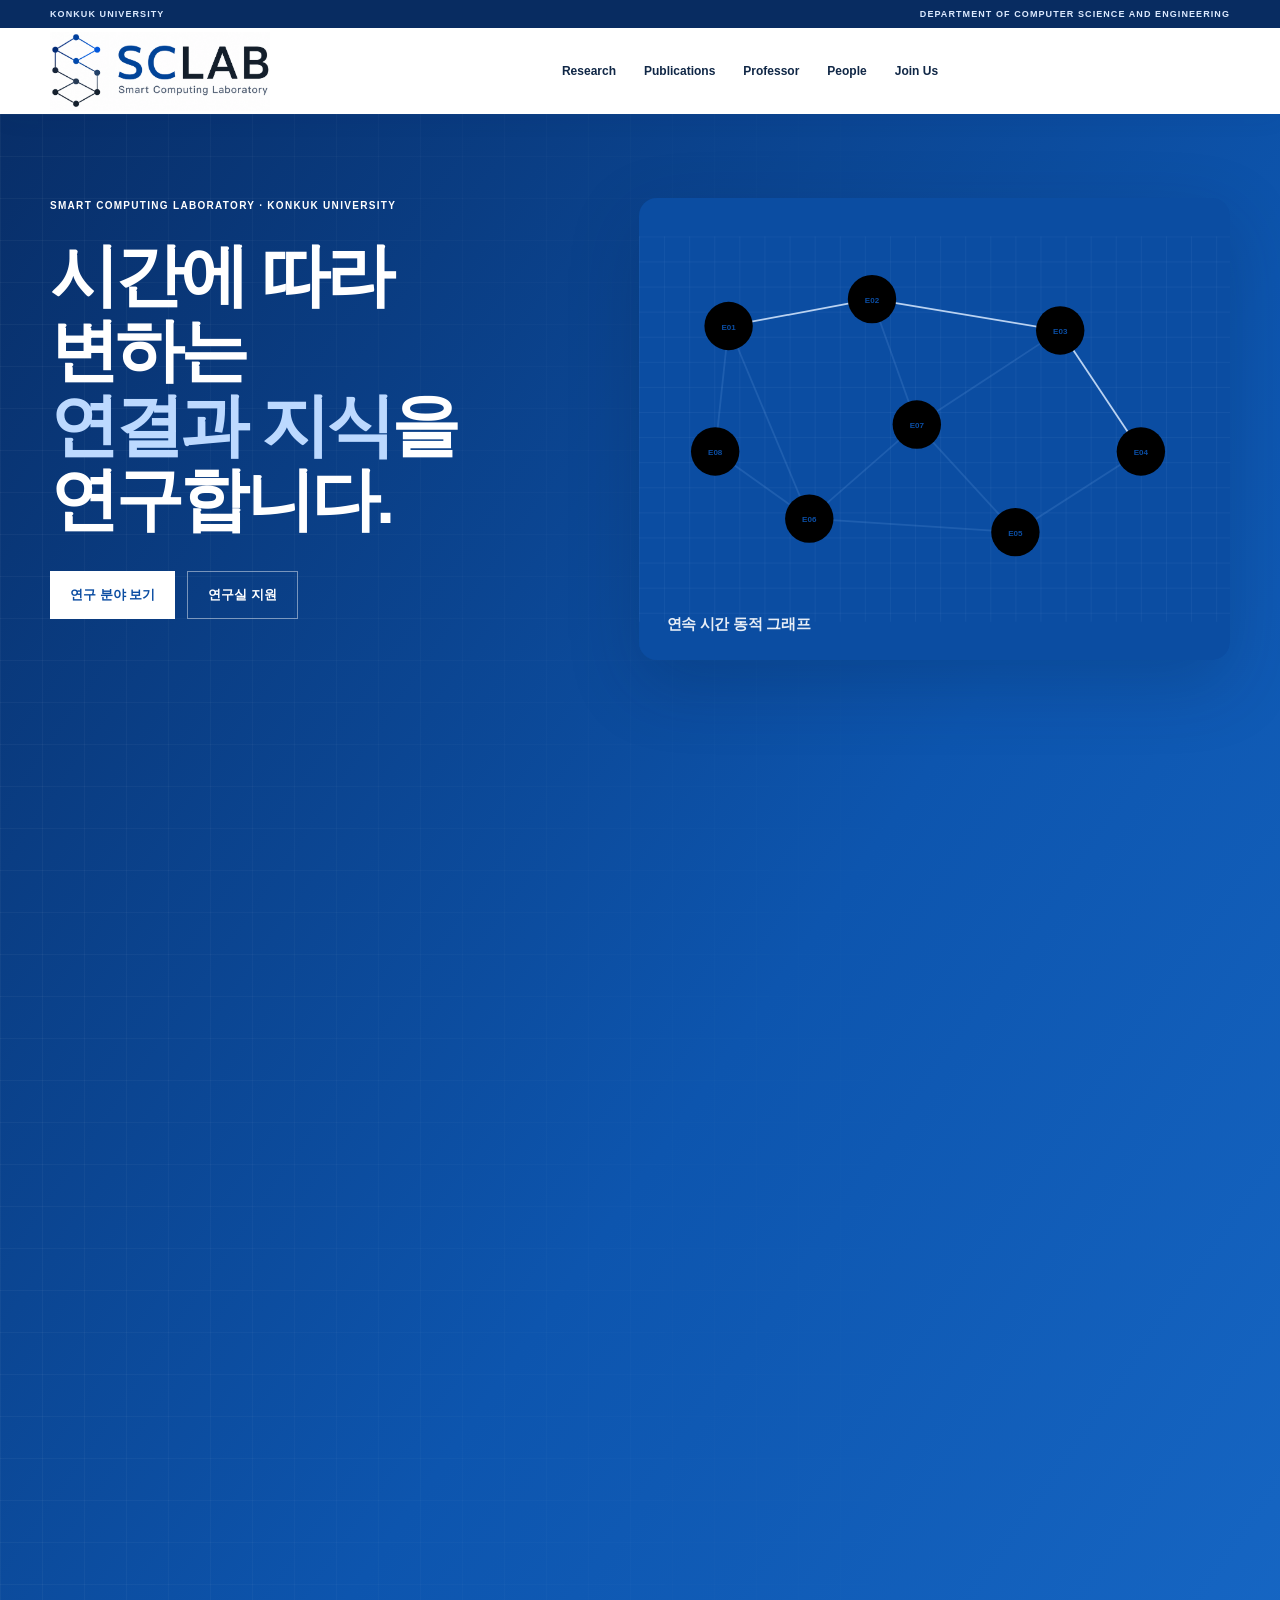
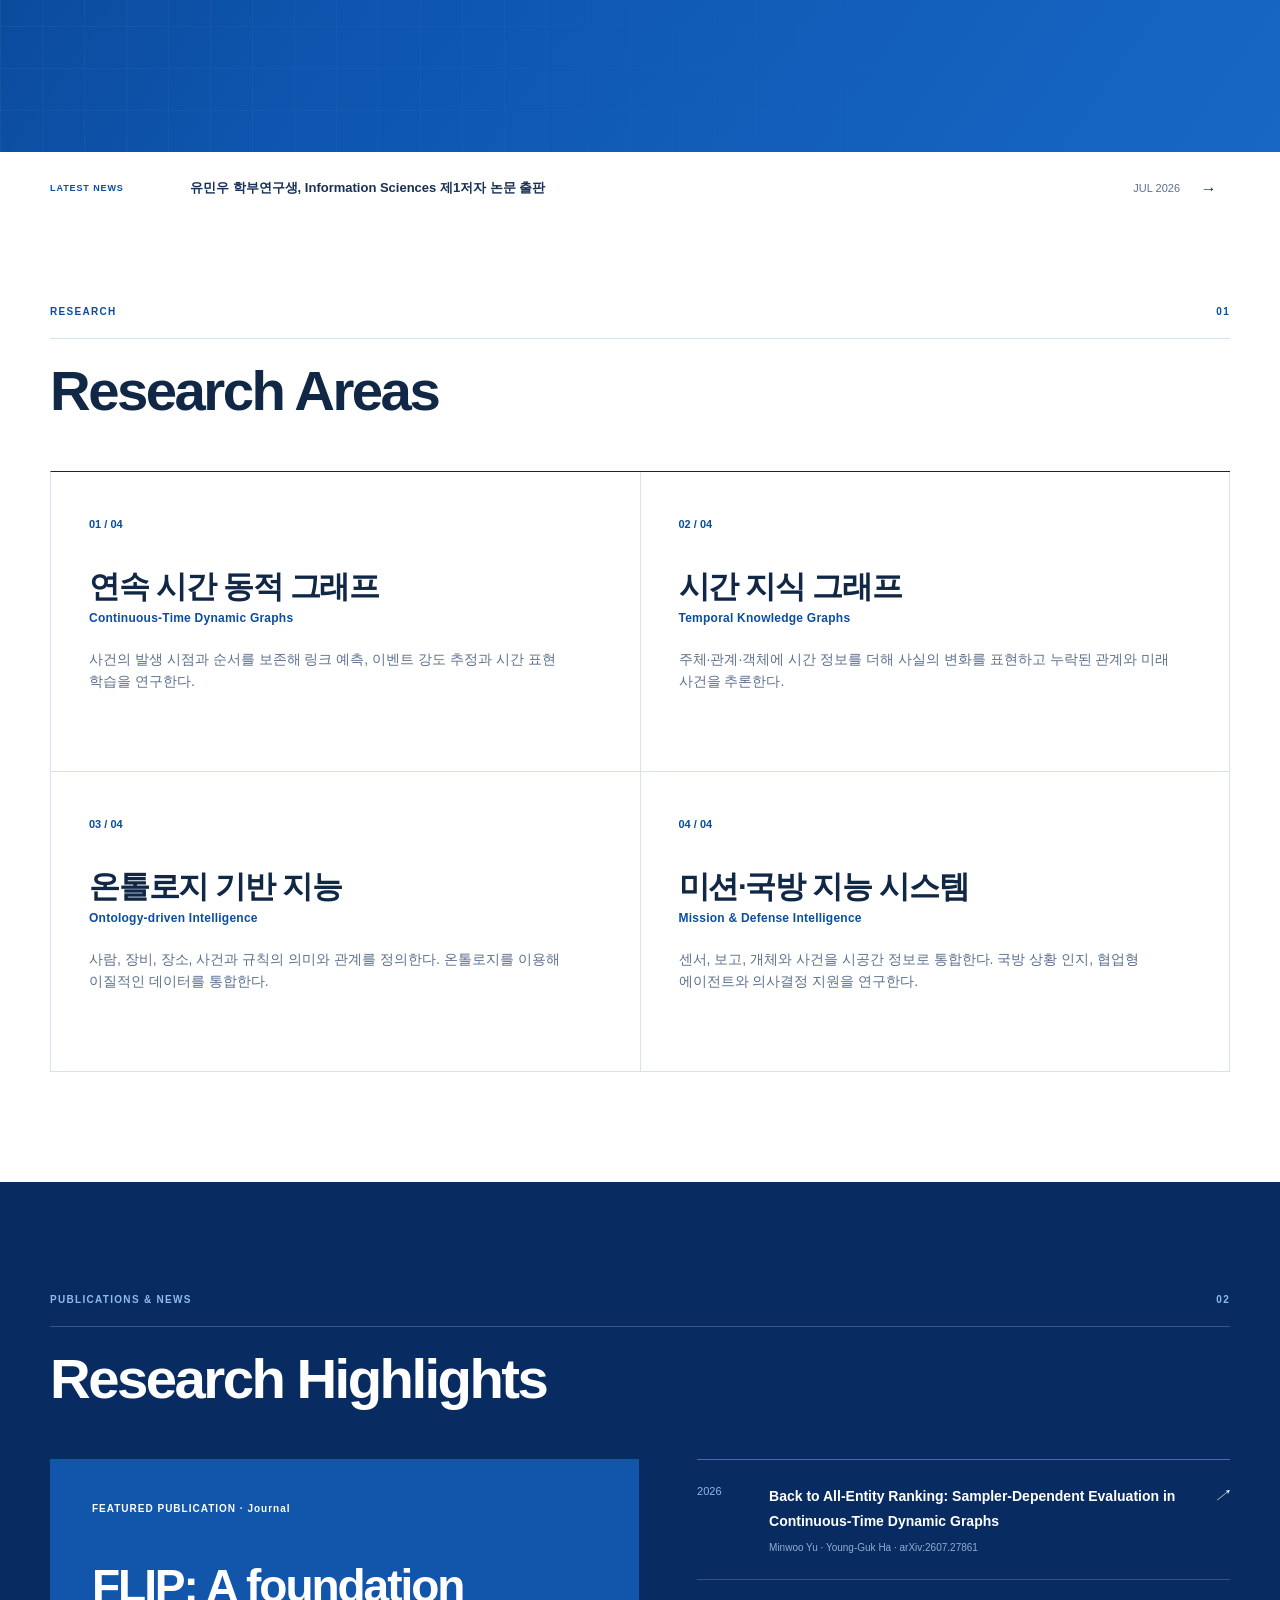
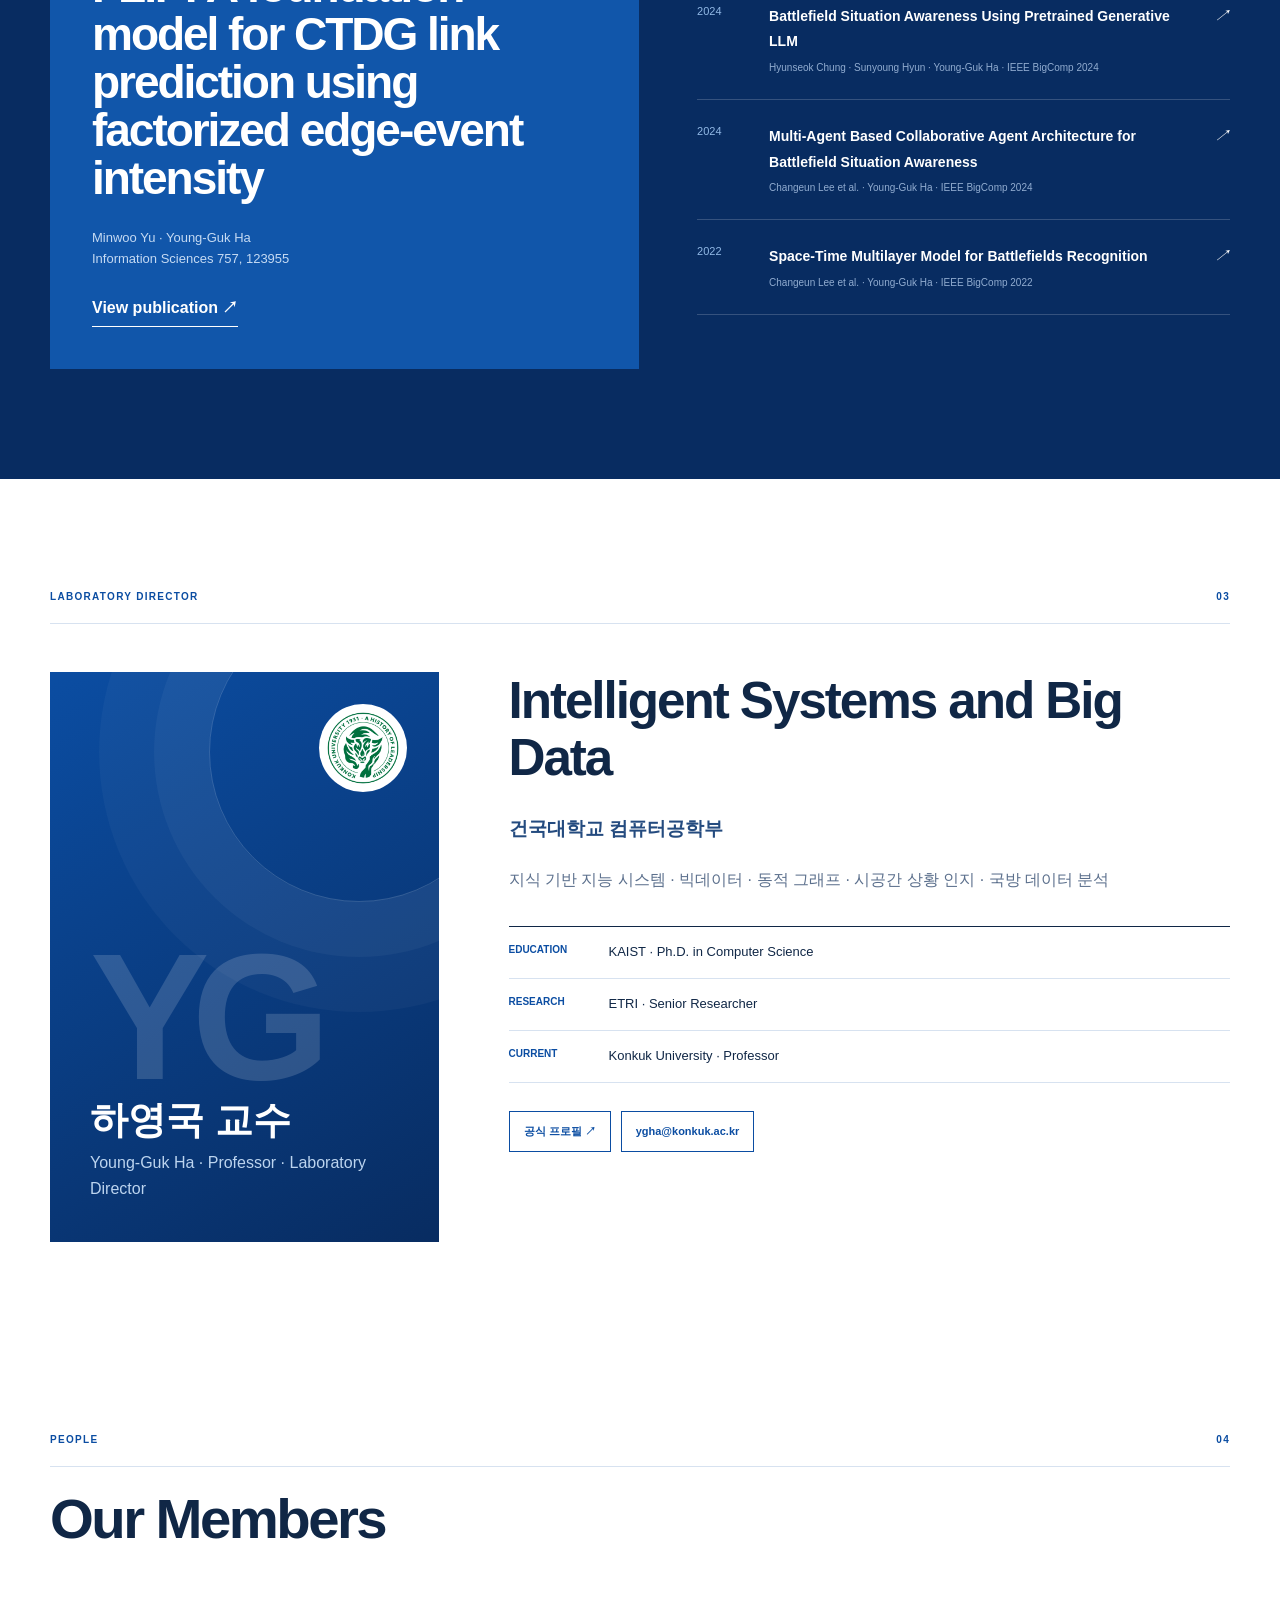
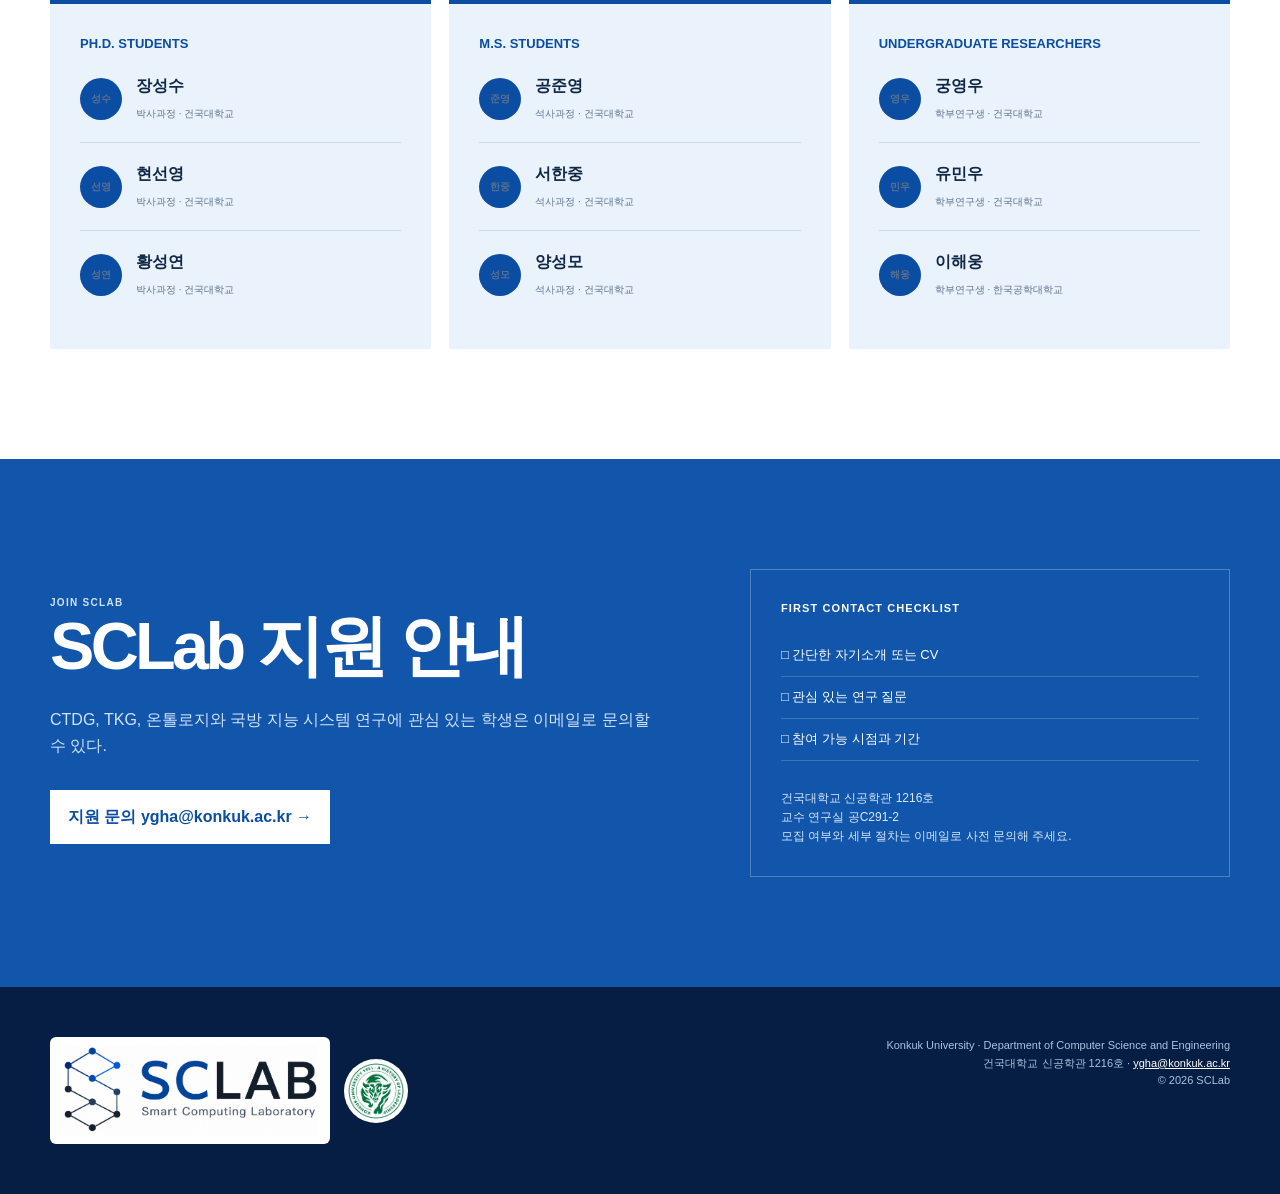
==== index.html @ 7a409949 "D" ====
<!doctype html>
<html lang="ko">
  <head>
    <meta charset="UTF-8" />
    <meta name="viewport" content="width=device-width, initial-scale=1.0" />
    <meta name="theme-color" content="#0b4da2" />
    <meta name="description" content="건국대학교 Smart Computing Laboratory 공식 홈페이지" />
    <title>SCLab | Konkuk University</title>
    <link rel="stylesheet" href="./shared/reset.css" />
    <link rel="stylesheet" href="./style.css" />
    <link rel="stylesheet" href="./compact.css" />
    <link rel="stylesheet" href="./sticky.css" />
  </head>
  <body>
    <a class="skip-link" href="#main">본문으로 이동</a>

    <header class="site-header">
      <div class="university-bar">
        <span>KONKUK UNIVERSITY</span>
        <span>DEPARTMENT OF COMPUTER SCIENCE AND ENGINEERING</span>
      </div>
      <div class="nav-shell">
        <a class="brand" href="#top" aria-label="SCLab 홈">
          <img src="./resource/sclab%20%EB%A1%9C%EA%B3%A0.png" alt="Smart Computing Laboratory" />
        </a>
        <nav class="main-nav" id="main-nav" aria-label="주요 메뉴">
          <a href="#research">Research</a><a href="#publications">Publications</a>
          <a href="#professor">Professor</a><a href="#people">People</a><a href="#join">Join Us</a>
        </nav>
        <div class="nav-actions">
          <button class="menu-button" type="button" aria-expanded="false" aria-controls="main-nav"><span class="sr-only">메뉴 열기</span><i></i><i></i><i></i></button>
        </div>
      </div>
    </header>

    <main id="main">
      <section class="hero" id="top">
        <div class="hero-grid" aria-hidden="true"></div>
        <div class="hero-shell">
          <div class="hero-copy">
            <p class="kicker">SMART COMPUTING LABORATORY · KONKUK UNIVERSITY</p>
            <h1>시간에 따라 변하는<br /><em>연결과 지식</em>을 연구합니다.</h1>
            <div class="hero-actions"><a class="button button-white" href="#research">연구 분야 보기</a><a class="button button-ghost" href="#join">연구실 지원</a></div>
          </div>

          <div class="lab-demo">
            <div class="demo-stage">
              <svg viewBox="0 0 660 430" role="img" aria-label="시간에 따라 관계가 변하는 연구 그래프">
                <defs><pattern id="blueGrid" width="28" height="28" patternUnits="userSpaceOnUse"><path d="M28 0H0V28" fill="none" stroke="#8db5e8" stroke-opacity=".16" /></pattern></defs>
                <rect width="660" height="430" fill="url(#blueGrid)" />
                <g class="demo-edges" data-demo-edges></g><g class="demo-nodes" data-demo-nodes></g>
              </svg>
              <div class="demo-readout" aria-live="polite"><strong data-demo-title>연속 시간 동적 그래프</strong></div>
            </div>
          </div>
        </div>
        <a class="latest-news" data-latest-news href="#publications"><span>LATEST NEWS</span><strong></strong><time></time><i>→</i></a>
      </section>

      <section class="research section-shell" id="research">
        <div class="section-heading"><div class="section-label"><span>RESEARCH</span><span>01</span></div><h2>Research Areas</h2></div>
        <div class="research-grid" data-research-grid></div>
      </section>

      <section class="publication-section" id="publications">
        <div class="section-shell"><div class="section-heading inverse"><div class="section-label"><span>PUBLICATIONS & NEWS</span><span>02</span></div><h2>Research Highlights</h2></div><div class="publication-layout"><div data-featured-paper></div><div class="publication-list" data-publication-list></div></div></div>
      </section>

      <section class="professor section-shell" id="professor">
        <div class="section-label"><span>LABORATORY DIRECTOR</span><span>03</span></div>
        <div class="professor-layout" data-professor></div>
      </section>

      <section class="people section-shell" id="people">
        <div class="section-heading"><div class="section-label"><span>PEOPLE</span><span>04</span></div><h2>Our Members</h2></div>
        <div class="people-groups" data-people></div>
      </section>

      <section class="join" id="join"><div class="section-shell join-layout" data-join></div></section>
    </main>

    <footer class="site-footer" data-footer></footer>
    <script src="./data/content.js"></script><script src="./shared/shared.js"></script><script src="./app.js"></script>
  </body>
</html>
---- style.css ----
:root{--blue:#0b4da2;--blue-dark:#082c61;--blue-light:#eaf2fc;--sky:#66a5ed;--ink:#102746;--muted:#5c708d;--line:#d7e2f0;--white:#fff;--shell:min(1180px,calc(100% - 48px));--sans:Arial,"Noto Sans KR",sans-serif}html{scroll-padding-top:120px}body{color:var(--ink);background:#fff;font-family:var(--sans);line-height:1.6}.site-header{position:sticky;z-index:100;top:0;background:rgba(255,255,255,.96);box-shadow:0 4px 24px rgba(8,44,97,.06);backdrop-filter:blur(16px)}.university-bar{display:flex;justify-content:space-between;padding:7px max(24px,calc((100% - 1180px)/2));color:#dceaff;background:var(--blue-dark);font-size:9px;font-weight:700;letter-spacing:.12em}.nav-shell{display:flex;width:var(--shell);height:86px;margin:auto;align-items:center;justify-content:space-between;gap:30px}.brand img{width:220px;mix-blend-mode:multiply}.main-nav{display:flex;align-items:center;gap:28px}.main-nav a{position:relative;font-size:12px;font-weight:700;text-decoration:none}.main-nav a:after{position:absolute;right:0;bottom:-9px;left:0;height:2px;background:var(--blue);content:"";transform:scaleX(0);transition:.2s}.main-nav a:hover:after,.main-nav a:focus-visible:after{transform:scaleX(1)}.nav-actions{display:flex;align-items:center;gap:12px}.all-designs{padding:9px 12px;border:1px solid var(--line);color:var(--blue);font-size:11px;font-weight:700;text-decoration:none}.menu-button{display:none;width:42px;height:42px;padding:10px;background:transparent;border:1px solid var(--line)}.menu-button i{display:block;height:2px;margin:4px 0;background:var(--blue)}.hero{position:relative;overflow:hidden;color:#fff;background:linear-gradient(125deg,#082e68 0%,#0d55ae 56%,#1768c6 100%)}.hero-grid{position:absolute;inset:0;background-image:linear-gradient(rgba(255,255,255,.04) 1px,transparent 1px),linear-gradient(90deg,rgba(255,255,255,.04) 1px,transparent 1px);background-size:42px 42px;mask-image:linear-gradient(to right,#000,transparent 80%)}.hero-shell{position:relative;display:grid;width:var(--shell);min-height:720px;margin:auto;padding:84px 0 118px;grid-template-columns:.94fr 1.06fr;align-items:center;gap:64px}.kicker,.section-label,.demo-head span,.demo-controls span{font-size:10px;font-weight:800;letter-spacing:.13em}.hero h1{margin-top:24px;font-size:clamp(48px,5.4vw,78px);font-weight:750;line-height:1.08;letter-spacing:-.055em;word-break:keep-all}.hero h1 em{color:#bcd9ff;font-style:normal}.hero-description{max-width:610px;margin-top:28px;color:#d6e7fb;font-size:16px;word-break:keep-all}.hero-actions{display:flex;margin-top:34px;gap:12px}.button{display:inline-flex;min-height:48px;padding:0 20px;align-items:center;justify-content:center;font-size:13px;font-weight:750;text-decoration:none}.button-white{color:var(--blue);background:#fff}.button-ghost{border:1px solid rgba(255,255,255,.45);color:#fff}.hero-facts{display:flex;margin-top:52px;gap:30px}.hero-facts div{padding-right:30px;border-right:1px solid rgba(255,255,255,.22)}.hero-facts div:last-child{border:0}.hero-facts dt{color:#acc9eb;font-size:9px;font-weight:700;letter-spacing:.1em;text-transform:uppercase}.hero-facts dd{margin-top:3px;font-size:25px;font-weight:700}.lab-demo{overflow:hidden;border:1px solid rgba(255,255,255,.22);background:rgba(5,31,70,.53);box-shadow:0 30px 90px rgba(0,18,48,.25)}.demo-head{display:flex;min-height:68px;padding:0 20px;align-items:center;justify-content:space-between;border-bottom:1px solid rgba(255,255,255,.16)}.demo-head div{display:grid}.demo-head strong{font-size:16px}.demo-head span{color:#9dc2ef}.live-dot:before{display:inline-block;width:6px;height:6px;margin-right:7px;border-radius:50%;background:#9cc8ff;box-shadow:0 0 12px #9cc8ff;content:""}.demo-stage{position:relative;aspect-ratio:1.5}.demo-stage svg{width:100%;height:100%}.demo-edge{stroke:#83b6f3;stroke-width:2;opacity:.16;transition:.35s}.demo-edge.active{opacity:.85;stroke:#d9eaff}.demo-node circle:first-child{fill:#0b4da2;stroke:#aad0ff;stroke-width:2}.demo-node circle:last-child{fill:none;stroke:#79aeea;opacity:.3}.demo-node text{fill:#fff;font-size:10px;font-weight:700;text-anchor:middle}.demo-readout{position:absolute;right:14px;bottom:14px;left:14px;padding:16px 18px;background:rgba(5,29,67,.88);border-left:3px solid #83b9ff}.demo-readout span{color:#8ebbf0;font:700 9px/1 monospace}.demo-readout strong{display:block;margin-top:7px;font-size:18px}.demo-readout p{margin-top:5px;color:#c9dcf4;font-size:11px}.demo-controls{display:grid;padding:16px 18px;grid-template-columns:1fr 150px;gap:18px;border-top:1px solid rgba(255,255,255,.16)}.demo-tabs{display:flex;gap:7px}.demo-tabs button{width:34px;height:30px;color:#aec9e8;background:transparent;border:1px solid rgba(255,255,255,.25);font-size:10px;font-weight:700}.demo-tabs button[aria-pressed=true]{color:var(--blue);background:#fff}.demo-controls label{display:grid;grid-template-columns:auto 1fr;align-items:center;gap:10px}.demo-controls input{width:100%;accent-color:#fff}.latest-news{position:absolute;right:0;bottom:0;left:0;display:grid;min-height:72px;padding:0 max(24px,calc((100% - 1180px)/2));grid-template-columns:120px 1fr auto 30px;align-items:center;gap:20px;color:#173055;background:#fff;text-decoration:none}.latest-news span{color:var(--blue);font-size:9px;font-weight:800;letter-spacing:.1em}.latest-news strong{overflow:hidden;font-size:13px;text-overflow:ellipsis;white-space:nowrap}.latest-news time{color:var(--muted);font-size:11px}.section-shell{width:var(--shell);margin:auto;padding:110px 0}.section-label{display:flex;justify-content:space-between;padding-bottom:18px;border-bottom:1px solid var(--line);color:var(--blue)}.about-layout{display:grid;margin-top:55px;grid-template-columns:1.05fr .95fr;gap:100px}.about-layout h2,.section-heading h2{font-size:clamp(40px,4.4vw,64px);line-height:1.13;letter-spacing:-.045em;word-break:keep-all}.about-layout h2 em{color:var(--blue);font-style:normal}.about-layout>div>p{color:var(--muted);font-size:17px;word-break:keep-all}.process{margin-top:38px;border-top:1px solid var(--ink)}.process li{display:grid;padding:18px 0;grid-template-columns:100px 1fr;border-bottom:1px solid var(--line)}.process b{color:var(--blue)}.section-heading{display:grid;grid-template-columns:1fr auto;align-items:end;gap:20px}.section-heading .section-label{grid-column:1/-1}.section-heading>p{max-width:430px;color:var(--muted);font-size:14px;word-break:keep-all}.research{padding-top:80px}.research-grid{display:grid;margin-top:48px;grid-template-columns:repeat(2,1fr);border-top:1px solid var(--ink);border-left:1px solid var(--line)}.research-card{position:relative;min-height:380px;padding:38px;border-right:1px solid var(--line);border-bottom:1px solid var(--line);background:#fff;transition:.25s}.research-card:hover{z-index:2;background:var(--blue-light);box-shadow:0 20px 60px rgba(10,59,124,.1);transform:translateY(-4px)}.research-card .number{color:var(--blue);font-size:11px;font-weight:800}.research-card h3{margin-top:52px;font-size:31px;line-height:1.12;letter-spacing:-.04em}.research-card h3 span{display:block;margin-top:8px;color:var(--blue);font-size:12px;letter-spacing:.02em}.research-card>p{margin-top:22px;color:var(--muted);font-size:14px;word-break:keep-all}.tag-list{display:flex;margin-top:30px;flex-wrap:wrap;gap:7px}.tag-list li{padding:5px 9px;border:1px solid #bfd1e7;color:#47617f;font-size:9px;font-weight:700}.publication-section{color:#fff;background:var(--blue-dark)}.section-heading.inverse .section-label{color:#8fbaed;border-color:rgba(255,255,255,.2)}.publication-layout{display:grid;margin-top:48px;grid-template-columns:1.05fr .95fr;gap:58px}.featured-paper{display:flex;min-height:510px;padding:42px;flex-direction:column;background:#1156aa}.featured-paper .paper-type{font-size:10px;font-weight:700;letter-spacing:.1em}.featured-paper h3{margin:auto 0 26px;font-size:clamp(35px,3.6vw,54px);line-height:1.04;letter-spacing:-.045em}.featured-paper p{color:#c5daf3;font-size:13px}.featured-paper a{display:inline-flex;width:fit-content;margin-top:25px;padding-bottom:5px;border-bottom:1px solid #fff;font-weight:700;text-decoration:none}.publication-list{border-top:1px solid rgba(255,255,255,.3)}.pub-row{display:grid;padding:23px 0;grid-template-columns:54px 1fr auto;gap:18px;border-bottom:1px solid rgba(255,255,255,.18);text-decoration:none}.pub-row time{color:#91b8e5;font-size:11px}.pub-row strong{font-size:14px;line-height:1.35}.pub-row p{margin-top:6px;color:#91acd0;font-size:10px}.professor-layout{display:grid;margin-top:48px;grid-template-columns:.7fr 1.3fr;gap:70px}.professor-visual{position:relative;display:flex;min-height:570px;padding:40px;flex-direction:column;justify-content:flex-end;color:#fff;background:linear-gradient(150deg,#0b4da2,#082c61);overflow:hidden}.professor-visual:before{position:absolute;top:-70px;right:-70px;width:300px;height:300px;border:1px solid rgba(255,255,255,.17);border-radius:50%;box-shadow:0 0 0 55px rgba(255,255,255,.04),0 0 0 110px rgba(255,255,255,.03);content:""}.professor-visual img{position:absolute;top:32px;right:32px;width:88px;height:88px;padding:8px;border-radius:50%;background:#fff;object-fit:contain}.professor-visual .initial{font-size:clamp(100px,14vw,185px);font-weight:800;line-height:.8;letter-spacing:-.1em;opacity:.15}.professor-visual h3{position:relative;font-size:38px}.professor-visual p{position:relative;color:#bcd4ef}.professor-copy h2{font-size:clamp(37px,4vw,58px);line-height:1.12;letter-spacing:-.04em}.professor-copy .lead{margin-top:28px;color:#244b7f;font-size:19px;font-weight:650;word-break:keep-all}.professor-copy .body{margin-top:22px;color:var(--muted);word-break:keep-all}.career{margin-top:34px;border-top:1px solid var(--ink)}.career div{display:grid;padding:15px 0;grid-template-columns:100px 1fr;border-bottom:1px solid var(--line)}.career dt{color:var(--blue);font-size:10px;font-weight:800;text-transform:uppercase}.career dd{font-size:13px}.professor-links{display:flex;margin-top:28px;gap:10px}.professor-links a{padding:11px 14px;border:1px solid var(--blue);color:var(--blue);font-size:11px;font-weight:700;text-decoration:none}.people{padding-top:80px}.people-groups{display:grid;margin-top:50px;grid-template-columns:repeat(3,1fr);gap:18px}.people-group{padding:30px;border-top:4px solid var(--blue);background:var(--blue-light)}.people-group h3{color:var(--blue);font-size:13px;text-transform:uppercase}.person{display:flex;padding:18px 0;align-items:center;gap:14px;border-bottom:1px solid #cedced}.person:last-child{border:0}.person-mark{display:grid;width:42px;height:42px;place-items:center;border-radius:50%;color:#fff;background:var(--blue);font-size:11px;font-weight:800}.person strong{display:block;font-size:16px}.person span{color:var(--muted);font-size:10px}.join{color:#fff;background:#1156aa}.join-layout{display:grid;grid-template-columns:1fr .8fr;gap:100px}.join h2{font-size:clamp(42px,5.2vw,75px);line-height:1.06;letter-spacing:-.055em;word-break:keep-all}.join-copy>p{max-width:650px;margin-top:26px;color:#d1e3f8;word-break:keep-all}.join-email{display:inline-flex;margin-top:32px;padding:14px 18px;color:var(--blue);background:#fff;font-weight:800;text-decoration:none}.join-detail{padding:30px;border:1px solid rgba(255,255,255,.25)}.join-detail h3{font-size:11px;letter-spacing:.1em}.join-detail ul{margin-top:18px}.join-detail li{padding:10px 0;border-bottom:1px solid rgba(255,255,255,.18);font-size:13px}.join-detail address{margin-top:28px;color:#d7e7fa;font-size:12px;font-style:normal}.site-footer{padding:50px 0;color:#fff;background:#061e43}.footer-shell{display:grid;width:var(--shell);margin:auto;grid-template-columns:1fr auto;gap:40px}.footer-logos{display:flex;align-items:center;gap:14px}.footer-logos img:first-child{width:280px;padding:8px 12px;border-radius:6px;background:#fff}.footer-logos img:nth-child(2){width:64px;height:64px;padding:4px;border-radius:50%;background:#fff;object-fit:contain}.footer-info{text-align:right;color:#abc4e2;font-size:11px}.footer-info a{color:#fff}@media(max-width:980px){.main-nav{position:fixed;top:117px;right:0;left:0;display:none;padding:28px;flex-direction:column;background:#fff;border-bottom:1px solid var(--line)}.main-nav.is-open{display:flex}.menu-button{display:block}.all-designs{display:none}.hero-shell{grid-template-columns:1fr;padding-top:65px}.lab-demo{max-width:720px}.about-layout,.publication-layout,.professor-layout,.join-layout{grid-template-columns:1fr;gap:45px}.people-groups{grid-template-columns:1fr}.footer-shell{grid-template-columns:1fr}.footer-info{text-align:left}}@media(max-width:620px){:root{--shell:calc(100% - 32px)}.university-bar span:last-child{display:none}.nav-shell{height:74px}.brand img{width:170px}.main-nav{top:105px}.hero-shell{min-height:auto;padding:55px 0 120px}.hero h1{font-size:45px}.hero-facts{gap:14px}.hero-facts div{padding-right:14px}.hero-facts dd{font-size:19px}.demo-controls{grid-template-columns:1fr}.latest-news{grid-template-columns:80px 1fr 20px}.latest-news time{display:none}.section-shell{padding:75px 0}.about-layout{gap:36px}.research-grid{grid-template-columns:1fr}.research-card{min-height:330px;padding:28px}.publication-layout{gap:28px}.featured-paper{min-height:440px;padding:28px}.people-groups{gap:12px}.footer-logos img:first-child{width:210px}.footer-logos img:nth-child(2){width:52px;height:52px}}
---- compact.css ----
.research-card {
  min-height: 300px;
}

.research-card h3 {
  margin-top: 34px;
}

.lab-demo {
  overflow: hidden;
  border: 0;
  border-radius: 18px;
  background: transparent;
  box-shadow: 0 24px 70px rgba(5, 30, 69, 0.22);
}

.demo-stage {
  aspect-ratio: 1.28;
  background: #0b4da2;
}

.demo-readout {
  right: auto;
  bottom: 24px;
  left: 28px;
  padding: 0;
  border: 0;
  background: transparent;
}

.demo-readout strong {
  margin: 0;
  color: rgba(255, 255, 255, 0.9);
  font-size: 15px;
  font-weight: 650;
  letter-spacing: -0.02em;
}

.demo-node circle:first-child {
  fill: #f7fbff;
  stroke: rgba(255, 255, 255, 0.72);
}

.demo-node circle:last-child {
  stroke: rgba(187, 216, 251, 0.46);
}

.demo-node text {
  fill: #0b4da2;
  font-size: 9px;
}

@media (max-width: 620px) {
  .research-card {
    min-height: 270px;
  }
}
---- sticky.css ----
/* The hero becomes a pinned research story instead of scrolling out of view. */
.hero {
  overflow: visible;
}

.hero-shell {
  min-height: 190svh;
  align-items: start;
}

.hero-copy,
.lab-demo {
  position: sticky;
  top: 145px;
  align-self: start;
}

.latest-news {
  position: absolute;
}

@media (max-width: 980px) {
  .hero-shell {
    min-height: 220svh;
  }

  .hero-copy {
    position: relative;
    top: auto;
  }

  .lab-demo {
    top: 128px;
  }
}

@media (max-width: 620px) {
  .hero-shell {
    min-height: 235svh;
  }

  .lab-demo {
    top: 112px;
  }
}
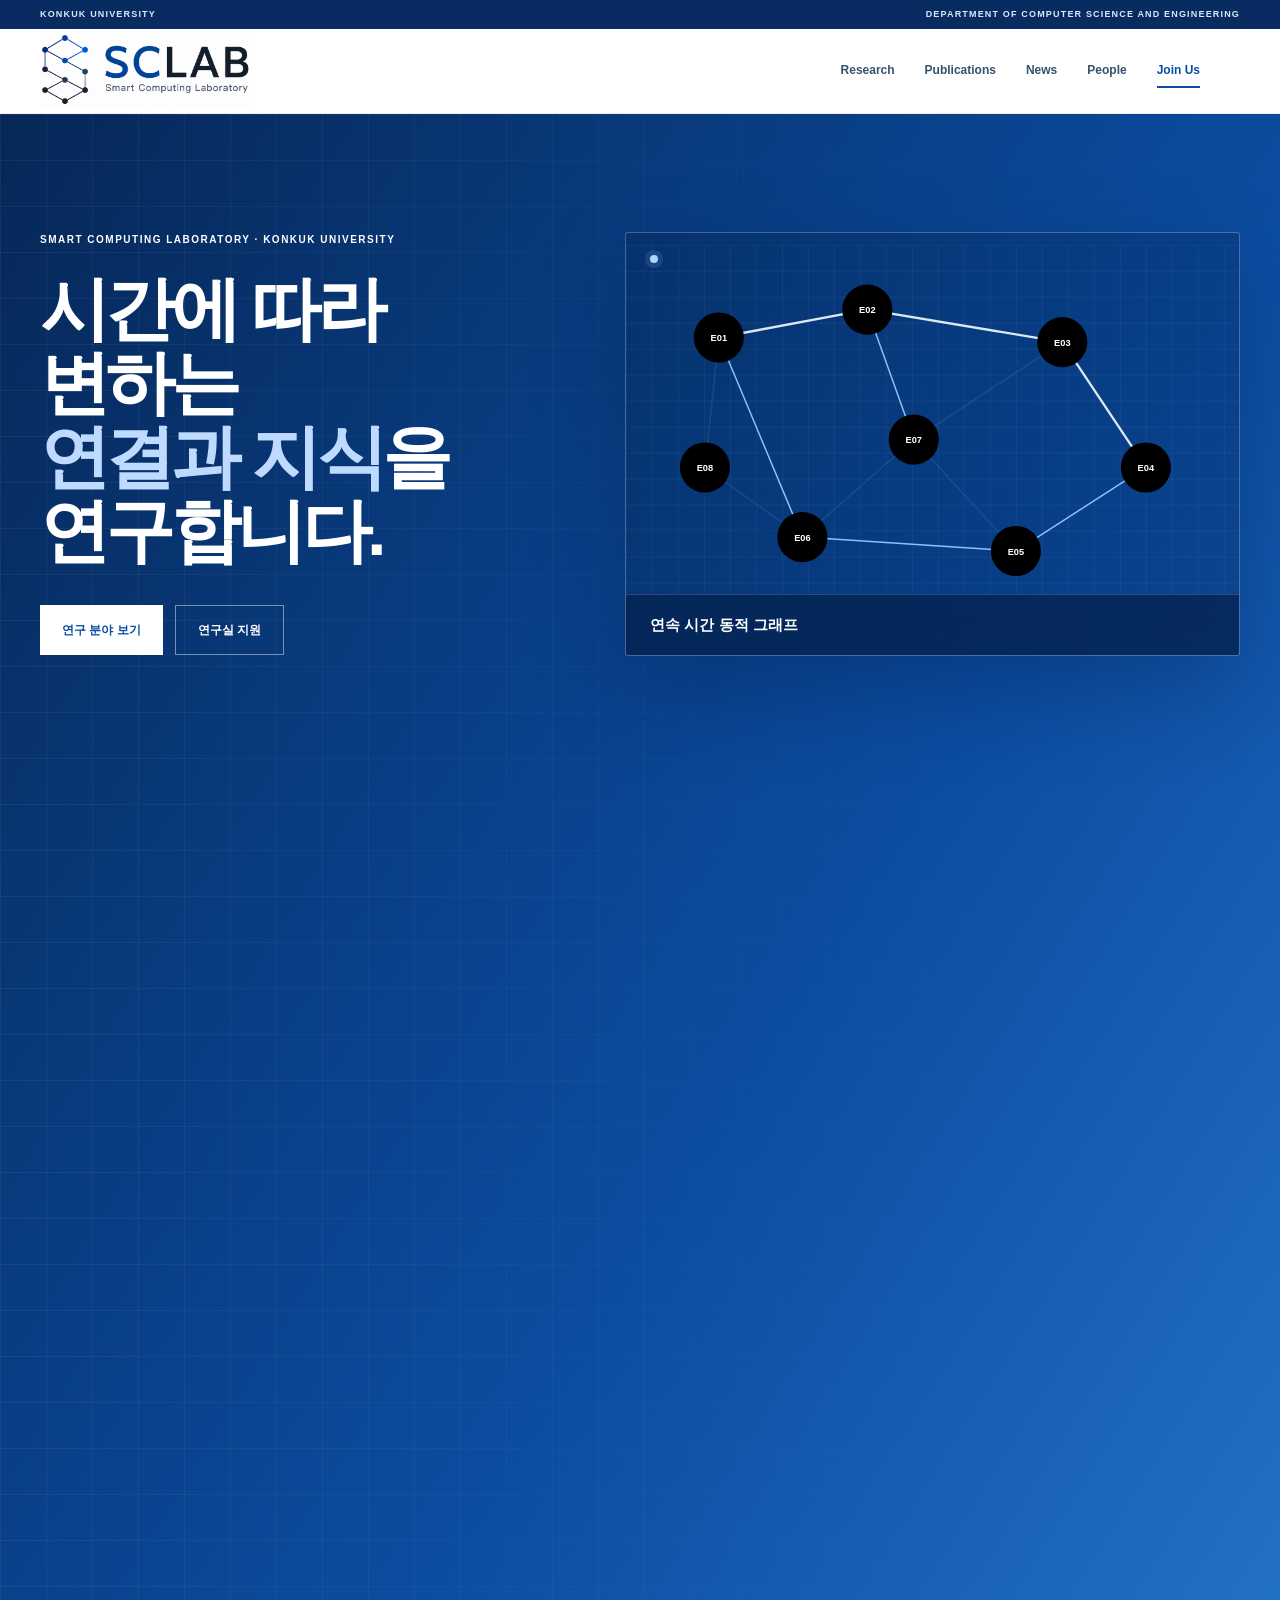
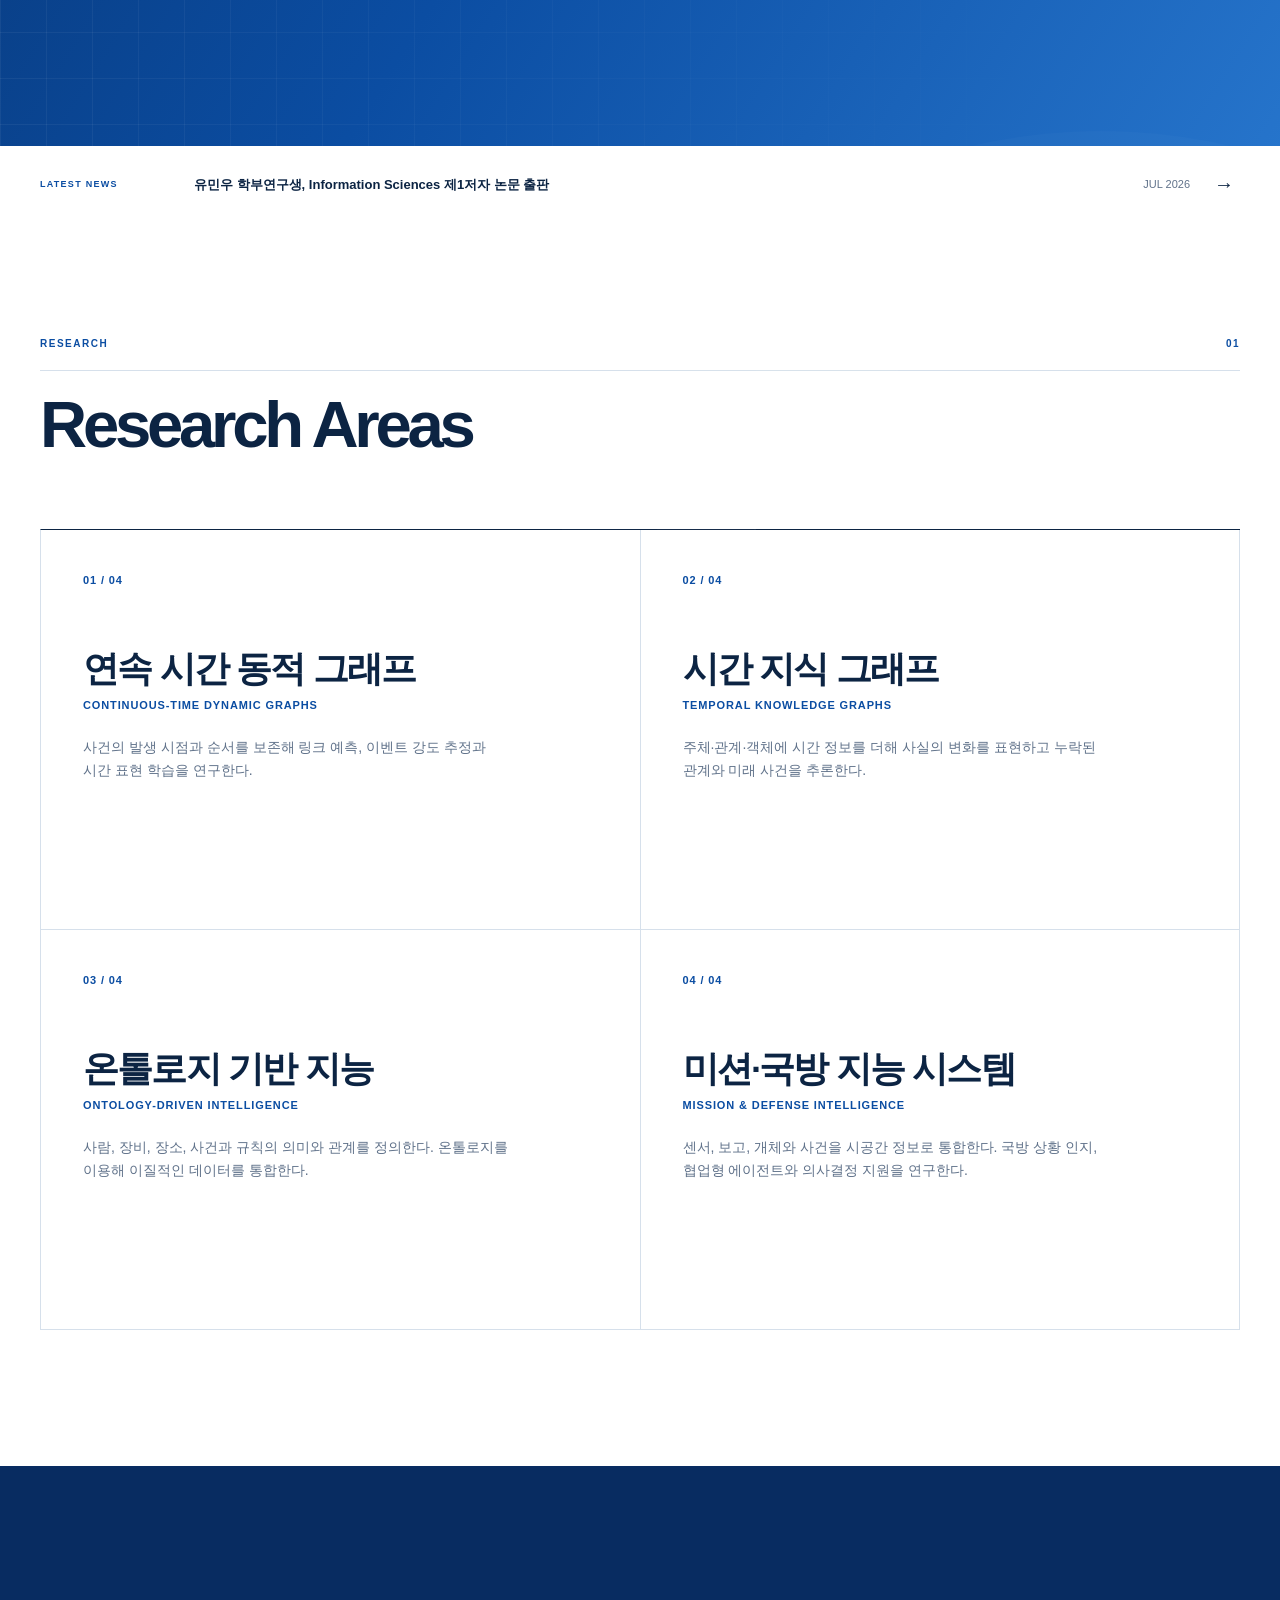
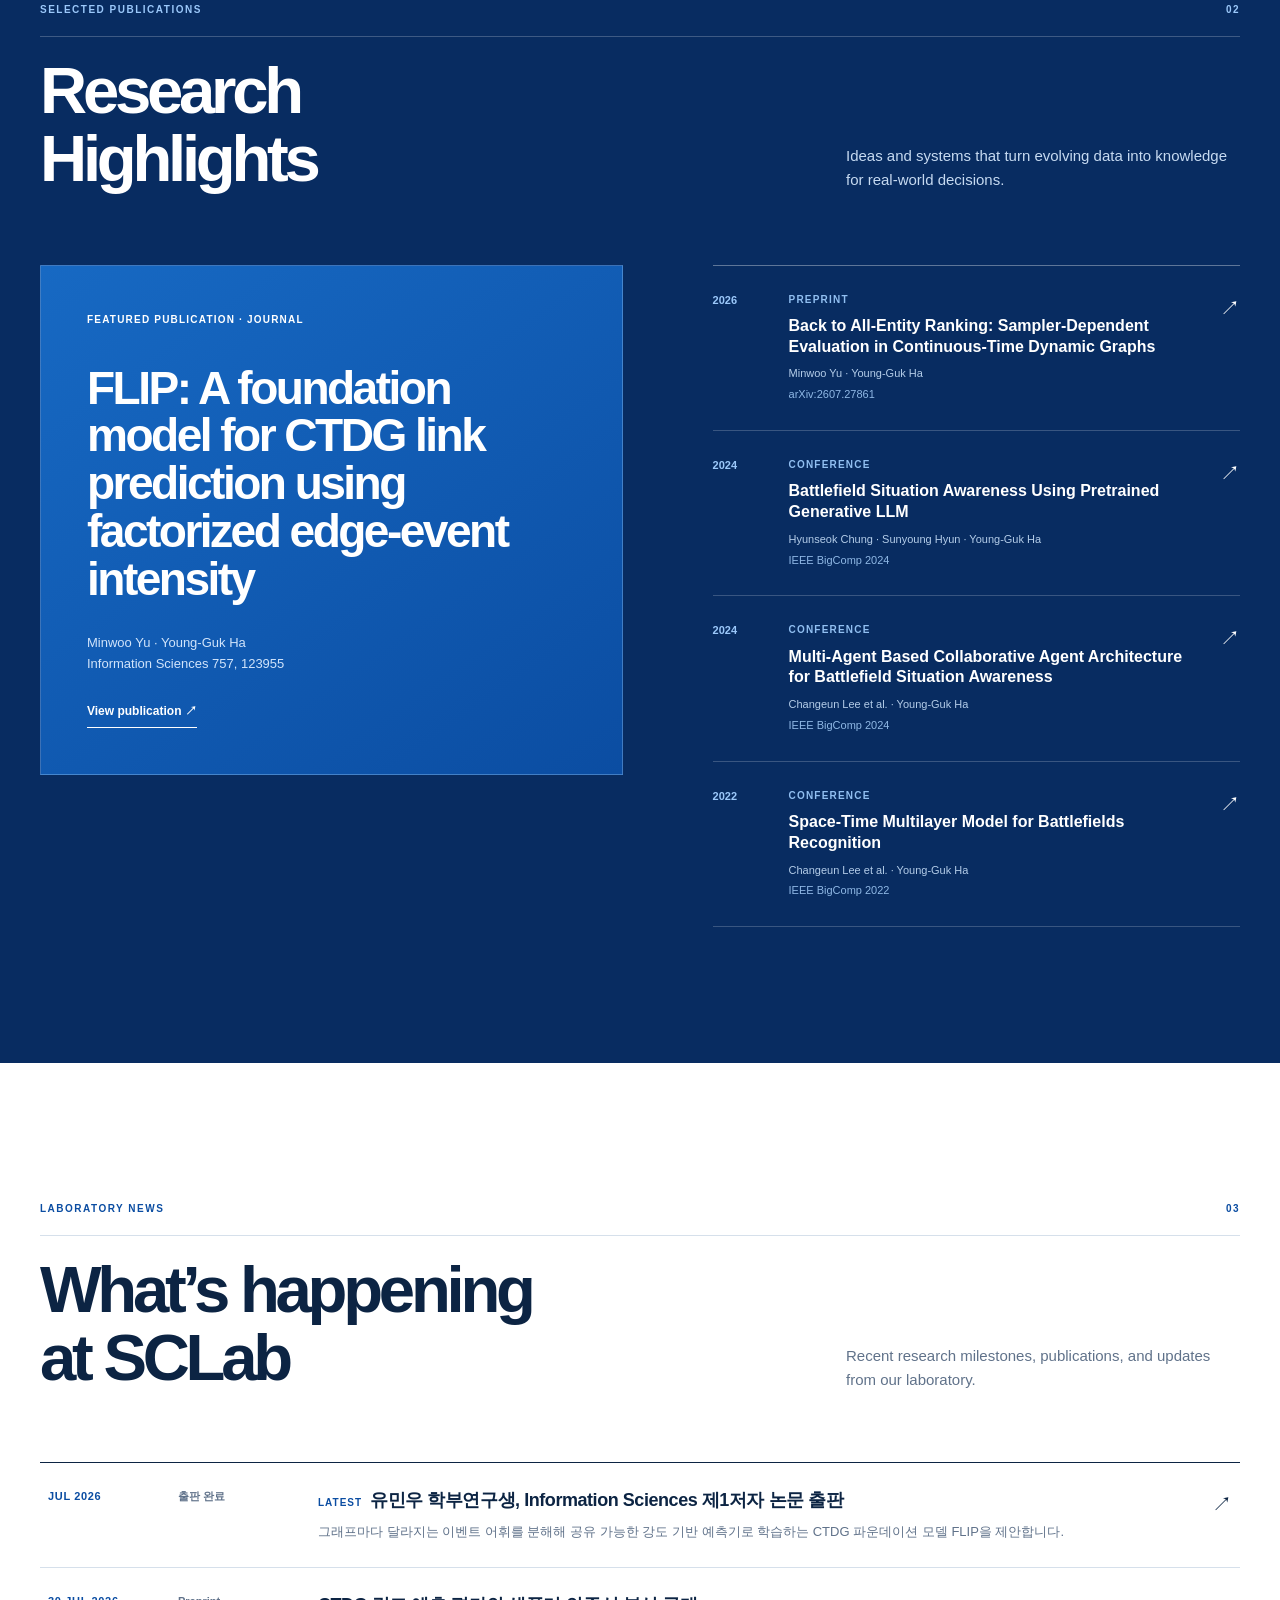
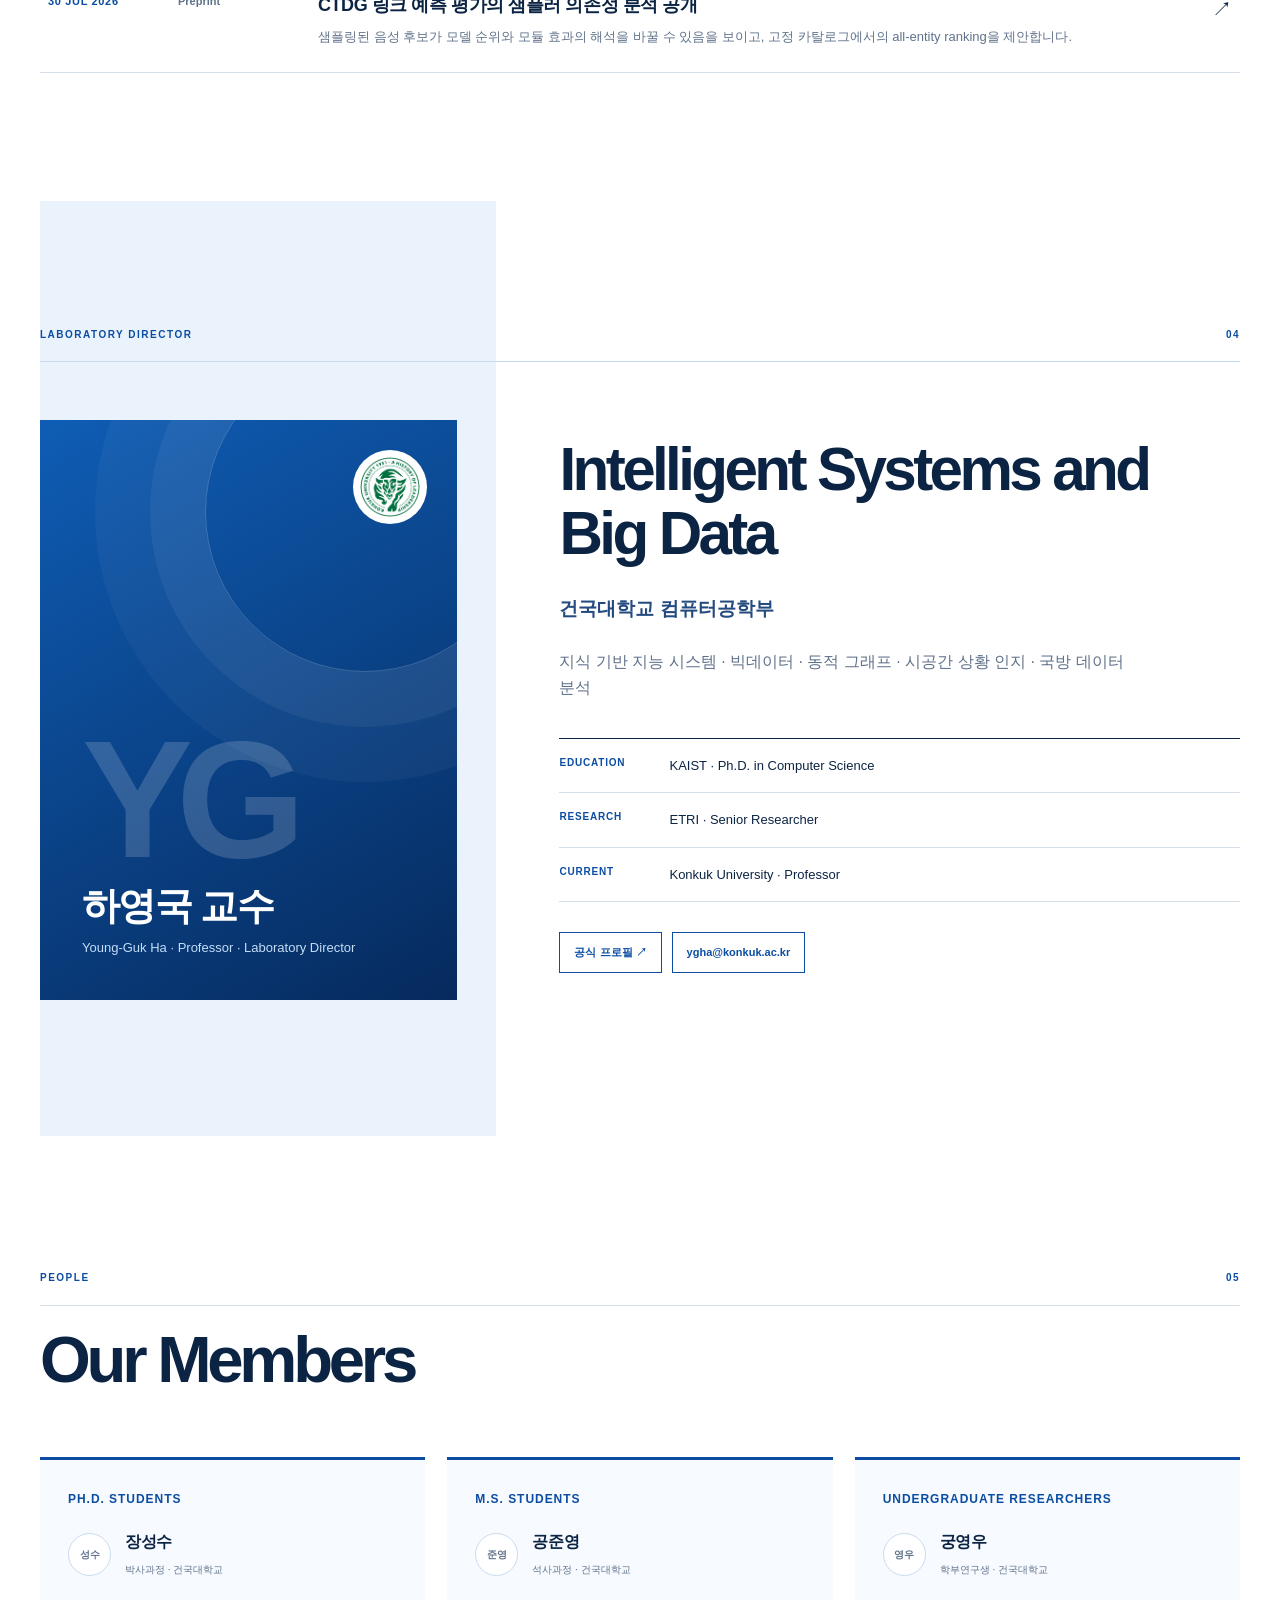
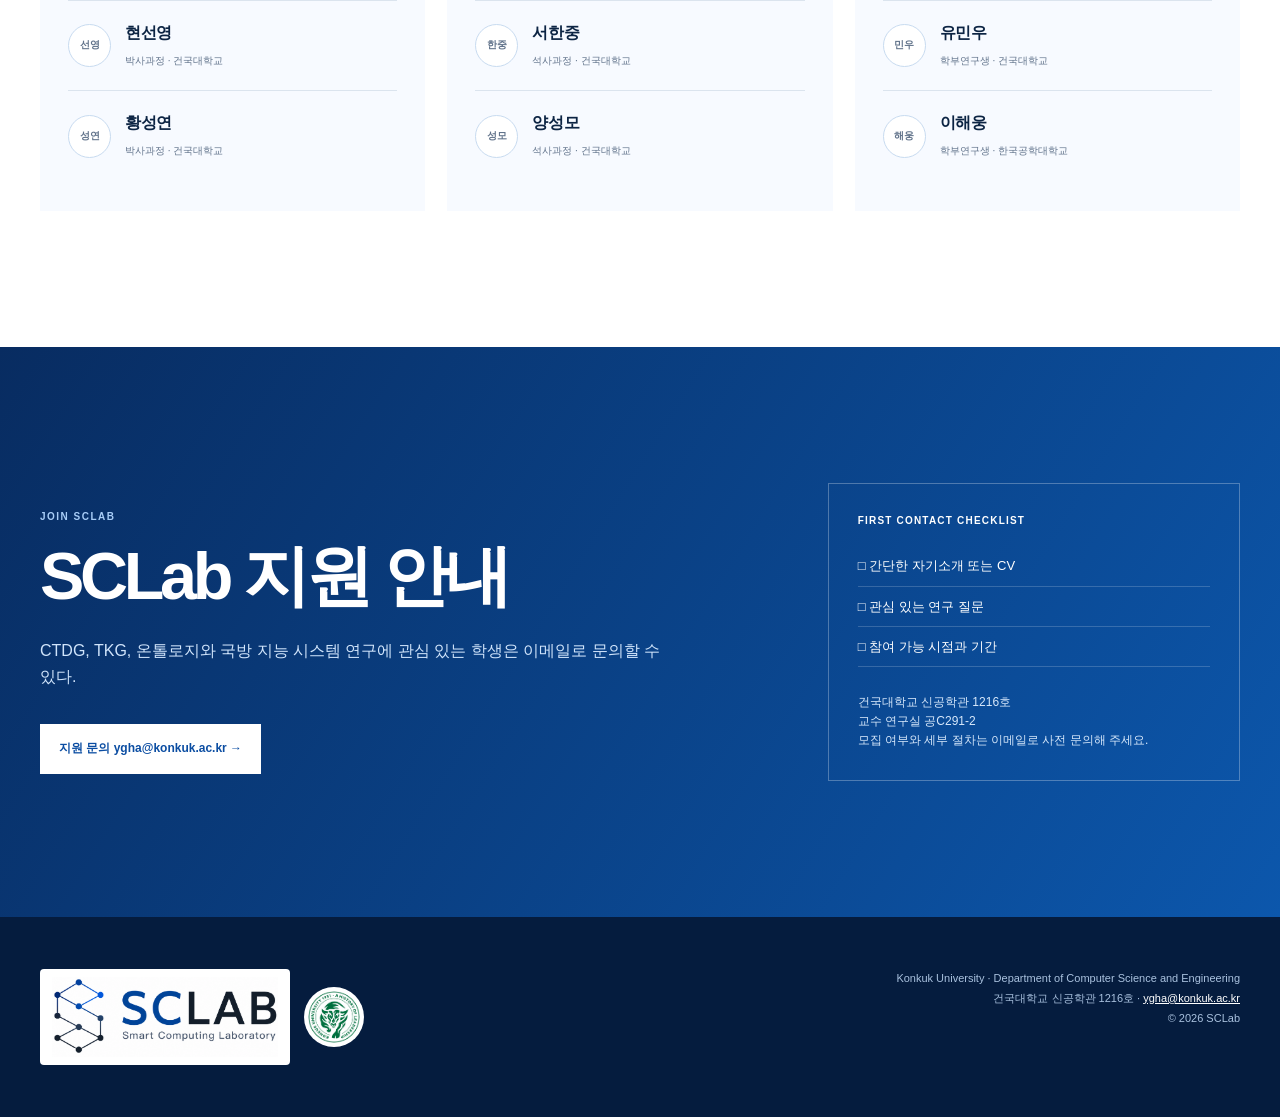
==== commit 0812ed9c: "U" ====
--- a/index.html
+++ b/index.html
@@ -25,7 +25,7 @@
         </a>
         <nav class="main-nav" id="main-nav" aria-label="주요 메뉴">
           <a href="#research">Research</a><a href="#publications">Publications</a>
-          <a href="#professor">Professor</a><a href="#people">People</a><a href="#join">Join Us</a>
+          <a href="#news">News</a><a href="#people">People</a><a href="#join">Join Us</a>
         </nav>
         <div class="nav-actions">
           <button class="menu-button" type="button" aria-expanded="false" aria-controls="main-nav"><span class="sr-only">메뉴 열기</span><i></i><i></i><i></i></button>
@@ -63,16 +63,21 @@
       </section>
 
       <section class="publication-section" id="publications">
-        <div class="section-shell"><div class="section-heading inverse"><div class="section-label"><span>PUBLICATIONS & NEWS</span><span>02</span></div><h2>Research Highlights</h2></div><div class="publication-layout"><div data-featured-paper></div><div class="publication-list" data-publication-list></div></div></div>
+        <div class="section-shell"><div class="section-heading inverse"><div class="section-label"><span>SELECTED PUBLICATIONS</span><span>02</span></div><h2>Research<br />Highlights</h2><p>Ideas and systems that turn evolving data into knowledge for real-world decisions.</p></div><div class="publication-layout"><div data-featured-paper></div><div class="publication-list" data-publication-list></div></div></div>
+      </section>
+
+      <section class="news section-shell" id="news">
+        <div class="section-heading"><div class="section-label"><span>LABORATORY NEWS</span><span>03</span></div><h2>What’s happening<br />at SCLab</h2><p>Recent research milestones, publications, and updates from our laboratory.</p></div>
+        <div class="news-list" data-news-list></div>
       </section>
 
       <section class="professor section-shell" id="professor">
-        <div class="section-label"><span>LABORATORY DIRECTOR</span><span>03</span></div>
+        <div class="section-label"><span>LABORATORY DIRECTOR</span><span>04</span></div>
         <div class="professor-layout" data-professor></div>
       </section>
 
       <section class="people section-shell" id="people">
-        <div class="section-heading"><div class="section-label"><span>PEOPLE</span><span>04</span></div><h2>Our Members</h2></div>
+        <div class="section-heading"><div class="section-label"><span>PEOPLE</span><span>05</span></div><h2>Our Members</h2></div>
         <div class="people-groups" data-people></div>
       </section>
 
--- a/style.css
+++ b/style.css
@@ -1 +1 @@
-:root{--blue:#0b4da2;--blue-dark:#082c61;--blue-light:#eaf2fc;--sky:#66a5ed;--ink:#102746;--muted:#5c708d;--line:#d7e2f0;--white:#fff;--shell:min(1180px,calc(100% - 48px));--sans:Arial,"Noto Sans KR",sans-serif}html{scroll-padding-top:120px}body{color:var(--ink);background:#fff;font-family:var(--sans);line-height:1.6}.site-header{position:sticky;z-index:100;top:0;background:rgba(255,255,255,.96);box-shadow:0 4px 24px rgba(8,44,97,.06);backdrop-filter:blur(16px)}.university-bar{display:flex;justify-content:space-between;padding:7px max(24px,calc((100% - 1180px)/2));color:#dceaff;background:var(--blue-dark);font-size:9px;font-weight:700;letter-spacing:.12em}.nav-shell{display:flex;width:var(--shell);height:86px;margin:auto;align-items:center;justify-content:space-between;gap:30px}.brand img{width:220px;mix-blend-mode:multiply}.main-nav{display:flex;align-items:center;gap:28px}.main-nav a{position:relative;font-size:12px;font-weight:700;text-decoration:none}.main-nav a:after{position:absolute;right:0;bottom:-9px;left:0;height:2px;background:var(--blue);content:"";transform:scaleX(0);transition:.2s}.main-nav a:hover:after,.main-nav a:focus-visible:after{transform:scaleX(1)}.nav-actions{display:flex;align-items:center;gap:12px}.all-designs{padding:9px 12px;border:1px solid var(--line);color:var(--blue);font-size:11px;font-weight:700;text-decoration:none}.menu-button{display:none;width:42px;height:42px;padding:10px;background:transparent;border:1px solid var(--line)}.menu-button i{display:block;height:2px;margin:4px 0;background:var(--blue)}.hero{position:relative;overflow:hidden;color:#fff;background:linear-gradient(125deg,#082e68 0%,#0d55ae 56%,#1768c6 100%)}.hero-grid{position:absolute;inset:0;background-image:linear-gradient(rgba(255,255,255,.04) 1px,transparent 1px),linear-gradient(90deg,rgba(255,255,255,.04) 1px,transparent 1px);background-size:42px 42px;mask-image:linear-gradient(to right,#000,transparent 80%)}.hero-shell{position:relative;display:grid;width:var(--shell);min-height:720px;margin:auto;padding:84px 0 118px;grid-template-columns:.94fr 1.06fr;align-items:center;gap:64px}.kicker,.section-label,.demo-head span,.demo-controls span{font-size:10px;font-weight:800;letter-spacing:.13em}.hero h1{margin-top:24px;font-size:clamp(48px,5.4vw,78px);font-weight:750;line-height:1.08;letter-spacing:-.055em;word-break:keep-all}.hero h1 em{color:#bcd9ff;font-style:normal}.hero-description{max-width:610px;margin-top:28px;color:#d6e7fb;font-size:16px;word-break:keep-all}.hero-actions{display:flex;margin-top:34px;gap:12px}.button{display:inline-flex;min-height:48px;padding:0 20px;align-items:center;justify-content:center;font-size:13px;font-weight:750;text-decoration:none}.button-white{color:var(--blue);background:#fff}.button-ghost{border:1px solid rgba(255,255,255,.45);color:#fff}.hero-facts{display:flex;margin-top:52px;gap:30px}.hero-facts div{padding-right:30px;border-right:1px solid rgba(255,255,255,.22)}.hero-facts div:last-child{border:0}.hero-facts dt{color:#acc9eb;font-size:9px;font-weight:700;letter-spacing:.1em;text-transform:uppercase}.hero-facts dd{margin-top:3px;font-size:25px;font-weight:700}.lab-demo{overflow:hidden;border:1px solid rgba(255,255,255,.22);background:rgba(5,31,70,.53);box-shadow:0 30px 90px rgba(0,18,48,.25)}.demo-head{display:flex;min-height:68px;padding:0 20px;align-items:center;justify-content:space-between;border-bottom:1px solid rgba(255,255,255,.16)}.demo-head div{display:grid}.demo-head strong{font-size:16px}.demo-head span{color:#9dc2ef}.live-dot:before{display:inline-block;width:6px;height:6px;margin-right:7px;border-radius:50%;background:#9cc8ff;box-shadow:0 0 12px #9cc8ff;content:""}.demo-stage{position:relative;aspect-ratio:1.5}.demo-stage svg{width:100%;height:100%}.demo-edge{stroke:#83b6f3;stroke-width:2;opacity:.16;transition:.35s}.demo-edge.active{opacity:.85;stroke:#d9eaff}.demo-node circle:first-child{fill:#0b4da2;stroke:#aad0ff;stroke-width:2}.demo-node circle:last-child{fill:none;stroke:#79aeea;opacity:.3}.demo-node text{fill:#fff;font-size:10px;font-weight:700;text-anchor:middle}.demo-readout{position:absolute;right:14px;bottom:14px;left:14px;padding:16px 18px;background:rgba(5,29,67,.88);border-left:3px solid #83b9ff}.demo-readout span{color:#8ebbf0;font:700 9px/1 monospace}.demo-readout strong{display:block;margin-top:7px;font-size:18px}.demo-readout p{margin-top:5px;color:#c9dcf4;font-size:11px}.demo-controls{display:grid;padding:16px 18px;grid-template-columns:1fr 150px;gap:18px;border-top:1px solid rgba(255,255,255,.16)}.demo-tabs{display:flex;gap:7px}.demo-tabs button{width:34px;height:30px;color:#aec9e8;background:transparent;border:1px solid rgba(255,255,255,.25);font-size:10px;font-weight:700}.demo-tabs button[aria-pressed=true]{color:var(--blue);background:#fff}.demo-controls label{display:grid;grid-template-columns:auto 1fr;align-items:center;gap:10px}.demo-controls input{width:100%;accent-color:#fff}.latest-news{position:absolute;right:0;bottom:0;left:0;display:grid;min-height:72px;padding:0 max(24px,calc((100% - 1180px)/2));grid-template-columns:120px 1fr auto 30px;align-items:center;gap:20px;color:#173055;background:#fff;text-decoration:none}.latest-news span{color:var(--blue);font-size:9px;font-weight:800;letter-spacing:.1em}.latest-news strong{overflow:hidden;font-size:13px;text-overflow:ellipsis;white-space:nowrap}.latest-news time{color:var(--muted);font-size:11px}.section-shell{width:var(--shell);margin:auto;padding:110px 0}.section-label{display:flex;justify-content:space-between;padding-bottom:18px;border-bottom:1px solid var(--line);color:var(--blue)}.about-layout{display:grid;margin-top:55px;grid-template-columns:1.05fr .95fr;gap:100px}.about-layout h2,.section-heading h2{font-size:clamp(40px,4.4vw,64px);line-height:1.13;letter-spacing:-.045em;word-break:keep-all}.about-layout h2 em{color:var(--blue);font-style:normal}.about-layout>div>p{color:var(--muted);font-size:17px;word-break:keep-all}.process{margin-top:38px;border-top:1px solid var(--ink)}.process li{display:grid;padding:18px 0;grid-template-columns:100px 1fr;border-bottom:1px solid var(--line)}.process b{color:var(--blue)}.section-heading{display:grid;grid-template-columns:1fr auto;align-items:end;gap:20px}.section-heading .section-label{grid-column:1/-1}.section-heading>p{max-width:430px;color:var(--muted);font-size:14px;word-break:keep-all}.research{padding-top:80px}.research-grid{display:grid;margin-top:48px;grid-template-columns:repeat(2,1fr);border-top:1px solid var(--ink);border-left:1px solid var(--line)}.research-card{position:relative;min-height:380px;padding:38px;border-right:1px solid var(--line);border-bottom:1px solid var(--line);background:#fff;transition:.25s}.research-card:hover{z-index:2;background:var(--blue-light);box-shadow:0 20px 60px rgba(10,59,124,.1);transform:translateY(-4px)}.research-card .number{color:var(--blue);font-size:11px;font-weight:800}.research-card h3{margin-top:52px;font-size:31px;line-height:1.12;letter-spacing:-.04em}.research-card h3 span{display:block;margin-top:8px;color:var(--blue);font-size:12px;letter-spacing:.02em}.research-card>p{margin-top:22px;color:var(--muted);font-size:14px;word-break:keep-all}.tag-list{display:flex;margin-top:30px;flex-wrap:wrap;gap:7px}.tag-list li{padding:5px 9px;border:1px solid #bfd1e7;color:#47617f;font-size:9px;font-weight:700}.publication-section{color:#fff;background:var(--blue-dark)}.section-heading.inverse .section-label{color:#8fbaed;border-color:rgba(255,255,255,.2)}.publication-layout{display:grid;margin-top:48px;grid-template-columns:1.05fr .95fr;gap:58px}.featured-paper{display:flex;min-height:510px;padding:42px;flex-direction:column;background:#1156aa}.featured-paper .paper-type{font-size:10px;font-weight:700;letter-spacing:.1em}.featured-paper h3{margin:auto 0 26px;font-size:clamp(35px,3.6vw,54px);line-height:1.04;letter-spacing:-.045em}.featured-paper p{color:#c5daf3;font-size:13px}.featured-paper a{display:inline-flex;width:fit-content;margin-top:25px;padding-bottom:5px;border-bottom:1px solid #fff;font-weight:700;text-decoration:none}.publication-list{border-top:1px solid rgba(255,255,255,.3)}.pub-row{display:grid;padding:23px 0;grid-template-columns:54px 1fr auto;gap:18px;border-bottom:1px solid rgba(255,255,255,.18);text-decoration:none}.pub-row time{color:#91b8e5;font-size:11px}.pub-row strong{font-size:14px;line-height:1.35}.pub-row p{margin-top:6px;color:#91acd0;font-size:10px}.professor-layout{display:grid;margin-top:48px;grid-template-columns:.7fr 1.3fr;gap:70px}.professor-visual{position:relative;display:flex;min-height:570px;padding:40px;flex-direction:column;justify-content:flex-end;color:#fff;background:linear-gradient(150deg,#0b4da2,#082c61);overflow:hidden}.professor-visual:before{position:absolute;top:-70px;right:-70px;width:300px;height:300px;border:1px solid rgba(255,255,255,.17);border-radius:50%;box-shadow:0 0 0 55px rgba(255,255,255,.04),0 0 0 110px rgba(255,255,255,.03);content:""}.professor-visual img{position:absolute;top:32px;right:32px;width:88px;height:88px;padding:8px;border-radius:50%;background:#fff;object-fit:contain}.professor-visual .initial{font-size:clamp(100px,14vw,185px);font-weight:800;line-height:.8;letter-spacing:-.1em;opacity:.15}.professor-visual h3{position:relative;font-size:38px}.professor-visual p{position:relative;color:#bcd4ef}.professor-copy h2{font-size:clamp(37px,4vw,58px);line-height:1.12;letter-spacing:-.04em}.professor-copy .lead{margin-top:28px;color:#244b7f;font-size:19px;font-weight:650;word-break:keep-all}.professor-copy .body{margin-top:22px;color:var(--muted);word-break:keep-all}.career{margin-top:34px;border-top:1px solid var(--ink)}.career div{display:grid;padding:15px 0;grid-template-columns:100px 1fr;border-bottom:1px solid var(--line)}.career dt{color:var(--blue);font-size:10px;font-weight:800;text-transform:uppercase}.career dd{font-size:13px}.professor-links{display:flex;margin-top:28px;gap:10px}.professor-links a{padding:11px 14px;border:1px solid var(--blue);color:var(--blue);font-size:11px;font-weight:700;text-decoration:none}.people{padding-top:80px}.people-groups{display:grid;margin-top:50px;grid-template-columns:repeat(3,1fr);gap:18px}.people-group{padding:30px;border-top:4px solid var(--blue);background:var(--blue-light)}.people-group h3{color:var(--blue);font-size:13px;text-transform:uppercase}.person{display:flex;padding:18px 0;align-items:center;gap:14px;border-bottom:1px solid #cedced}.person:last-child{border:0}.person-mark{display:grid;width:42px;height:42px;place-items:center;border-radius:50%;color:#fff;background:var(--blue);font-size:11px;font-weight:800}.person strong{display:block;font-size:16px}.person span{color:var(--muted);font-size:10px}.join{color:#fff;background:#1156aa}.join-layout{display:grid;grid-template-columns:1fr .8fr;gap:100px}.join h2{font-size:clamp(42px,5.2vw,75px);line-height:1.06;letter-spacing:-.055em;word-break:keep-all}.join-copy>p{max-width:650px;margin-top:26px;color:#d1e3f8;word-break:keep-all}.join-email{display:inline-flex;margin-top:32px;padding:14px 18px;color:var(--blue);background:#fff;font-weight:800;text-decoration:none}.join-detail{padding:30px;border:1px solid rgba(255,255,255,.25)}.join-detail h3{font-size:11px;letter-spacing:.1em}.join-detail ul{margin-top:18px}.join-detail li{padding:10px 0;border-bottom:1px solid rgba(255,255,255,.18);font-size:13px}.join-detail address{margin-top:28px;color:#d7e7fa;font-size:12px;font-style:normal}.site-footer{padding:50px 0;color:#fff;background:#061e43}.footer-shell{display:grid;width:var(--shell);margin:auto;grid-template-columns:1fr auto;gap:40px}.footer-logos{display:flex;align-items:center;gap:14px}.footer-logos img:first-child{width:280px;padding:8px 12px;border-radius:6px;background:#fff}.footer-logos img:nth-child(2){width:64px;height:64px;padding:4px;border-radius:50%;background:#fff;object-fit:contain}.footer-info{text-align:right;color:#abc4e2;font-size:11px}.footer-info a{color:#fff}@media(max-width:980px){.main-nav{position:fixed;top:117px;right:0;left:0;display:none;padding:28px;flex-direction:column;background:#fff;border-bottom:1px solid var(--line)}.main-nav.is-open{display:flex}.menu-button{display:block}.all-designs{display:none}.hero-shell{grid-template-columns:1fr;padding-top:65px}.lab-demo{max-width:720px}.about-layout,.publication-layout,.professor-layout,.join-layout{grid-template-columns:1fr;gap:45px}.people-groups{grid-template-columns:1fr}.footer-shell{grid-template-columns:1fr}.footer-info{text-align:left}}@media(max-width:620px){:root{--shell:calc(100% - 32px)}.university-bar span:last-child{display:none}.nav-shell{height:74px}.brand img{width:170px}.main-nav{top:105px}.hero-shell{min-height:auto;padding:55px 0 120px}.hero h1{font-size:45px}.hero-facts{gap:14px}.hero-facts div{padding-right:14px}.hero-facts dd{font-size:19px}.demo-controls{grid-template-columns:1fr}.latest-news{grid-template-columns:80px 1fr 20px}.latest-news time{display:none}.section-shell{padding:75px 0}.about-layout{gap:36px}.research-grid{grid-template-columns:1fr}.research-card{min-height:330px;padding:28px}.publication-layout{gap:28px}.featured-paper{min-height:440px;padding:28px}.people-groups{gap:12px}.footer-logos img:first-child{width:210px}.footer-logos img:nth-child(2){width:52px;height:52px}}
+:root{--blue:#0b4da2;--blue-deep:#082c61;--blue-pale:#eaf2fc;--ink:#0c2443;--muted:#60728a;--line:#d6e0eb;--white:#fff;--shell:min(1320px,calc(100% - 80px));--sans:Inter,"Noto Sans KR","Apple SD Gothic Neo",Arial,sans-serif}html{scroll-padding-top:104px}body{color:var(--ink);background:#fff;font-family:var(--sans);line-height:1.62}.site-header{position:sticky;z-index:100;top:0;border-bottom:1px solid rgba(12,36,67,.08);background:rgba(255,255,255,.94);backdrop-filter:blur(16px)}.university-bar{display:flex;justify-content:space-between;padding:7px max(40px,calc((100% - 1320px)/2));color:#dbe9f9;background:var(--blue-deep);font-size:9px;font-weight:750;letter-spacing:.13em}.nav-shell{display:flex;width:var(--shell);height:84px;margin:auto;align-items:center;justify-content:space-between;gap:40px}.brand{display:flex;align-items:center}.brand img{width:210px;mix-blend-mode:multiply}.main-nav{display:flex;margin-left:auto;align-items:center;gap:30px}.main-nav a{position:relative;padding:8px 0;color:#38516d;font-size:12px;font-weight:750;text-decoration:none}.main-nav a:after{position:absolute;right:0;bottom:0;left:0;height:2px;background:var(--blue);content:"";transform:scaleX(0);transform-origin:left;transition:transform .25s}.main-nav a:hover,.main-nav a:focus-visible{color:var(--blue)}.main-nav a:hover:after,.main-nav a:focus-visible:after{transform:scaleX(1)}.nav-actions{display:flex}.menu-button{display:none;width:42px;height:42px;padding:10px;background:#fff;border:1px solid var(--line)}.menu-button i{display:block;height:2px;margin:4px 0;background:var(--blue)}.hero{position:relative;overflow:hidden;color:#fff;background:linear-gradient(122deg,#062757 0%,#0b4da2 58%,#2776cd 100%)}.hero:after{position:absolute;right:-16%;bottom:-50%;width:60vw;height:60vw;border:1px solid rgba(255,255,255,.1);border-radius:50%;box-shadow:0 0 0 90px rgba(255,255,255,.025),0 0 0 180px rgba(255,255,255,.02);content:""}.hero-grid{position:absolute;inset:0;background-image:linear-gradient(rgba(255,255,255,.055) 1px,transparent 1px),linear-gradient(90deg,rgba(255,255,255,.055) 1px,transparent 1px);background-size:46px 46px;mask-image:linear-gradient(90deg,#000,transparent 88%)}.hero-shell{position:relative;z-index:1;display:grid;width:var(--shell);min-height:740px;margin:auto;padding:118px 0 140px;grid-template-columns:minmax(0,.88fr) minmax(480px,1.12fr);align-items:center;gap:8vw}.kicker,.section-label{font-size:10px;font-weight:800;letter-spacing:.15em}.hero h1{max-width:660px;margin-top:24px;font-size:clamp(50px,5.5vw,86px);font-weight:750;line-height:1.05;letter-spacing:-.065em;word-break:keep-all}.hero h1 em{color:#bedbff;font-style:normal}.hero-actions{display:flex;margin-top:38px;gap:12px}.button{display:inline-flex;min-height:50px;padding:0 22px;align-items:center;justify-content:center;font-size:12px;font-weight:800;text-decoration:none;transition:.2s}.button-white{color:var(--blue);background:#fff}.button-white:hover{background:#dcecff;transform:translateY(-2px)}.button-ghost{border:1px solid rgba(255,255,255,.45);color:#fff}.button-ghost:hover{border-color:#fff;background:rgba(255,255,255,.12)}.lab-demo{position:relative;overflow:hidden;border:1px solid rgba(255,255,255,.25);border-radius:2px;background:rgba(3,27,65,.26);box-shadow:0 36px 90px rgba(0,19,53,.26)}.demo-stage{position:relative;aspect-ratio:1.45}.demo-stage:after{position:absolute;top:22px;left:24px;width:8px;height:8px;border-radius:50%;background:#aed3ff;box-shadow:0 0 0 5px rgba(174,211,255,.12);content:""}.demo-stage svg{width:100%;height:100%}.demo-edge{stroke:#8fc0f8;stroke-width:1.6;opacity:.12;transition:opacity .6s,stroke .6s,stroke-width .6s}.demo-edge.active{stroke:#eef7ff;stroke-width:2.5;opacity:.92}.demo-node circle:first-child{fill:#0b4da2;stroke:#d2e8ff;stroke-width:1.5}.demo-node circle:last-child{fill:none;stroke:#a6d0fb;opacity:.24}.demo-node text{fill:#fff;font-size:10px;font-weight:800;text-anchor:middle}.demo-readout{position:absolute;right:0;bottom:0;left:0;padding:18px 24px;border-top:1px solid rgba(255,255,255,.16);background:rgba(5,34,77,.73);backdrop-filter:blur(8px)}.demo-readout strong{display:block;font-size:15px;font-weight:700}.latest-news{position:absolute;z-index:2;right:0;bottom:0;left:0;display:grid;min-height:78px;padding:0 max(40px,calc((100% - 1320px)/2));grid-template-columns:130px minmax(0,1fr) auto 26px;align-items:center;gap:24px;color:var(--ink);background:#fff;text-decoration:none}.latest-news span{color:var(--blue);font-size:9px;font-weight:850;letter-spacing:.14em}.latest-news strong{overflow:hidden;font-size:13px;text-overflow:ellipsis;white-space:nowrap}.latest-news time{color:var(--muted);font-size:11px}.latest-news i,.pub-row i,.news-row i{font-size:20px;font-style:normal}.section-shell{width:var(--shell);margin:auto;padding:136px 0}.section-label{display:flex;justify-content:space-between;padding-bottom:18px;border-bottom:1px solid var(--line);color:var(--blue)}.section-heading{display:grid;grid-template-columns:1fr minmax(260px,.55fr);align-items:end;gap:20px 7vw}.section-heading .section-label{grid-column:1/-1}.section-heading h2{font-size:clamp(46px,5.1vw,76px);font-weight:720;line-height:1.04;letter-spacing:-.065em;word-break:keep-all}.section-heading>p{max-width:400px;color:var(--muted);font-size:15px;word-break:keep-all}.research{padding-top:112px}.research-grid{display:grid;margin-top:70px;grid-template-columns:repeat(2,1fr);border-top:1px solid var(--ink);border-left:1px solid var(--line)}.research-card{position:relative;min-height:400px;padding:36px 42px 42px;border-right:1px solid var(--line);border-bottom:1px solid var(--line);background:#fff;transition:background .3s,transform .3s}.research-card:before{position:absolute;top:0;left:0;width:0;height:4px;background:var(--blue);content:"";transition:width .35s}.research-card:hover{z-index:1;background:#f7fbff;transform:translateY(-5px)}.research-card:hover:before{width:100%}.research-card .number{color:var(--blue);font-size:11px;font-weight:850;letter-spacing:.08em}.research-card h3{max-width:470px;margin-top:58px;font-size:clamp(28px,2.8vw,42px);font-weight:720;line-height:1.08;letter-spacing:-.05em;word-break:keep-all}.research-card h3 span{display:block;margin-top:12px;color:var(--blue);font-size:11px;font-weight:800;letter-spacing:.08em;text-transform:uppercase}.research-card>p{max-width:430px;margin-top:24px;color:var(--muted);font-size:14px;word-break:keep-all}.publication-section{color:#fff;background:var(--blue-deep)}.section-heading.inverse .section-label{color:#9bc8fa;border-color:rgba(255,255,255,.22)}.section-heading.inverse>p{color:#c6daf1}.publication-layout{display:grid;margin-top:72px;grid-template-columns:1.05fr .95fr;gap:7vw}.featured-paper{display:flex;min-height:510px;padding:46px;flex-direction:column;border:1px solid rgba(255,255,255,.2);background:linear-gradient(145deg,#1769c3,#0b4da2)}.paper-type,.pub-row small{font-size:10px;font-weight:800;letter-spacing:.12em;text-transform:uppercase}.featured-paper h3{max-width:720px;margin:auto 0 28px;font-size:clamp(34px,3.6vw,56px);font-weight:710;line-height:1.04;letter-spacing:-.055em}.featured-paper p{color:#d1e4fb;font-size:13px}.featured-paper a{display:inline-flex;width:fit-content;margin-top:28px;padding-bottom:5px;border-bottom:1px solid #fff;color:#fff;font-size:12px;font-weight:800;text-decoration:none}.publication-list{border-top:1px solid rgba(255,255,255,.35)}.pub-row{display:grid;padding:26px 0;grid-template-columns:56px 1fr auto;gap:20px;border-bottom:1px solid rgba(255,255,255,.2);color:#fff;text-decoration:none;transition:padding .2s}.pub-row:hover{padding-right:8px;padding-left:8px;background:rgba(255,255,255,.06)}.pub-row time{color:#9bc8fa;font-size:11px;font-weight:800}.pub-row small{display:block;color:#91bff1}.pub-row strong{display:block;margin-top:8px;font-size:16px;line-height:1.3}.pub-row p,.pub-row em{display:block;margin-top:8px;color:#b4cde9;font-size:11px;font-style:normal}.pub-row em{margin-top:3px;color:#8fb8e5}.news{padding-top:138px;padding-bottom:128px}.news-list{margin-top:70px;border-top:1px solid var(--ink)}.news-row{display:grid;padding:25px 8px;grid-template-columns:110px 120px 1fr auto;align-items:start;gap:20px;border-bottom:1px solid var(--line);color:var(--ink);text-decoration:none;transition:background .25s,padding .25s}.news-row:hover{padding-right:18px;padding-left:18px;background:var(--blue-pale)}.news-row time{color:var(--blue);font-size:11px;font-weight:850;letter-spacing:.06em}.news-status{font-size:11px;font-weight:700;color:var(--muted)}.news-copy strong{font-size:18px;line-height:1.35;letter-spacing:-.025em}.news-copy p{margin-top:7px;color:var(--muted);font-size:13px;word-break:keep-all}.news-row.is-latest .news-copy strong:before{margin-right:8px;color:var(--blue);font-size:10px;font-weight:850;letter-spacing:.1em;content:"LATEST"}.professor{padding-top:126px;background:linear-gradient(to right,var(--blue-pale) 0%,var(--blue-pale) 38%,#fff 38%)}.professor>.section-label{border-color:#c4d8ef}.professor-layout{display:grid;margin-top:58px;grid-template-columns:.76fr 1.24fr;gap:8vw}.professor-visual{position:relative;display:flex;min-height:580px;padding:42px;flex-direction:column;justify-content:flex-end;overflow:hidden;color:#fff;background:linear-gradient(150deg,#0f5db5,#062a5d)}.professor-visual:before{position:absolute;top:-68px;right:-68px;width:320px;height:320px;border:1px solid rgba(255,255,255,.2);border-radius:50%;box-shadow:0 0 0 55px rgba(255,255,255,.05),0 0 0 110px rgba(255,255,255,.035);content:""}.professor-visual img{position:absolute;top:30px;right:30px;width:74px;height:74px;padding:7px;border-radius:50%;background:#fff;object-fit:contain}.professor-visual .initial{margin-bottom:16px;font-size:clamp(110px,13vw,180px);font-weight:800;line-height:.72;letter-spacing:-.1em;opacity:.16}.professor-visual h3{position:relative;font-size:38px;letter-spacing:-.04em}.professor-visual p{position:relative;color:#c4ddf8;font-size:13px}.professor-copy{padding-top:18px}.professor-copy h2{font-size:clamp(40px,4.7vw,66px);line-height:1.06;letter-spacing:-.06em}.professor-copy .lead{margin-top:28px;color:#244b7f;font-size:19px;font-weight:700;word-break:keep-all}.professor-copy .body{max-width:600px;margin-top:24px;color:var(--muted);word-break:keep-all}.career{margin-top:38px;border-top:1px solid var(--ink)}.career div{display:grid;padding:16px 0;grid-template-columns:110px 1fr;border-bottom:1px solid var(--line)}.career dt{color:var(--blue);font-size:10px;font-weight:850;letter-spacing:.08em;text-transform:uppercase}.career dd{font-size:13px}.professor-links{display:flex;margin-top:30px;gap:10px;flex-wrap:wrap}.professor-links a{padding:11px 14px;border:1px solid var(--blue);color:var(--blue);font-size:11px;font-weight:800;text-decoration:none;transition:.2s}.professor-links a:hover{color:#fff;background:var(--blue)}.people{padding-top:134px}.people-groups{display:grid;margin-top:64px;grid-template-columns:repeat(3,1fr);gap:22px}.people-group{padding:30px 28px;border-top:3px solid var(--blue);background:#f7faff}.people-group h3{color:var(--blue);font-size:12px;font-weight:850;letter-spacing:.08em;text-transform:uppercase}.person{display:flex;padding:19px 0;align-items:center;gap:14px;border-bottom:1px solid #dbe4ee;transition:padding .2s}.person:last-child{border:0}.person:hover{padding-left:5px}.person-mark{display:grid;width:43px;height:43px;flex:0 0 auto;place-items:center;border:1px solid #c8dbf0;border-radius:50%;color:var(--blue);background:#fff;font-size:11px;font-weight:850}.person strong{display:block;font-size:16px;letter-spacing:-.025em}.person span{color:var(--muted);font-size:10px}.join{color:#fff;background:linear-gradient(122deg,#082c61,#0c57ac)}.join-layout{display:grid;grid-template-columns:1.12fr .7fr;gap:10vw}.join .kicker{color:#a8cdf7}.join h2{max-width:720px;margin-top:17px;font-size:clamp(45px,5.2vw,76px);line-height:1.05;letter-spacing:-.065em;word-break:keep-all}.join-copy>p{max-width:630px;margin-top:26px;color:#d0e4fb;word-break:keep-all}.join-email{display:inline-flex;margin-top:34px;padding:15px 19px;color:var(--blue);background:#fff;font-size:12px;font-weight:850;text-decoration:none;transition:.2s}.join-email:hover{background:#dcecff;transform:translateY(-2px)}.join-detail{align-self:end;padding:29px;border:1px solid rgba(255,255,255,.28)}.join-detail h3{font-size:10px;letter-spacing:.12em}.join-detail ul{margin-top:17px}.join-detail li{padding:9px 0;border-bottom:1px solid rgba(255,255,255,.18);font-size:13px}.join-detail address{margin-top:26px;color:#d7e8fb;font-size:12px;font-style:normal}.site-footer{padding:52px 0;color:#fff;background:#051c3e}.footer-shell{display:grid;width:var(--shell);margin:auto;grid-template-columns:1fr auto;gap:42px}.footer-logos{display:flex;align-items:center;gap:14px}.footer-logos img:first-child{width:250px;padding:8px 12px;border-radius:4px;background:#fff}.footer-logos img:nth-child(2){width:60px;height:60px;padding:4px;border-radius:50%;background:#fff;object-fit:contain}.footer-info{color:#aac2df;font-size:11px;line-height:1.8;text-align:right}.footer-info a{color:#fff}@media(max-width:980px){:root{--shell:calc(100% - 56px)}.main-nav{position:fixed;top:108px;right:0;left:0;display:none;margin:0;padding:22px 28px;flex-direction:column;align-items:flex-start;gap:8px;background:#fff;border-bottom:1px solid var(--line);box-shadow:0 12px 24px rgba(8,44,97,.08)}.main-nav.is-open{display:flex}.main-nav a{width:100%;padding:11px 0}.menu-button{display:block}.hero-shell{min-height:680px;padding-top:90px;grid-template-columns:1fr;gap:52px}.lab-demo{max-width:760px}.section-shell{padding:100px 0}.publication-layout,.professor-layout,.join-layout{grid-template-columns:1fr;gap:45px}.professor{background:var(--blue-pale)}.people-groups{grid-template-columns:1fr}.footer-shell{grid-template-columns:1fr}.footer-info{text-align:left}.join-detail{max-width:520px}.news-row{grid-template-columns:100px 100px 1fr auto}}@media(max-width:620px){:root{--shell:calc(100% - 32px)}html{scroll-padding-top:90px}.university-bar span:last-child{display:none}.university-bar{padding:7px 16px}.nav-shell{height:70px}.brand img{width:174px}.main-nav{top:94px}.hero-shell{min-height:auto;padding:62px 0 130px;gap:42px}.hero h1{font-size:45px}.hero-actions{margin-top:30px}.button{min-height:47px;padding:0 16px;font-size:11px}.demo-stage{aspect-ratio:1.18}.latest-news{min-height:67px;padding:0 16px;grid-template-columns:74px minmax(0,1fr) 20px;gap:10px}.latest-news time{display:none}.latest-news span{font-size:8px}.latest-news strong{font-size:11px}.section-shell{padding:78px 0}.section-heading{grid-template-columns:1fr;gap:17px}.section-heading h2{font-size:43px}.section-heading>p{font-size:14px}.research{padding-top:72px}.research-grid{margin-top:46px;grid-template-columns:1fr}.research-card{min-height:290px;padding:28px}.research-card h3{margin-top:42px;font-size:31px}.publication-layout{margin-top:46px;gap:25px}.featured-paper{min-height:410px;padding:29px}.featured-paper h3{font-size:34px}.pub-row{padding:22px 0;grid-template-columns:44px 1fr auto;gap:12px}.pub-row strong{font-size:14px}.news{padding-top:78px;padding-bottom:68px}.news-list{margin-top:42px}.news-row{padding:22px 0;grid-template-columns:1fr auto;gap:8px 14px}.news-row time,.news-status{font-size:10px}.news-status{justify-self:end}.news-copy{grid-column:1/-1}.news-copy strong{font-size:16px}.news-copy p{font-size:12px}.news-row i{display:none}.professor{padding-top:75px}.professor-layout{margin-top:38px;gap:34px}.professor-visual{min-height:410px;padding:28px}.professor-copy{padding-top:0}.professor-copy h2{font-size:42px}.career div{grid-template-columns:85px 1fr}.people{padding-top:76px}.people-groups{margin-top:42px;gap:13px}.people-group{padding:25px}.join h2{font-size:44px}.footer-logos img:first-child{width:205px}.footer-logos img:nth-child(2){width:50px;height:50px}}
--- a/compact.css
+++ b/compact.css
@@ -1,57 +1,7 @@
-.research-card {
-  min-height: 300px;
+/* Intentional final refinements. Core visual rules live in style.css. */
+.main-nav a.is-active { color: var(--blue); }
+.main-nav a.is-active:after { transform: scaleX(1); }
+
+@media (min-width: 981px) {
+  .lab-demo { border-radius: 3px; }
 }
-
-.research-card h3 {
-  margin-top: 34px;
-}
-
-.lab-demo {
-  overflow: hidden;
-  border: 0;
-  border-radius: 18px;
-  background: transparent;
-  box-shadow: 0 24px 70px rgba(5, 30, 69, 0.22);
-}
-
-.demo-stage {
-  aspect-ratio: 1.28;
-  background: #0b4da2;
-}
-
-.demo-readout {
-  right: auto;
-  bottom: 24px;
-  left: 28px;
-  padding: 0;
-  border: 0;
-  background: transparent;
-}
-
-.demo-readout strong {
-  margin: 0;
-  color: rgba(255, 255, 255, 0.9);
-  font-size: 15px;
-  font-weight: 650;
-  letter-spacing: -0.02em;
-}
-
-.demo-node circle:first-child {
-  fill: #f7fbff;
-  stroke: rgba(255, 255, 255, 0.72);
-}
-
-.demo-node circle:last-child {
-  stroke: rgba(187, 216, 251, 0.46);
-}
-
-.demo-node text {
-  fill: #0b4da2;
-  font-size: 9px;
-}
-
-@media (max-width: 620px) {
-  .research-card {
-    min-height: 270px;
-  }
-}
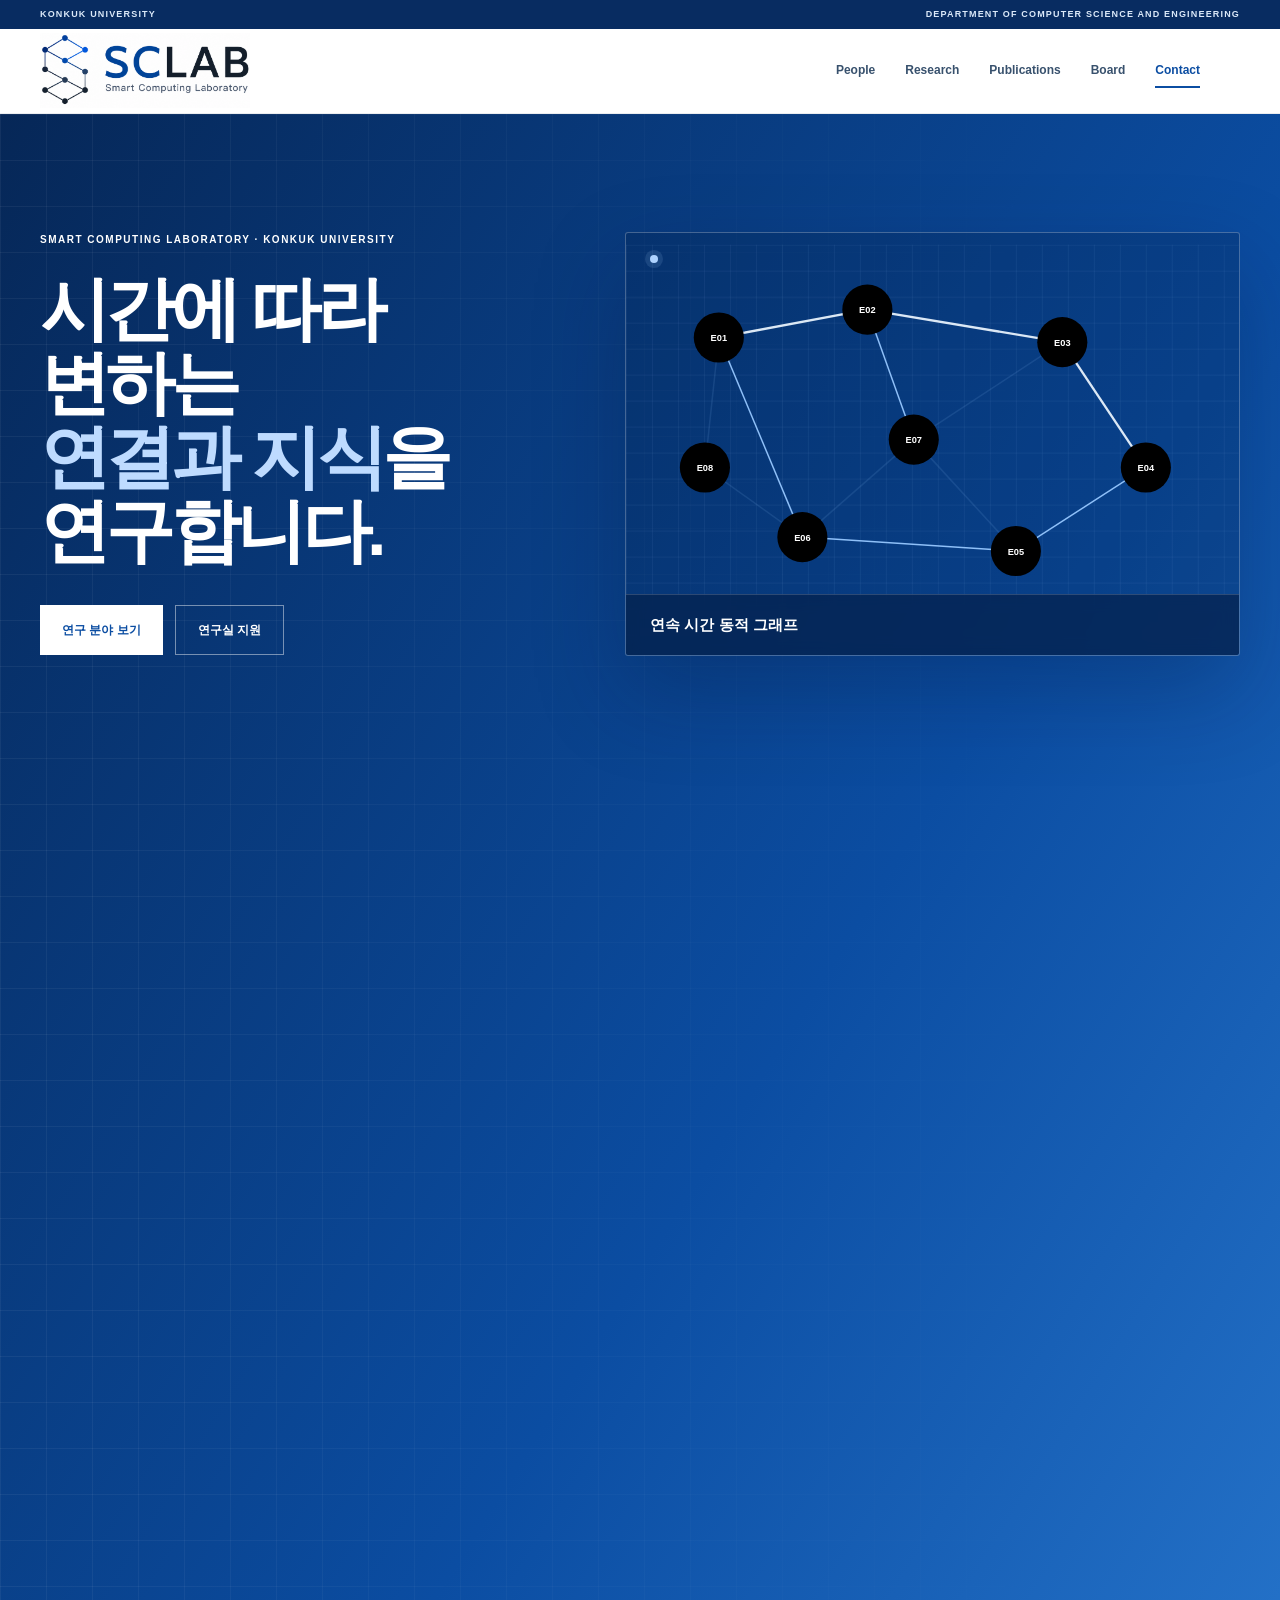
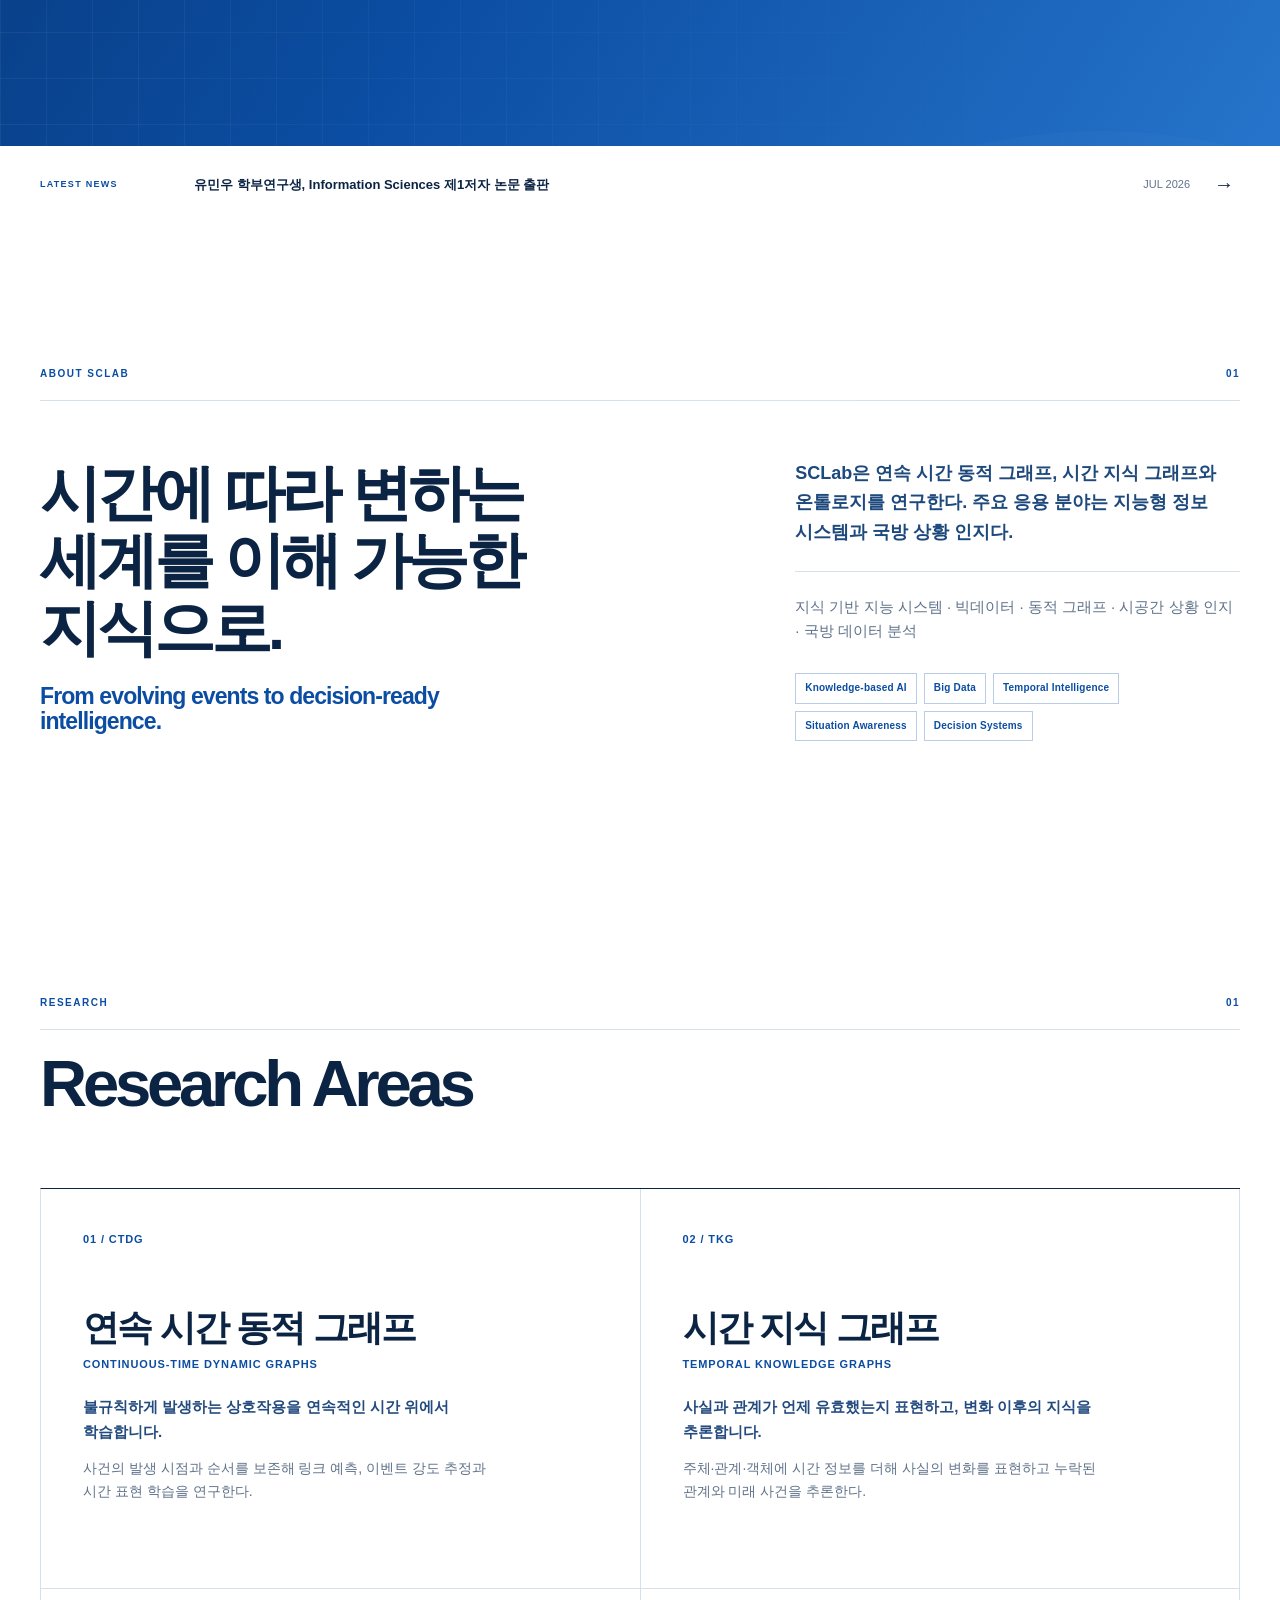
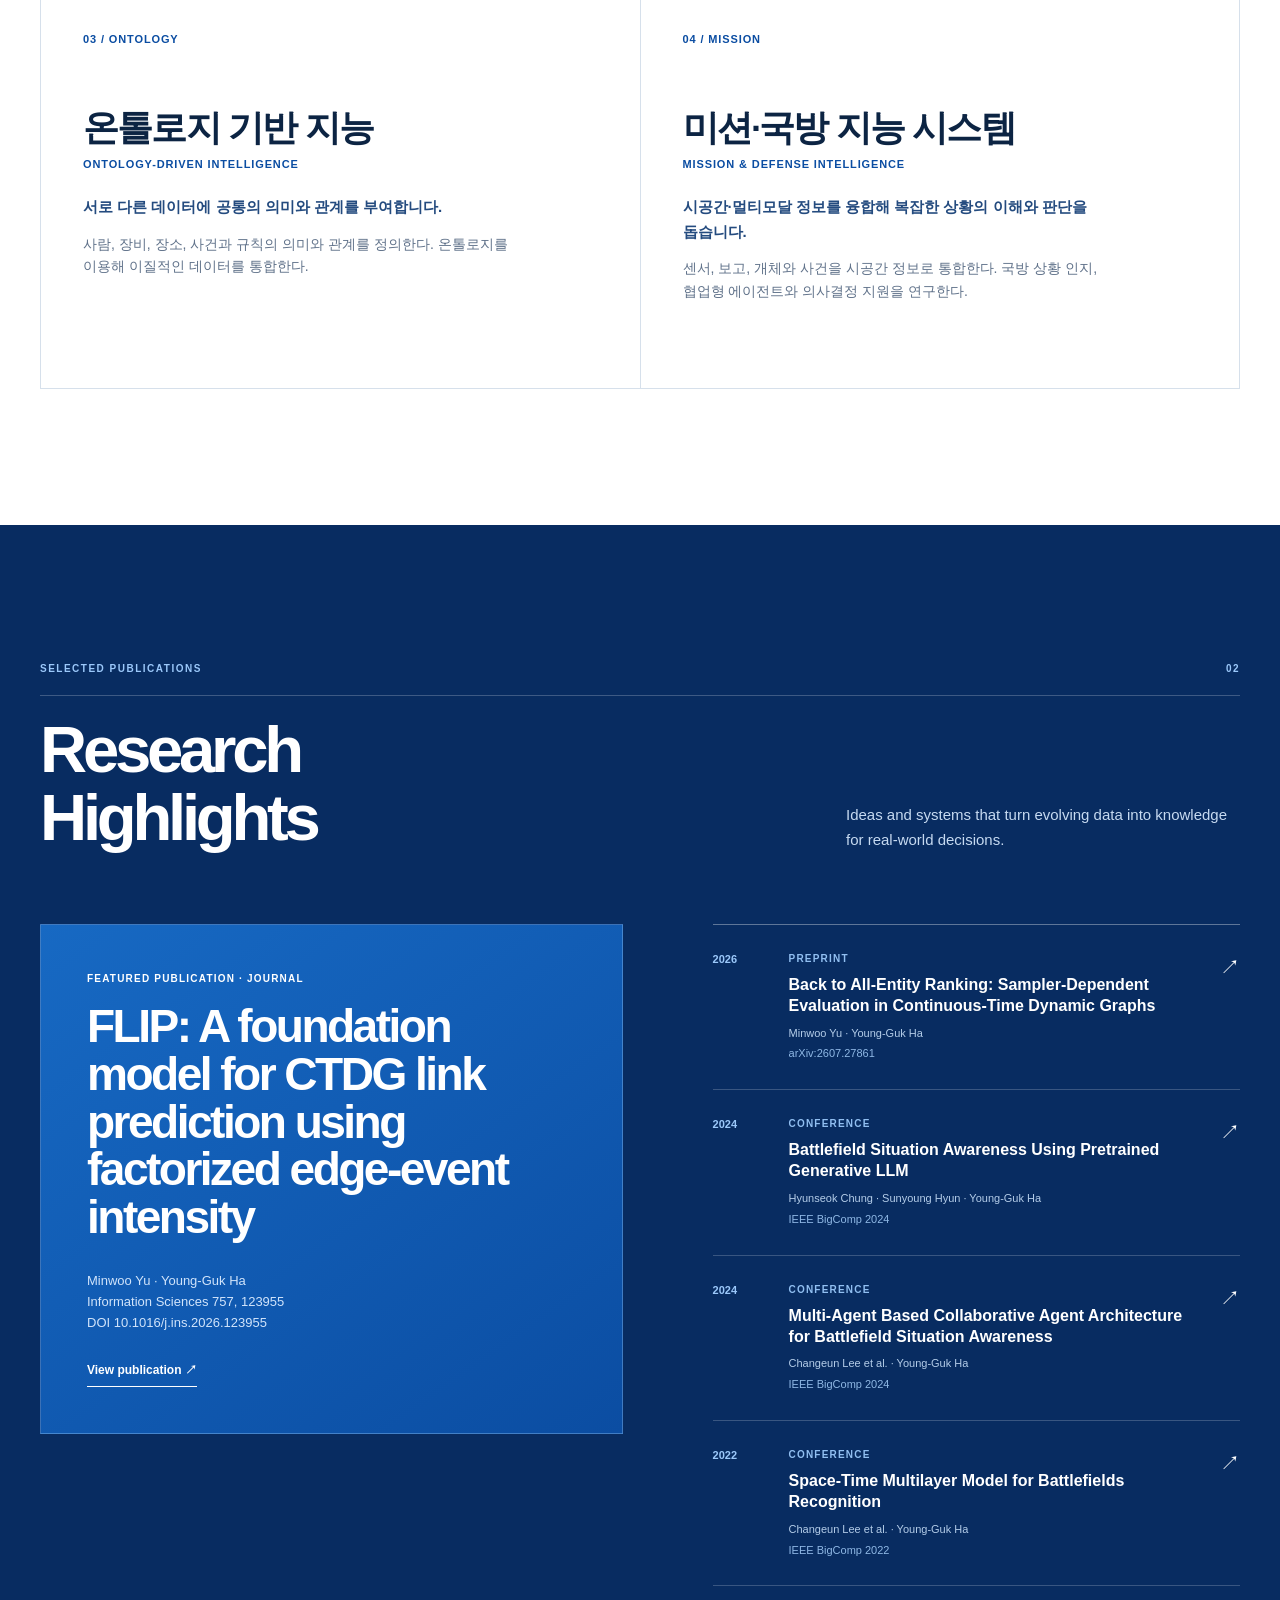
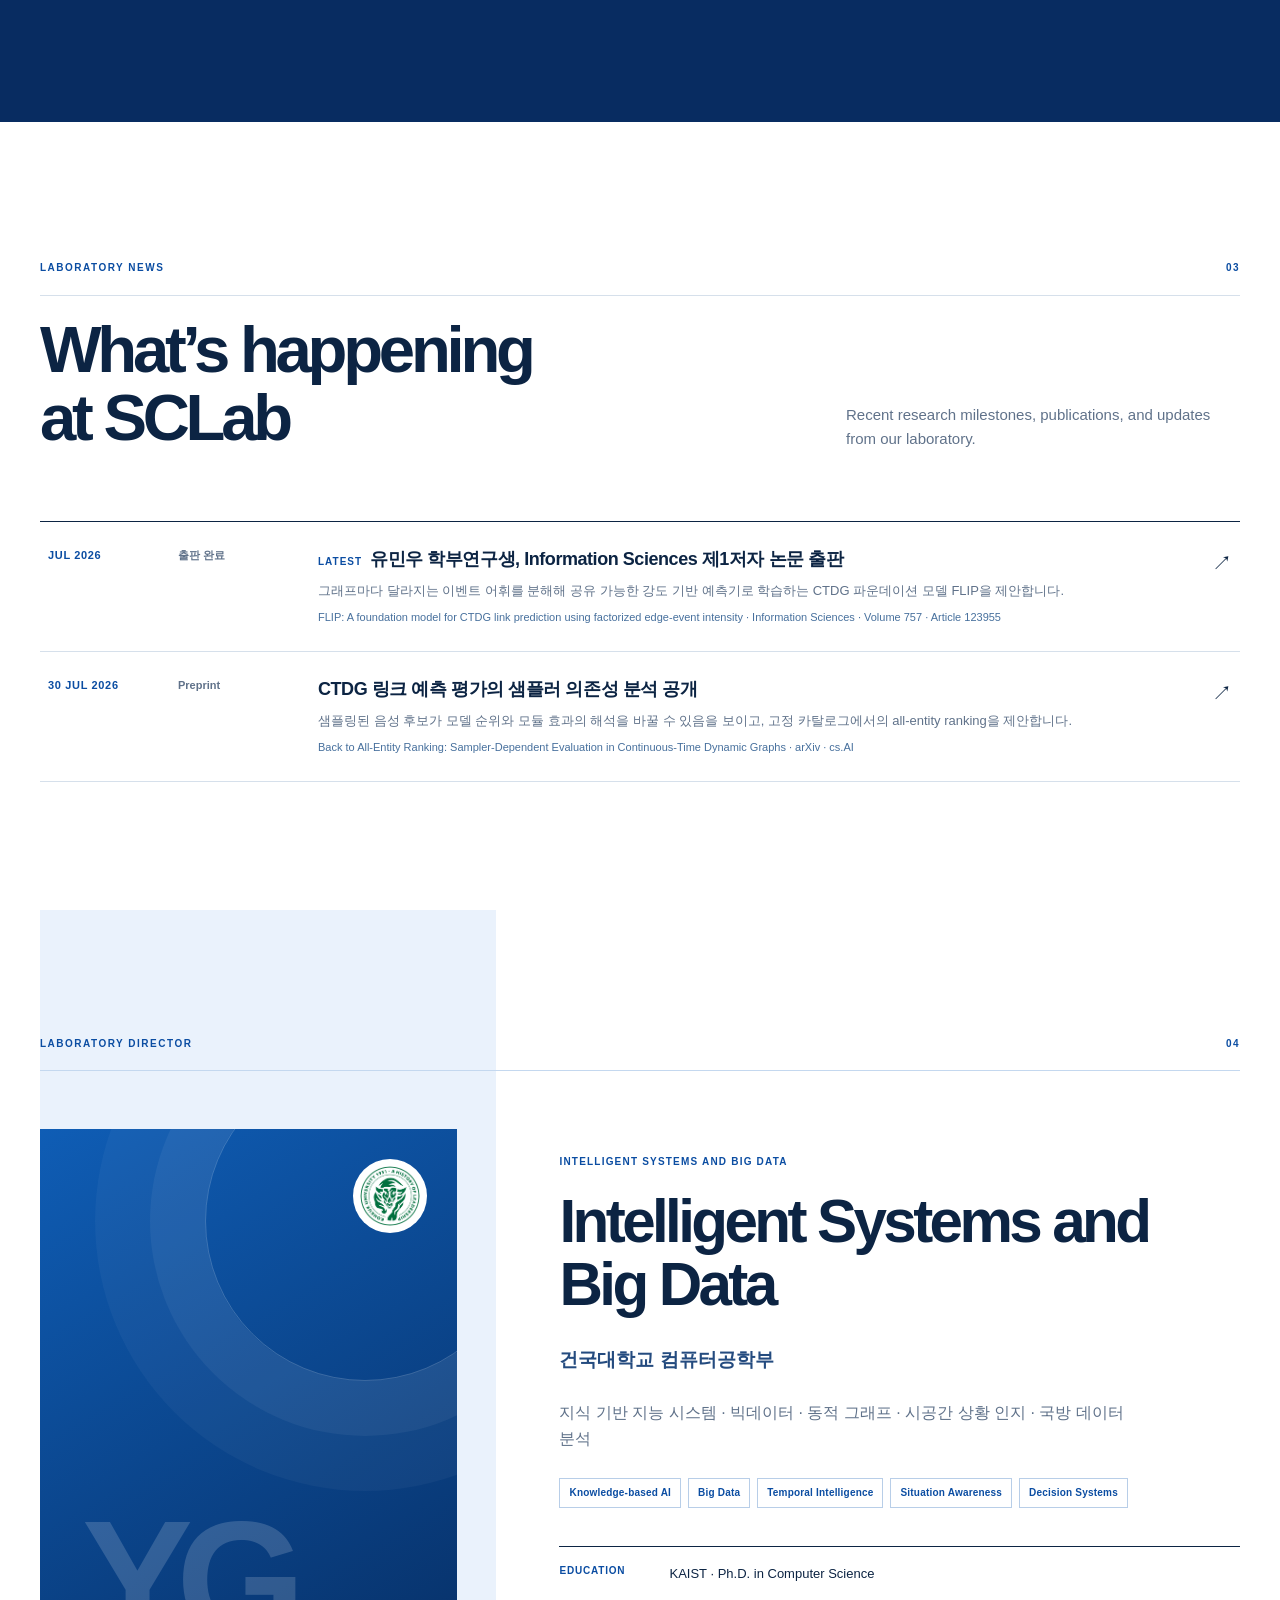
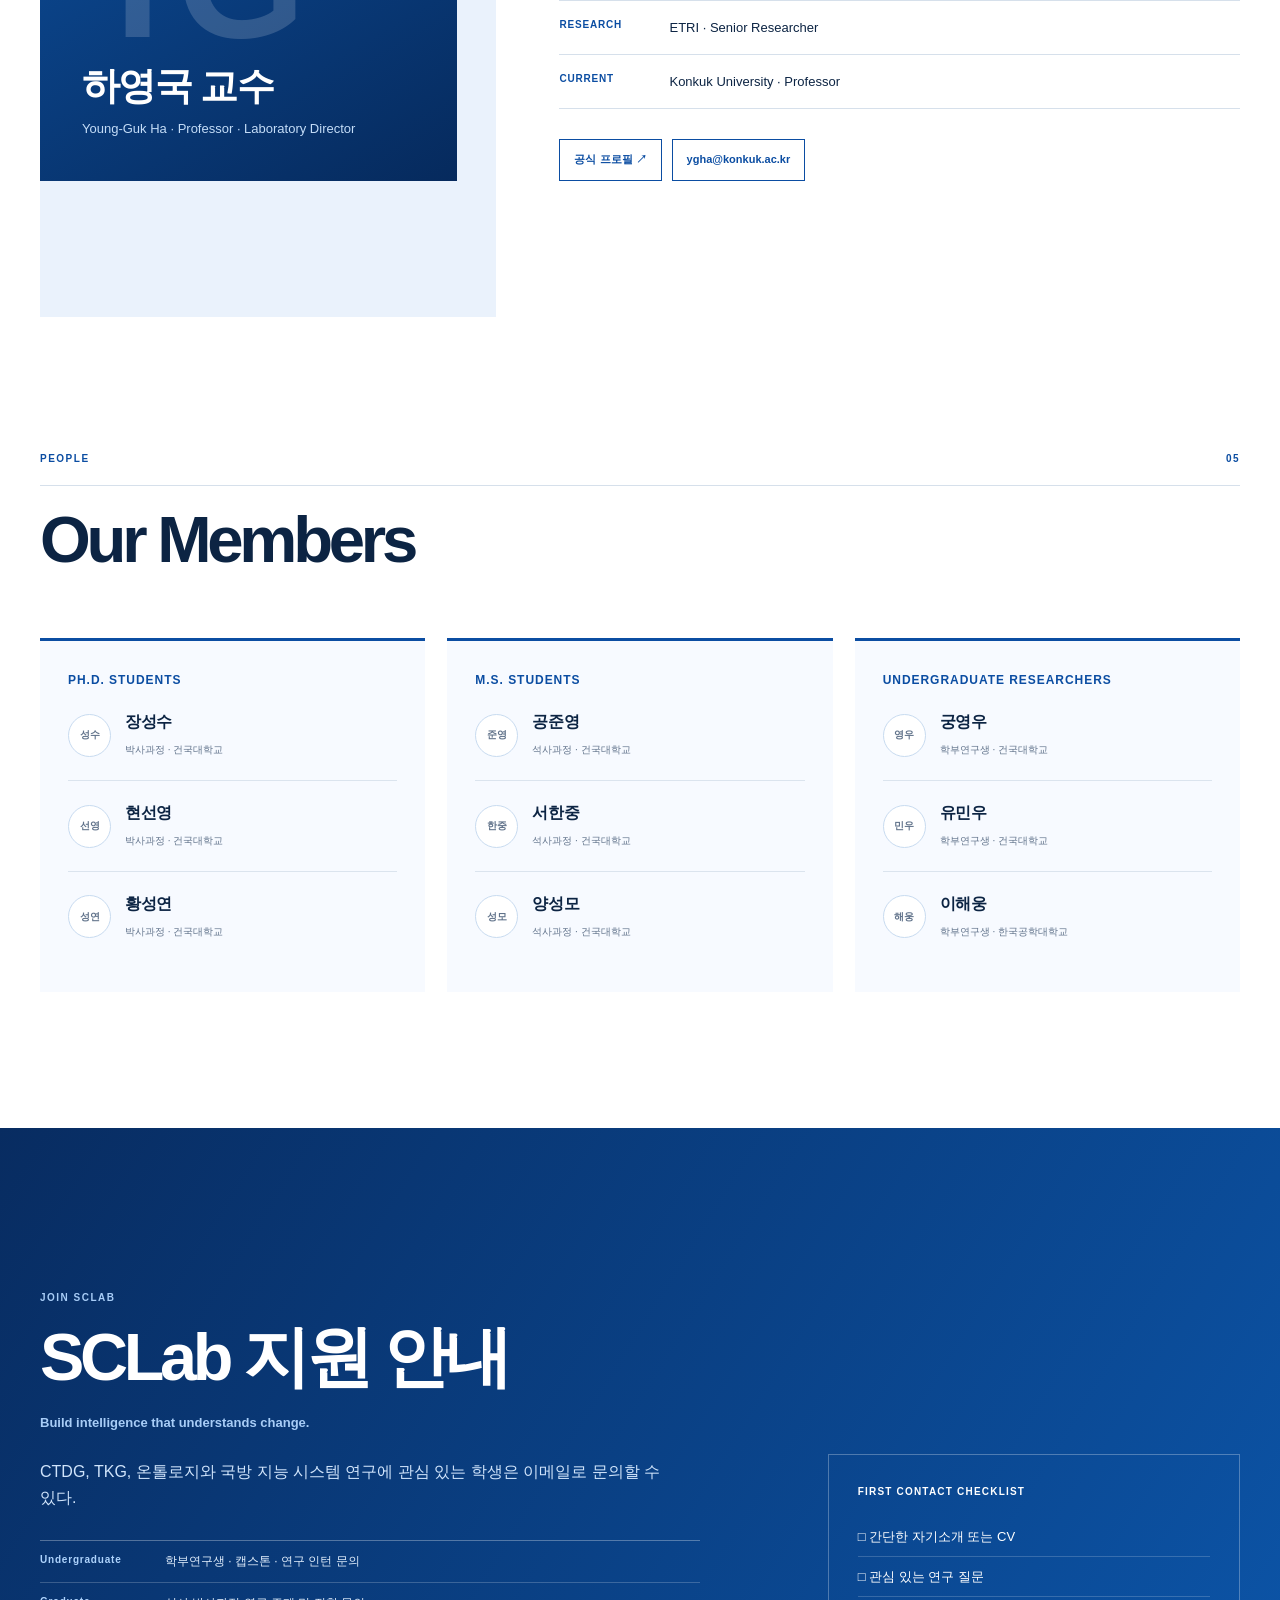
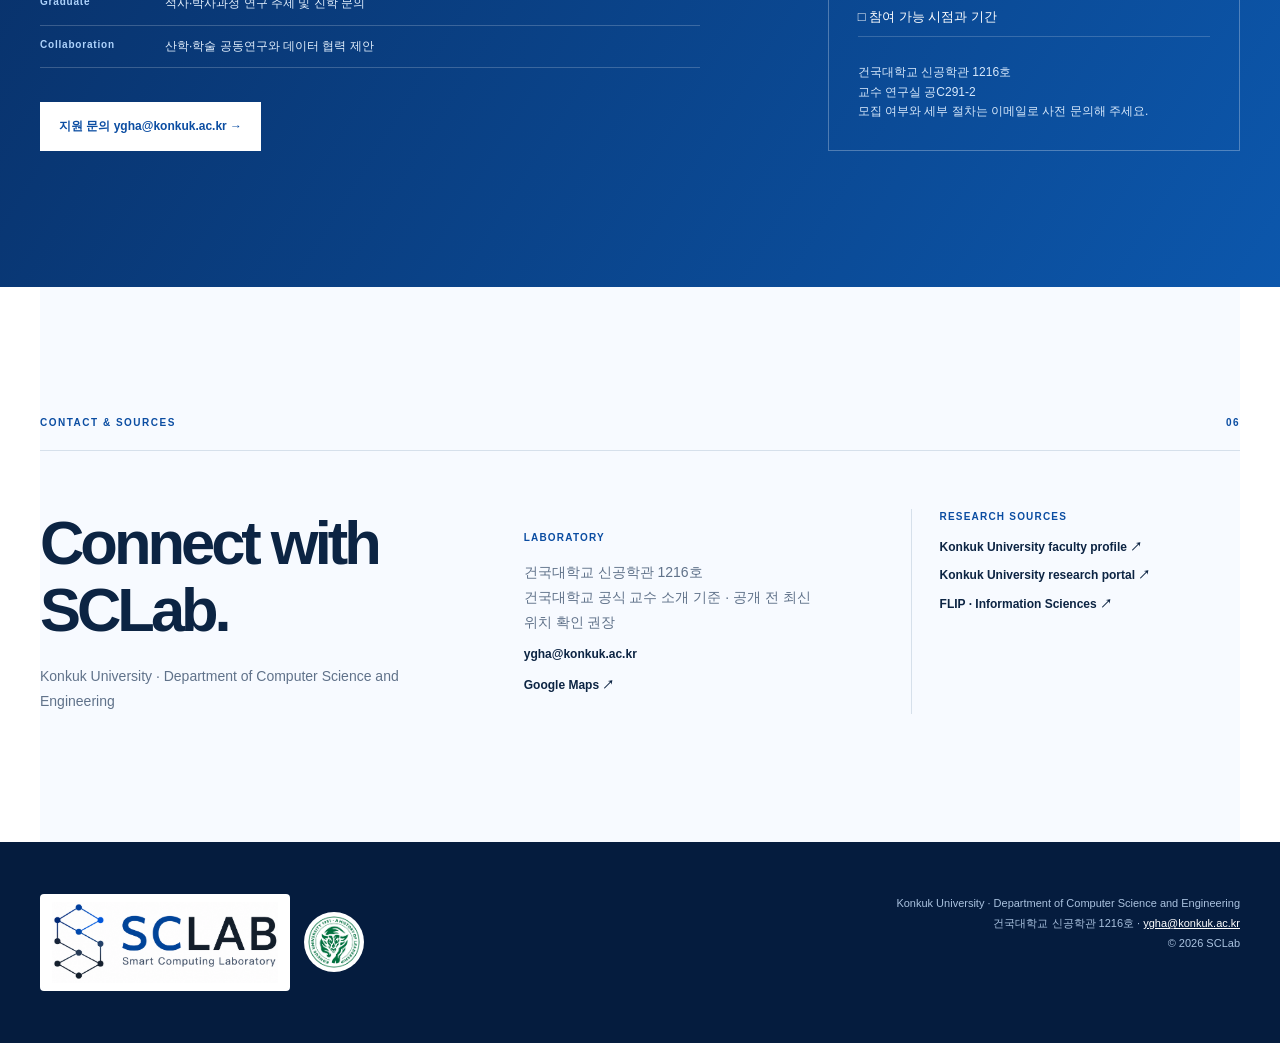
==== commit 4c93db16: "U" ====
--- a/index.html
+++ b/index.html
@@ -24,8 +24,8 @@
           <img src="./resource/sclab%20%EB%A1%9C%EA%B3%A0.png" alt="Smart Computing Laboratory" />
         </a>
         <nav class="main-nav" id="main-nav" aria-label="주요 메뉴">
-          <a href="#research">Research</a><a href="#publications">Publications</a>
-          <a href="#news">News</a><a href="#people">People</a><a href="#join">Join Us</a>
+          <a href="#people">People</a><a href="#research">Research</a>
+          <a href="#publications">Publications</a><a href="#news">Board</a><a href="#contact">Contact</a>
         </nav>
         <div class="nav-actions">
           <button class="menu-button" type="button" aria-expanded="false" aria-controls="main-nav"><span class="sr-only">메뉴 열기</span><i></i><i></i><i></i></button>
@@ -57,6 +57,8 @@
         <a class="latest-news" data-latest-news href="#publications"><span>LATEST NEWS</span><strong></strong><time></time><i>→</i></a>
       </section>
 
+      <section class="about section-shell" id="about" data-about></section>
+
       <section class="research section-shell" id="research">
         <div class="section-heading"><div class="section-label"><span>RESEARCH</span><span>01</span></div><h2>Research Areas</h2></div>
         <div class="research-grid" data-research-grid></div>
@@ -82,6 +84,7 @@
       </section>
 
       <section class="join" id="join"><div class="section-shell join-layout" data-join></div></section>
+      <section class="contact section-shell" id="contact" data-contact></section>
     </main>
 
     <footer class="site-footer" data-footer></footer>
--- a/compact.css
+++ b/compact.css
@@ -2,6 +2,48 @@
 .main-nav a.is-active { color: var(--blue); }
 .main-nav a.is-active:after { transform: scaleX(1); }
 
+.about { padding-top: 142px; padding-bottom: 142px; }
+.about-layout { display: grid; grid-template-columns: minmax(0, 1.1fr) minmax(320px, .78fr); gap: 10vw; margin-top: 58px; align-items: start; }
+.about-layout h2, .contact h2 { font-size: clamp(42px, 4.8vw, 72px); font-weight: 720; line-height: 1.1; letter-spacing: -.065em; word-break: keep-all; }
+.about-layout h2 em { display: block; max-width: 520px; margin-top: 22px; color: var(--blue); font-size: clamp(19px, 1.8vw, 28px); font-style: normal; font-weight: 650; letter-spacing: -.04em; }
+.about-layout p { color: var(--muted); font-size: 15px; word-break: keep-all; }
+.about-layout .about-lead { margin-bottom: 23px; padding-bottom: 23px; border-bottom: 1px solid var(--line); color: #1e497c; font-size: 18px; font-weight: 650; line-height: 1.65; }
+.keyword-list { display: flex; margin-top: 30px; flex-wrap: wrap; gap: 7px; }
+.keyword-list li { padding: 6px 9px; border: 1px solid #b8cee8; color: var(--blue); font-size: 10px; font-weight: 750; letter-spacing: .02em; }
+.research-short { color: #244b7f !important; font-size: 15px !important; font-weight: 680; }
+.research-short + p { margin-top: 13px !important; }
+.news-copy small { display: block; margin-top: 9px; color: #47709d; font-size: 11px; line-height: 1.45; }
+.profile-area { display: inline-block; margin-bottom: 19px; color: var(--blue); font-size: 10px; font-weight: 850; letter-spacing: .12em; text-transform: uppercase; }
+.professor-keywords { margin-top: 26px; }
+.join-tracks { display: grid; margin-top: 29px; border-top: 1px solid rgba(255,255,255,.3); }
+.join-tracks div { display: grid; padding: 11px 0; grid-template-columns: 110px 1fr; gap: 15px; border-bottom: 1px solid rgba(255,255,255,.2); font-size: 12px; }
+.join-tracks strong { color: #aed3fc; font-size: 10px; letter-spacing: .08em; }
+.join-tracks span { color: #e2effd; }
+.join-copy .join-eyebrow { margin-top: 19px; color: #a8cdf7; font-size: 13px; font-weight: 700; }
+.contact { padding-top: 128px; padding-bottom: 128px; background: #f7faff; }
+.contact-layout { display: grid; margin-top: 58px; grid-template-columns: 1.05fr .8fr .85fr; gap: 6vw; }
+.contact-layout > * { min-width: 0; }
+.contact-layout > div > p, .contact address { margin-top: 20px; color: var(--muted); font-size: 14px; font-style: normal; line-height: 1.8; word-break: keep-all; }
+.contact address strong, .source-links > strong { display: block; margin-bottom: 13px; color: var(--blue); font-size: 10px; font-style: normal; font-weight: 850; letter-spacing: .12em; }
+.contact address a, .source-links a { display: block; width: fit-content; margin-top: 9px; color: var(--ink); font-size: 12px; font-weight: 750; text-decoration: none; }
+.contact address a:hover, .source-links a:hover { color: var(--blue); text-decoration: underline; text-underline-offset: 4px; }
+.source-links { padding-left: 28px; border-left: 1px solid var(--line); }
+
 @media (min-width: 981px) {
   .lab-demo { border-radius: 3px; }
 }
+
+@media (max-width: 980px) {
+  .about-layout, .contact-layout { grid-template-columns: 1fr; gap: 38px; }
+  .source-links { padding-top: 28px; padding-left: 0; border-top: 1px solid var(--line); border-left: 0; }
+}
+
+@media (max-width: 620px) {
+  .about { padding-top: 78px; padding-bottom: 78px; }
+  .about-layout { margin-top: 39px; gap: 29px; }
+  .about-layout h2, .contact h2 { font-size: 42px; }
+  .about-layout .about-lead { font-size: 16px; }
+  .join-tracks div { grid-template-columns: 1fr; gap: 3px; }
+  .contact { padding-top: 75px; padding-bottom: 75px; }
+  .contact-layout { margin-top: 40px; gap: 30px; }
+}
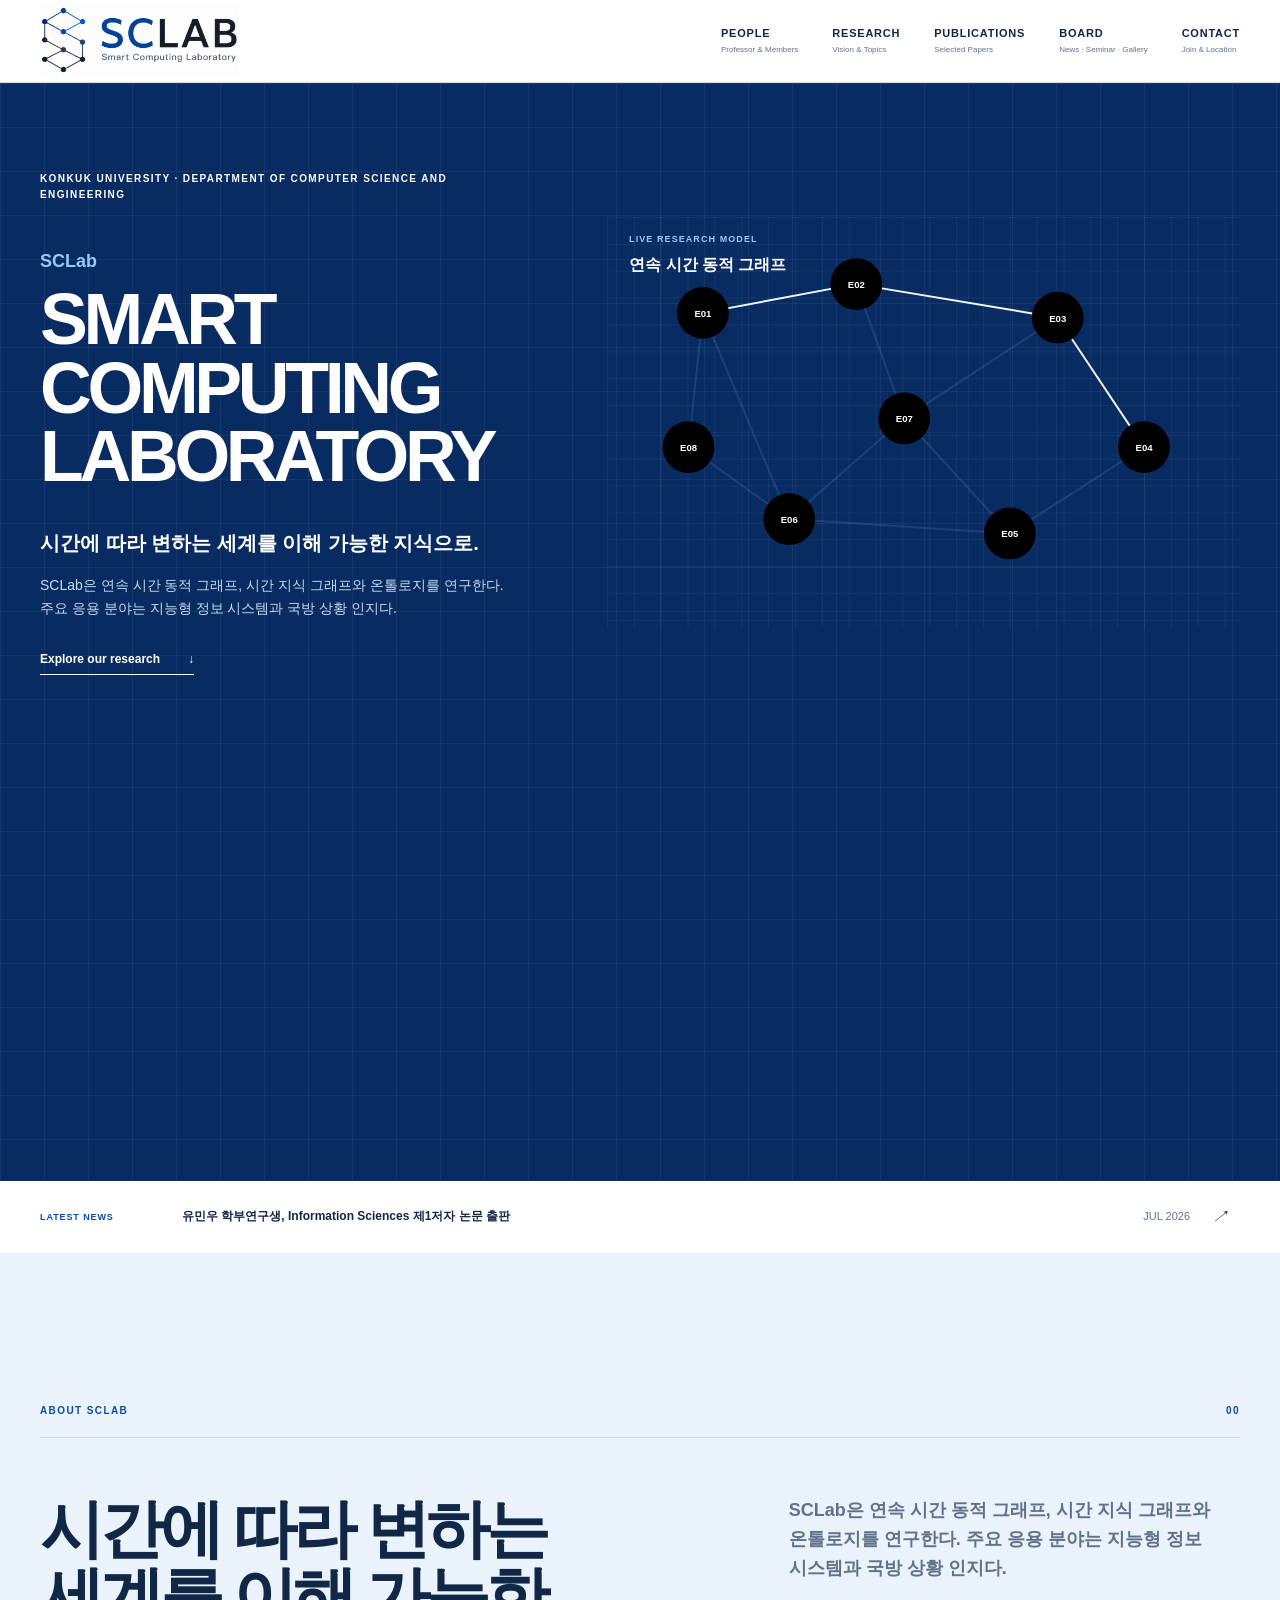
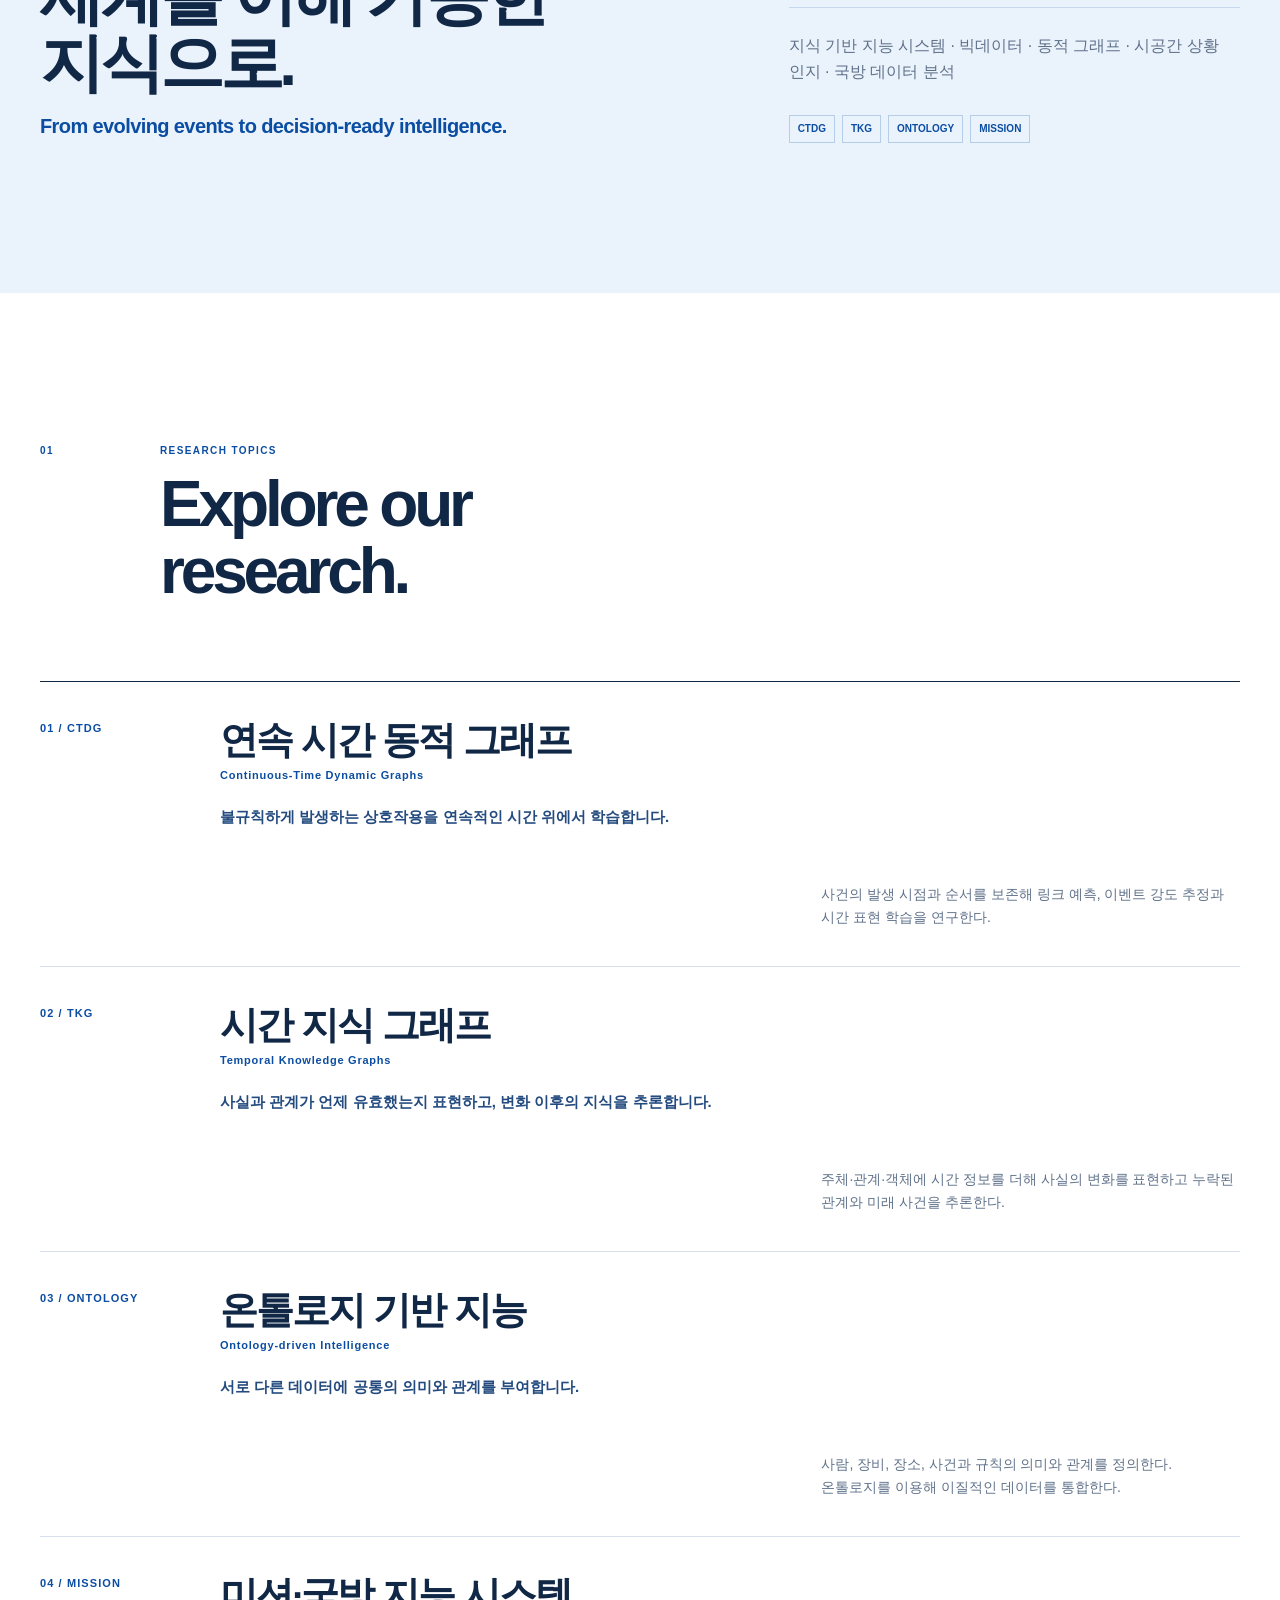
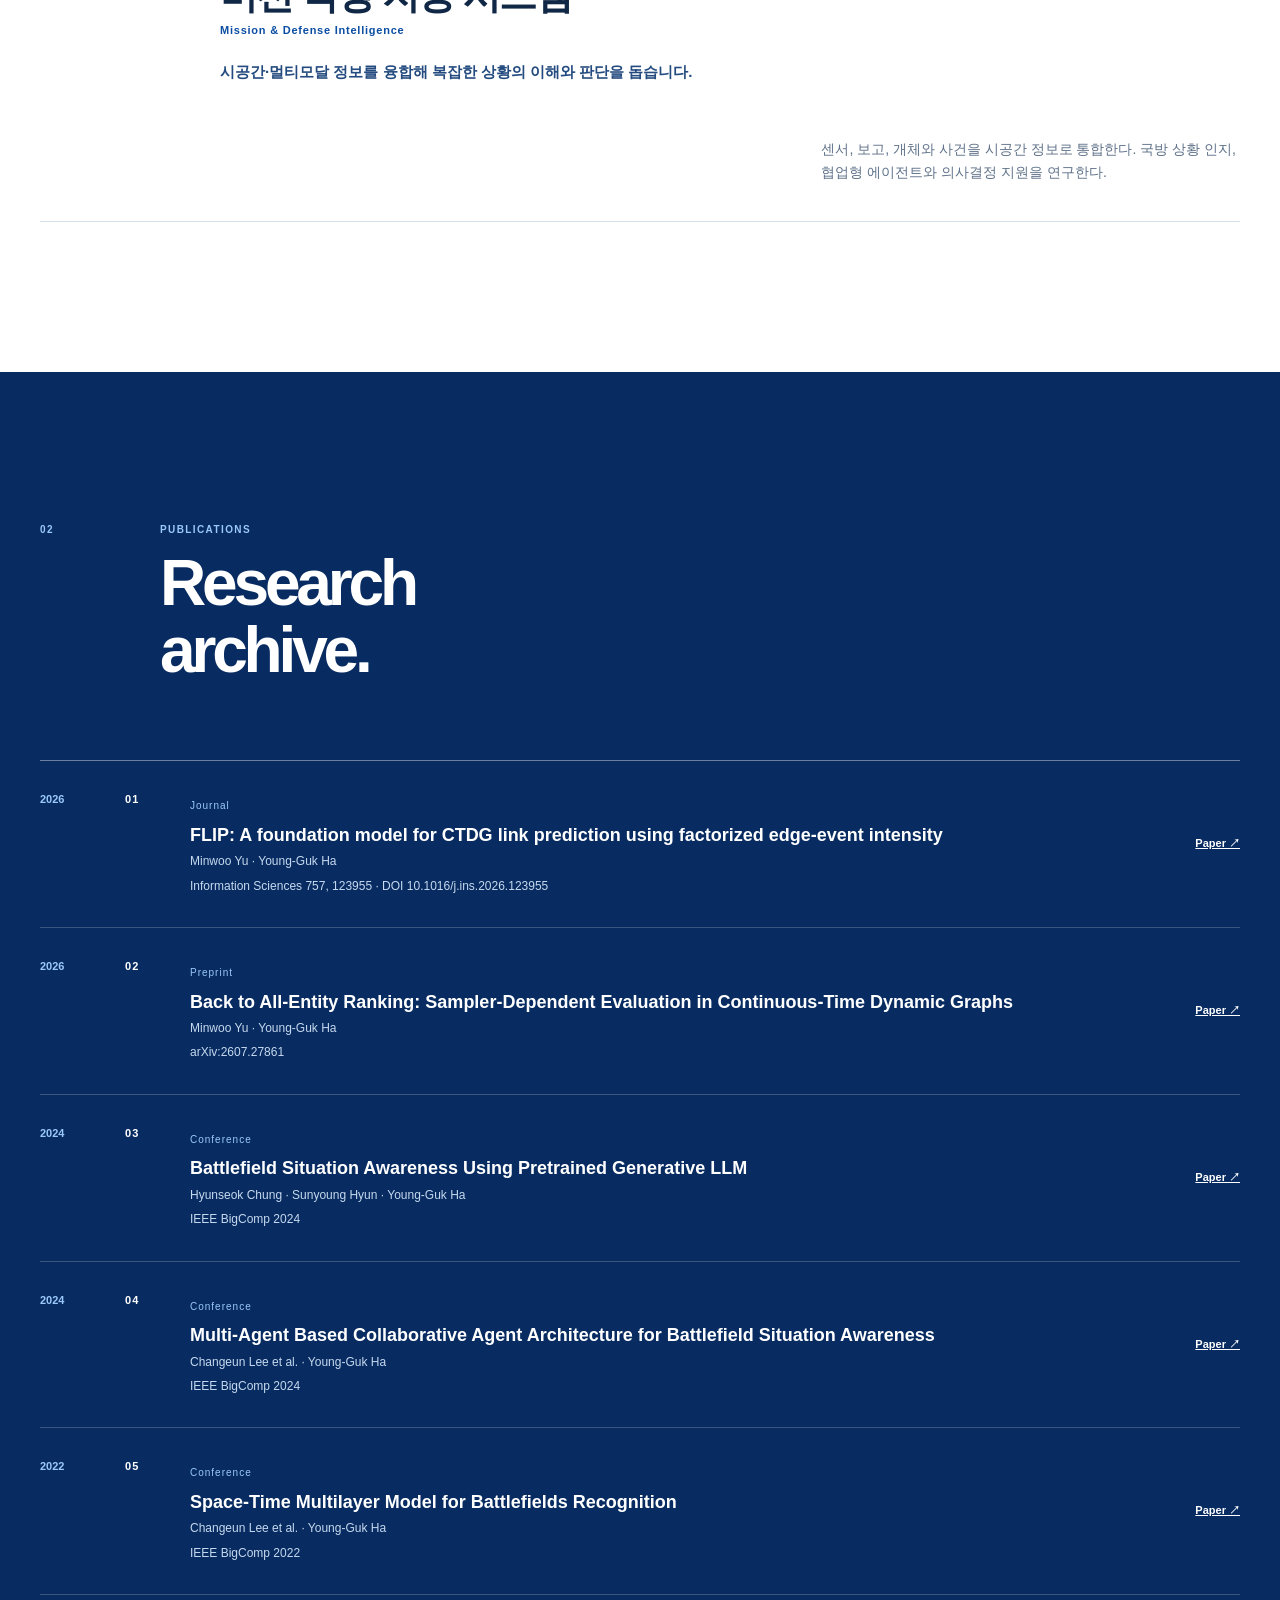
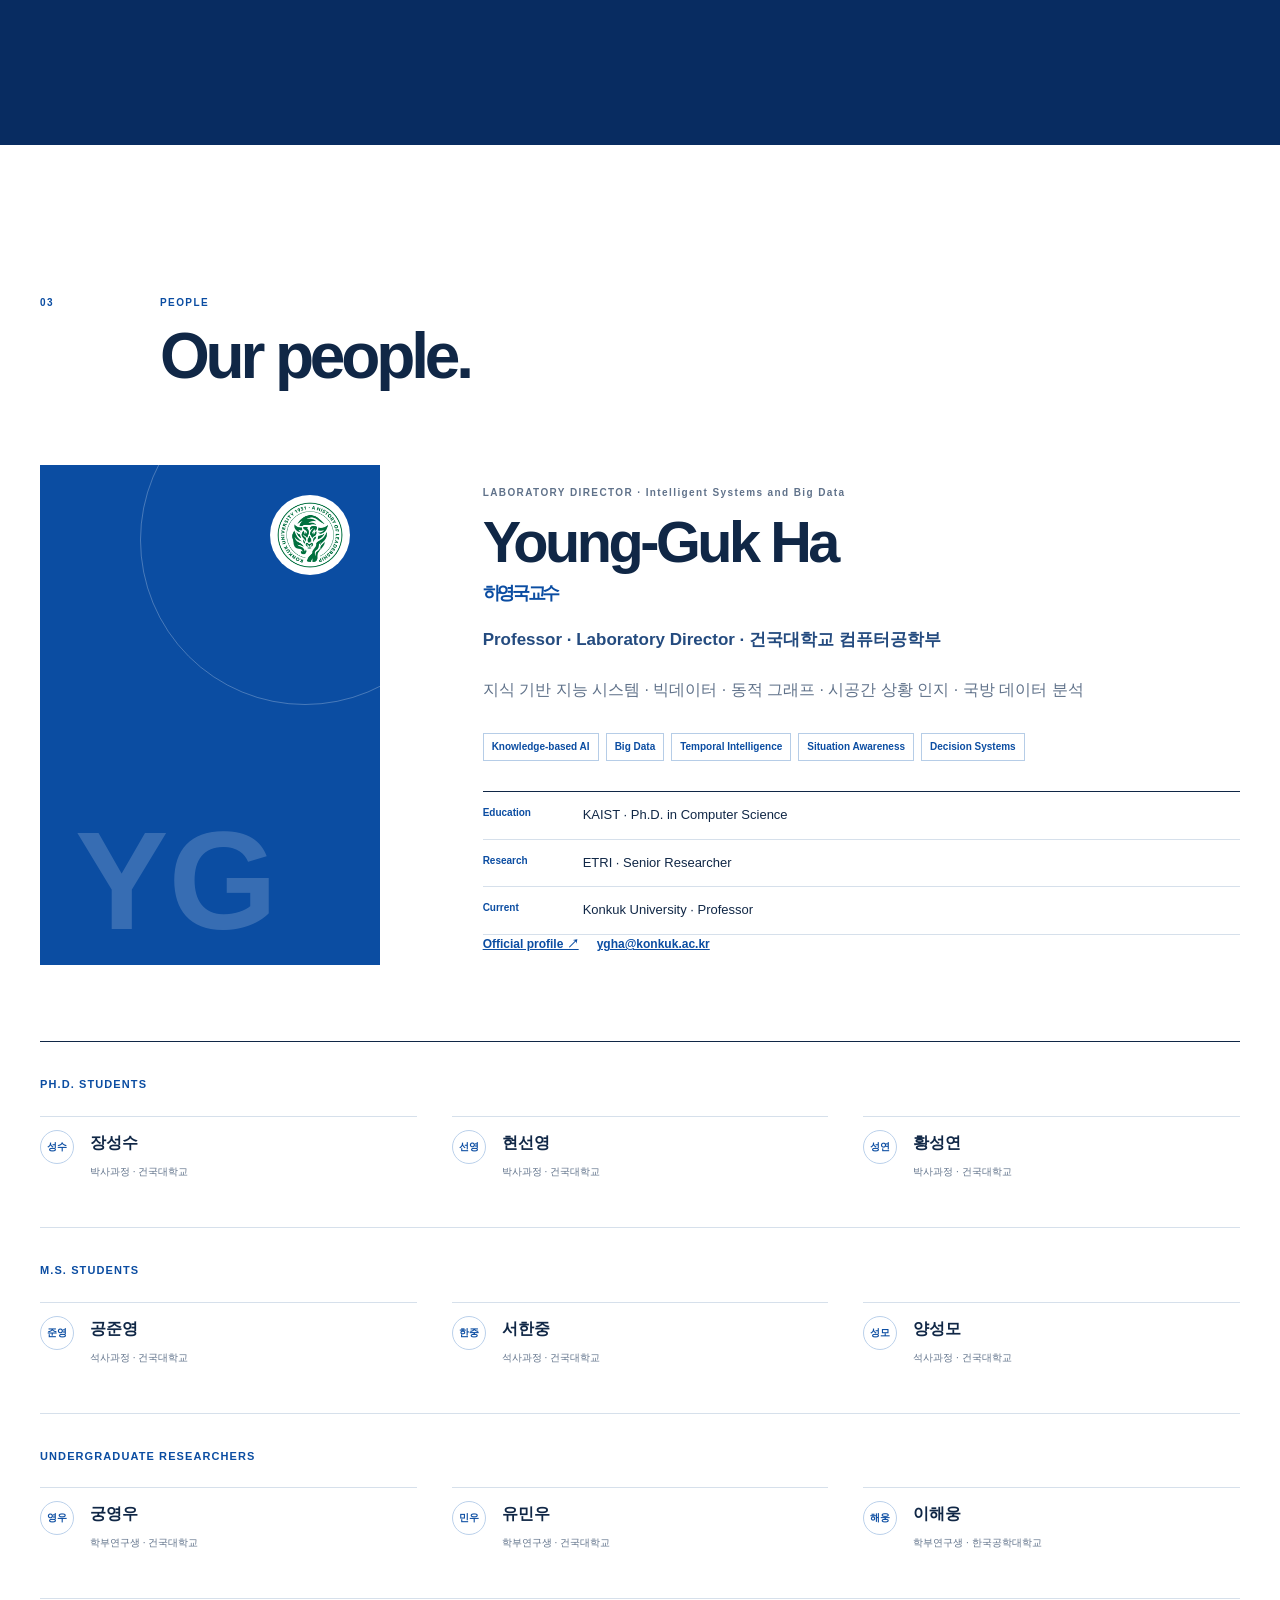
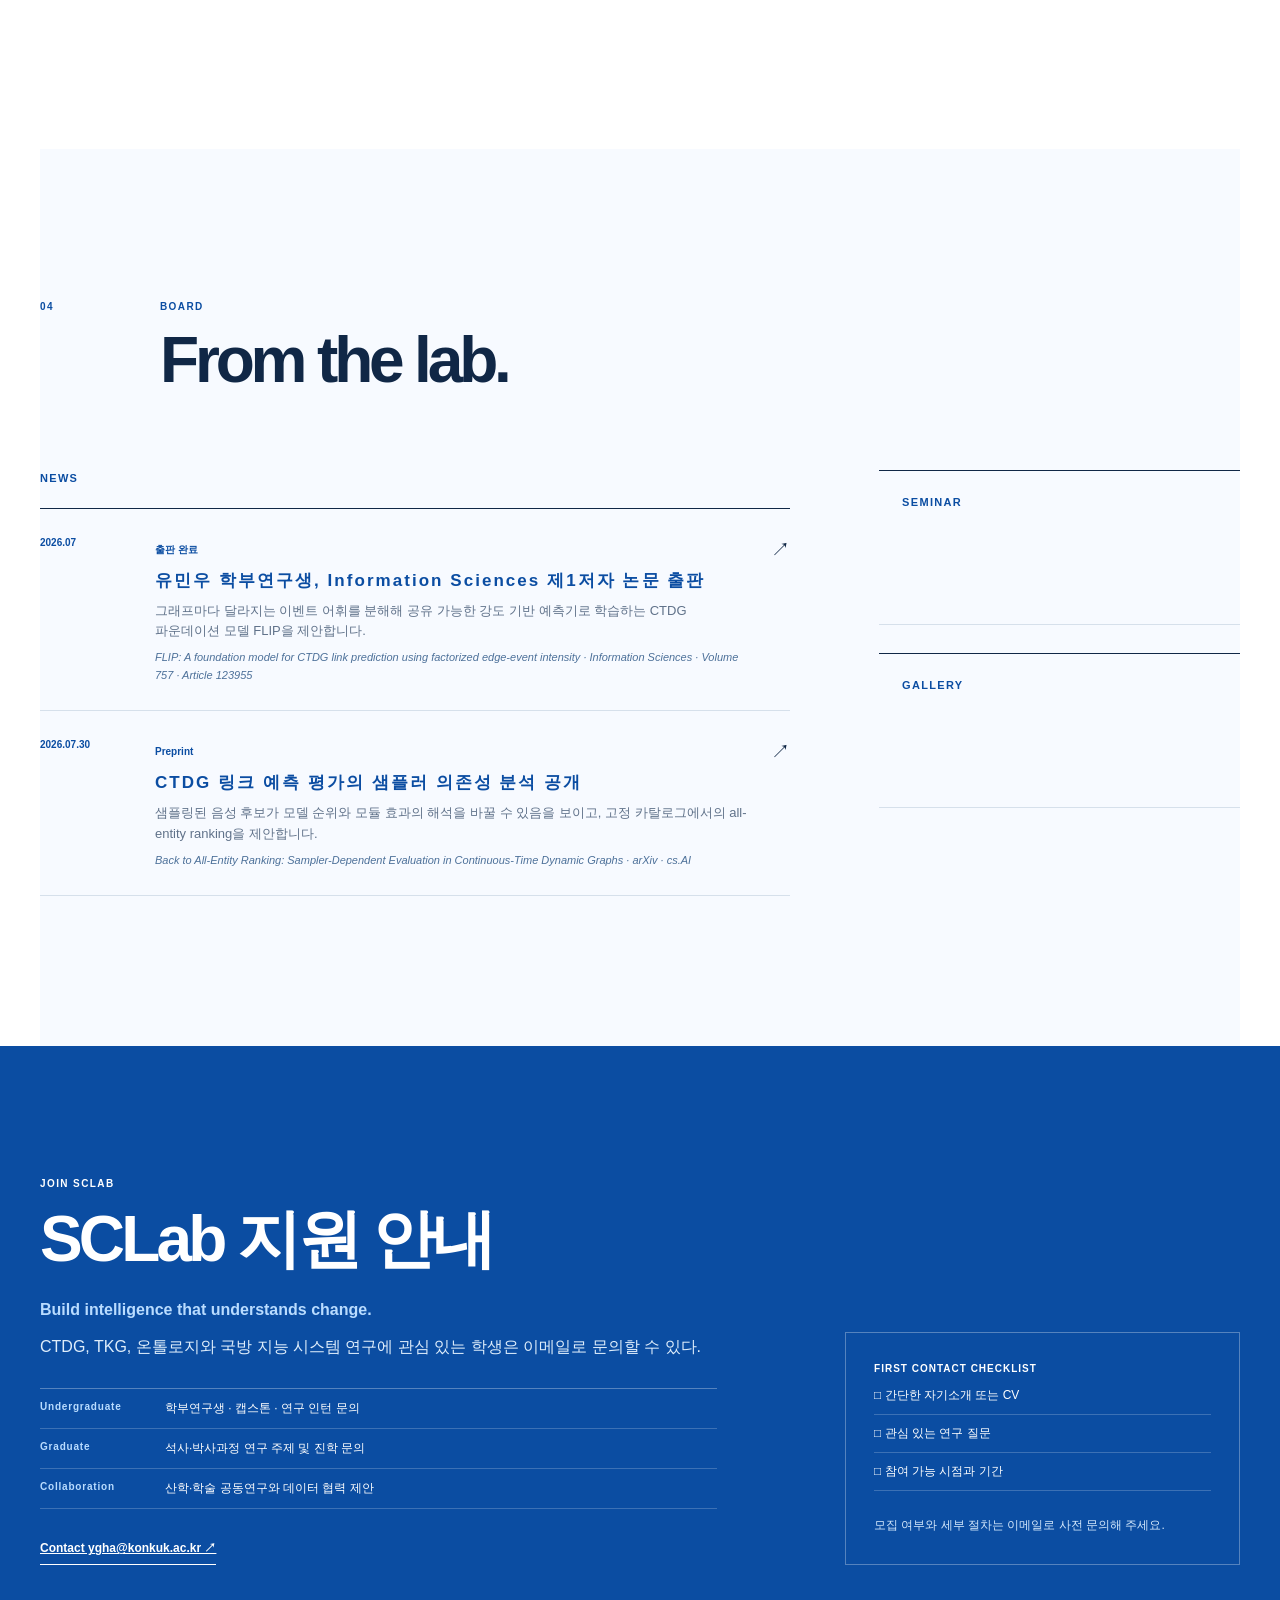
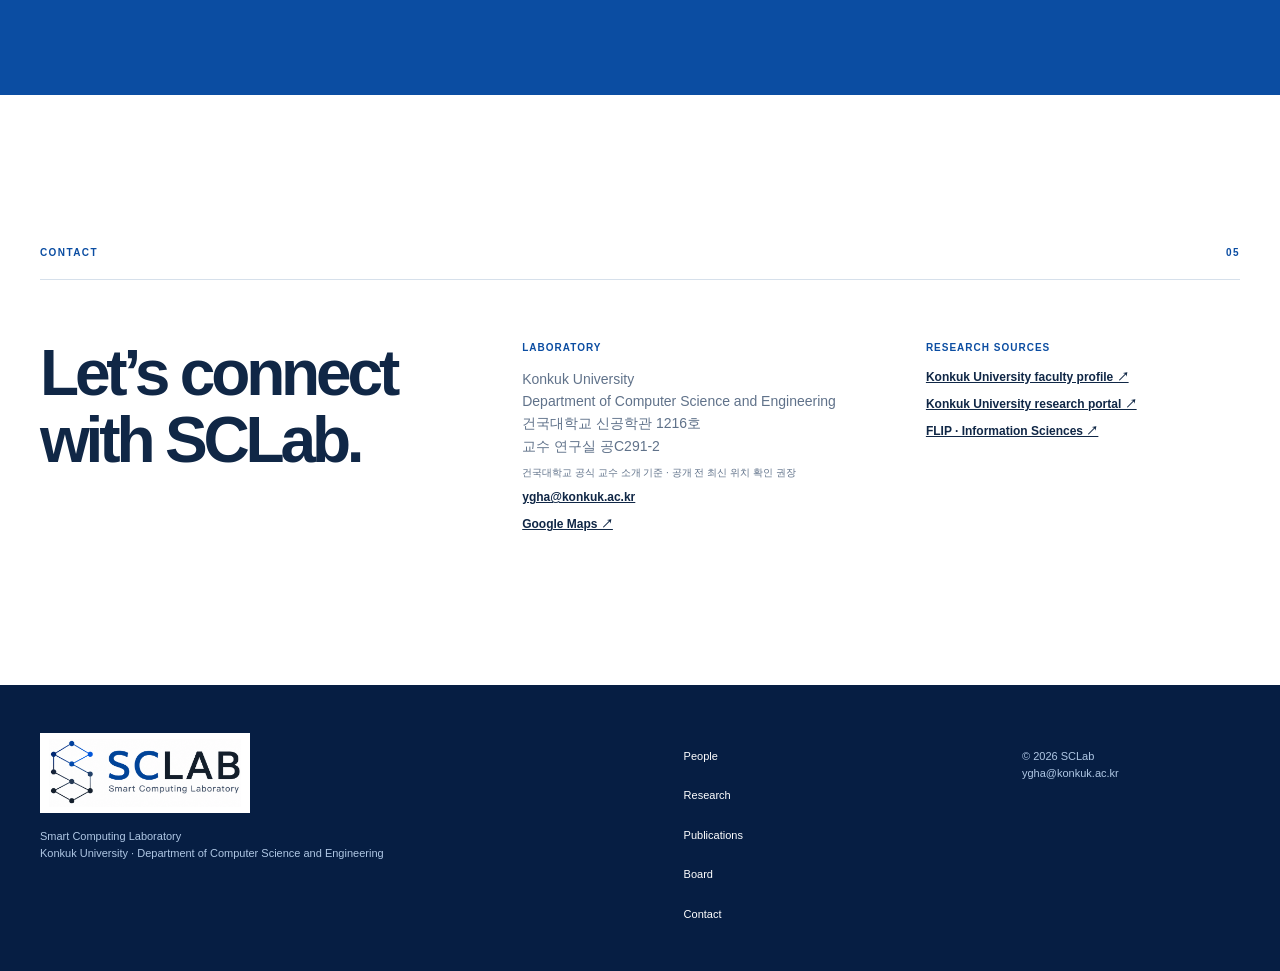
==== commit 95854cd6: "U" ====
--- a/index.html
+++ b/index.html
@@ -13,80 +13,48 @@
   </head>
   <body>
     <a class="skip-link" href="#main">본문으로 이동</a>
-
     <header class="site-header">
-      <div class="university-bar">
-        <span>KONKUK UNIVERSITY</span>
-        <span>DEPARTMENT OF COMPUTER SCIENCE AND ENGINEERING</span>
-      </div>
-      <div class="nav-shell">
-        <a class="brand" href="#top" aria-label="SCLab 홈">
-          <img src="./resource/sclab%20%EB%A1%9C%EA%B3%A0.png" alt="Smart Computing Laboratory" />
-        </a>
+      <div class="header-inner">
+        <a class="brand" href="#top" aria-label="SCLab 홈"><img src="./resource/sclab%20%EB%A1%9C%EA%B3%A0.png" alt="Smart Computing Laboratory" /></a>
+        <button class="menu-button" type="button" aria-expanded="false" aria-controls="main-nav"><span class="sr-only">메뉴 열기</span><i></i><i></i><i></i></button>
         <nav class="main-nav" id="main-nav" aria-label="주요 메뉴">
-          <a href="#people">People</a><a href="#research">Research</a>
-          <a href="#publications">Publications</a><a href="#news">Board</a><a href="#contact">Contact</a>
+          <a href="#people"><span>PEOPLE</span><small>Professor & Members</small></a>
+          <a href="#research"><span>RESEARCH</span><small>Vision & Topics</small></a>
+          <a href="#publications"><span>PUBLICATIONS</span><small>Selected Papers</small></a>
+          <a href="#board"><span>BOARD</span><small>News · Seminar · Gallery</small></a>
+          <a href="#contact"><span>CONTACT</span><small>Join & Location</small></a>
         </nav>
-        <div class="nav-actions">
-          <button class="menu-button" type="button" aria-expanded="false" aria-controls="main-nav"><span class="sr-only">메뉴 열기</span><i></i><i></i><i></i></button>
-        </div>
       </div>
     </header>
 
     <main id="main">
       <section class="hero" id="top">
         <div class="hero-grid" aria-hidden="true"></div>
-        <div class="hero-shell">
+        <div class="hero-layout">
           <div class="hero-copy">
-            <p class="kicker">SMART COMPUTING LABORATORY · KONKUK UNIVERSITY</p>
-            <h1>시간에 따라 변하는<br /><em>연결과 지식</em>을 연구합니다.</h1>
-            <div class="hero-actions"><a class="button button-white" href="#research">연구 분야 보기</a><a class="button button-ghost" href="#join">연구실 지원</a></div>
+            <p class="eyebrow">KONKUK UNIVERSITY · DEPARTMENT OF COMPUTER SCIENCE AND ENGINEERING</p>
+            <p class="hero-lab-name">SCLab</p>
+            <h1>SMART COMPUTING<br />LABORATORY</h1>
+            <p class="hero-tagline" data-hero-tagline></p>
+            <p class="hero-description" data-hero-description></p>
+            <a class="hero-link" href="#research">Explore our research <span>↓</span></a>
           </div>
-
-          <div class="lab-demo">
-            <div class="demo-stage">
-              <svg viewBox="0 0 660 430" role="img" aria-label="시간에 따라 관계가 변하는 연구 그래프">
-                <defs><pattern id="blueGrid" width="28" height="28" patternUnits="userSpaceOnUse"><path d="M28 0H0V28" fill="none" stroke="#8db5e8" stroke-opacity=".16" /></pattern></defs>
-                <rect width="660" height="430" fill="url(#blueGrid)" />
-                <g class="demo-edges" data-demo-edges></g><g class="demo-nodes" data-demo-nodes></g>
-              </svg>
-              <div class="demo-readout" aria-live="polite"><strong data-demo-title>연속 시간 동적 그래프</strong></div>
-            </div>
+          <div class="hero-graph" aria-label="Continuous-Time Dynamic Graph visualization">
+            <div class="graph-caption"><span>LIVE RESEARCH MODEL</span><strong data-demo-title>연속 시간 동적 그래프</strong></div>
+            <svg viewBox="0 0 660 430" role="img" aria-label="시간에 따라 관계가 변하는 연구 그래프"><defs><pattern id="blueGrid" width="28" height="28" patternUnits="userSpaceOnUse"><path d="M28 0H0V28" fill="none" stroke="#8db5e8" stroke-opacity=".16" /></pattern></defs><rect width="660" height="430" fill="url(#blueGrid)" /><g class="demo-edges" data-demo-edges></g><g class="demo-nodes" data-demo-nodes></g></svg>
           </div>
         </div>
-        <a class="latest-news" data-latest-news href="#publications"><span>LATEST NEWS</span><strong></strong><time></time><i>→</i></a>
+        <a class="latest-news" data-latest-news href="#board"><span>LATEST NEWS</span><strong></strong><time></time><i>↗</i></a>
       </section>
 
-      <section class="about section-shell" id="about" data-about></section>
-
-      <section class="research section-shell" id="research">
-        <div class="section-heading"><div class="section-label"><span>RESEARCH</span><span>01</span></div><h2>Research Areas</h2></div>
-        <div class="research-grid" data-research-grid></div>
-      </section>
-
-      <section class="publication-section" id="publications">
-        <div class="section-shell"><div class="section-heading inverse"><div class="section-label"><span>SELECTED PUBLICATIONS</span><span>02</span></div><h2>Research<br />Highlights</h2><p>Ideas and systems that turn evolving data into knowledge for real-world decisions.</p></div><div class="publication-layout"><div data-featured-paper></div><div class="publication-list" data-publication-list></div></div></div>
-      </section>
-
-      <section class="news section-shell" id="news">
-        <div class="section-heading"><div class="section-label"><span>LABORATORY NEWS</span><span>03</span></div><h2>What’s happening<br />at SCLab</h2><p>Recent research milestones, publications, and updates from our laboratory.</p></div>
-        <div class="news-list" data-news-list></div>
-      </section>
-
-      <section class="professor section-shell" id="professor">
-        <div class="section-label"><span>LABORATORY DIRECTOR</span><span>04</span></div>
-        <div class="professor-layout" data-professor></div>
-      </section>
-
-      <section class="people section-shell" id="people">
-        <div class="section-heading"><div class="section-label"><span>PEOPLE</span><span>05</span></div><h2>Our Members</h2></div>
-        <div class="people-groups" data-people></div>
-      </section>
-
-      <section class="join" id="join"><div class="section-shell join-layout" data-join></div></section>
-      <section class="contact section-shell" id="contact" data-contact></section>
+      <section class="about page-section" id="about" data-about></section>
+      <section class="research page-section" id="research"><div class="section-intro"><p class="section-index">01</p><div><p class="eyebrow">RESEARCH TOPICS</p><h2>Explore our<br />research.</h2></div></div><div class="research-list" data-research-grid></div></section>
+      <section class="publications page-section" id="publications"><div class="section-intro"><p class="section-index">02</p><div><p class="eyebrow">PUBLICATIONS</p><h2>Research<br />archive.</h2></div></div><div class="publication-archive" data-publication-list></div></section>
+      <section class="people page-section" id="people"><div class="section-intro"><p class="section-index">03</p><div><p class="eyebrow">PEOPLE</p><h2>Our people.</h2></div></div><div class="professor-profile" data-professor></div><div class="member-directory" data-people></div></section>
+      <section class="board page-section" id="board"><div class="section-intro"><p class="section-index">04</p><div><p class="eyebrow">BOARD</p><h2>From the lab.</h2></div></div><div class="board-layout"><div><h3>NEWS</h3><div class="news-feed" data-news-list></div></div><aside class="board-empty"><section><h3>SEMINAR</h3></section><section><h3>GALLERY</h3></section></aside></div></section>
+      <section class="join" id="join"><div class="join-layout" data-join></div></section>
+      <section class="contact page-section" id="contact" data-contact></section>
     </main>
-
     <footer class="site-footer" data-footer></footer>
     <script src="./data/content.js"></script><script src="./shared/shared.js"></script><script src="./app.js"></script>
   </body>
--- a/style.css
+++ b/style.css
@@ -1 +1,2 @@
-:root{--blue:#0b4da2;--blue-deep:#082c61;--blue-pale:#eaf2fc;--ink:#0c2443;--muted:#60728a;--line:#d6e0eb;--white:#fff;--shell:min(1320px,calc(100% - 80px));--sans:Inter,"Noto Sans KR","Apple SD Gothic Neo",Arial,sans-serif}html{scroll-padding-top:104px}body{color:var(--ink);background:#fff;font-family:var(--sans);line-height:1.62}.site-header{position:sticky;z-index:100;top:0;border-bottom:1px solid rgba(12,36,67,.08);background:rgba(255,255,255,.94);backdrop-filter:blur(16px)}.university-bar{display:flex;justify-content:space-between;padding:7px max(40px,calc((100% - 1320px)/2));color:#dbe9f9;background:var(--blue-deep);font-size:9px;font-weight:750;letter-spacing:.13em}.nav-shell{display:flex;width:var(--shell);height:84px;margin:auto;align-items:center;justify-content:space-between;gap:40px}.brand{display:flex;align-items:center}.brand img{width:210px;mix-blend-mode:multiply}.main-nav{display:flex;margin-left:auto;align-items:center;gap:30px}.main-nav a{position:relative;padding:8px 0;color:#38516d;font-size:12px;font-weight:750;text-decoration:none}.main-nav a:after{position:absolute;right:0;bottom:0;left:0;height:2px;background:var(--blue);content:"";transform:scaleX(0);transform-origin:left;transition:transform .25s}.main-nav a:hover,.main-nav a:focus-visible{color:var(--blue)}.main-nav a:hover:after,.main-nav a:focus-visible:after{transform:scaleX(1)}.nav-actions{display:flex}.menu-button{display:none;width:42px;height:42px;padding:10px;background:#fff;border:1px solid var(--line)}.menu-button i{display:block;height:2px;margin:4px 0;background:var(--blue)}.hero{position:relative;overflow:hidden;color:#fff;background:linear-gradient(122deg,#062757 0%,#0b4da2 58%,#2776cd 100%)}.hero:after{position:absolute;right:-16%;bottom:-50%;width:60vw;height:60vw;border:1px solid rgba(255,255,255,.1);border-radius:50%;box-shadow:0 0 0 90px rgba(255,255,255,.025),0 0 0 180px rgba(255,255,255,.02);content:""}.hero-grid{position:absolute;inset:0;background-image:linear-gradient(rgba(255,255,255,.055) 1px,transparent 1px),linear-gradient(90deg,rgba(255,255,255,.055) 1px,transparent 1px);background-size:46px 46px;mask-image:linear-gradient(90deg,#000,transparent 88%)}.hero-shell{position:relative;z-index:1;display:grid;width:var(--shell);min-height:740px;margin:auto;padding:118px 0 140px;grid-template-columns:minmax(0,.88fr) minmax(480px,1.12fr);align-items:center;gap:8vw}.kicker,.section-label{font-size:10px;font-weight:800;letter-spacing:.15em}.hero h1{max-width:660px;margin-top:24px;font-size:clamp(50px,5.5vw,86px);font-weight:750;line-height:1.05;letter-spacing:-.065em;word-break:keep-all}.hero h1 em{color:#bedbff;font-style:normal}.hero-actions{display:flex;margin-top:38px;gap:12px}.button{display:inline-flex;min-height:50px;padding:0 22px;align-items:center;justify-content:center;font-size:12px;font-weight:800;text-decoration:none;transition:.2s}.button-white{color:var(--blue);background:#fff}.button-white:hover{background:#dcecff;transform:translateY(-2px)}.button-ghost{border:1px solid rgba(255,255,255,.45);color:#fff}.button-ghost:hover{border-color:#fff;background:rgba(255,255,255,.12)}.lab-demo{position:relative;overflow:hidden;border:1px solid rgba(255,255,255,.25);border-radius:2px;background:rgba(3,27,65,.26);box-shadow:0 36px 90px rgba(0,19,53,.26)}.demo-stage{position:relative;aspect-ratio:1.45}.demo-stage:after{position:absolute;top:22px;left:24px;width:8px;height:8px;border-radius:50%;background:#aed3ff;box-shadow:0 0 0 5px rgba(174,211,255,.12);content:""}.demo-stage svg{width:100%;height:100%}.demo-edge{stroke:#8fc0f8;stroke-width:1.6;opacity:.12;transition:opacity .6s,stroke .6s,stroke-width .6s}.demo-edge.active{stroke:#eef7ff;stroke-width:2.5;opacity:.92}.demo-node circle:first-child{fill:#0b4da2;stroke:#d2e8ff;stroke-width:1.5}.demo-node circle:last-child{fill:none;stroke:#a6d0fb;opacity:.24}.demo-node text{fill:#fff;font-size:10px;font-weight:800;text-anchor:middle}.demo-readout{position:absolute;right:0;bottom:0;left:0;padding:18px 24px;border-top:1px solid rgba(255,255,255,.16);background:rgba(5,34,77,.73);backdrop-filter:blur(8px)}.demo-readout strong{display:block;font-size:15px;font-weight:700}.latest-news{position:absolute;z-index:2;right:0;bottom:0;left:0;display:grid;min-height:78px;padding:0 max(40px,calc((100% - 1320px)/2));grid-template-columns:130px minmax(0,1fr) auto 26px;align-items:center;gap:24px;color:var(--ink);background:#fff;text-decoration:none}.latest-news span{color:var(--blue);font-size:9px;font-weight:850;letter-spacing:.14em}.latest-news strong{overflow:hidden;font-size:13px;text-overflow:ellipsis;white-space:nowrap}.latest-news time{color:var(--muted);font-size:11px}.latest-news i,.pub-row i,.news-row i{font-size:20px;font-style:normal}.section-shell{width:var(--shell);margin:auto;padding:136px 0}.section-label{display:flex;justify-content:space-between;padding-bottom:18px;border-bottom:1px solid var(--line);color:var(--blue)}.section-heading{display:grid;grid-template-columns:1fr minmax(260px,.55fr);align-items:end;gap:20px 7vw}.section-heading .section-label{grid-column:1/-1}.section-heading h2{font-size:clamp(46px,5.1vw,76px);font-weight:720;line-height:1.04;letter-spacing:-.065em;word-break:keep-all}.section-heading>p{max-width:400px;color:var(--muted);font-size:15px;word-break:keep-all}.research{padding-top:112px}.research-grid{display:grid;margin-top:70px;grid-template-columns:repeat(2,1fr);border-top:1px solid var(--ink);border-left:1px solid var(--line)}.research-card{position:relative;min-height:400px;padding:36px 42px 42px;border-right:1px solid var(--line);border-bottom:1px solid var(--line);background:#fff;transition:background .3s,transform .3s}.research-card:before{position:absolute;top:0;left:0;width:0;height:4px;background:var(--blue);content:"";transition:width .35s}.research-card:hover{z-index:1;background:#f7fbff;transform:translateY(-5px)}.research-card:hover:before{width:100%}.research-card .number{color:var(--blue);font-size:11px;font-weight:850;letter-spacing:.08em}.research-card h3{max-width:470px;margin-top:58px;font-size:clamp(28px,2.8vw,42px);font-weight:720;line-height:1.08;letter-spacing:-.05em;word-break:keep-all}.research-card h3 span{display:block;margin-top:12px;color:var(--blue);font-size:11px;font-weight:800;letter-spacing:.08em;text-transform:uppercase}.research-card>p{max-width:430px;margin-top:24px;color:var(--muted);font-size:14px;word-break:keep-all}.publication-section{color:#fff;background:var(--blue-deep)}.section-heading.inverse .section-label{color:#9bc8fa;border-color:rgba(255,255,255,.22)}.section-heading.inverse>p{color:#c6daf1}.publication-layout{display:grid;margin-top:72px;grid-template-columns:1.05fr .95fr;gap:7vw}.featured-paper{display:flex;min-height:510px;padding:46px;flex-direction:column;border:1px solid rgba(255,255,255,.2);background:linear-gradient(145deg,#1769c3,#0b4da2)}.paper-type,.pub-row small{font-size:10px;font-weight:800;letter-spacing:.12em;text-transform:uppercase}.featured-paper h3{max-width:720px;margin:auto 0 28px;font-size:clamp(34px,3.6vw,56px);font-weight:710;line-height:1.04;letter-spacing:-.055em}.featured-paper p{color:#d1e4fb;font-size:13px}.featured-paper a{display:inline-flex;width:fit-content;margin-top:28px;padding-bottom:5px;border-bottom:1px solid #fff;color:#fff;font-size:12px;font-weight:800;text-decoration:none}.publication-list{border-top:1px solid rgba(255,255,255,.35)}.pub-row{display:grid;padding:26px 0;grid-template-columns:56px 1fr auto;gap:20px;border-bottom:1px solid rgba(255,255,255,.2);color:#fff;text-decoration:none;transition:padding .2s}.pub-row:hover{padding-right:8px;padding-left:8px;background:rgba(255,255,255,.06)}.pub-row time{color:#9bc8fa;font-size:11px;font-weight:800}.pub-row small{display:block;color:#91bff1}.pub-row strong{display:block;margin-top:8px;font-size:16px;line-height:1.3}.pub-row p,.pub-row em{display:block;margin-top:8px;color:#b4cde9;font-size:11px;font-style:normal}.pub-row em{margin-top:3px;color:#8fb8e5}.news{padding-top:138px;padding-bottom:128px}.news-list{margin-top:70px;border-top:1px solid var(--ink)}.news-row{display:grid;padding:25px 8px;grid-template-columns:110px 120px 1fr auto;align-items:start;gap:20px;border-bottom:1px solid var(--line);color:var(--ink);text-decoration:none;transition:background .25s,padding .25s}.news-row:hover{padding-right:18px;padding-left:18px;background:var(--blue-pale)}.news-row time{color:var(--blue);font-size:11px;font-weight:850;letter-spacing:.06em}.news-status{font-size:11px;font-weight:700;color:var(--muted)}.news-copy strong{font-size:18px;line-height:1.35;letter-spacing:-.025em}.news-copy p{margin-top:7px;color:var(--muted);font-size:13px;word-break:keep-all}.news-row.is-latest .news-copy strong:before{margin-right:8px;color:var(--blue);font-size:10px;font-weight:850;letter-spacing:.1em;content:"LATEST"}.professor{padding-top:126px;background:linear-gradient(to right,var(--blue-pale) 0%,var(--blue-pale) 38%,#fff 38%)}.professor>.section-label{border-color:#c4d8ef}.professor-layout{display:grid;margin-top:58px;grid-template-columns:.76fr 1.24fr;gap:8vw}.professor-visual{position:relative;display:flex;min-height:580px;padding:42px;flex-direction:column;justify-content:flex-end;overflow:hidden;color:#fff;background:linear-gradient(150deg,#0f5db5,#062a5d)}.professor-visual:before{position:absolute;top:-68px;right:-68px;width:320px;height:320px;border:1px solid rgba(255,255,255,.2);border-radius:50%;box-shadow:0 0 0 55px rgba(255,255,255,.05),0 0 0 110px rgba(255,255,255,.035);content:""}.professor-visual img{position:absolute;top:30px;right:30px;width:74px;height:74px;padding:7px;border-radius:50%;background:#fff;object-fit:contain}.professor-visual .initial{margin-bottom:16px;font-size:clamp(110px,13vw,180px);font-weight:800;line-height:.72;letter-spacing:-.1em;opacity:.16}.professor-visual h3{position:relative;font-size:38px;letter-spacing:-.04em}.professor-visual p{position:relative;color:#c4ddf8;font-size:13px}.professor-copy{padding-top:18px}.professor-copy h2{font-size:clamp(40px,4.7vw,66px);line-height:1.06;letter-spacing:-.06em}.professor-copy .lead{margin-top:28px;color:#244b7f;font-size:19px;font-weight:700;word-break:keep-all}.professor-copy .body{max-width:600px;margin-top:24px;color:var(--muted);word-break:keep-all}.career{margin-top:38px;border-top:1px solid var(--ink)}.career div{display:grid;padding:16px 0;grid-template-columns:110px 1fr;border-bottom:1px solid var(--line)}.career dt{color:var(--blue);font-size:10px;font-weight:850;letter-spacing:.08em;text-transform:uppercase}.career dd{font-size:13px}.professor-links{display:flex;margin-top:30px;gap:10px;flex-wrap:wrap}.professor-links a{padding:11px 14px;border:1px solid var(--blue);color:var(--blue);font-size:11px;font-weight:800;text-decoration:none;transition:.2s}.professor-links a:hover{color:#fff;background:var(--blue)}.people{padding-top:134px}.people-groups{display:grid;margin-top:64px;grid-template-columns:repeat(3,1fr);gap:22px}.people-group{padding:30px 28px;border-top:3px solid var(--blue);background:#f7faff}.people-group h3{color:var(--blue);font-size:12px;font-weight:850;letter-spacing:.08em;text-transform:uppercase}.person{display:flex;padding:19px 0;align-items:center;gap:14px;border-bottom:1px solid #dbe4ee;transition:padding .2s}.person:last-child{border:0}.person:hover{padding-left:5px}.person-mark{display:grid;width:43px;height:43px;flex:0 0 auto;place-items:center;border:1px solid #c8dbf0;border-radius:50%;color:var(--blue);background:#fff;font-size:11px;font-weight:850}.person strong{display:block;font-size:16px;letter-spacing:-.025em}.person span{color:var(--muted);font-size:10px}.join{color:#fff;background:linear-gradient(122deg,#082c61,#0c57ac)}.join-layout{display:grid;grid-template-columns:1.12fr .7fr;gap:10vw}.join .kicker{color:#a8cdf7}.join h2{max-width:720px;margin-top:17px;font-size:clamp(45px,5.2vw,76px);line-height:1.05;letter-spacing:-.065em;word-break:keep-all}.join-copy>p{max-width:630px;margin-top:26px;color:#d0e4fb;word-break:keep-all}.join-email{display:inline-flex;margin-top:34px;padding:15px 19px;color:var(--blue);background:#fff;font-size:12px;font-weight:850;text-decoration:none;transition:.2s}.join-email:hover{background:#dcecff;transform:translateY(-2px)}.join-detail{align-self:end;padding:29px;border:1px solid rgba(255,255,255,.28)}.join-detail h3{font-size:10px;letter-spacing:.12em}.join-detail ul{margin-top:17px}.join-detail li{padding:9px 0;border-bottom:1px solid rgba(255,255,255,.18);font-size:13px}.join-detail address{margin-top:26px;color:#d7e8fb;font-size:12px;font-style:normal}.site-footer{padding:52px 0;color:#fff;background:#051c3e}.footer-shell{display:grid;width:var(--shell);margin:auto;grid-template-columns:1fr auto;gap:42px}.footer-logos{display:flex;align-items:center;gap:14px}.footer-logos img:first-child{width:250px;padding:8px 12px;border-radius:4px;background:#fff}.footer-logos img:nth-child(2){width:60px;height:60px;padding:4px;border-radius:50%;background:#fff;object-fit:contain}.footer-info{color:#aac2df;font-size:11px;line-height:1.8;text-align:right}.footer-info a{color:#fff}@media(max-width:980px){:root{--shell:calc(100% - 56px)}.main-nav{position:fixed;top:108px;right:0;left:0;display:none;margin:0;padding:22px 28px;flex-direction:column;align-items:flex-start;gap:8px;background:#fff;border-bottom:1px solid var(--line);box-shadow:0 12px 24px rgba(8,44,97,.08)}.main-nav.is-open{display:flex}.main-nav a{width:100%;padding:11px 0}.menu-button{display:block}.hero-shell{min-height:680px;padding-top:90px;grid-template-columns:1fr;gap:52px}.lab-demo{max-width:760px}.section-shell{padding:100px 0}.publication-layout,.professor-layout,.join-layout{grid-template-columns:1fr;gap:45px}.professor{background:var(--blue-pale)}.people-groups{grid-template-columns:1fr}.footer-shell{grid-template-columns:1fr}.footer-info{text-align:left}.join-detail{max-width:520px}.news-row{grid-template-columns:100px 100px 1fr auto}}@media(max-width:620px){:root{--shell:calc(100% - 32px)}html{scroll-padding-top:90px}.university-bar span:last-child{display:none}.university-bar{padding:7px 16px}.nav-shell{height:70px}.brand img{width:174px}.main-nav{top:94px}.hero-shell{min-height:auto;padding:62px 0 130px;gap:42px}.hero h1{font-size:45px}.hero-actions{margin-top:30px}.button{min-height:47px;padding:0 16px;font-size:11px}.demo-stage{aspect-ratio:1.18}.latest-news{min-height:67px;padding:0 16px;grid-template-columns:74px minmax(0,1fr) 20px;gap:10px}.latest-news time{display:none}.latest-news span{font-size:8px}.latest-news strong{font-size:11px}.section-shell{padding:78px 0}.section-heading{grid-template-columns:1fr;gap:17px}.section-heading h2{font-size:43px}.section-heading>p{font-size:14px}.research{padding-top:72px}.research-grid{margin-top:46px;grid-template-columns:1fr}.research-card{min-height:290px;padding:28px}.research-card h3{margin-top:42px;font-size:31px}.publication-layout{margin-top:46px;gap:25px}.featured-paper{min-height:410px;padding:29px}.featured-paper h3{font-size:34px}.pub-row{padding:22px 0;grid-template-columns:44px 1fr auto;gap:12px}.pub-row strong{font-size:14px}.news{padding-top:78px;padding-bottom:68px}.news-list{margin-top:42px}.news-row{padding:22px 0;grid-template-columns:1fr auto;gap:8px 14px}.news-row time,.news-status{font-size:10px}.news-status{justify-self:end}.news-copy{grid-column:1/-1}.news-copy strong{font-size:16px}.news-copy p{font-size:12px}.news-row i{display:none}.professor{padding-top:75px}.professor-layout{margin-top:38px;gap:34px}.professor-visual{min-height:410px;padding:28px}.professor-copy{padding-top:0}.professor-copy h2{font-size:42px}.career div{grid-template-columns:85px 1fr}.people{padding-top:76px}.people-groups{margin-top:42px;gap:13px}.people-group{padding:25px}.join h2{font-size:44px}.footer-logos img:first-child{width:205px}.footer-logos img:nth-child(2){width:50px;height:50px}}
+:root{--blue:#0b4da2;--dark:#082c61;--pale:#eaf2fc;--ink:#102746;--muted:#60728a;--line:#d6e0eb;--shell:min(1280px,calc(100% - 80px));--sans:Arial,"Noto Sans KR",sans-serif}html{scroll-padding-top:88px}body{color:var(--ink);font-family:var(--sans);line-height:1.6}.site-header{position:sticky;z-index:20;top:0;background:rgba(255,255,255,.96);border-bottom:1px solid var(--line);backdrop-filter:blur(12px)}.header-inner{display:flex;width:var(--shell);height:82px;margin:auto;align-items:center}.brand img{width:198px;mix-blend-mode:multiply}.main-nav{display:flex;margin-left:auto;gap:34px}.main-nav a{color:var(--ink);font-size:11px;font-weight:800;letter-spacing:.07em;text-decoration:none}.main-nav small{display:block;margin-top:2px;color:var(--muted);font-size:8px;font-weight:400;letter-spacing:0}.menu-button{display:none}.hero{position:relative;overflow:hidden;min-height:760px;color:#fff;background:var(--dark)}.hero-grid{position:absolute;inset:0;background-image:linear-gradient(rgba(255,255,255,.05) 1px,transparent 1px),linear-gradient(90deg,rgba(255,255,255,.05) 1px,transparent 1px);background-size:44px 44px}.hero-layout{position:relative;display:grid;width:var(--shell);min-height:680px;margin:auto;grid-template-columns:.86fr 1.14fr;align-items:center;gap:7vw}.eyebrow,.section-index,.about-label,.contact-label{font-size:10px;font-weight:800;letter-spacing:.14em}.hero-lab-name{margin-top:44px;color:#9ac8f9;font-size:18px;font-weight:800}.hero h1{margin-top:9px;font-size:clamp(48px,5.6vw,82px);line-height:.96;letter-spacing:-.06em}.hero-tagline{margin-top:36px;font-size:20px;font-weight:700;word-break:keep-all}.hero-description{max-width:500px;margin-top:15px;color:#c4dcef;font-size:14px;word-break:keep-all}.hero-link{display:inline-flex;margin-top:31px;padding-bottom:5px;border-bottom:1px solid #fff;color:#fff;font-size:12px;font-weight:700;text-decoration:none}.hero-link span{margin-left:28px}.hero-graph{position:relative;min-width:0}.hero-graph svg{width:100%;height:auto}.graph-caption{position:absolute;z-index:2;top:15px;left:22px}.graph-caption span{display:block;color:#9ac8f9;font-size:9px;font-weight:800;letter-spacing:.12em}.graph-caption strong{display:block;margin-top:6px;font-size:16px}.demo-edge{stroke:#8fc0f8;stroke-width:2;opacity:.14;transition:.5s}.demo-edge.active{stroke:#f0f7ff;opacity:1}.demo-node circle:first-child{fill:#0b4da2;stroke:#d7ebff;stroke-width:2}.demo-node circle:last-child{fill:none;stroke:#9dccfa;opacity:.35}.demo-node text{fill:#fff;font-size:10px;font-weight:800;text-anchor:middle}.latest-news{position:absolute;right:0;bottom:0;left:0;display:grid;min-height:72px;padding:0 max(40px,calc((100% - 1280px)/2));grid-template-columns:120px 1fr auto 28px;align-items:center;gap:22px;color:var(--ink);background:#fff;text-decoration:none}.latest-news span{color:var(--blue);font-size:9px;font-weight:800;letter-spacing:.1em}.latest-news strong{overflow:hidden;font-size:12px;text-overflow:ellipsis;white-space:nowrap}.latest-news time{color:var(--muted);font-size:11px}.page-section{width:var(--shell);margin:auto;padding:150px 0}.about{width:auto;padding-right:max(40px,calc((100% - 1280px)/2));padding-left:max(40px,calc((100% - 1280px)/2));background:var(--pale)}.about-label,.contact-label{display:flex;justify-content:space-between;padding-bottom:18px;border-bottom:1px solid #c6d9ee;color:var(--blue)}.about-layout{display:grid;margin-top:58px;grid-template-columns:1.1fr .8fr;gap:10vw}.about h2,.section-intro h2,.contact h2{font-size:clamp(44px,5vw,76px);line-height:1.05;letter-spacing:-.065em;word-break:keep-all}.about-description{margin-bottom:25px;padding-bottom:25px;border-bottom:1px solid #c6d9ee;color:#254d80;font-size:18px;font-weight:700;word-break:keep-all}.about-layout>div>p{color:var(--muted);word-break:keep-all}.about ul,.professor-copy ul{display:flex;margin-top:30px;flex-wrap:wrap;gap:7px}.about li,.professor-copy li{padding:5px 8px;border:1px solid #b6cde7;color:var(--blue);font-size:10px;font-weight:700}.section-intro{display:grid;grid-template-columns:100px 1fr;gap:20px}.section-index{color:var(--blue)}.section-intro .eyebrow{color:var(--blue)}.section-intro h2{margin-top:12px}.research-list,.publication-archive,.member-directory,.news-feed{margin-top:76px;border-top:1px solid var(--ink)}.research-entry{display:grid;min-height:285px;padding:38px 0;grid-template-columns:145px 1.15fr .85fr;gap:35px;border-bottom:1px solid var(--line)}.research-entry>span,.publication-entry>span{color:var(--blue);font-size:11px;font-weight:800;letter-spacing:.1em}.research-entry h3{font-size:clamp(29px,3vw,45px);line-height:1.04;letter-spacing:-.05em}.research-entry h3 small{display:block;margin-top:10px;color:var(--blue);font-size:11px;letter-spacing:.07em}.research-short{margin-top:24px;color:#244b7f;font-size:15px;font-weight:700;word-break:keep-all}.research-description{align-self:end;color:var(--muted);font-size:14px;word-break:keep-all}.publications{width:auto;padding-right:max(40px,calc((100% - 1280px)/2));padding-left:max(40px,calc((100% - 1280px)/2));background:var(--dark);color:#fff}.publications .eyebrow,.publications .section-index{color:#9ac8f9}.publication-archive{border-color:rgba(255,255,255,.4)}.publication-entry{display:grid;padding:30px 0;grid-template-columns:70px 50px 1fr auto;gap:15px;border-bottom:1px solid rgba(255,255,255,.2)}.publication-entry time{color:#9ac8f9;font-size:11px;font-weight:800}.publication-entry>span{color:#fff}.publication-entry small{color:#9ac8f9;font-size:10px;letter-spacing:.1em}.publication-entry h3{margin-top:7px;font-size:18px;line-height:1.3}.publication-entry p,.publication-entry em{margin-top:5px;color:#c6d9ef;font-size:12px;font-style:normal}.publication-entry a{align-self:center;color:#fff;font-size:11px;font-weight:700}.professor-profile{display:grid;margin-top:75px;grid-template-columns:.62fr 1.38fr;gap:8vw}.professor-visual{position:relative;display:flex;min-height:500px;padding:35px;align-items:end;overflow:hidden;color:#fff;background:var(--blue)}.professor-visual:after{position:absolute;top:-90px;right:-90px;width:330px;height:330px;border:1px solid rgba(255,255,255,.25);border-radius:50%;content:""}.professor-visual img{position:absolute;top:30px;right:30px;width:80px;height:80px;padding:7px;border-radius:50%;background:#fff;object-fit:contain}.professor-visual span{font-size:140px;font-weight:800;line-height:.7;opacity:.18}.professor-copy{padding-top:20px}.professor-copy h3{margin-top:13px;font-size:clamp(38px,4.5vw,64px);line-height:1;letter-spacing:-.06em}.professor-copy h3 small{display:block;margin-top:12px;color:var(--blue);font-size:18px}.professor-copy .role{margin:24px 0;color:#244b7f;font-size:17px;font-weight:700}.professor-copy>p{max-width:650px;color:var(--muted);word-break:keep-all}.professor-copy dl{margin-top:30px;border-top:1px solid var(--ink)}.professor-copy dl div{display:grid;padding:13px 0;grid-template-columns:100px 1fr;border-bottom:1px solid var(--line)}.professor-copy dt{color:var(--blue);font-size:10px;font-weight:800}.professor-copy dd{font-size:13px}.profile-links{display:flex;gap:18px}.profile-links a{color:var(--blue);font-size:12px;font-weight:800}.member-group{padding:34px 0;border-bottom:1px solid var(--line)}.member-group h3{color:var(--blue);font-size:11px;letter-spacing:.1em;text-transform:uppercase}.member-group>div{display:grid;margin-top:22px;grid-template-columns:repeat(3,1fr);gap:10px 35px}.member-group article{display:grid;padding:13px 0;grid-template-columns:38px 1fr;column-gap:12px;border-top:1px solid var(--line)}.member-group article span{display:grid;width:34px;height:34px;place-items:center;border:1px solid #bbd1eb;border-radius:50%;color:var(--blue);font-size:10px;font-weight:800}.member-group article strong{font-size:16px}.member-group article p{grid-column:2;color:var(--muted);font-size:10px}.board{background:#f7faff}.board-layout{display:grid;margin-top:76px;grid-template-columns:1.35fr .65fr;gap:7vw}.board h3{color:var(--blue);font-size:11px;letter-spacing:.12em}.news-feed{margin-top:20px}.news-entry{display:grid;padding:26px 0;grid-template-columns:95px 1fr auto;gap:20px;border-bottom:1px solid var(--line);color:var(--ink);text-decoration:none}.news-entry time,.news-entry small{color:var(--blue);font-size:10px;font-weight:800}.news-entry h3{margin-top:6px;font-size:17px}.news-entry p{margin-top:7px;color:var(--muted);font-size:13px;word-break:keep-all}.news-entry em{display:block;margin-top:7px;color:#4c7099;font-size:11px}.news-entry i{font-size:19px;font-style:normal}.board-empty{display:grid;align-content:start;gap:28px}.board-empty section{min-height:155px;padding:23px;border-top:1px solid var(--ink);border-bottom:1px solid var(--line)}.join{padding:130px max(40px,calc((100% - 1280px)/2));color:#fff;background:var(--blue)}.join-layout{display:grid;grid-template-columns:1.2fr .7fr;gap:10vw}.join h2{margin-top:14px;font-size:clamp(45px,5vw,72px);line-height:1.05;letter-spacing:-.06em}.join-eyebrow{margin-top:23px;color:#b9dcff;font-weight:700}.join-layout>div>p:not(.eyebrow):not(.join-eyebrow){margin-top:12px;color:#deedfb;word-break:keep-all}.join-tracks{margin-top:28px;border-top:1px solid rgba(255,255,255,.3)}.join-tracks p{display:grid;padding:10px 0;grid-template-columns:110px 1fr;gap:15px;border-bottom:1px solid rgba(255,255,255,.2);font-size:12px}.join-tracks strong{color:#b9dcff;font-size:10px;letter-spacing:.08em}.join-layout a{display:inline-block;margin-top:30px;padding-bottom:5px;border-bottom:1px solid #fff;color:#fff;font-size:12px;font-weight:800}.join aside{align-self:end;padding:28px;border:1px solid rgba(255,255,255,.3)}.join aside h3{font-size:10px;letter-spacing:.1em}.join aside li{padding:9px 0;border-bottom:1px solid rgba(255,255,255,.2);font-size:12px}.join aside p{margin-top:25px;color:#d4e8fc;font-size:12px}.contact-label{border-color:var(--line)}.contact-layout{display:grid;margin-top:60px;grid-template-columns:1fr .8fr .8fr;gap:7vw}.contact address,.contact-layout>div{color:var(--muted);font-size:14px;font-style:normal}.contact address strong,.contact-layout>div strong{display:block;margin-bottom:12px;color:var(--blue);font-size:10px;letter-spacing:.1em}.contact a{display:block;width:fit-content;margin-top:8px;color:var(--ink);font-size:12px;font-weight:700}.site-footer{display:grid;padding:48px max(40px,calc((100% - 1280px)/2));grid-template-columns:1.3fr .6fr .5fr;gap:6vw;color:#afc7e4;background:#061e43}.site-footer img{width:210px;padding:6px 9px;background:#fff}.site-footer p,.site-footer a{margin-top:15px;color:#afc7e4;font-size:11px;text-decoration:none}.site-footer nav{display:grid;align-content:start;gap:7px}.site-footer nav a{color:#fff}
+@media(max-width:900px){:root{--shell:calc(100% - 48px)}.main-nav{position:fixed;top:82px;right:0;left:0;display:none;padding:22px 24px;flex-direction:column;gap:15px;background:#fff;border-bottom:1px solid var(--line)}.main-nav.is-open{display:flex}.menu-button{display:block;margin-left:auto;width:40px;height:40px;background:#fff;border:1px solid var(--line)}.menu-button i{display:block;height:2px;margin:4px;background:var(--blue)}.hero-layout,.about-layout,.professor-profile,.board-layout,.join-layout,.contact-layout{grid-template-columns:1fr;gap:40px}.hero-layout{padding:100px 0 125px}.hero-graph{max-width:760px}.member-group>div{grid-template-columns:repeat(2,1fr)}.site-footer{grid-template-columns:1fr 1fr}.site-footer>p{grid-column:1/-1}.board-empty{grid-template-columns:1fr 1fr}.page-section{padding:105px 0}}@media(max-width:600px){:root{--shell:calc(100% - 32px)}.header-inner{height:70px}.brand img{width:168px}.main-nav{top:70px}.hero{min-height:0}.hero-layout{padding:74px 0 120px}.hero h1{font-size:45px}.hero-tagline{font-size:17px}.hero-description{font-size:13px}.latest-news{padding:0 16px;grid-template-columns:75px 1fr 20px;gap:10px}.latest-news time{display:none}.section-intro{grid-template-columns:1fr;gap:8px}.page-section{padding:78px 0}.about,.publications{padding-right:16px;padding-left:16px}.about-layout{margin-top:38px}.research-list,.publication-archive,.member-directory,.news-feed{margin-top:45px}.research-entry{min-height:0;padding:30px 0;grid-template-columns:1fr;gap:16px}.research-entry h3{font-size:31px}.research-description{align-self:auto}.publication-entry{grid-template-columns:44px 28px 1fr;gap:10px}.publication-entry a{grid-column:3;justify-self:start}.publication-entry h3{font-size:15px}.professor-visual{min-height:360px}.member-group>div{grid-template-columns:1fr}.board-empty{grid-template-columns:1fr}.news-entry{grid-template-columns:1fr auto;gap:7px}.news-entry div{grid-column:1/-1}.join{padding:78px 16px}.join-tracks p{grid-template-columns:1fr;gap:3px}.contact-layout{margin-top:38px}.site-footer{padding:38px 16px;grid-template-columns:1fr;gap:28px}.site-footer>p{grid-column:auto}}
--- a/compact.css
+++ b/compact.css
@@ -1,49 +1,3 @@
-/* Intentional final refinements. Core visual rules live in style.css. */
-.main-nav a.is-active { color: var(--blue); }
-.main-nav a.is-active:after { transform: scaleX(1); }
-
-.about { padding-top: 142px; padding-bottom: 142px; }
-.about-layout { display: grid; grid-template-columns: minmax(0, 1.1fr) minmax(320px, .78fr); gap: 10vw; margin-top: 58px; align-items: start; }
-.about-layout h2, .contact h2 { font-size: clamp(42px, 4.8vw, 72px); font-weight: 720; line-height: 1.1; letter-spacing: -.065em; word-break: keep-all; }
-.about-layout h2 em { display: block; max-width: 520px; margin-top: 22px; color: var(--blue); font-size: clamp(19px, 1.8vw, 28px); font-style: normal; font-weight: 650; letter-spacing: -.04em; }
-.about-layout p { color: var(--muted); font-size: 15px; word-break: keep-all; }
-.about-layout .about-lead { margin-bottom: 23px; padding-bottom: 23px; border-bottom: 1px solid var(--line); color: #1e497c; font-size: 18px; font-weight: 650; line-height: 1.65; }
-.keyword-list { display: flex; margin-top: 30px; flex-wrap: wrap; gap: 7px; }
-.keyword-list li { padding: 6px 9px; border: 1px solid #b8cee8; color: var(--blue); font-size: 10px; font-weight: 750; letter-spacing: .02em; }
-.research-short { color: #244b7f !important; font-size: 15px !important; font-weight: 680; }
-.research-short + p { margin-top: 13px !important; }
-.news-copy small { display: block; margin-top: 9px; color: #47709d; font-size: 11px; line-height: 1.45; }
-.profile-area { display: inline-block; margin-bottom: 19px; color: var(--blue); font-size: 10px; font-weight: 850; letter-spacing: .12em; text-transform: uppercase; }
-.professor-keywords { margin-top: 26px; }
-.join-tracks { display: grid; margin-top: 29px; border-top: 1px solid rgba(255,255,255,.3); }
-.join-tracks div { display: grid; padding: 11px 0; grid-template-columns: 110px 1fr; gap: 15px; border-bottom: 1px solid rgba(255,255,255,.2); font-size: 12px; }
-.join-tracks strong { color: #aed3fc; font-size: 10px; letter-spacing: .08em; }
-.join-tracks span { color: #e2effd; }
-.join-copy .join-eyebrow { margin-top: 19px; color: #a8cdf7; font-size: 13px; font-weight: 700; }
-.contact { padding-top: 128px; padding-bottom: 128px; background: #f7faff; }
-.contact-layout { display: grid; margin-top: 58px; grid-template-columns: 1.05fr .8fr .85fr; gap: 6vw; }
-.contact-layout > * { min-width: 0; }
-.contact-layout > div > p, .contact address { margin-top: 20px; color: var(--muted); font-size: 14px; font-style: normal; line-height: 1.8; word-break: keep-all; }
-.contact address strong, .source-links > strong { display: block; margin-bottom: 13px; color: var(--blue); font-size: 10px; font-style: normal; font-weight: 850; letter-spacing: .12em; }
-.contact address a, .source-links a { display: block; width: fit-content; margin-top: 9px; color: var(--ink); font-size: 12px; font-weight: 750; text-decoration: none; }
-.contact address a:hover, .source-links a:hover { color: var(--blue); text-decoration: underline; text-underline-offset: 4px; }
-.source-links { padding-left: 28px; border-left: 1px solid var(--line); }
-
-@media (min-width: 981px) {
-  .lab-demo { border-radius: 3px; }
-}
-
-@media (max-width: 980px) {
-  .about-layout, .contact-layout { grid-template-columns: 1fr; gap: 38px; }
-  .source-links { padding-top: 28px; padding-left: 0; border-top: 1px solid var(--line); border-left: 0; }
-}
-
-@media (max-width: 620px) {
-  .about { padding-top: 78px; padding-bottom: 78px; }
-  .about-layout { margin-top: 39px; gap: 29px; }
-  .about-layout h2, .contact h2 { font-size: 42px; }
-  .about-layout .about-lead { font-size: 16px; }
-  .join-tracks div { grid-template-columns: 1fr; gap: 3px; }
-  .contact { padding-top: 75px; padding-bottom: 75px; }
-  .contact-layout { margin-top: 40px; gap: 30px; }
-}
+/* Layout-specific refinements are contained in style.css. */
+.about h2 em { display: block; margin-top: 18px; color: var(--blue); font-size: 20px; font-style: normal; font-weight: 650; letter-spacing: -.03em; }
+.contact address small { display: block; margin-top: 8px; color: var(--muted); font-size: 10px; line-height: 1.5; }
--- a/sticky.css
+++ b/sticky.css
@@ -1,45 +1,4 @@
-/* The hero becomes a pinned research story instead of scrolling out of view. */
-.hero {
-  overflow: visible;
+@media (min-width: 901px) {
+  .hero { min-height: 130svh; }
+  .hero-graph { position: sticky; top: 118px; }
 }
-
-.hero-shell {
-  min-height: 190svh;
-  align-items: start;
-}
-
-.hero-copy,
-.lab-demo {
-  position: sticky;
-  top: 145px;
-  align-self: start;
-}
-
-.latest-news {
-  position: absolute;
-}
-
-@media (max-width: 980px) {
-  .hero-shell {
-    min-height: 220svh;
-  }
-
-  .hero-copy {
-    position: relative;
-    top: auto;
-  }
-
-  .lab-demo {
-    top: 128px;
-  }
-}
-
-@media (max-width: 620px) {
-  .hero-shell {
-    min-height: 235svh;
-  }
-
-  .lab-demo {
-    top: 112px;
-  }
-}
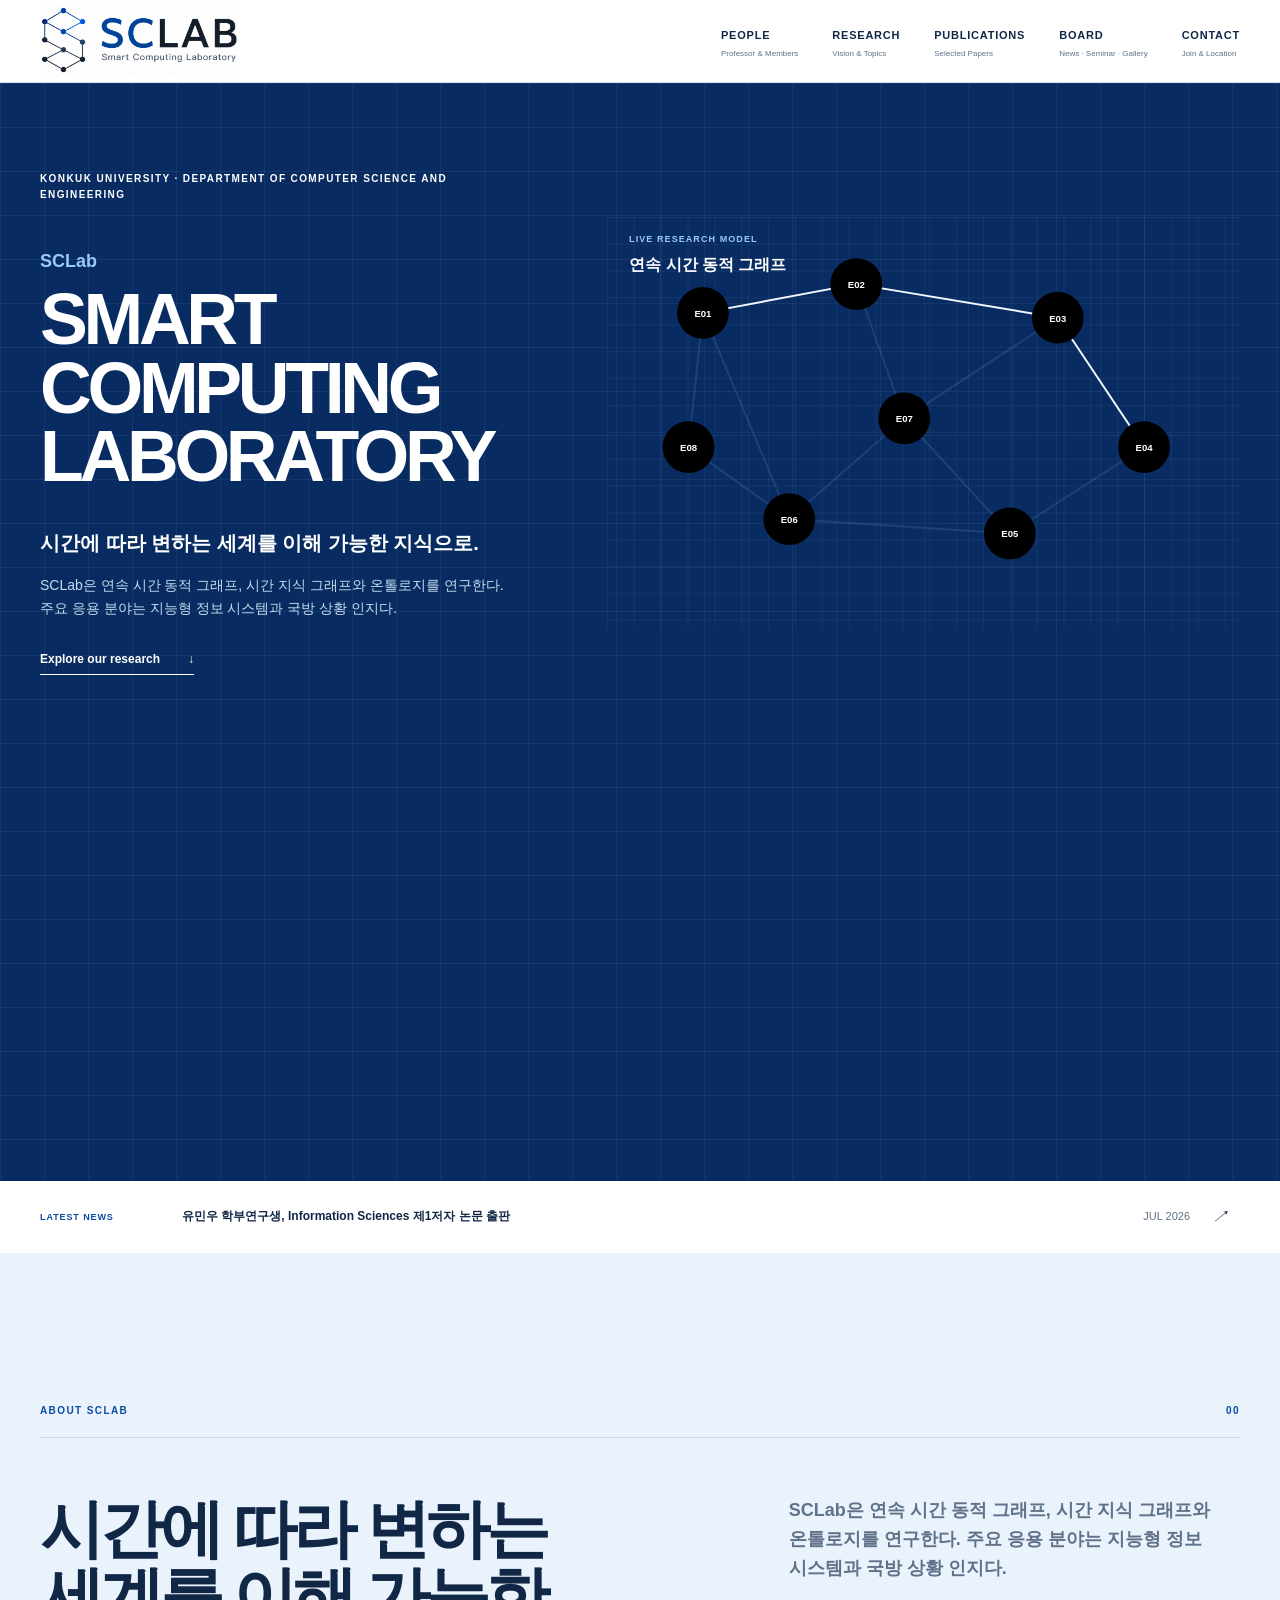
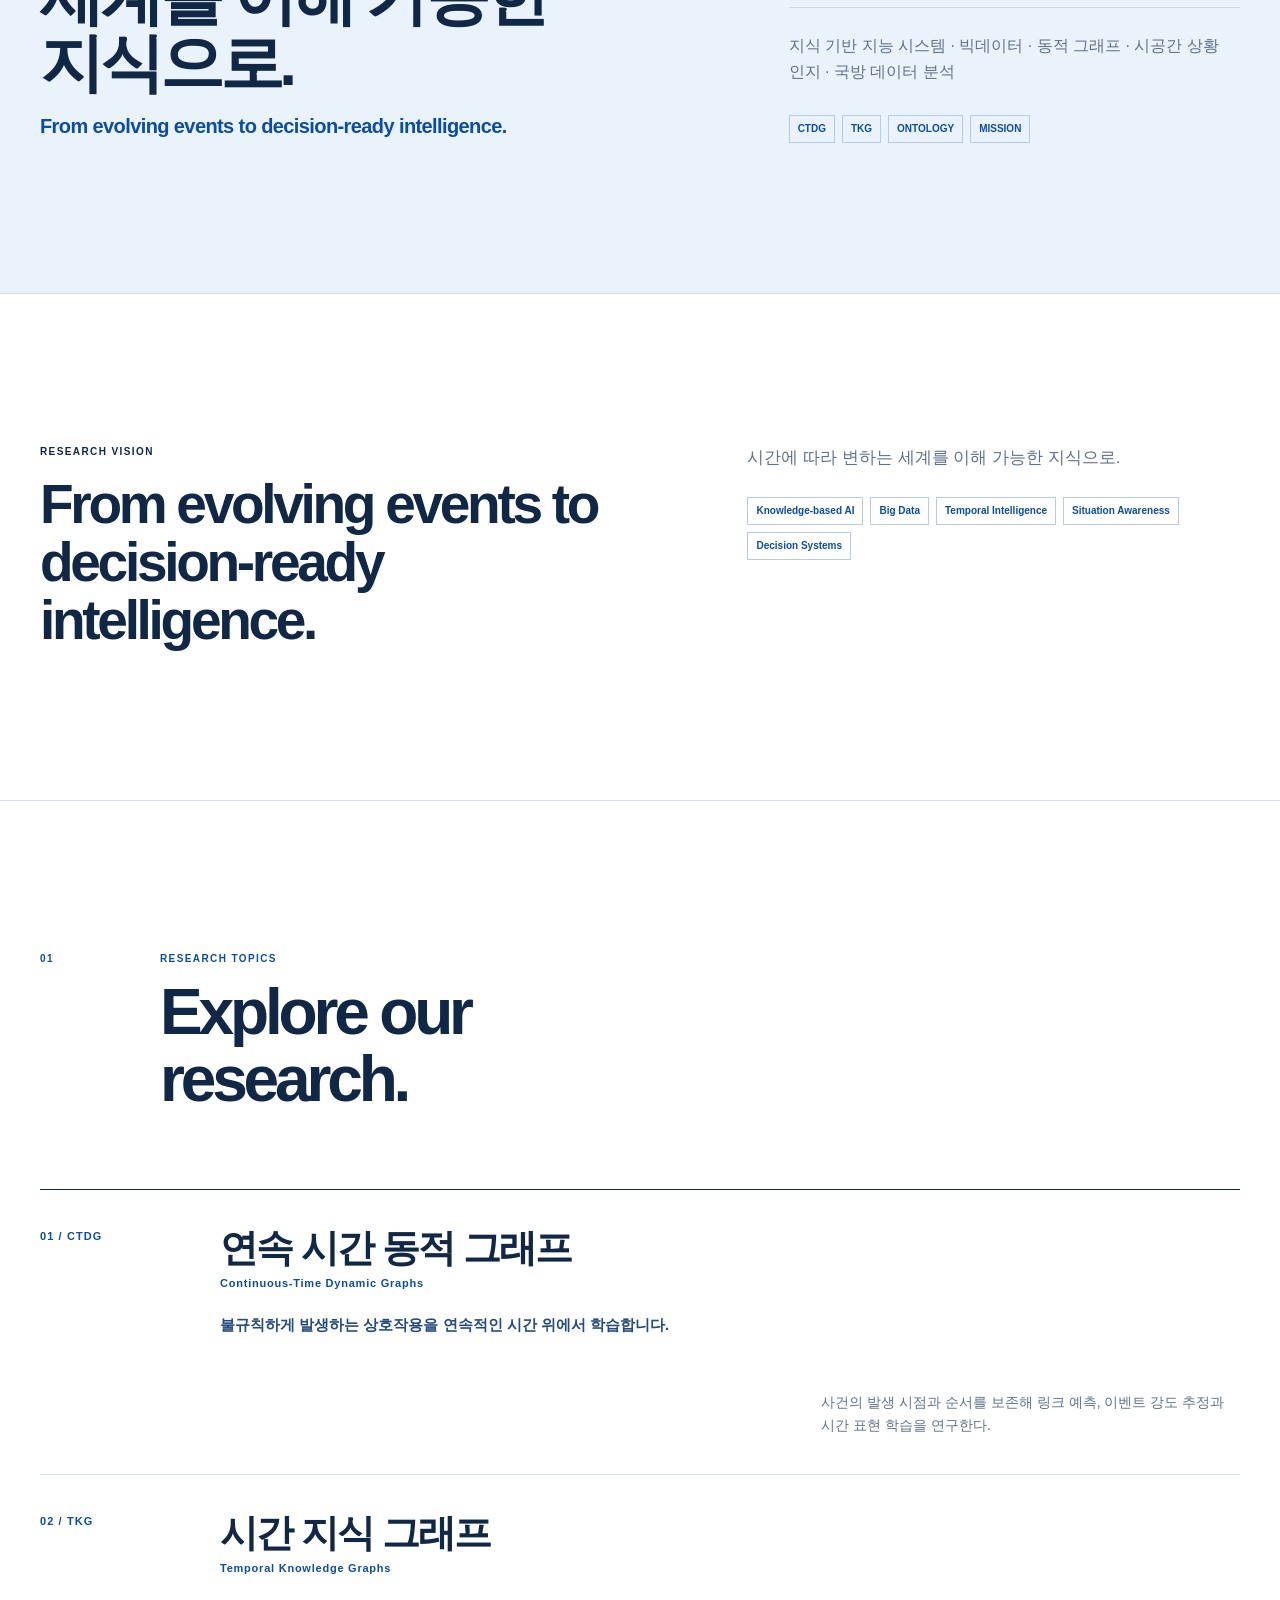
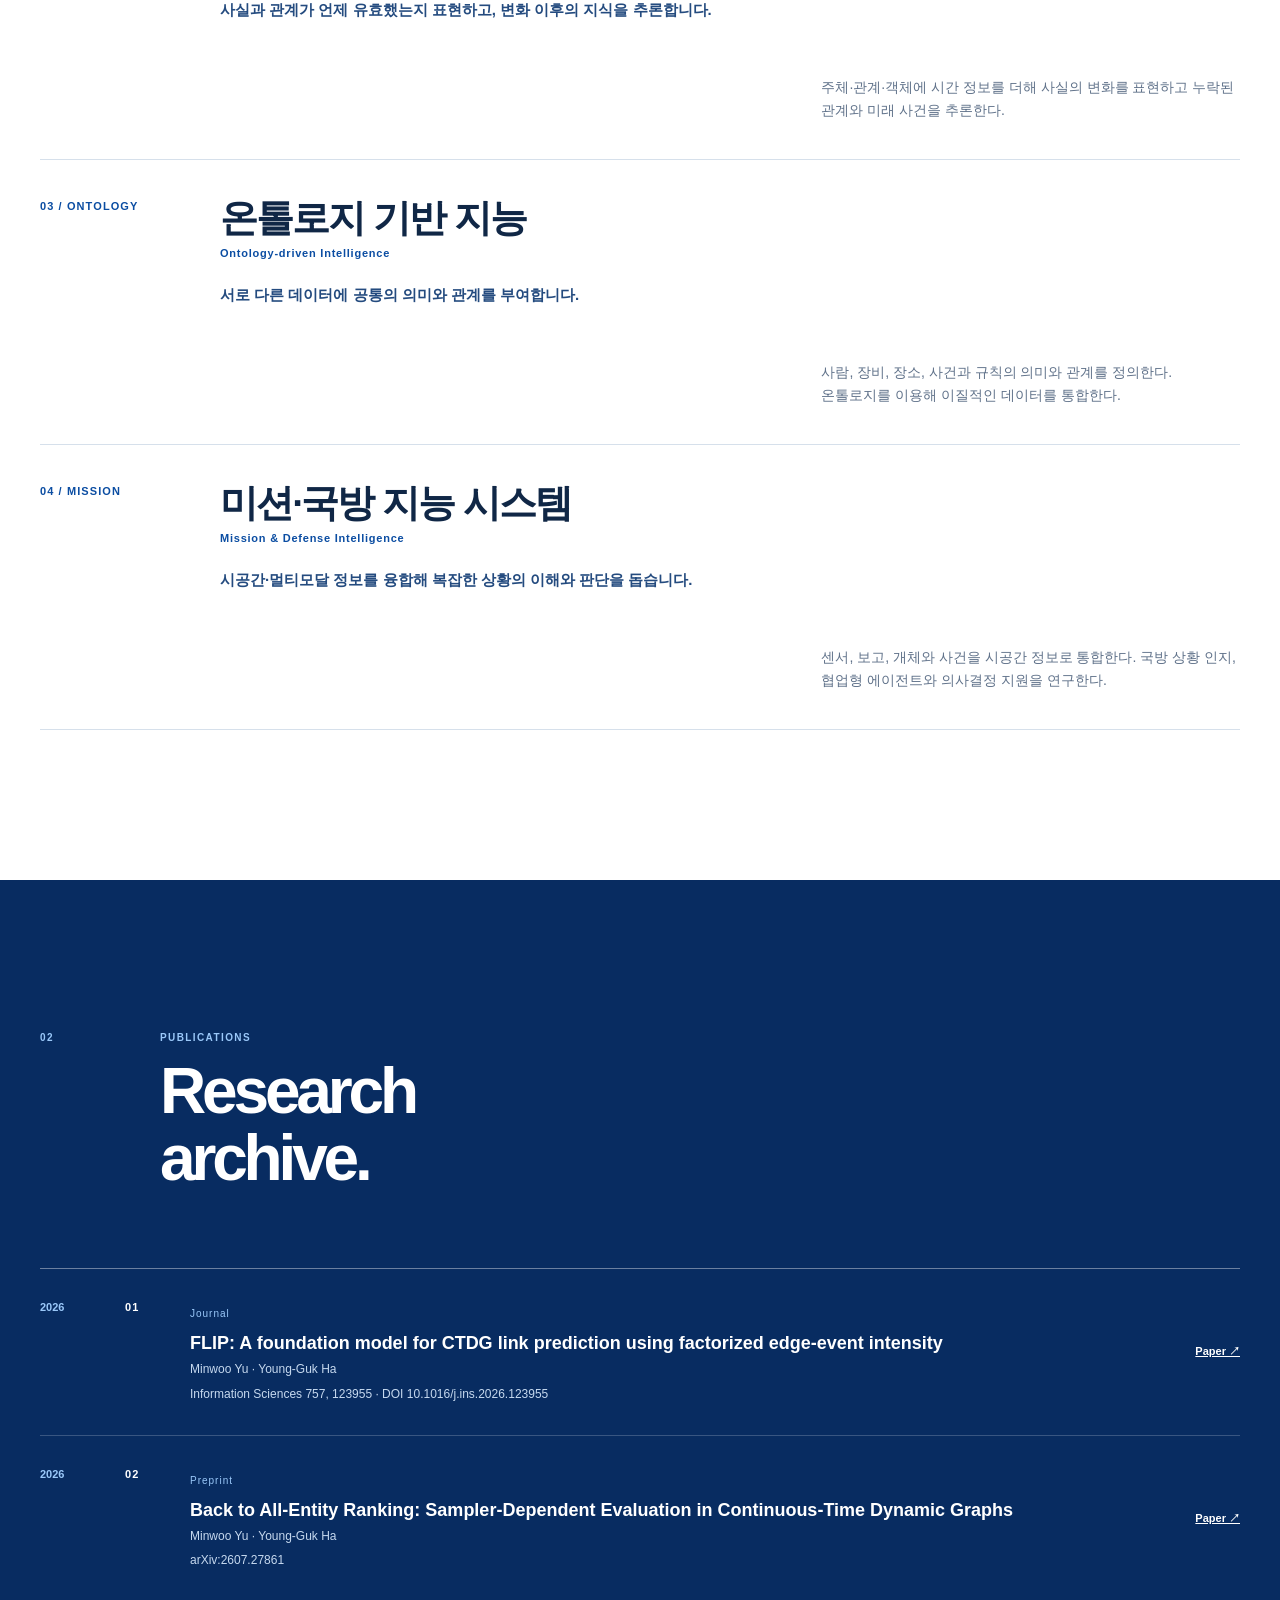
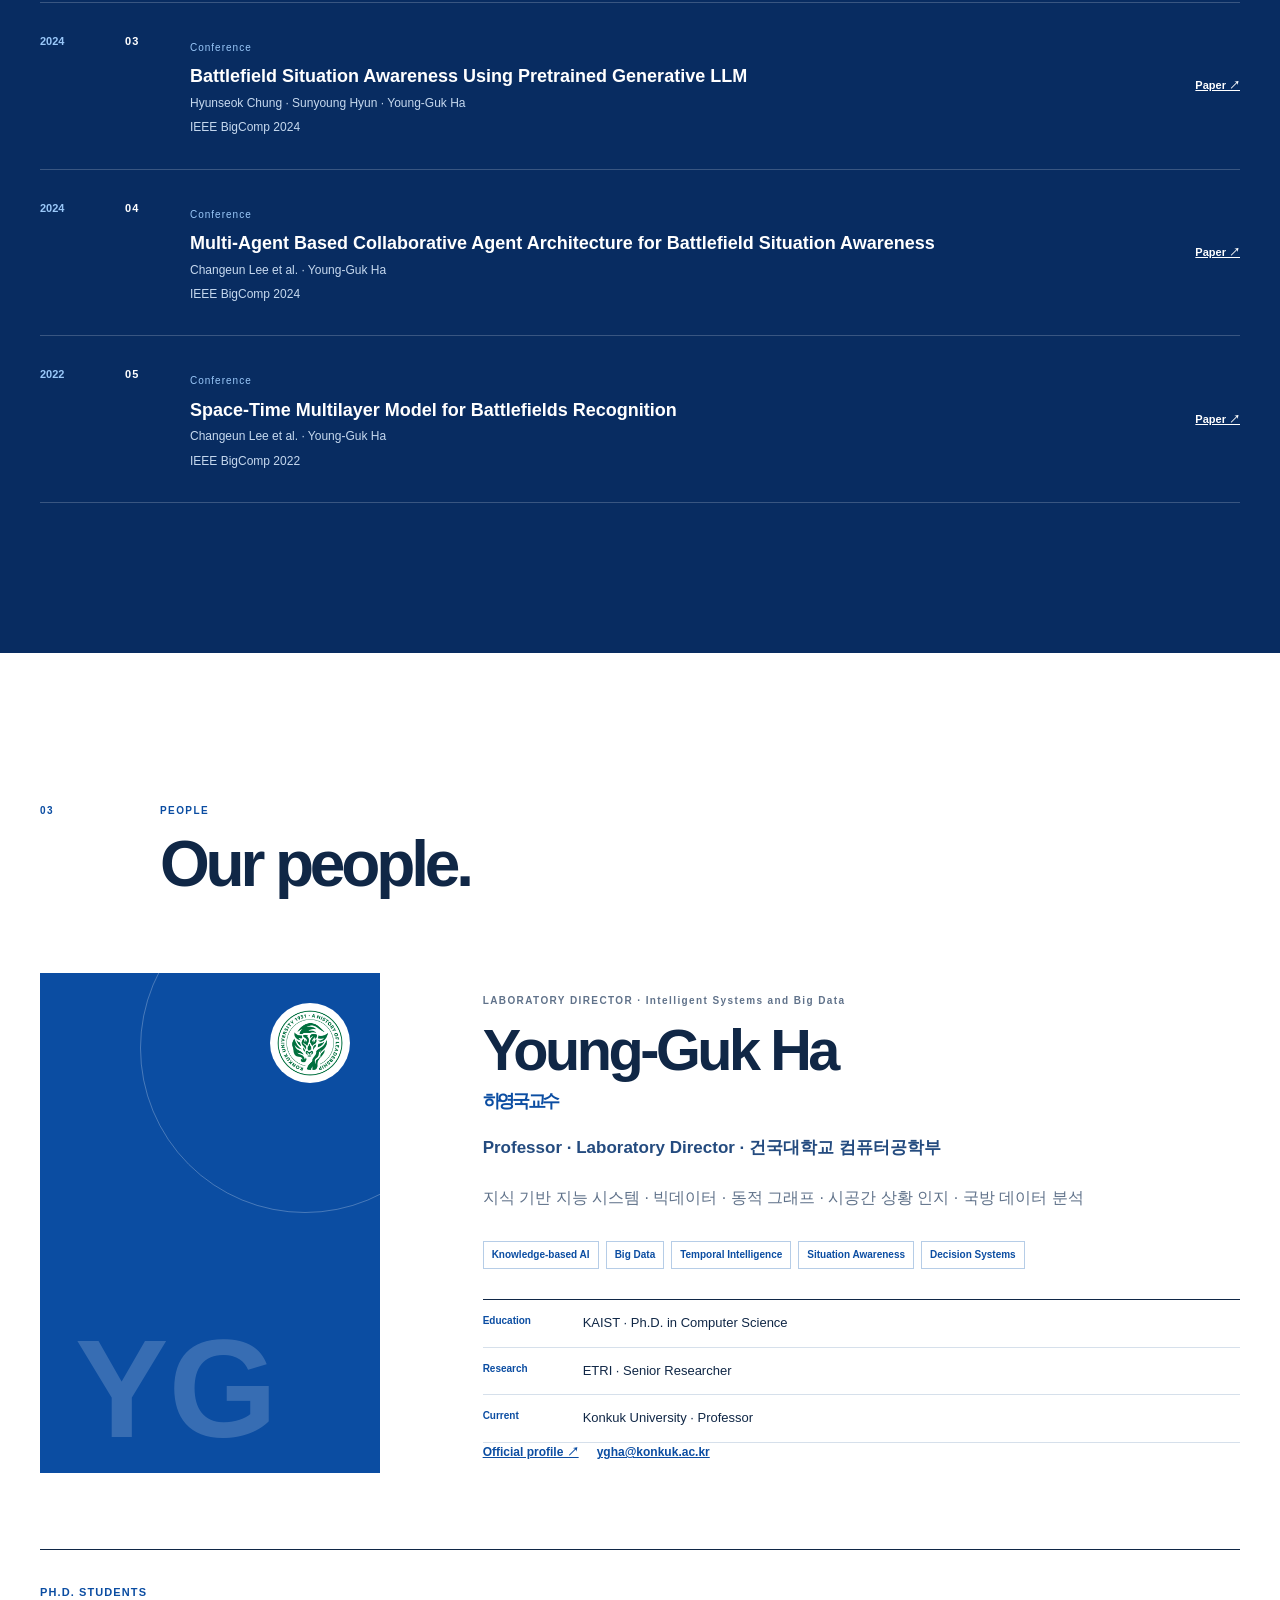
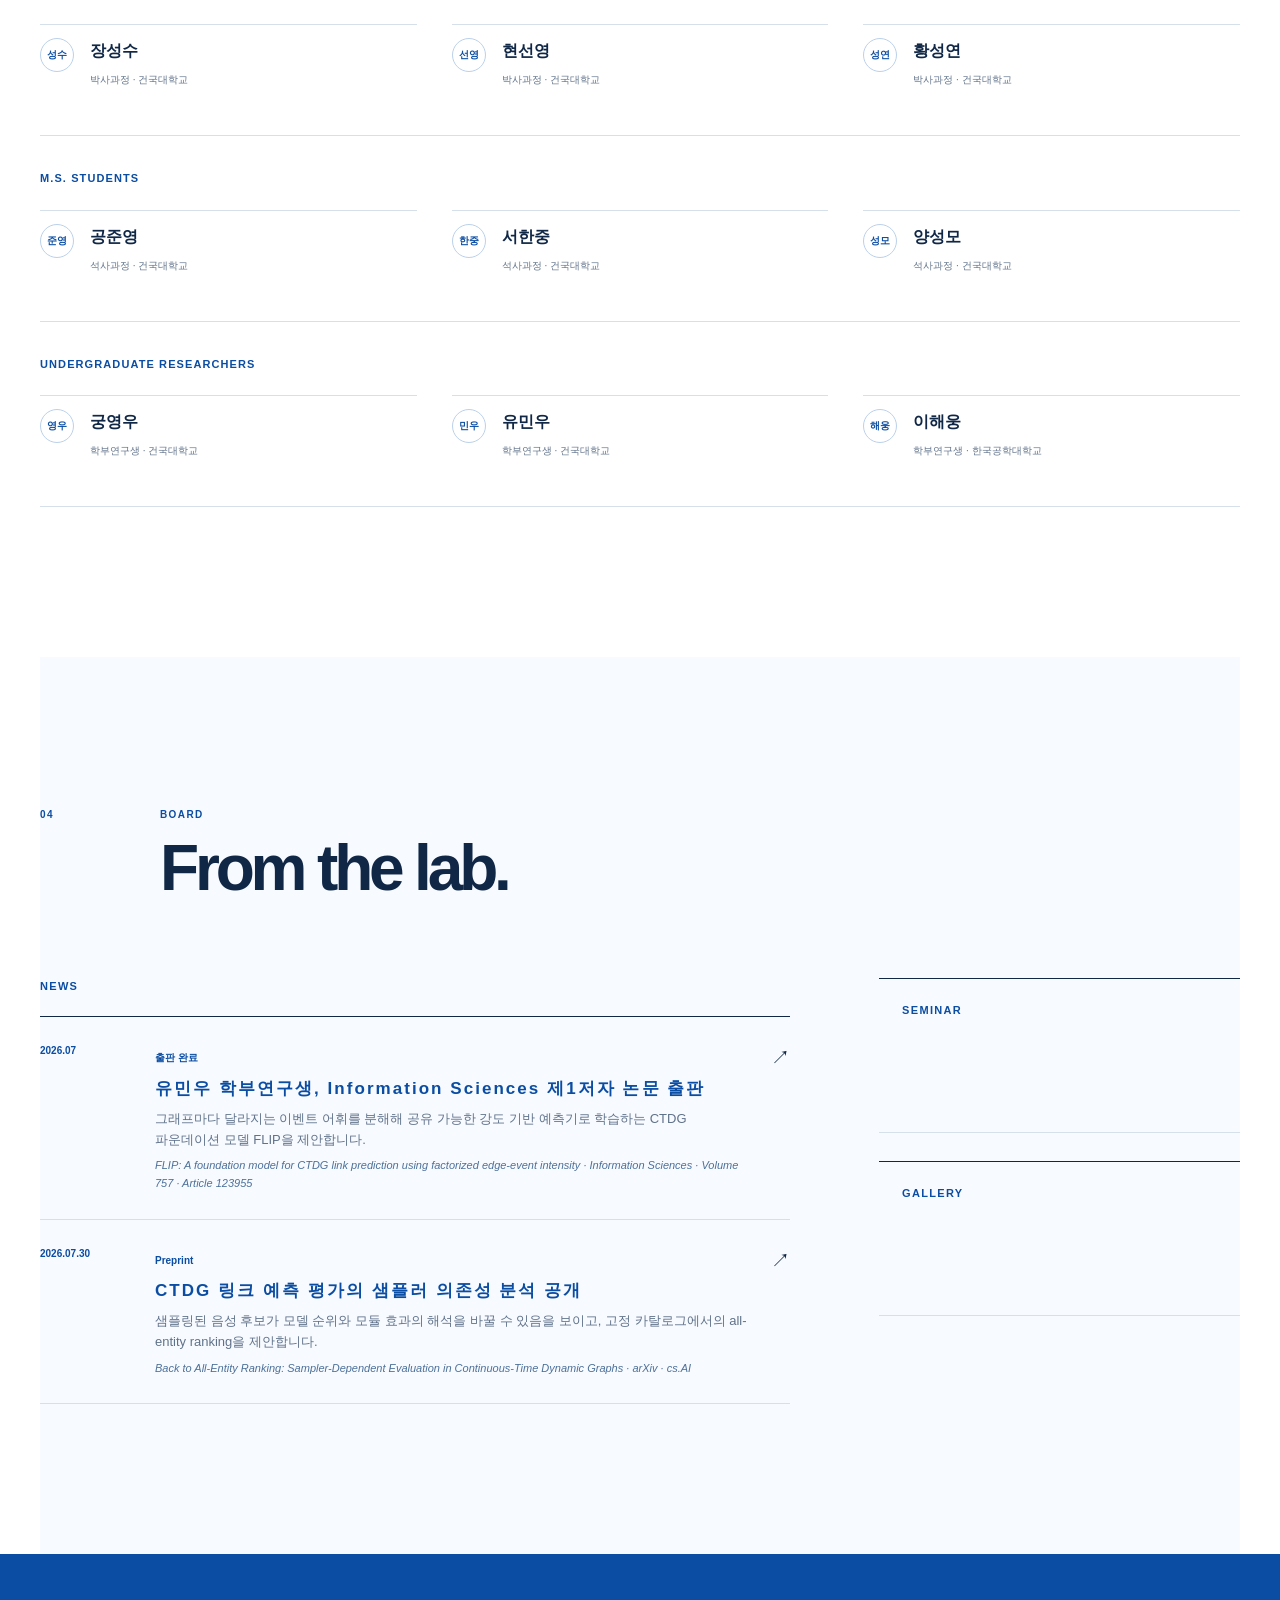
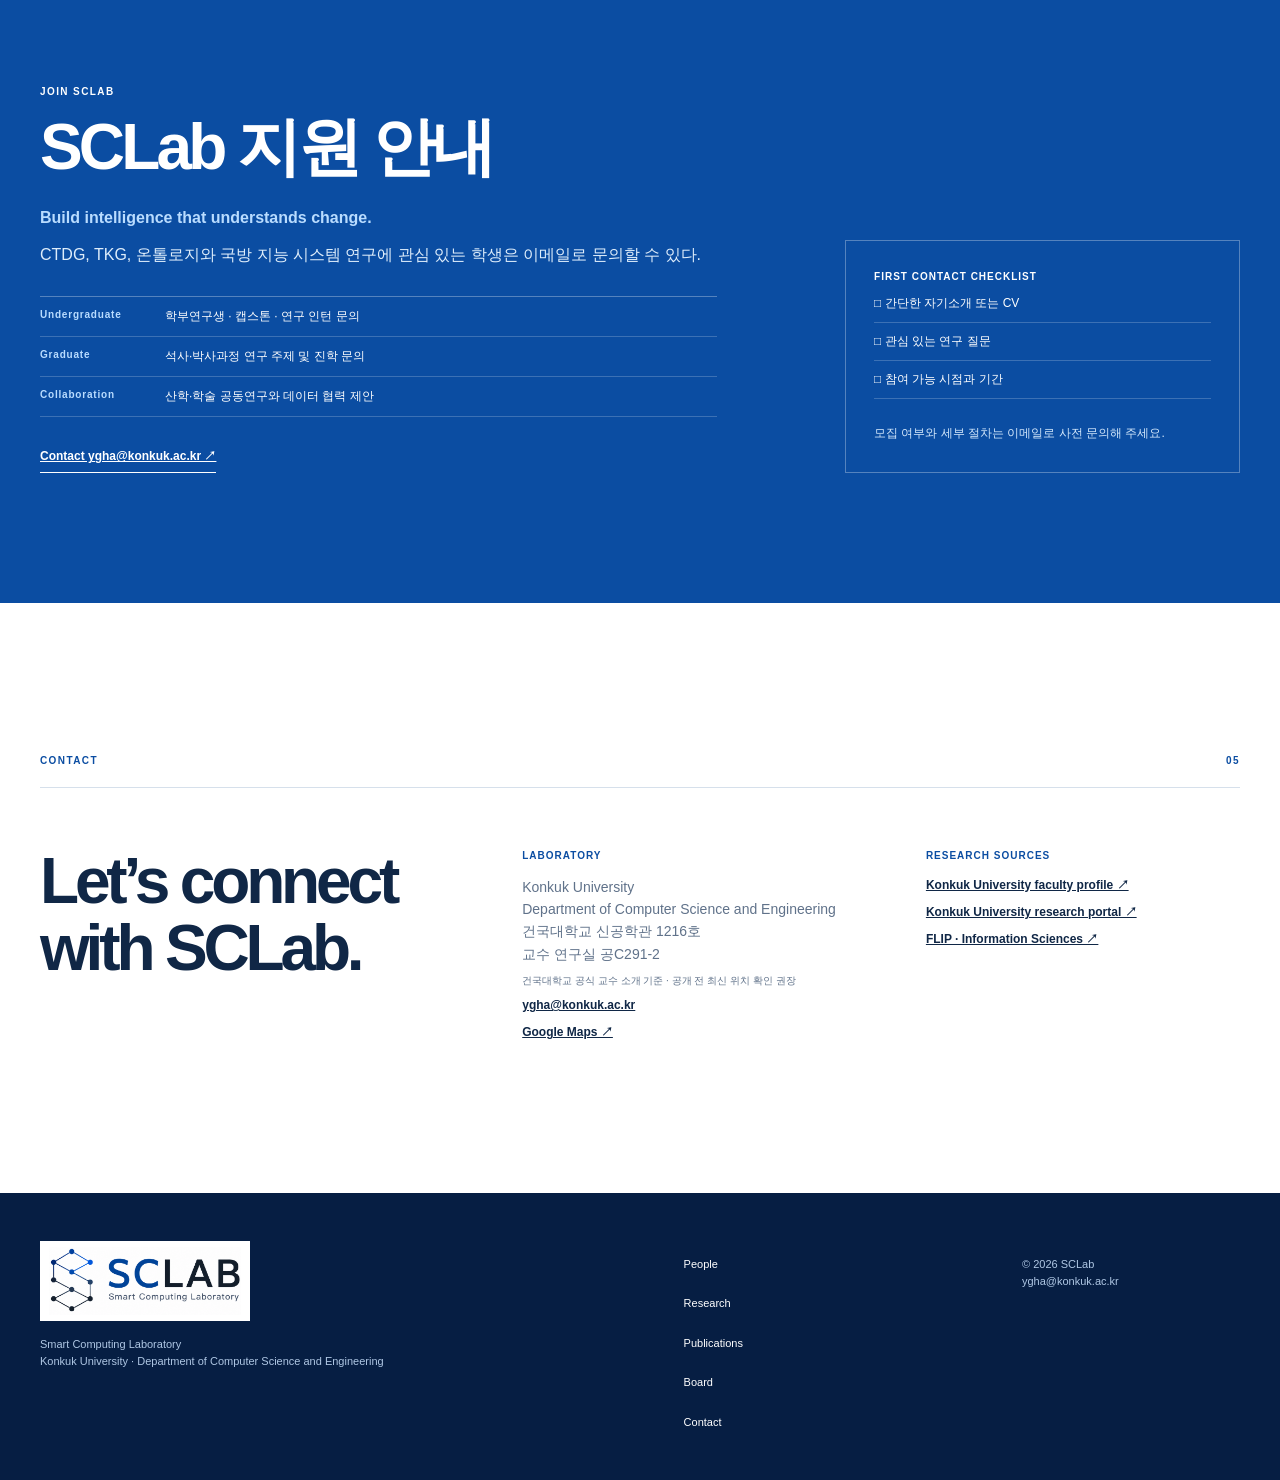
==== commit 466534a7: "U" ====
--- a/index.html
+++ b/index.html
@@ -18,11 +18,11 @@
         <a class="brand" href="#top" aria-label="SCLab 홈"><img src="./resource/sclab%20%EB%A1%9C%EA%B3%A0.png" alt="Smart Computing Laboratory" /></a>
         <button class="menu-button" type="button" aria-expanded="false" aria-controls="main-nav"><span class="sr-only">메뉴 열기</span><i></i><i></i><i></i></button>
         <nav class="main-nav" id="main-nav" aria-label="주요 메뉴">
-          <a href="#people"><span>PEOPLE</span><small>Professor & Members</small></a>
-          <a href="#research"><span>RESEARCH</span><small>Vision & Topics</small></a>
-          <a href="#publications"><span>PUBLICATIONS</span><small>Selected Papers</small></a>
-          <a href="#board"><span>BOARD</span><small>News · Seminar · Gallery</small></a>
-          <a href="#contact"><span>CONTACT</span><small>Join & Location</small></a>
+          <div class="nav-item"><a href="#people"><span>PEOPLE</span><small>Professor & Members</small></a><div class="nav-panel"><a href="#professor">Professor</a><a href="#members">Members</a></div></div>
+          <div class="nav-item"><a href="#vision"><span>RESEARCH</span><small>Vision & Topics</small></a><div class="nav-panel"><a href="#vision">Research Vision</a><a href="#research">Research Topics</a></div></div>
+          <div class="nav-item"><a href="#publications"><span>PUBLICATIONS</span><small>Selected Papers</small></a><div class="nav-panel"><a href="#publications">Papers</a></div></div>
+          <div class="nav-item"><a href="#board"><span>BOARD</span><small>News · Seminar · Gallery</small></a><div class="nav-panel"><a href="#news">News</a><a href="#seminar">Seminar</a><a href="#gallery">Gallery</a></div></div>
+          <div class="nav-item"><a href="#contact"><span>CONTACT</span><small>Join & Location</small></a><div class="nav-panel"><a href="#join">Join Us</a><a href="#location">Location</a></div></div>
         </nav>
       </div>
     </header>
@@ -48,12 +48,13 @@
       </section>
 
       <section class="about page-section" id="about" data-about></section>
+      <section class="vision page-section" id="vision" data-vision></section>
       <section class="research page-section" id="research"><div class="section-intro"><p class="section-index">01</p><div><p class="eyebrow">RESEARCH TOPICS</p><h2>Explore our<br />research.</h2></div></div><div class="research-list" data-research-grid></div></section>
       <section class="publications page-section" id="publications"><div class="section-intro"><p class="section-index">02</p><div><p class="eyebrow">PUBLICATIONS</p><h2>Research<br />archive.</h2></div></div><div class="publication-archive" data-publication-list></div></section>
-      <section class="people page-section" id="people"><div class="section-intro"><p class="section-index">03</p><div><p class="eyebrow">PEOPLE</p><h2>Our people.</h2></div></div><div class="professor-profile" data-professor></div><div class="member-directory" data-people></div></section>
-      <section class="board page-section" id="board"><div class="section-intro"><p class="section-index">04</p><div><p class="eyebrow">BOARD</p><h2>From the lab.</h2></div></div><div class="board-layout"><div><h3>NEWS</h3><div class="news-feed" data-news-list></div></div><aside class="board-empty"><section><h3>SEMINAR</h3></section><section><h3>GALLERY</h3></section></aside></div></section>
+      <section class="people page-section" id="people"><div class="section-intro"><p class="section-index">03</p><div><p class="eyebrow">PEOPLE</p><h2>Our people.</h2></div></div><div class="professor-profile" id="professor" data-professor></div><div class="member-directory" id="members" data-people></div></section>
+      <section class="board page-section" id="board"><div class="section-intro"><p class="section-index">04</p><div><p class="eyebrow">BOARD</p><h2>From the lab.</h2></div></div><div class="board-layout"><div id="news"><h3>NEWS</h3><div class="news-feed" data-news-list></div></div><aside class="board-empty"><section id="seminar"><h3>SEMINAR</h3></section><section id="gallery"><h3>GALLERY</h3></section></aside></div></section>
       <section class="join" id="join"><div class="join-layout" data-join></div></section>
-      <section class="contact page-section" id="contact" data-contact></section>
+      <section class="contact page-section" id="contact"><div id="location" data-contact></div></section>
     </main>
     <footer class="site-footer" data-footer></footer>
     <script src="./data/content.js"></script><script src="./shared/shared.js"></script><script src="./app.js"></script>
--- a/compact.css
+++ b/compact.css
@@ -1,3 +1,16 @@
 /* Layout-specific refinements are contained in style.css. */
 .about h2 em { display: block; margin-top: 18px; color: var(--blue); font-size: 20px; font-style: normal; font-weight: 650; letter-spacing: -.03em; }
 .contact address small { display: block; margin-top: 8px; color: var(--muted); font-size: 10px; line-height: 1.5; }
+.nav-item { position: relative; }
+.nav-panel { position: absolute; top: calc(100% + 25px); left: -15px; display: grid; min-width: 155px; padding: 14px 15px; gap: 8px; background: #fff; border: 1px solid var(--line); box-shadow: 0 12px 25px rgba(8,44,97,.1); opacity: 0; pointer-events: none; transform: translateY(-5px); transition: opacity .18s, transform .18s; }
+.nav-item:hover .nav-panel, .nav-item:focus-within .nav-panel { opacity: 1; pointer-events: auto; transform: translateY(0); }
+.nav-panel a { color: var(--muted); font-size: 11px; font-weight: 600; letter-spacing: 0; text-decoration: none; }
+.nav-panel a:hover { color: var(--blue); }
+.vision { width: auto; padding-right: max(40px,calc((100% - 1280px)/2)); padding-left: max(40px,calc((100% - 1280px)/2)); background: #fff; border-top: 1px solid var(--line); border-bottom: 1px solid var(--line); }
+.vision-layout { display: grid; grid-template-columns: 1fr .85fr; gap: 10vw; }
+.vision h2 { margin-top: 15px; font-size: clamp(38px,4.3vw,64px); line-height: 1.06; letter-spacing: -.06em; }
+.vision-layout > div:last-child { color: var(--muted); font-size: 17px; word-break: keep-all; }
+.vision ul { display: flex; margin-top: 26px; flex-wrap: wrap; gap: 7px; }
+.vision li { padding: 5px 8px; border: 1px solid #b6cde7; color: var(--blue); font-size: 10px; font-weight: 700; }
+@media(max-width:900px){.nav-panel{position:static;display:none;min-width:0;padding:8px 0;border:0;box-shadow:none;opacity:1;pointer-events:auto;transform:none}.nav-item:focus-within .nav-panel,.nav-item:hover .nav-panel{display:grid}.vision{padding-right:24px;padding-left:24px}.vision-layout{grid-template-columns:1fr;gap:30px}}
+@media(max-width:600px){.vision{padding:78px 16px}.vision-layout>div:last-child{font-size:15px}}
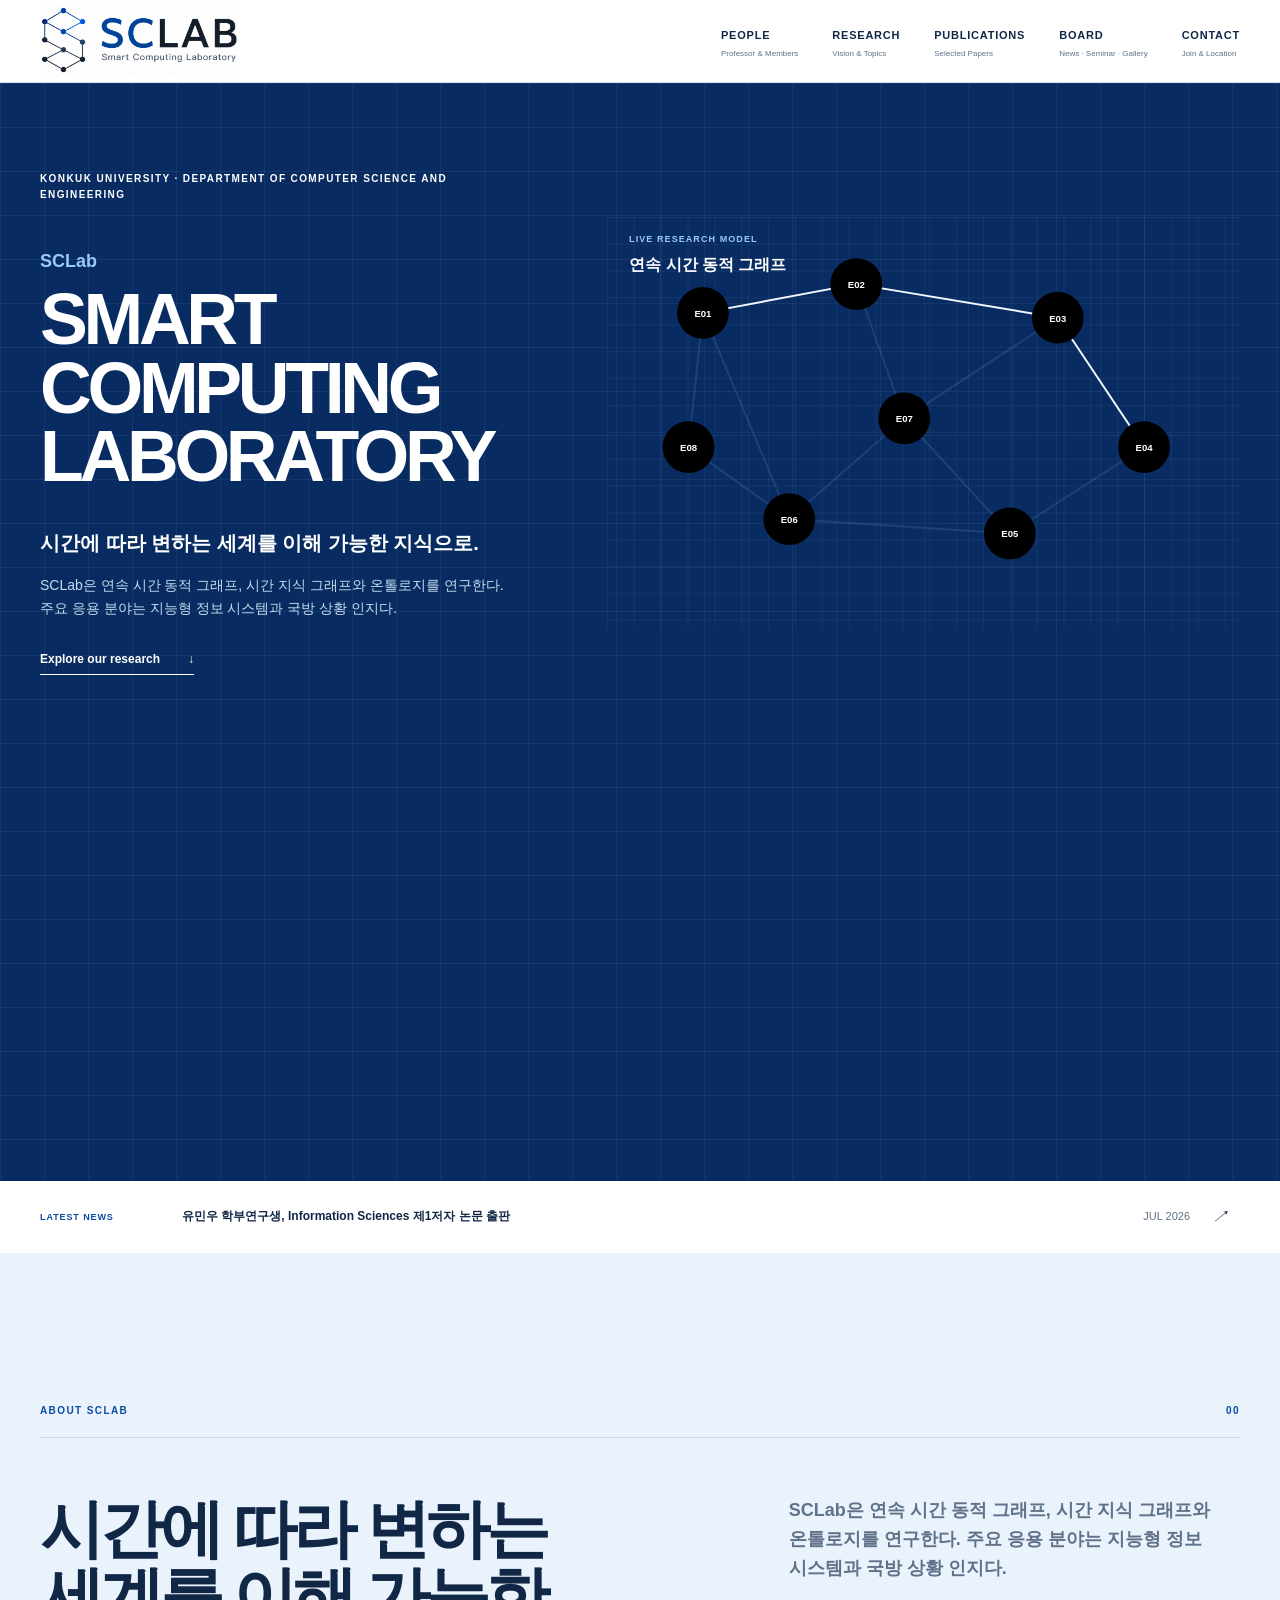
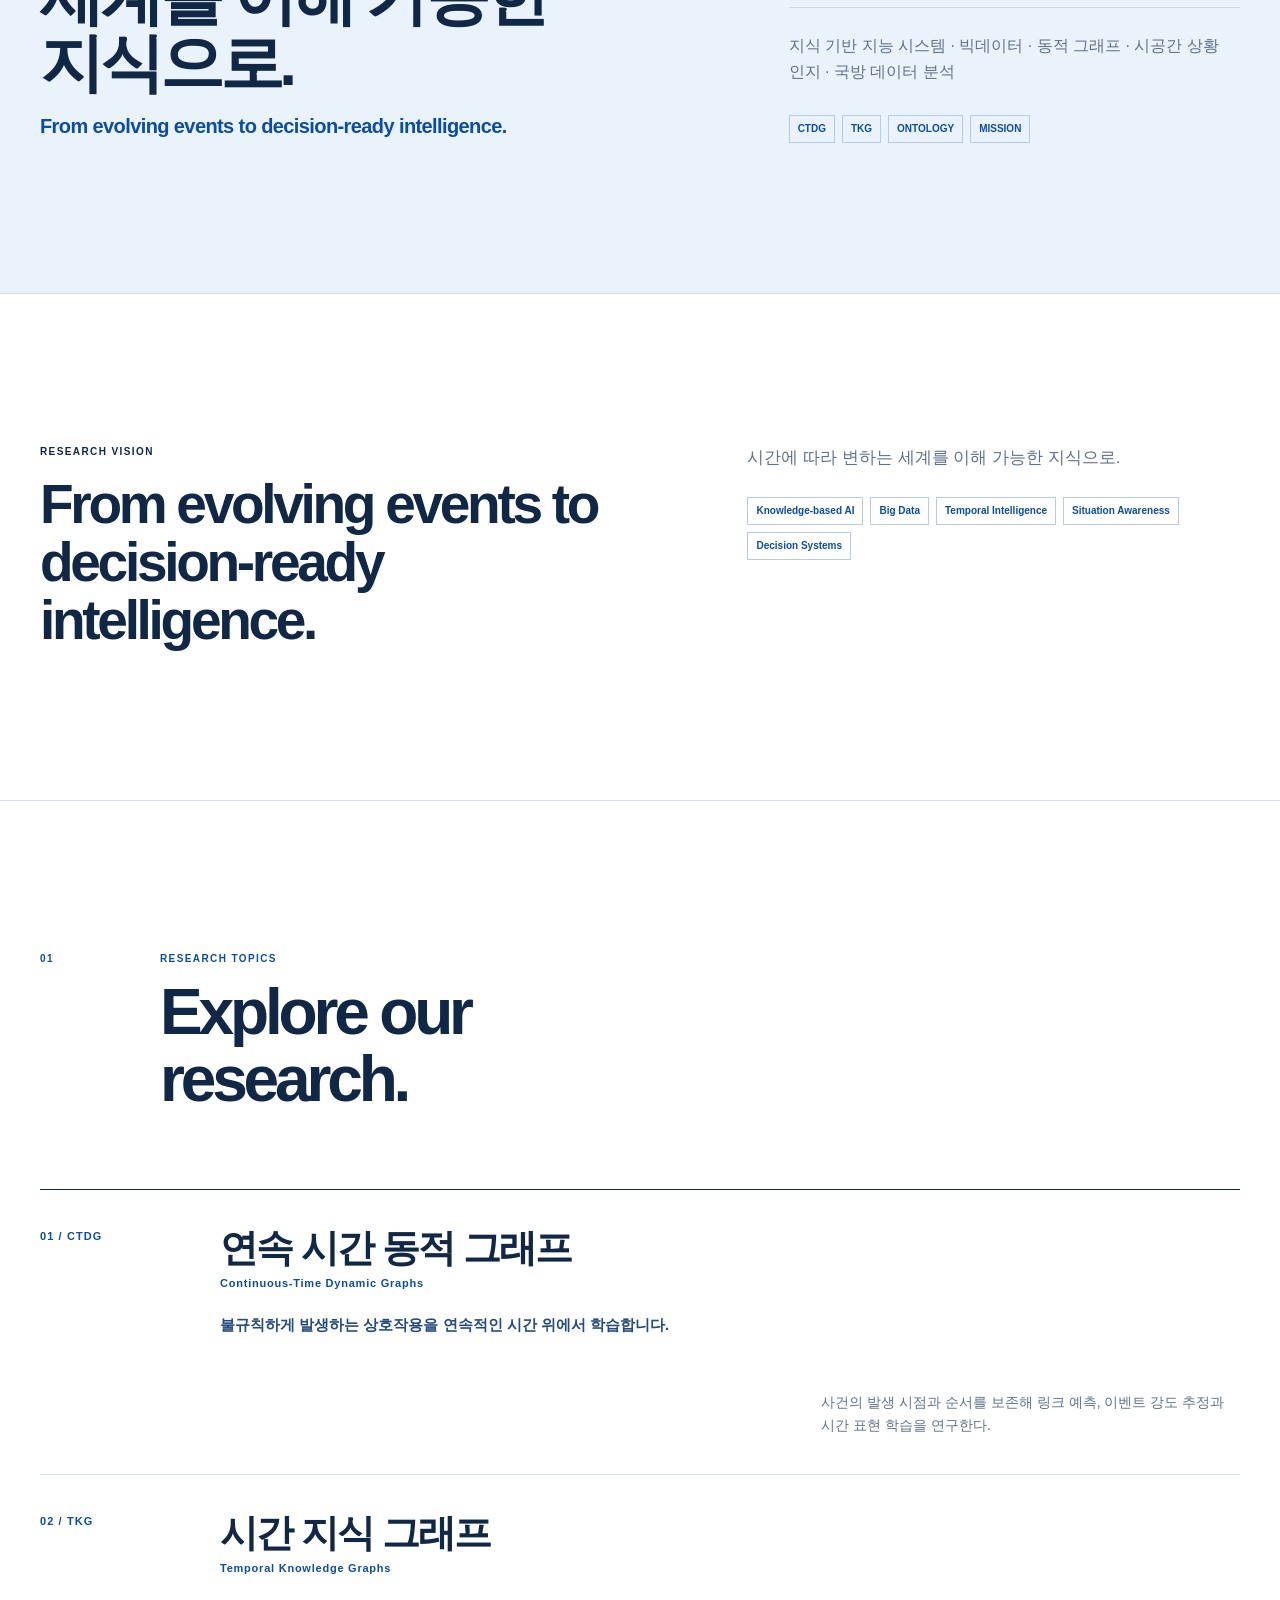
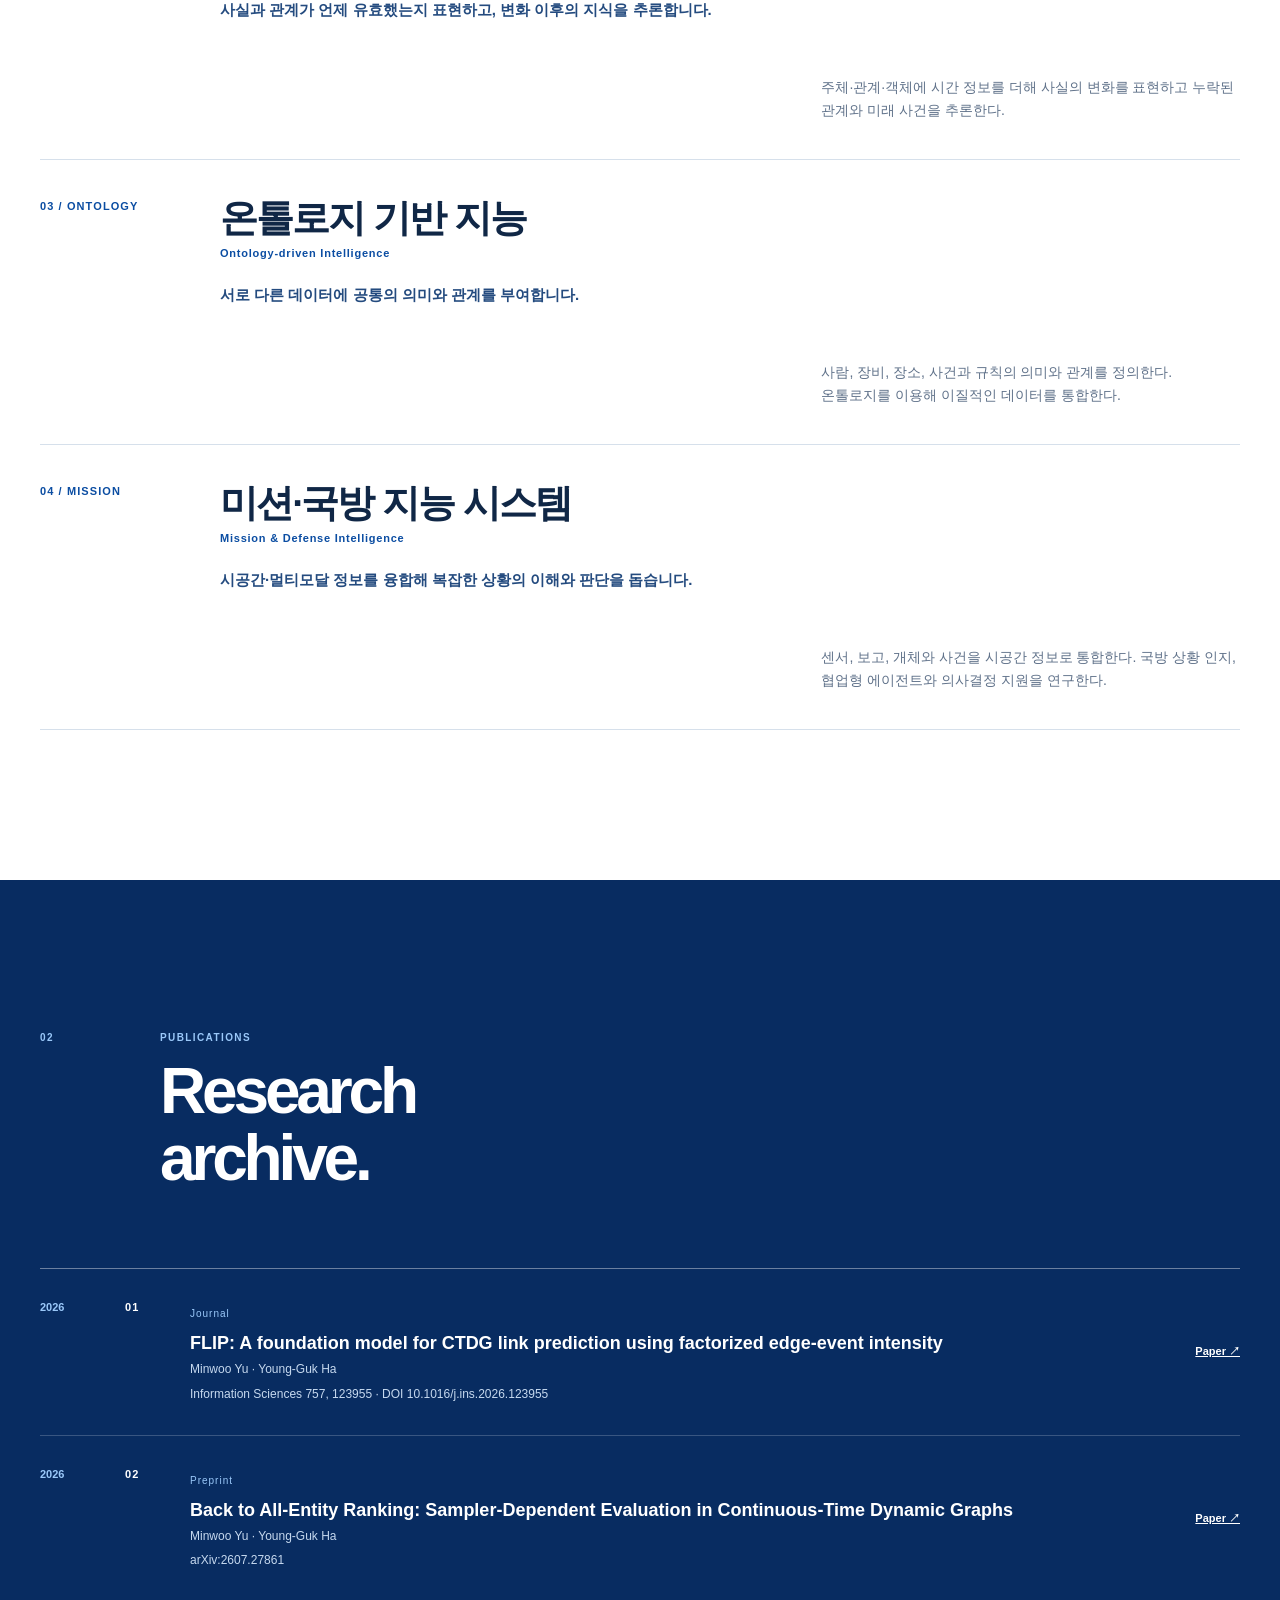
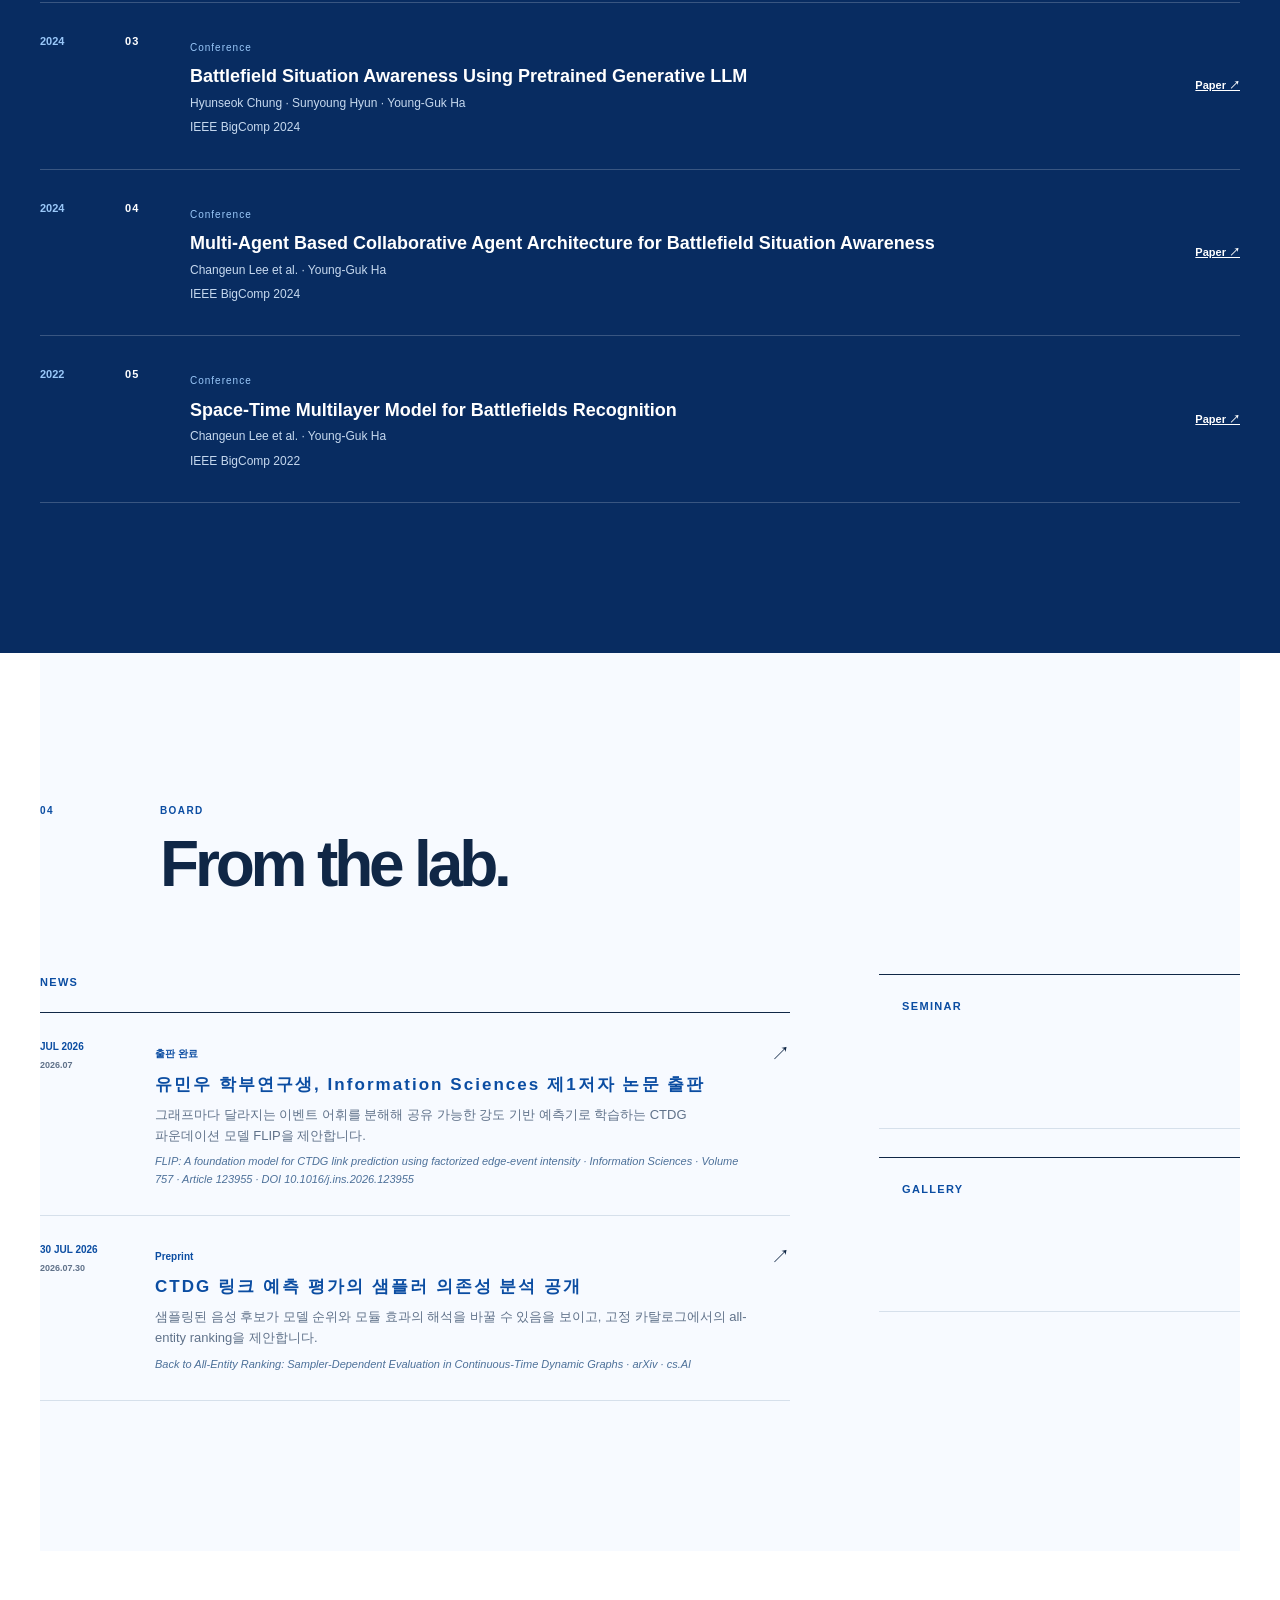
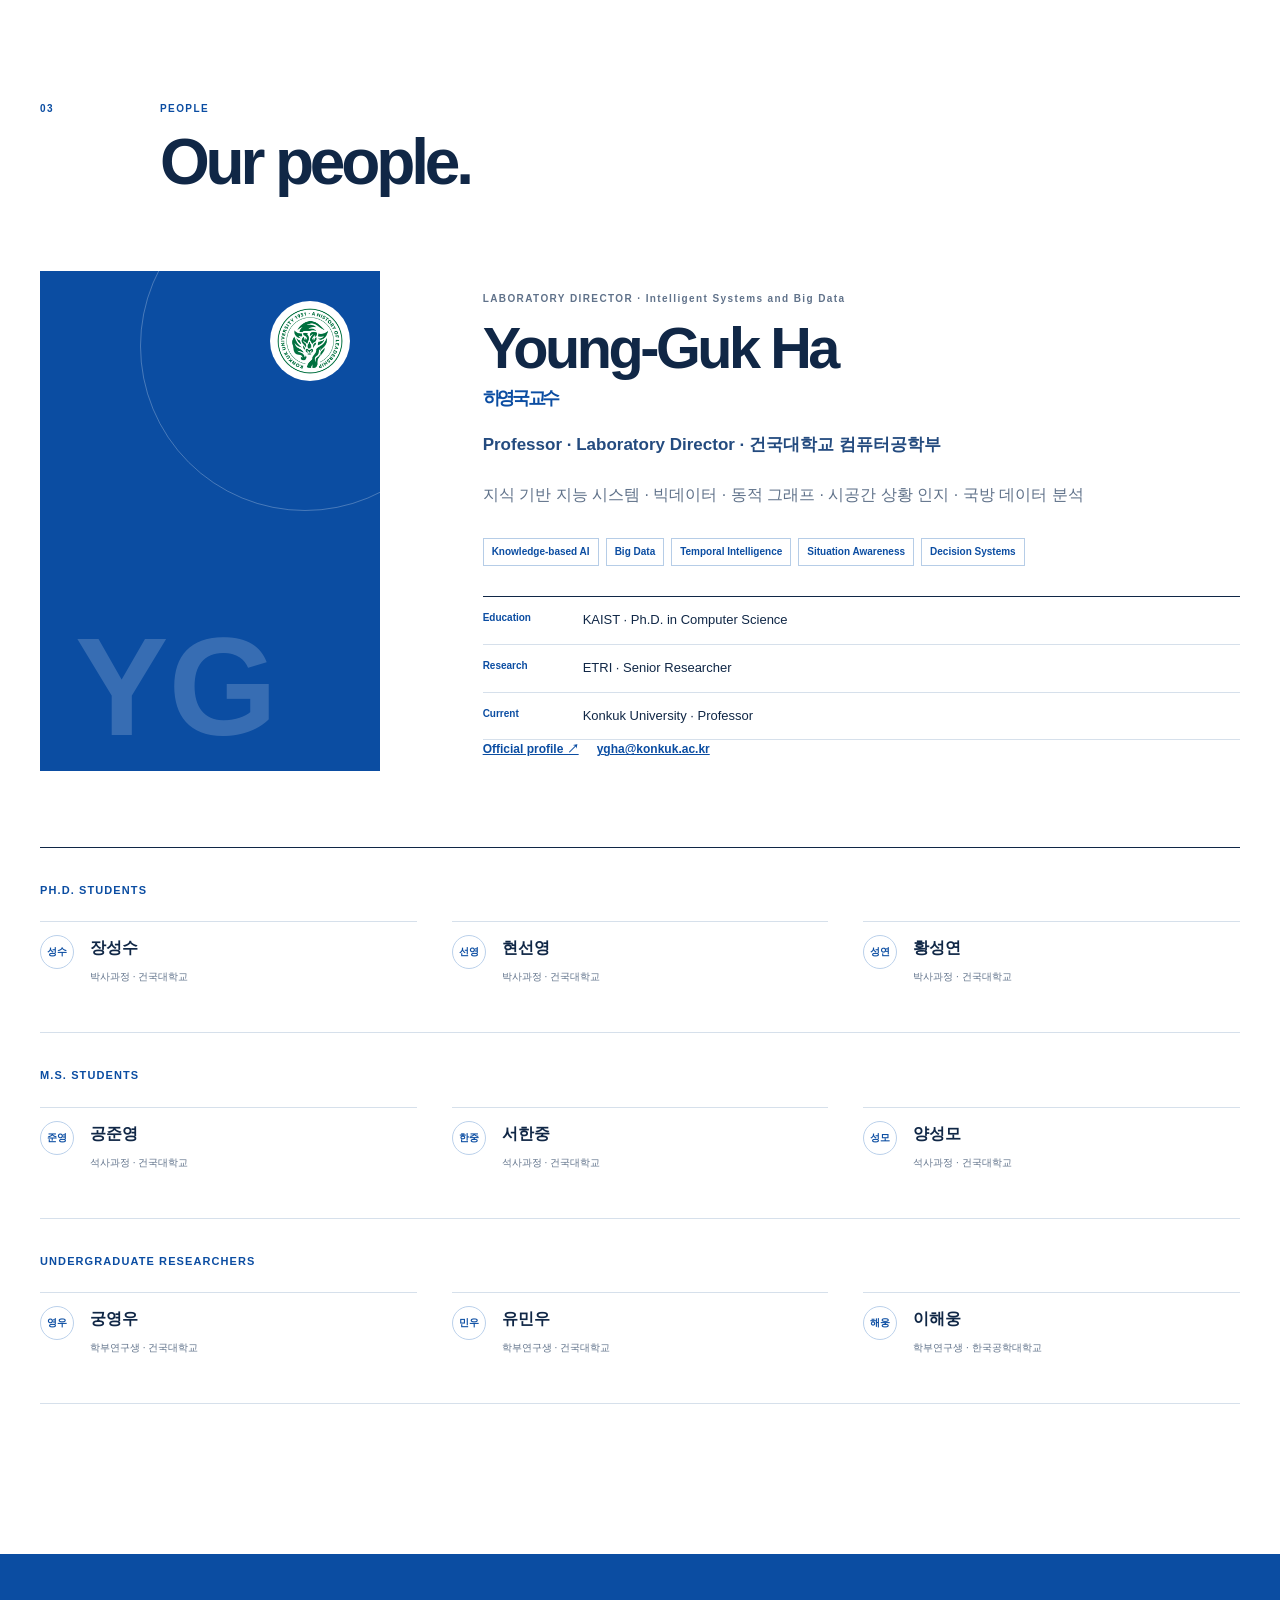
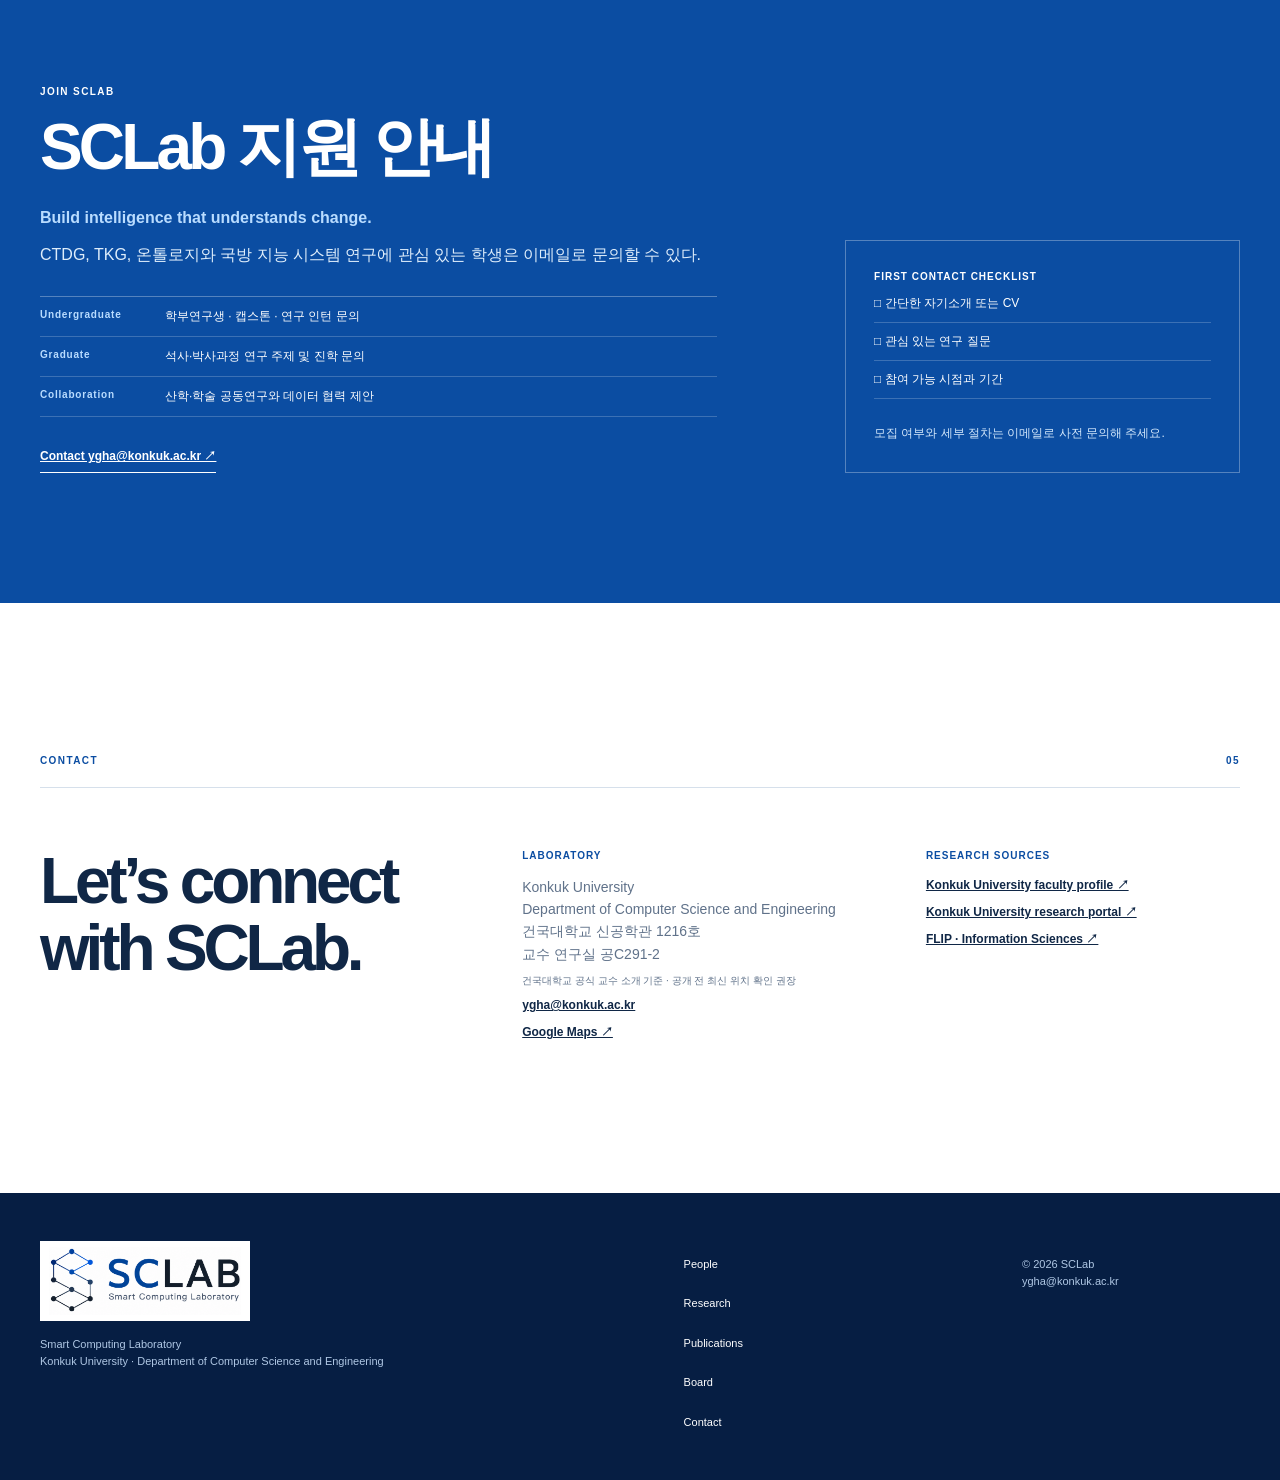
==== commit 01cb5064: "U" ====
--- a/index.html
+++ b/index.html
@@ -51,8 +51,8 @@
       <section class="vision page-section" id="vision" data-vision></section>
       <section class="research page-section" id="research"><div class="section-intro"><p class="section-index">01</p><div><p class="eyebrow">RESEARCH TOPICS</p><h2>Explore our<br />research.</h2></div></div><div class="research-list" data-research-grid></div></section>
       <section class="publications page-section" id="publications"><div class="section-intro"><p class="section-index">02</p><div><p class="eyebrow">PUBLICATIONS</p><h2>Research<br />archive.</h2></div></div><div class="publication-archive" data-publication-list></div></section>
+      <section class="board page-section" id="board"><div class="section-intro"><p class="section-index">04</p><div><p class="eyebrow">BOARD</p><h2>From the lab.</h2></div></div><div class="board-layout"><div id="news"><h3>NEWS</h3><div class="news-feed" data-news-list></div></div><aside class="board-empty"><section id="seminar"><h3>SEMINAR</h3></section><section id="gallery"><h3>GALLERY</h3></section></aside></div></section>
       <section class="people page-section" id="people"><div class="section-intro"><p class="section-index">03</p><div><p class="eyebrow">PEOPLE</p><h2>Our people.</h2></div></div><div class="professor-profile" id="professor" data-professor></div><div class="member-directory" id="members" data-people></div></section>
-      <section class="board page-section" id="board"><div class="section-intro"><p class="section-index">04</p><div><p class="eyebrow">BOARD</p><h2>From the lab.</h2></div></div><div class="board-layout"><div id="news"><h3>NEWS</h3><div class="news-feed" data-news-list></div></div><aside class="board-empty"><section id="seminar"><h3>SEMINAR</h3></section><section id="gallery"><h3>GALLERY</h3></section></aside></div></section>
       <section class="join" id="join"><div class="join-layout" data-join></div></section>
       <section class="contact page-section" id="contact"><div id="location" data-contact></div></section>
     </main>
--- a/compact.css
+++ b/compact.css
@@ -1,6 +1,7 @@
 /* Layout-specific refinements are contained in style.css. */
 .about h2 em { display: block; margin-top: 18px; color: var(--blue); font-size: 20px; font-style: normal; font-weight: 650; letter-spacing: -.03em; }
 .contact address small { display: block; margin-top: 8px; color: var(--muted); font-size: 10px; line-height: 1.5; }
+.news-entry time small { display: block; margin-top: 3px; color: var(--muted); font-size: 9px; font-weight: 600; }
 .nav-item { position: relative; }
 .nav-panel { position: absolute; top: calc(100% + 25px); left: -15px; display: grid; min-width: 155px; padding: 14px 15px; gap: 8px; background: #fff; border: 1px solid var(--line); box-shadow: 0 12px 25px rgba(8,44,97,.1); opacity: 0; pointer-events: none; transform: translateY(-5px); transition: opacity .18s, transform .18s; }
 .nav-item:hover .nav-panel, .nav-item:focus-within .nav-panel { opacity: 1; pointer-events: auto; transform: translateY(0); }
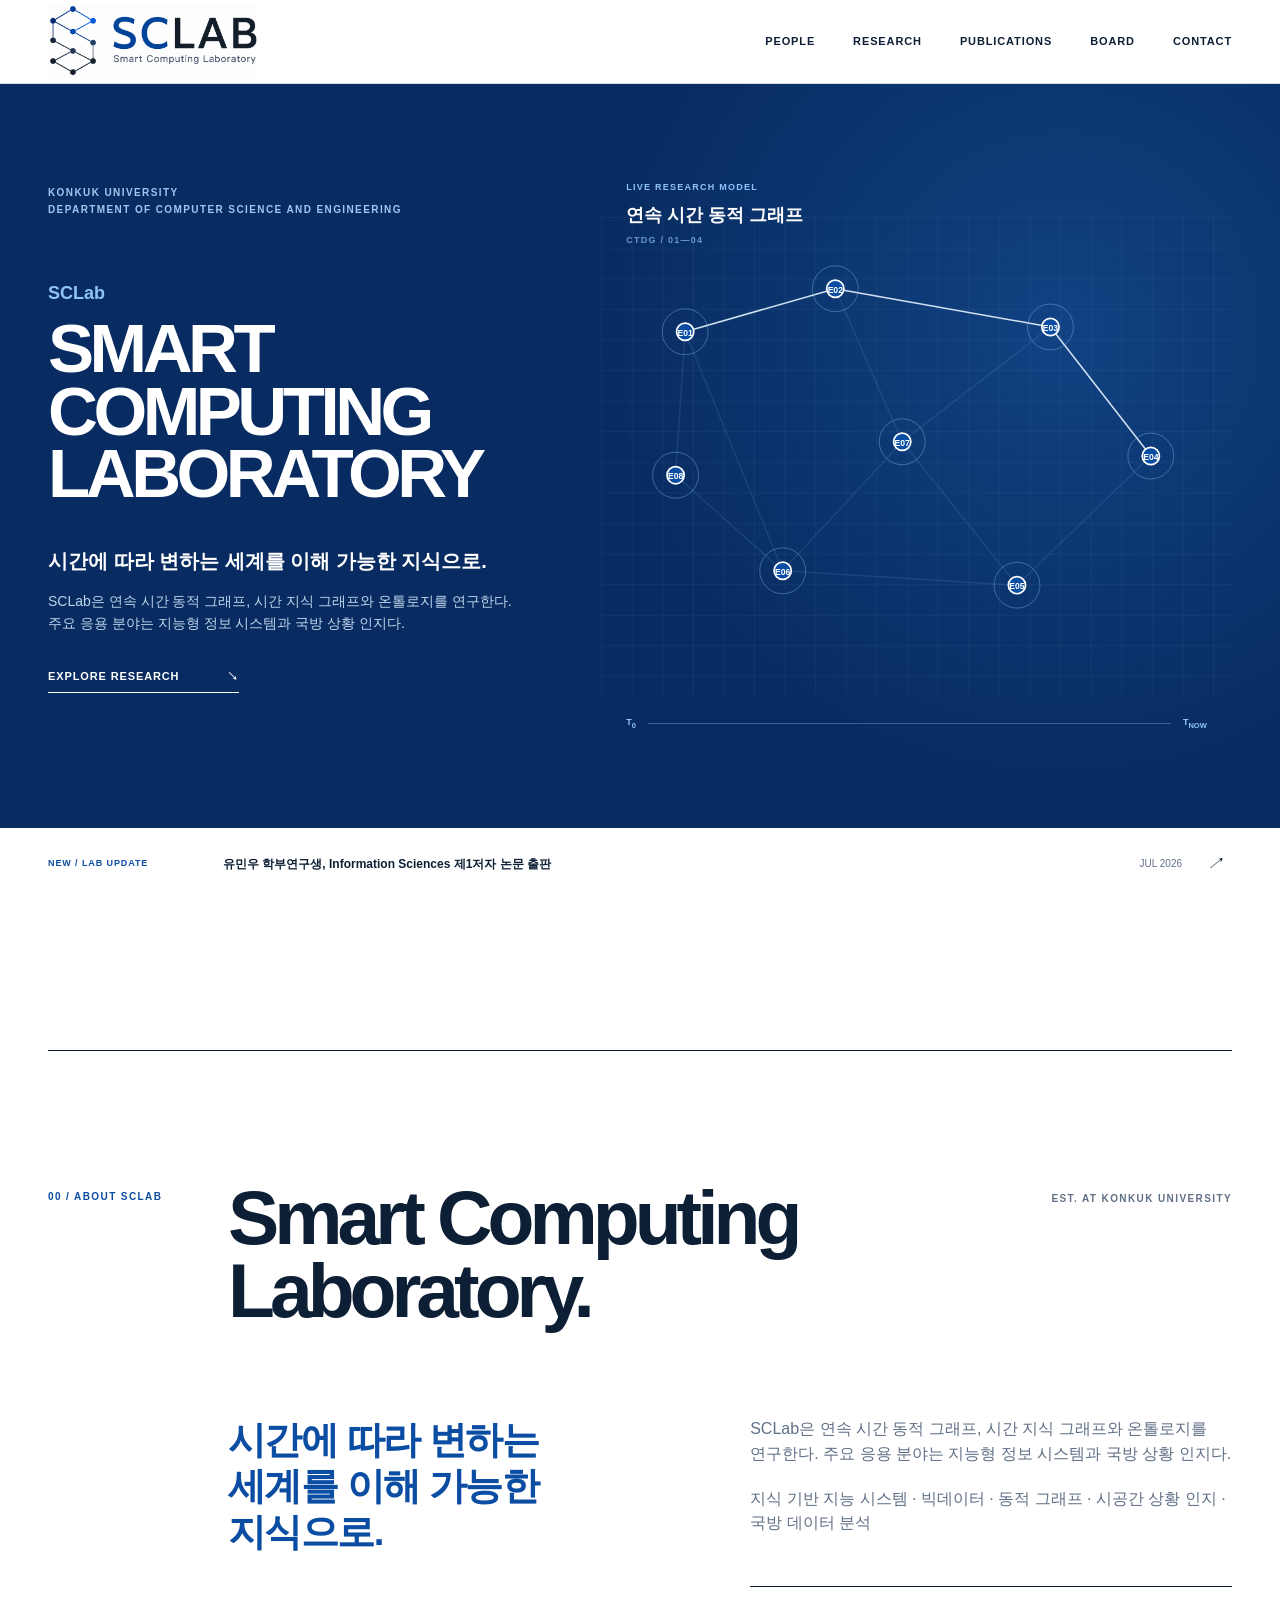
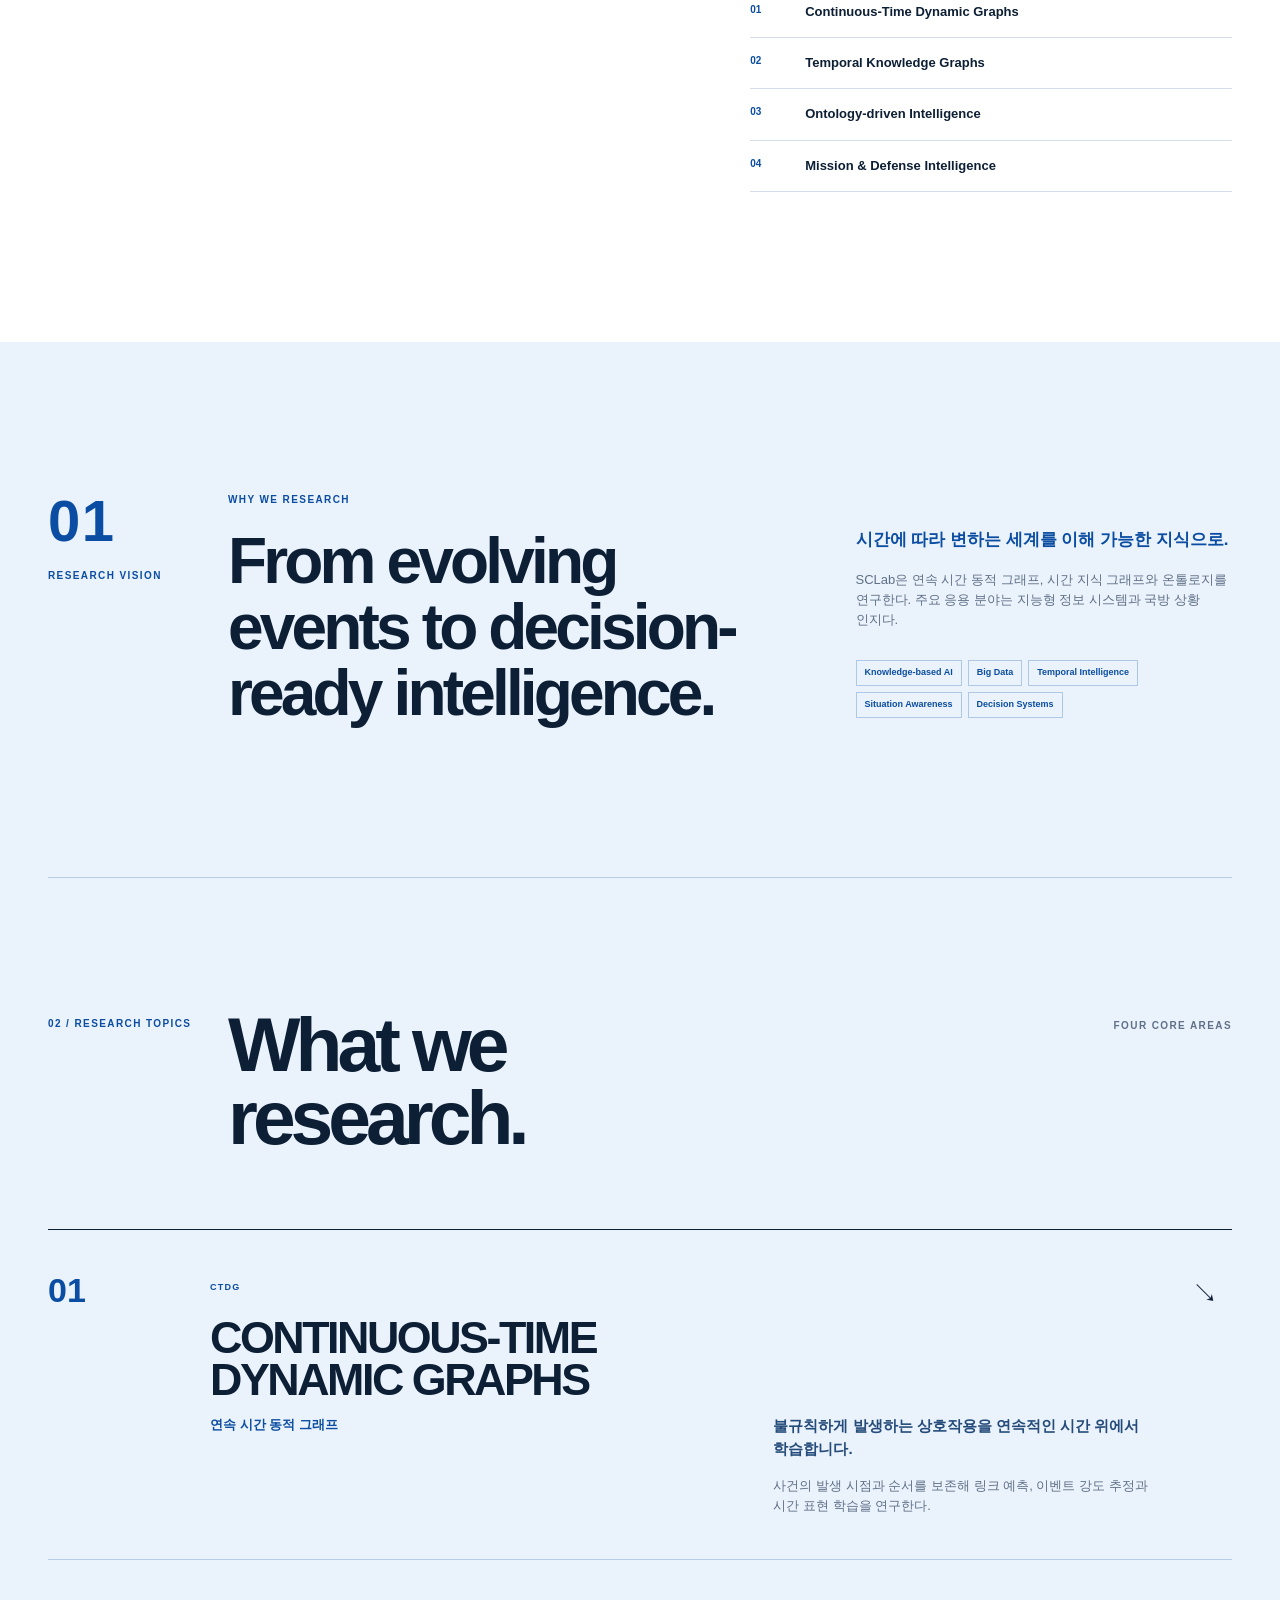
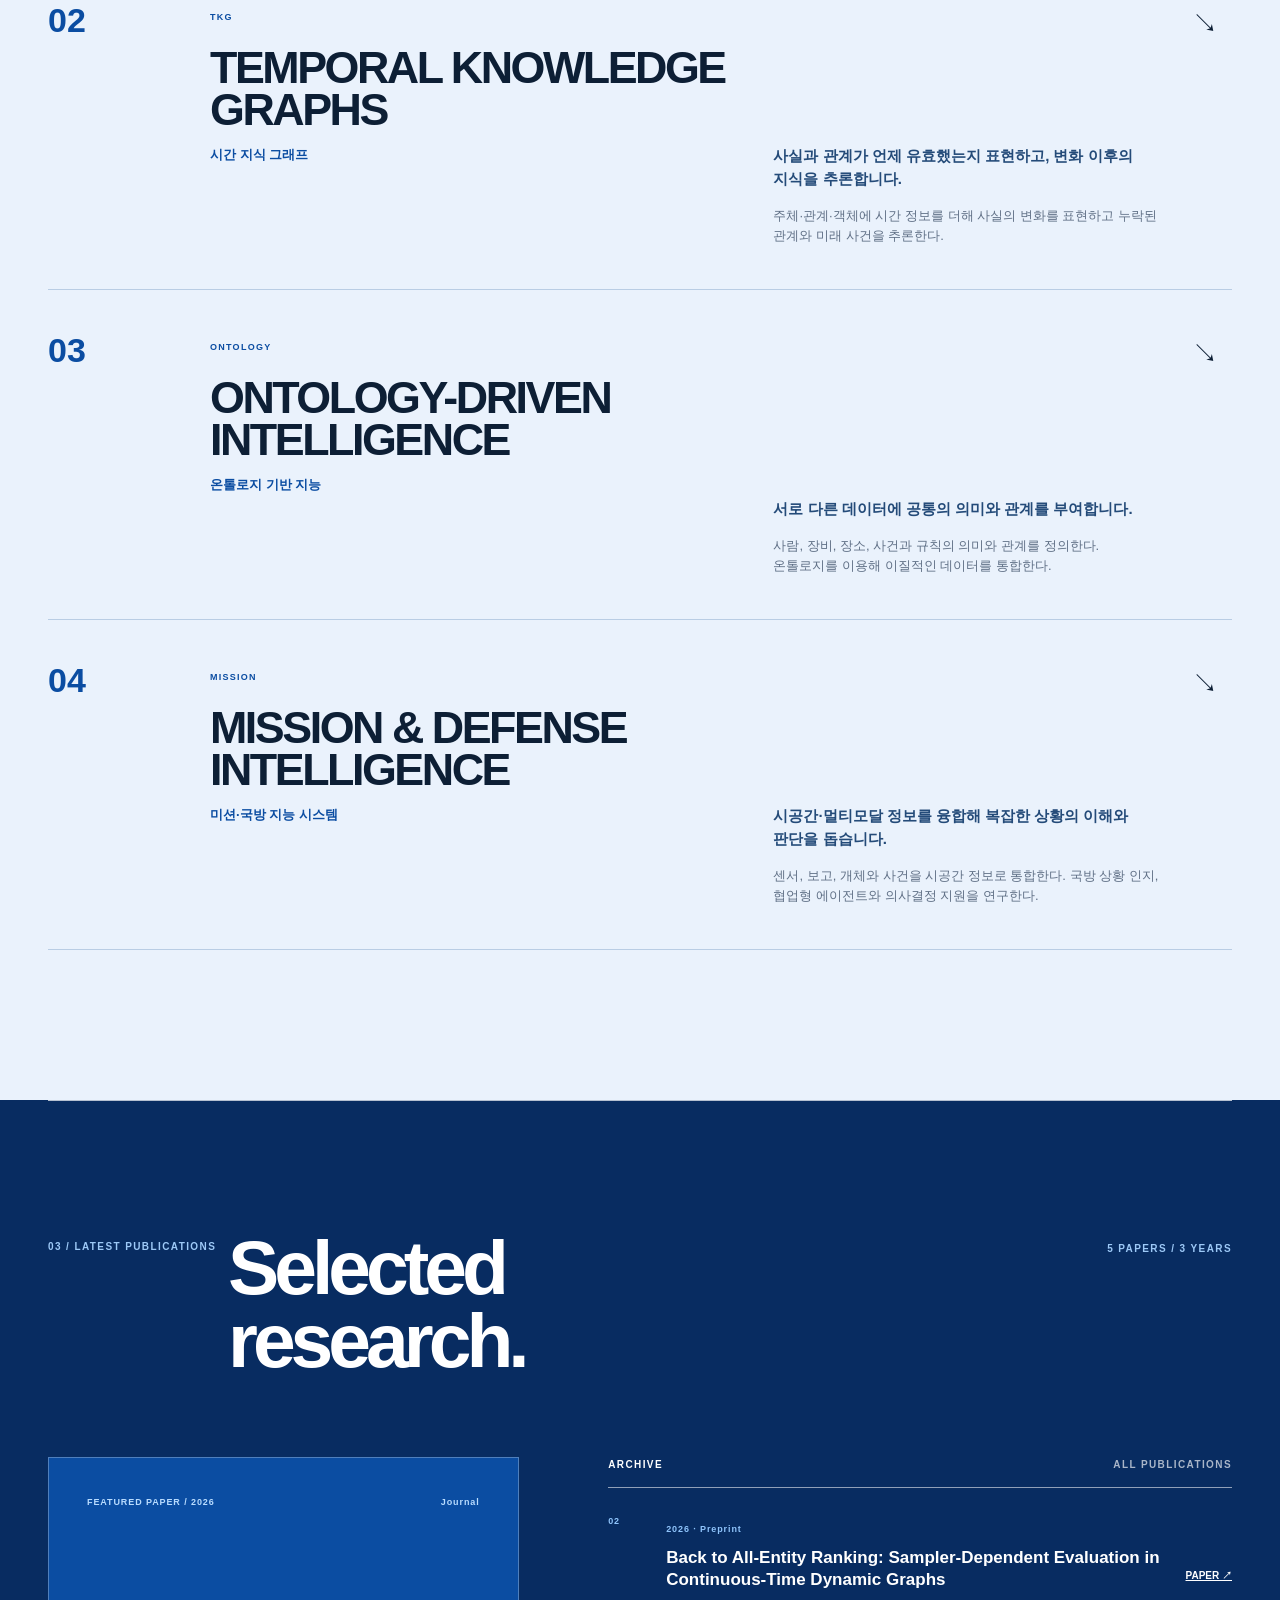
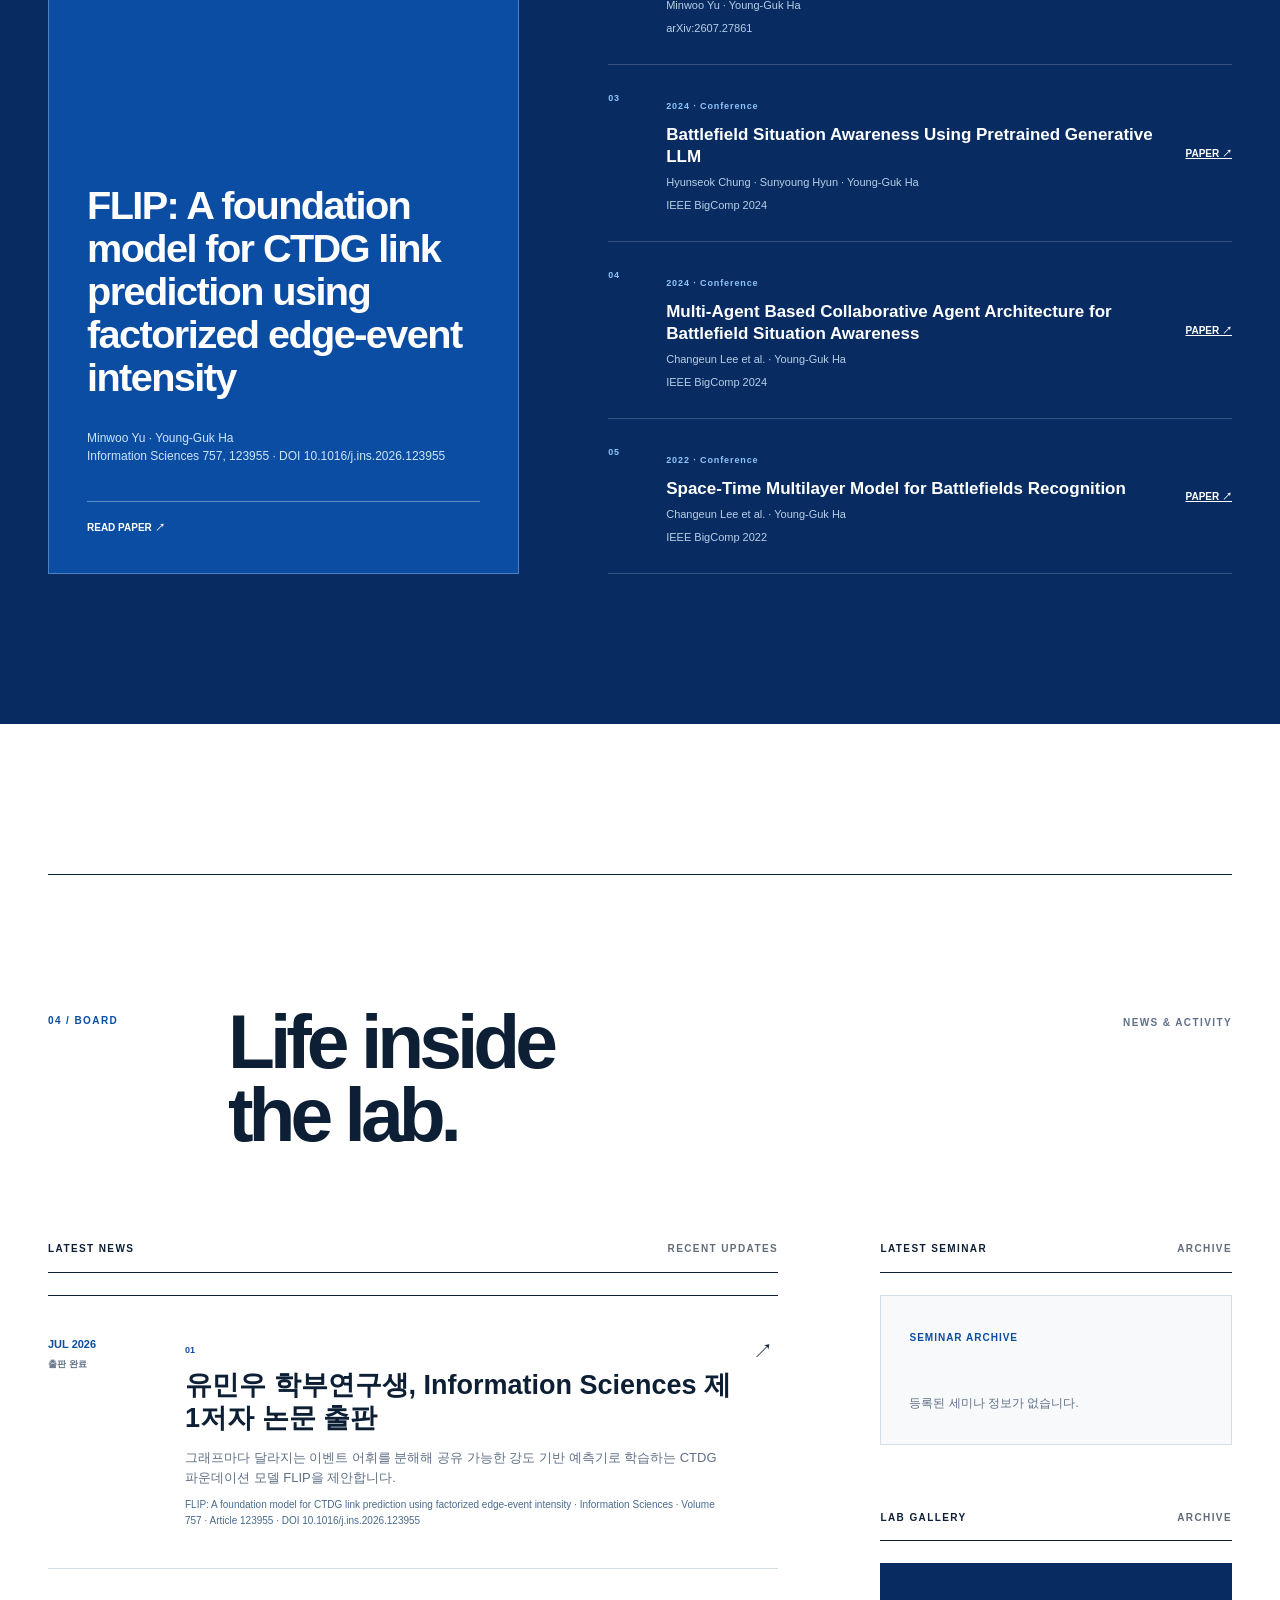
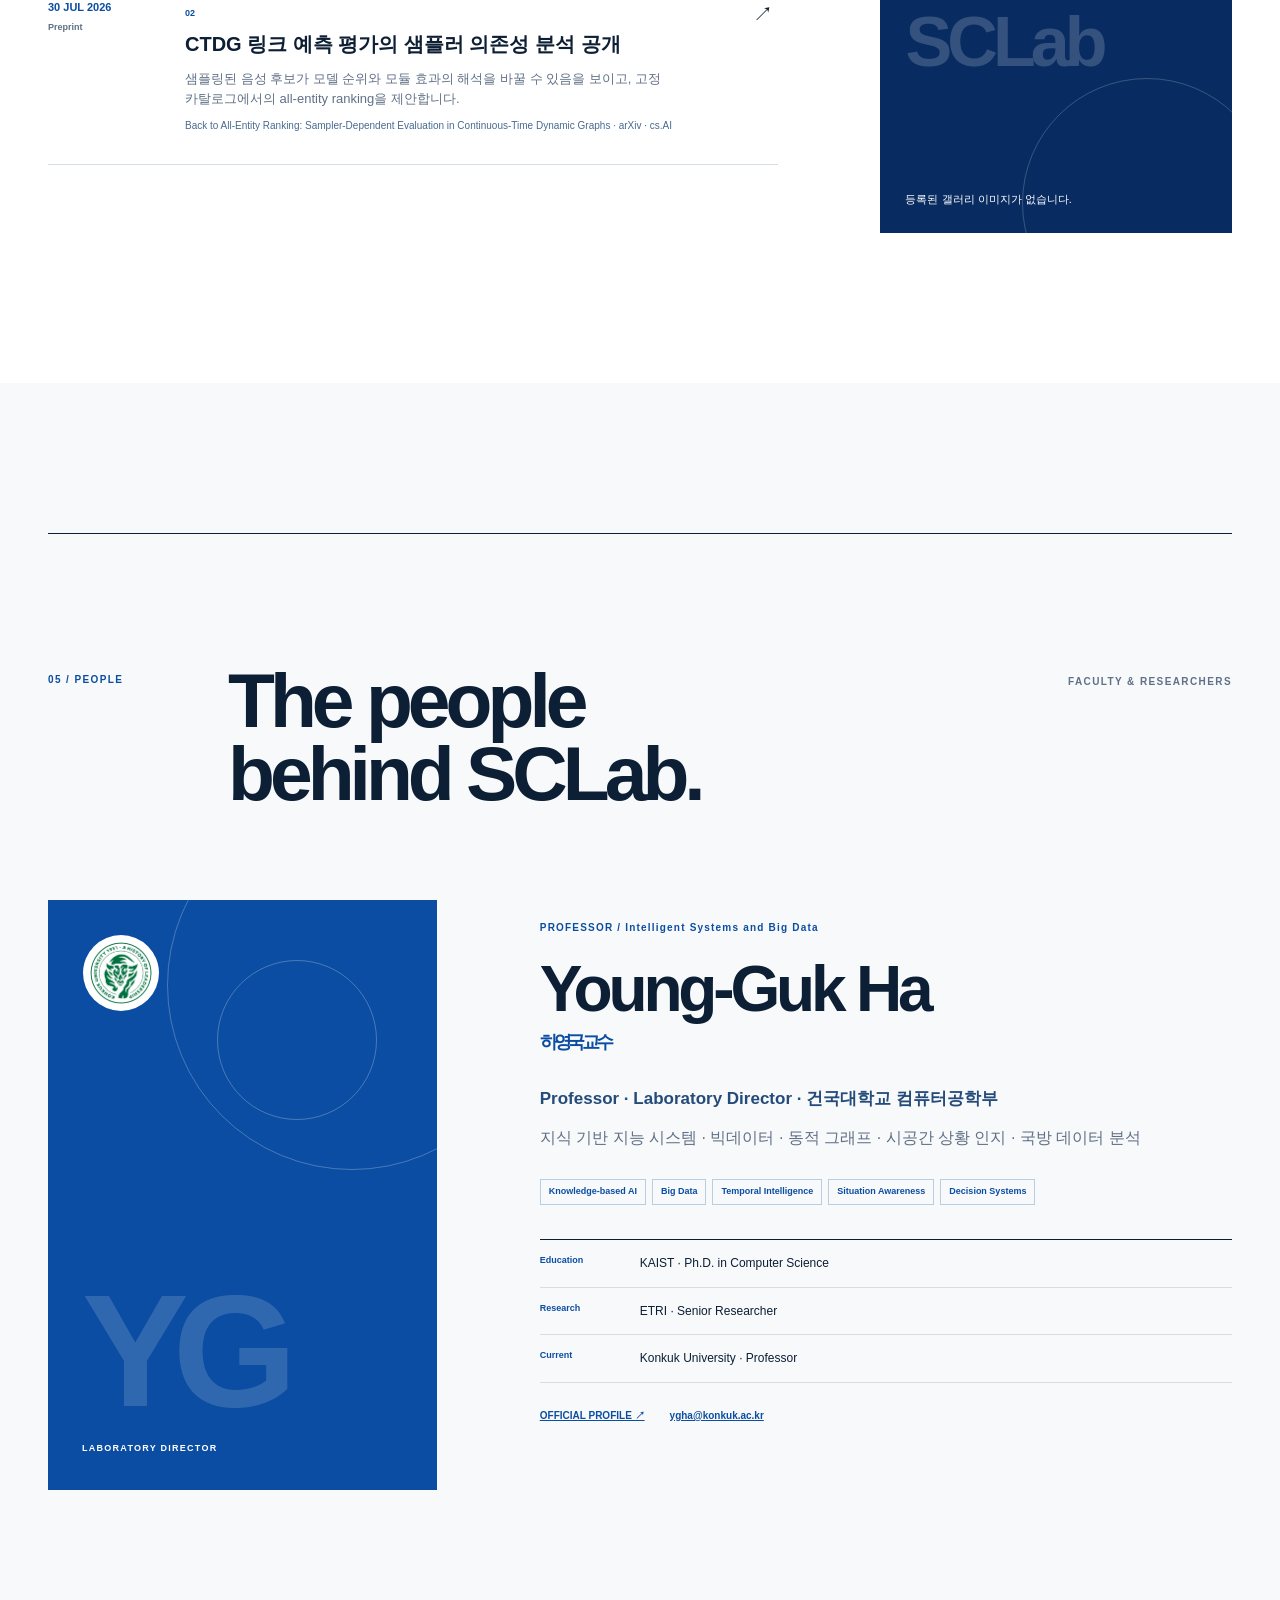
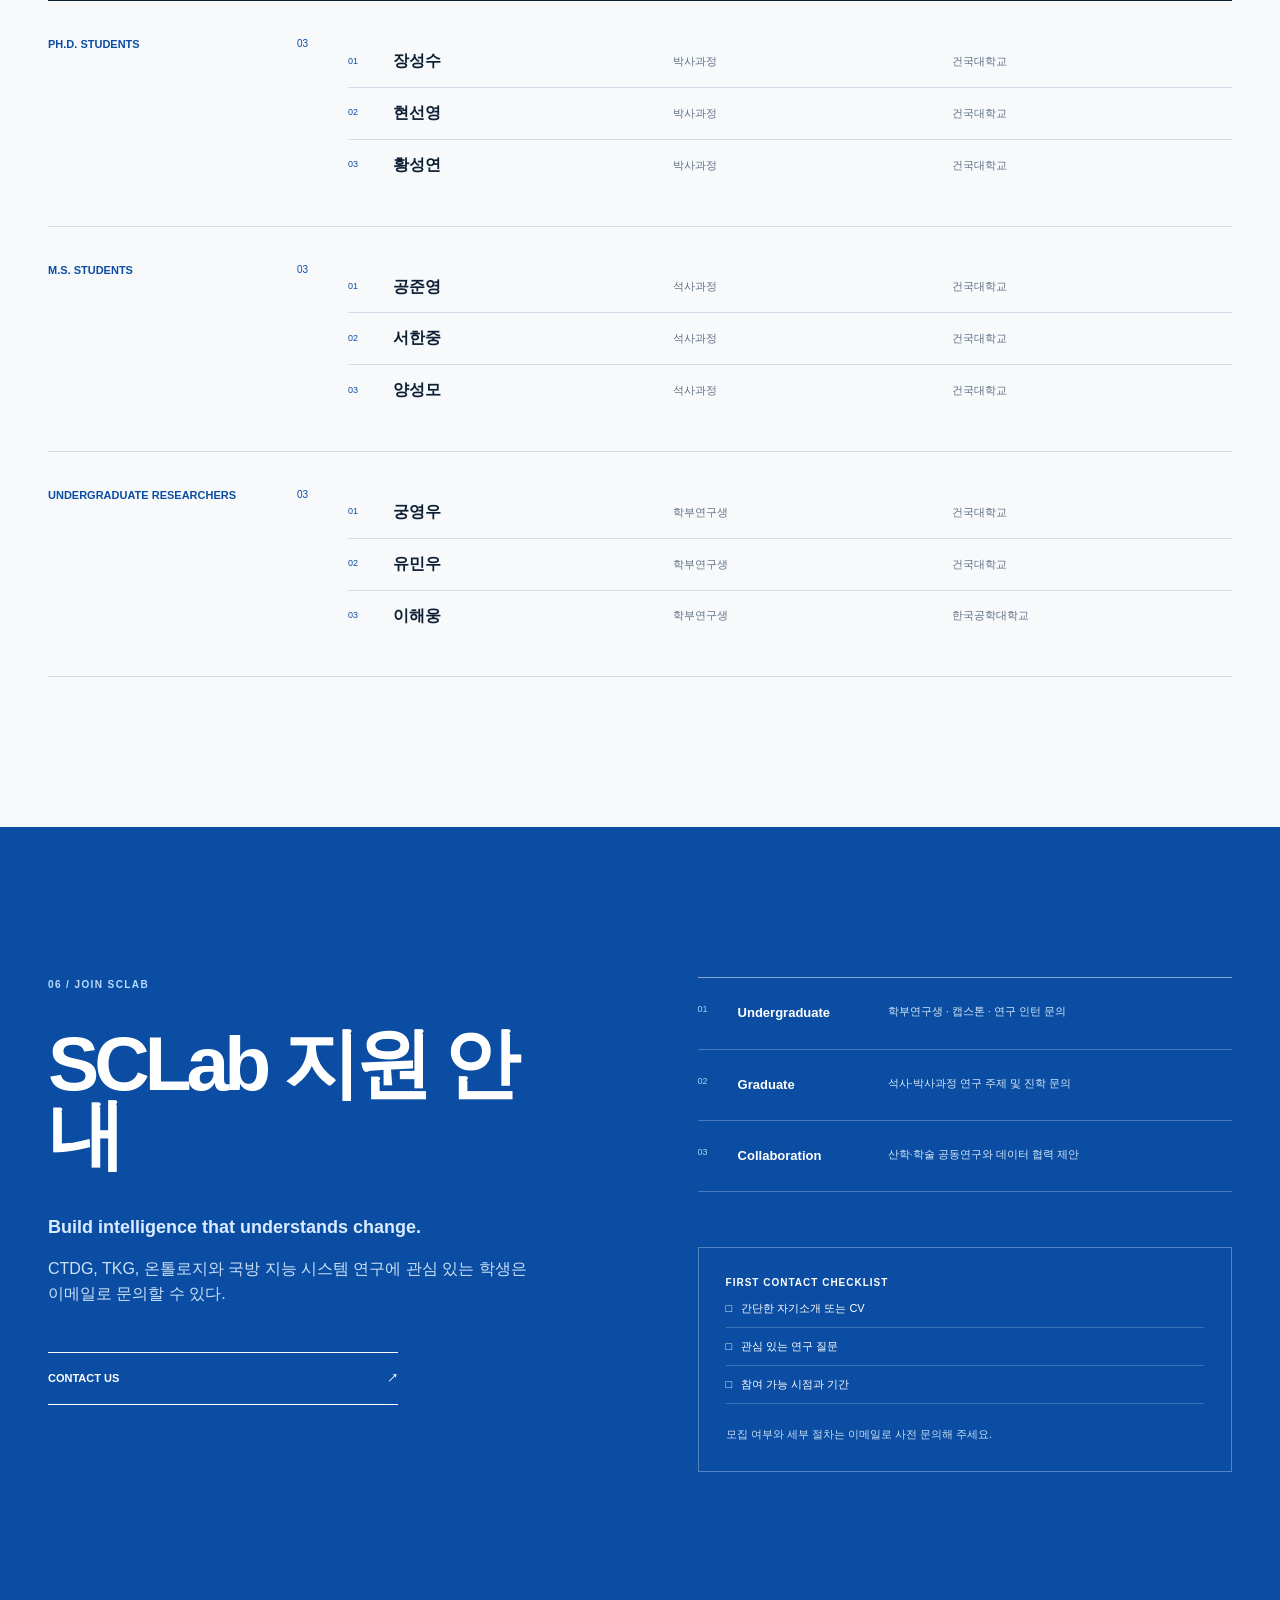
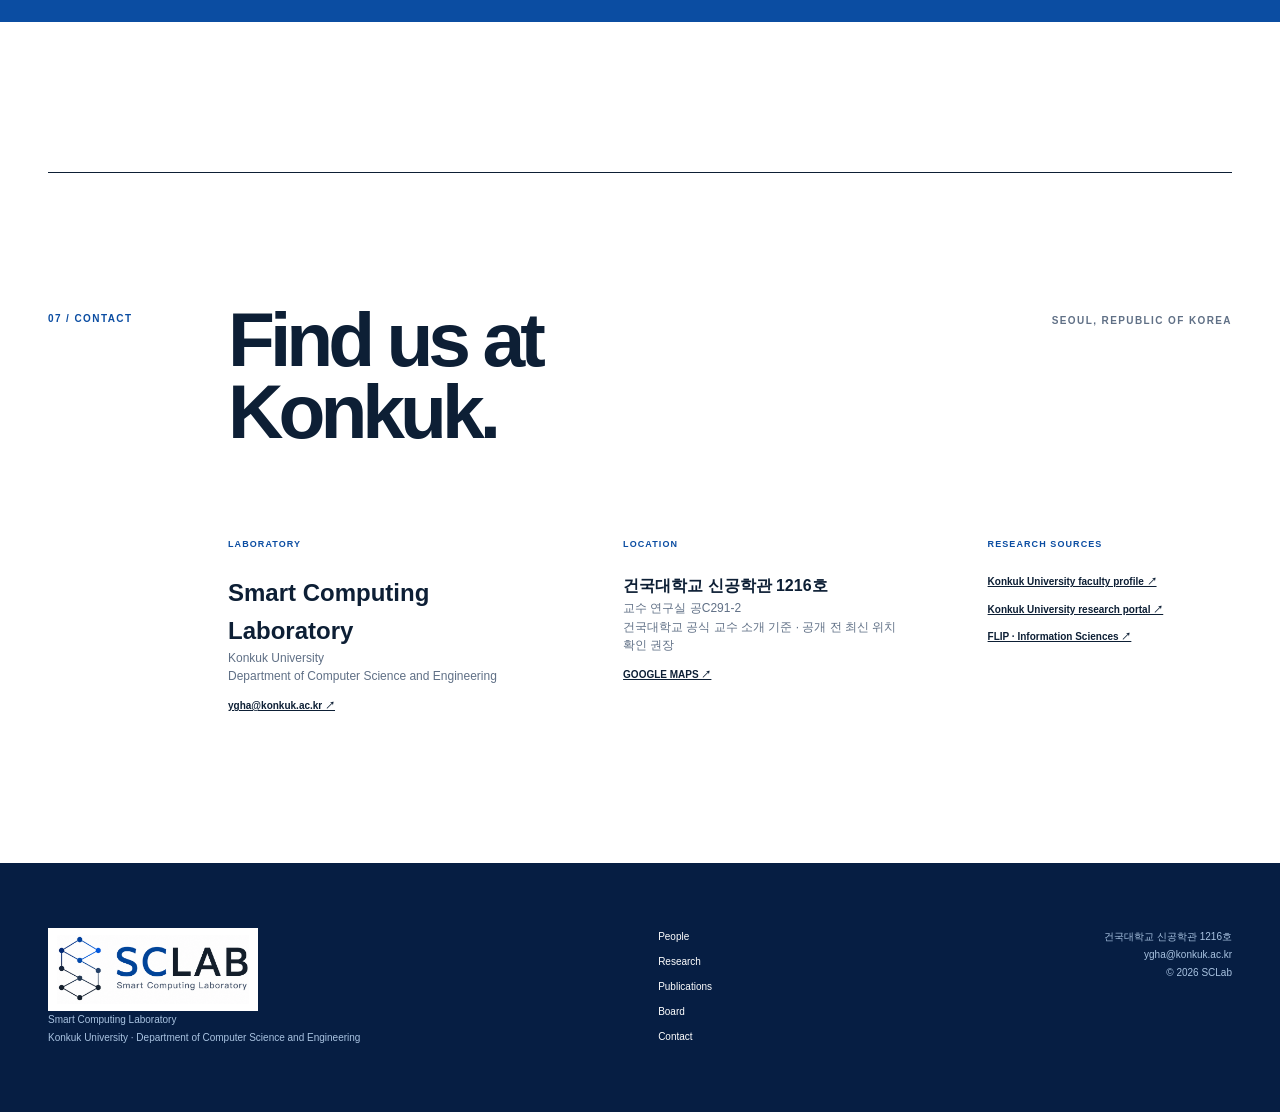
==== commit f1b4965e: "U" ====
--- a/index.html
+++ b/index.html
@@ -13,48 +13,48 @@
   </head>
   <body>
     <a class="skip-link" href="#main">본문으로 이동</a>
-    <header class="site-header">
-      <div class="header-inner">
-        <a class="brand" href="#top" aria-label="SCLab 홈"><img src="./resource/sclab%20%EB%A1%9C%EA%B3%A0.png" alt="Smart Computing Laboratory" /></a>
-        <button class="menu-button" type="button" aria-expanded="false" aria-controls="main-nav"><span class="sr-only">메뉴 열기</span><i></i><i></i><i></i></button>
-        <nav class="main-nav" id="main-nav" aria-label="주요 메뉴">
-          <div class="nav-item"><a href="#people"><span>PEOPLE</span><small>Professor & Members</small></a><div class="nav-panel"><a href="#professor">Professor</a><a href="#members">Members</a></div></div>
-          <div class="nav-item"><a href="#vision"><span>RESEARCH</span><small>Vision & Topics</small></a><div class="nav-panel"><a href="#vision">Research Vision</a><a href="#research">Research Topics</a></div></div>
-          <div class="nav-item"><a href="#publications"><span>PUBLICATIONS</span><small>Selected Papers</small></a><div class="nav-panel"><a href="#publications">Papers</a></div></div>
-          <div class="nav-item"><a href="#board"><span>BOARD</span><small>News · Seminar · Gallery</small></a><div class="nav-panel"><a href="#news">News</a><a href="#seminar">Seminar</a><a href="#gallery">Gallery</a></div></div>
-          <div class="nav-item"><a href="#contact"><span>CONTACT</span><small>Join & Location</small></a><div class="nav-panel"><a href="#join">Join Us</a><a href="#location">Location</a></div></div>
-        </nav>
-      </div>
-    </header>
+    <header class="site-header"><div class="header-inner">
+      <a class="brand" href="#top" aria-label="SCLab 홈"><img src="./resource/sclab%20%EB%A1%9C%EA%B3%A0.png" alt="Smart Computing Laboratory" /></a>
+      <button class="menu-button" type="button" aria-expanded="false" aria-controls="main-nav"><span>MENU</span><i></i><i></i></button>
+      <nav class="main-nav" id="main-nav" aria-label="주요 메뉴">
+        <div class="nav-item"><a href="#people">PEOPLE</a><div class="nav-panel"><a href="#professor">Professor</a><a href="#members">Members</a></div></div>
+        <div class="nav-item"><a href="#vision">RESEARCH</a><div class="nav-panel"><a href="#vision">Research Vision</a><a href="#research">Research Topics</a></div></div>
+        <div class="nav-item"><a href="#publications">PUBLICATIONS</a><div class="nav-panel"><a href="#publications">Papers</a></div></div>
+        <div class="nav-item"><a href="#board">BOARD</a><div class="nav-panel"><a href="#news">News</a><a href="#seminar">Seminar</a><a href="#gallery">Gallery</a></div></div>
+        <div class="nav-item"><a href="#contact">CONTACT</a><div class="nav-panel"><a href="#join">Join Us</a><a href="#location">Location</a></div></div>
+      </nav>
+    </div></header>
 
     <main id="main">
       <section class="hero" id="top">
-        <div class="hero-grid" aria-hidden="true"></div>
         <div class="hero-layout">
           <div class="hero-copy">
-            <p class="eyebrow">KONKUK UNIVERSITY · DEPARTMENT OF COMPUTER SCIENCE AND ENGINEERING</p>
-            <p class="hero-lab-name">SCLab</p>
-            <h1>SMART COMPUTING<br />LABORATORY</h1>
-            <p class="hero-tagline" data-hero-tagline></p>
-            <p class="hero-description" data-hero-description></p>
-            <a class="hero-link" href="#research">Explore our research <span>↓</span></a>
+            <p class="eyebrow">KONKUK UNIVERSITY<br />DEPARTMENT OF COMPUTER SCIENCE AND ENGINEERING</p>
+            <div class="hero-title"><span>SCLab</span><h1>SMART COMPUTING<br />LABORATORY</h1></div>
+            <p class="hero-tagline" data-hero-tagline></p><p class="hero-description" data-hero-description></p>
+            <a class="text-link light" href="#research">EXPLORE RESEARCH <span>↘</span></a>
           </div>
           <div class="hero-graph" aria-label="Continuous-Time Dynamic Graph visualization">
-            <div class="graph-caption"><span>LIVE RESEARCH MODEL</span><strong data-demo-title>연속 시간 동적 그래프</strong></div>
-            <svg viewBox="0 0 660 430" role="img" aria-label="시간에 따라 관계가 변하는 연구 그래프"><defs><pattern id="blueGrid" width="28" height="28" patternUnits="userSpaceOnUse"><path d="M28 0H0V28" fill="none" stroke="#8db5e8" stroke-opacity=".16" /></pattern></defs><rect width="660" height="430" fill="url(#blueGrid)" /><g class="demo-edges" data-demo-edges></g><g class="demo-nodes" data-demo-nodes></g></svg>
+            <div class="graph-head"><span>LIVE RESEARCH MODEL</span><strong data-demo-title>연속 시간 동적 그래프</strong><em>CTDG / 01—04</em></div>
+            <svg viewBox="0 0 660 500" role="img" aria-label="시간에 따라 관계가 변하는 연구 그래프"><defs><pattern id="blueGrid" width="32" height="32" patternUnits="userSpaceOnUse"><path d="M32 0H0V32" fill="none" stroke="currentColor" stroke-opacity=".11" /></pattern></defs><rect width="660" height="500" fill="url(#blueGrid)" /><g class="demo-edges" data-demo-edges></g><g class="demo-nodes" data-demo-nodes></g></svg>
+            <div class="graph-scale"><span>T<sub>0</sub></span><i></i><span>T<sub>NOW</sub></span></div>
           </div>
         </div>
-        <a class="latest-news" data-latest-news href="#board"><span>LATEST NEWS</span><strong></strong><time></time><i>↗</i></a>
+        <a class="latest-news" data-latest-news href="#news"><span>NEW / <b>LAB UPDATE</b></span><strong></strong><time></time><i>↗</i></a>
       </section>
 
-      <section class="about page-section" id="about" data-about></section>
-      <section class="vision page-section" id="vision" data-vision></section>
-      <section class="research page-section" id="research"><div class="section-intro"><p class="section-index">01</p><div><p class="eyebrow">RESEARCH TOPICS</p><h2>Explore our<br />research.</h2></div></div><div class="research-list" data-research-grid></div></section>
-      <section class="publications page-section" id="publications"><div class="section-intro"><p class="section-index">02</p><div><p class="eyebrow">PUBLICATIONS</p><h2>Research<br />archive.</h2></div></div><div class="publication-archive" data-publication-list></div></section>
-      <section class="board page-section" id="board"><div class="section-intro"><p class="section-index">04</p><div><p class="eyebrow">BOARD</p><h2>From the lab.</h2></div></div><div class="board-layout"><div id="news"><h3>NEWS</h3><div class="news-feed" data-news-list></div></div><aside class="board-empty"><section id="seminar"><h3>SEMINAR</h3></section><section id="gallery"><h3>GALLERY</h3></section></aside></div></section>
-      <section class="people page-section" id="people"><div class="section-intro"><p class="section-index">03</p><div><p class="eyebrow">PEOPLE</p><h2>Our people.</h2></div></div><div class="professor-profile" id="professor" data-professor></div><div class="member-directory" id="members" data-people></div></section>
-      <section class="join" id="join"><div class="join-layout" data-join></div></section>
-      <section class="contact page-section" id="contact"><div id="location" data-contact></div></section>
+      <section class="about section-shell" id="about" data-about></section>
+      <section class="research-block" id="vision"><div class="section-shell vision" data-vision></div>
+        <div class="section-shell research" id="research"><div class="section-heading"><p>02 / RESEARCH TOPICS</p><h2>What we<br />research.</h2><span>FOUR CORE AREAS</span></div><div class="research-list" data-research-grid></div></div>
+      </section>
+      <section class="publications" id="publications"><div class="section-shell"><div class="section-heading inverse"><p>03 / LATEST PUBLICATIONS</p><h2>Selected<br />research.</h2><span data-publication-count></span></div><div class="publication-layout" data-publication-list></div></div></section>
+      <section class="board section-shell" id="board"><div class="section-heading"><p>04 / BOARD</p><h2>Life inside<br />the lab.</h2><span>NEWS & ACTIVITY</span></div><div class="board-layout">
+        <div class="news-column" id="news"><div class="subhead"><h3>LATEST NEWS</h3><span>RECENT UPDATES</span></div><div class="news-feed" data-news-list></div></div>
+        <aside class="activity-column"><section id="seminar"><div class="subhead"><h3>LATEST SEMINAR</h3><span>ARCHIVE</span></div><div class="empty-state"><b>SEMINAR ARCHIVE</b><p>등록된 세미나 정보가 없습니다.</p></div></section><section id="gallery"><div class="subhead"><h3>LAB GALLERY</h3><span>ARCHIVE</span></div><div class="gallery-placeholder"><span>SCLab</span><p>등록된 갤러리 이미지가 없습니다.</p></div></section></aside>
+      </div></section>
+      <section class="people" id="people"><div class="section-shell"><div class="section-heading"><p>05 / PEOPLE</p><h2>The people<br />behind SCLab.</h2><span>FACULTY & RESEARCHERS</span></div><div class="professor-profile" id="professor" data-professor></div><div class="member-directory" id="members" data-people></div></div></section>
+      <section class="join" id="join"><div class="section-shell join-layout" data-join></div></section>
+      <section class="contact section-shell" id="contact"><div id="location" data-contact></div></section>
     </main>
     <footer class="site-footer" data-footer></footer>
     <script src="./data/content.js"></script><script src="./shared/shared.js"></script><script src="./app.js"></script>
--- a/style.css
+++ b/style.css
@@ -1,2 +1,10 @@
-:root{--blue:#0b4da2;--dark:#082c61;--pale:#eaf2fc;--ink:#102746;--muted:#60728a;--line:#d6e0eb;--shell:min(1280px,calc(100% - 80px));--sans:Arial,"Noto Sans KR",sans-serif}html{scroll-padding-top:88px}body{color:var(--ink);font-family:var(--sans);line-height:1.6}.site-header{position:sticky;z-index:20;top:0;background:rgba(255,255,255,.96);border-bottom:1px solid var(--line);backdrop-filter:blur(12px)}.header-inner{display:flex;width:var(--shell);height:82px;margin:auto;align-items:center}.brand img{width:198px;mix-blend-mode:multiply}.main-nav{display:flex;margin-left:auto;gap:34px}.main-nav a{color:var(--ink);font-size:11px;font-weight:800;letter-spacing:.07em;text-decoration:none}.main-nav small{display:block;margin-top:2px;color:var(--muted);font-size:8px;font-weight:400;letter-spacing:0}.menu-button{display:none}.hero{position:relative;overflow:hidden;min-height:760px;color:#fff;background:var(--dark)}.hero-grid{position:absolute;inset:0;background-image:linear-gradient(rgba(255,255,255,.05) 1px,transparent 1px),linear-gradient(90deg,rgba(255,255,255,.05) 1px,transparent 1px);background-size:44px 44px}.hero-layout{position:relative;display:grid;width:var(--shell);min-height:680px;margin:auto;grid-template-columns:.86fr 1.14fr;align-items:center;gap:7vw}.eyebrow,.section-index,.about-label,.contact-label{font-size:10px;font-weight:800;letter-spacing:.14em}.hero-lab-name{margin-top:44px;color:#9ac8f9;font-size:18px;font-weight:800}.hero h1{margin-top:9px;font-size:clamp(48px,5.6vw,82px);line-height:.96;letter-spacing:-.06em}.hero-tagline{margin-top:36px;font-size:20px;font-weight:700;word-break:keep-all}.hero-description{max-width:500px;margin-top:15px;color:#c4dcef;font-size:14px;word-break:keep-all}.hero-link{display:inline-flex;margin-top:31px;padding-bottom:5px;border-bottom:1px solid #fff;color:#fff;font-size:12px;font-weight:700;text-decoration:none}.hero-link span{margin-left:28px}.hero-graph{position:relative;min-width:0}.hero-graph svg{width:100%;height:auto}.graph-caption{position:absolute;z-index:2;top:15px;left:22px}.graph-caption span{display:block;color:#9ac8f9;font-size:9px;font-weight:800;letter-spacing:.12em}.graph-caption strong{display:block;margin-top:6px;font-size:16px}.demo-edge{stroke:#8fc0f8;stroke-width:2;opacity:.14;transition:.5s}.demo-edge.active{stroke:#f0f7ff;opacity:1}.demo-node circle:first-child{fill:#0b4da2;stroke:#d7ebff;stroke-width:2}.demo-node circle:last-child{fill:none;stroke:#9dccfa;opacity:.35}.demo-node text{fill:#fff;font-size:10px;font-weight:800;text-anchor:middle}.latest-news{position:absolute;right:0;bottom:0;left:0;display:grid;min-height:72px;padding:0 max(40px,calc((100% - 1280px)/2));grid-template-columns:120px 1fr auto 28px;align-items:center;gap:22px;color:var(--ink);background:#fff;text-decoration:none}.latest-news span{color:var(--blue);font-size:9px;font-weight:800;letter-spacing:.1em}.latest-news strong{overflow:hidden;font-size:12px;text-overflow:ellipsis;white-space:nowrap}.latest-news time{color:var(--muted);font-size:11px}.page-section{width:var(--shell);margin:auto;padding:150px 0}.about{width:auto;padding-right:max(40px,calc((100% - 1280px)/2));padding-left:max(40px,calc((100% - 1280px)/2));background:var(--pale)}.about-label,.contact-label{display:flex;justify-content:space-between;padding-bottom:18px;border-bottom:1px solid #c6d9ee;color:var(--blue)}.about-layout{display:grid;margin-top:58px;grid-template-columns:1.1fr .8fr;gap:10vw}.about h2,.section-intro h2,.contact h2{font-size:clamp(44px,5vw,76px);line-height:1.05;letter-spacing:-.065em;word-break:keep-all}.about-description{margin-bottom:25px;padding-bottom:25px;border-bottom:1px solid #c6d9ee;color:#254d80;font-size:18px;font-weight:700;word-break:keep-all}.about-layout>div>p{color:var(--muted);word-break:keep-all}.about ul,.professor-copy ul{display:flex;margin-top:30px;flex-wrap:wrap;gap:7px}.about li,.professor-copy li{padding:5px 8px;border:1px solid #b6cde7;color:var(--blue);font-size:10px;font-weight:700}.section-intro{display:grid;grid-template-columns:100px 1fr;gap:20px}.section-index{color:var(--blue)}.section-intro .eyebrow{color:var(--blue)}.section-intro h2{margin-top:12px}.research-list,.publication-archive,.member-directory,.news-feed{margin-top:76px;border-top:1px solid var(--ink)}.research-entry{display:grid;min-height:285px;padding:38px 0;grid-template-columns:145px 1.15fr .85fr;gap:35px;border-bottom:1px solid var(--line)}.research-entry>span,.publication-entry>span{color:var(--blue);font-size:11px;font-weight:800;letter-spacing:.1em}.research-entry h3{font-size:clamp(29px,3vw,45px);line-height:1.04;letter-spacing:-.05em}.research-entry h3 small{display:block;margin-top:10px;color:var(--blue);font-size:11px;letter-spacing:.07em}.research-short{margin-top:24px;color:#244b7f;font-size:15px;font-weight:700;word-break:keep-all}.research-description{align-self:end;color:var(--muted);font-size:14px;word-break:keep-all}.publications{width:auto;padding-right:max(40px,calc((100% - 1280px)/2));padding-left:max(40px,calc((100% - 1280px)/2));background:var(--dark);color:#fff}.publications .eyebrow,.publications .section-index{color:#9ac8f9}.publication-archive{border-color:rgba(255,255,255,.4)}.publication-entry{display:grid;padding:30px 0;grid-template-columns:70px 50px 1fr auto;gap:15px;border-bottom:1px solid rgba(255,255,255,.2)}.publication-entry time{color:#9ac8f9;font-size:11px;font-weight:800}.publication-entry>span{color:#fff}.publication-entry small{color:#9ac8f9;font-size:10px;letter-spacing:.1em}.publication-entry h3{margin-top:7px;font-size:18px;line-height:1.3}.publication-entry p,.publication-entry em{margin-top:5px;color:#c6d9ef;font-size:12px;font-style:normal}.publication-entry a{align-self:center;color:#fff;font-size:11px;font-weight:700}.professor-profile{display:grid;margin-top:75px;grid-template-columns:.62fr 1.38fr;gap:8vw}.professor-visual{position:relative;display:flex;min-height:500px;padding:35px;align-items:end;overflow:hidden;color:#fff;background:var(--blue)}.professor-visual:after{position:absolute;top:-90px;right:-90px;width:330px;height:330px;border:1px solid rgba(255,255,255,.25);border-radius:50%;content:""}.professor-visual img{position:absolute;top:30px;right:30px;width:80px;height:80px;padding:7px;border-radius:50%;background:#fff;object-fit:contain}.professor-visual span{font-size:140px;font-weight:800;line-height:.7;opacity:.18}.professor-copy{padding-top:20px}.professor-copy h3{margin-top:13px;font-size:clamp(38px,4.5vw,64px);line-height:1;letter-spacing:-.06em}.professor-copy h3 small{display:block;margin-top:12px;color:var(--blue);font-size:18px}.professor-copy .role{margin:24px 0;color:#244b7f;font-size:17px;font-weight:700}.professor-copy>p{max-width:650px;color:var(--muted);word-break:keep-all}.professor-copy dl{margin-top:30px;border-top:1px solid var(--ink)}.professor-copy dl div{display:grid;padding:13px 0;grid-template-columns:100px 1fr;border-bottom:1px solid var(--line)}.professor-copy dt{color:var(--blue);font-size:10px;font-weight:800}.professor-copy dd{font-size:13px}.profile-links{display:flex;gap:18px}.profile-links a{color:var(--blue);font-size:12px;font-weight:800}.member-group{padding:34px 0;border-bottom:1px solid var(--line)}.member-group h3{color:var(--blue);font-size:11px;letter-spacing:.1em;text-transform:uppercase}.member-group>div{display:grid;margin-top:22px;grid-template-columns:repeat(3,1fr);gap:10px 35px}.member-group article{display:grid;padding:13px 0;grid-template-columns:38px 1fr;column-gap:12px;border-top:1px solid var(--line)}.member-group article span{display:grid;width:34px;height:34px;place-items:center;border:1px solid #bbd1eb;border-radius:50%;color:var(--blue);font-size:10px;font-weight:800}.member-group article strong{font-size:16px}.member-group article p{grid-column:2;color:var(--muted);font-size:10px}.board{background:#f7faff}.board-layout{display:grid;margin-top:76px;grid-template-columns:1.35fr .65fr;gap:7vw}.board h3{color:var(--blue);font-size:11px;letter-spacing:.12em}.news-feed{margin-top:20px}.news-entry{display:grid;padding:26px 0;grid-template-columns:95px 1fr auto;gap:20px;border-bottom:1px solid var(--line);color:var(--ink);text-decoration:none}.news-entry time,.news-entry small{color:var(--blue);font-size:10px;font-weight:800}.news-entry h3{margin-top:6px;font-size:17px}.news-entry p{margin-top:7px;color:var(--muted);font-size:13px;word-break:keep-all}.news-entry em{display:block;margin-top:7px;color:#4c7099;font-size:11px}.news-entry i{font-size:19px;font-style:normal}.board-empty{display:grid;align-content:start;gap:28px}.board-empty section{min-height:155px;padding:23px;border-top:1px solid var(--ink);border-bottom:1px solid var(--line)}.join{padding:130px max(40px,calc((100% - 1280px)/2));color:#fff;background:var(--blue)}.join-layout{display:grid;grid-template-columns:1.2fr .7fr;gap:10vw}.join h2{margin-top:14px;font-size:clamp(45px,5vw,72px);line-height:1.05;letter-spacing:-.06em}.join-eyebrow{margin-top:23px;color:#b9dcff;font-weight:700}.join-layout>div>p:not(.eyebrow):not(.join-eyebrow){margin-top:12px;color:#deedfb;word-break:keep-all}.join-tracks{margin-top:28px;border-top:1px solid rgba(255,255,255,.3)}.join-tracks p{display:grid;padding:10px 0;grid-template-columns:110px 1fr;gap:15px;border-bottom:1px solid rgba(255,255,255,.2);font-size:12px}.join-tracks strong{color:#b9dcff;font-size:10px;letter-spacing:.08em}.join-layout a{display:inline-block;margin-top:30px;padding-bottom:5px;border-bottom:1px solid #fff;color:#fff;font-size:12px;font-weight:800}.join aside{align-self:end;padding:28px;border:1px solid rgba(255,255,255,.3)}.join aside h3{font-size:10px;letter-spacing:.1em}.join aside li{padding:9px 0;border-bottom:1px solid rgba(255,255,255,.2);font-size:12px}.join aside p{margin-top:25px;color:#d4e8fc;font-size:12px}.contact-label{border-color:var(--line)}.contact-layout{display:grid;margin-top:60px;grid-template-columns:1fr .8fr .8fr;gap:7vw}.contact address,.contact-layout>div{color:var(--muted);font-size:14px;font-style:normal}.contact address strong,.contact-layout>div strong{display:block;margin-bottom:12px;color:var(--blue);font-size:10px;letter-spacing:.1em}.contact a{display:block;width:fit-content;margin-top:8px;color:var(--ink);font-size:12px;font-weight:700}.site-footer{display:grid;padding:48px max(40px,calc((100% - 1280px)/2));grid-template-columns:1.3fr .6fr .5fr;gap:6vw;color:#afc7e4;background:#061e43}.site-footer img{width:210px;padding:6px 9px;background:#fff}.site-footer p,.site-footer a{margin-top:15px;color:#afc7e4;font-size:11px;text-decoration:none}.site-footer nav{display:grid;align-content:start;gap:7px}.site-footer nav a{color:#fff}
-@media(max-width:900px){:root{--shell:calc(100% - 48px)}.main-nav{position:fixed;top:82px;right:0;left:0;display:none;padding:22px 24px;flex-direction:column;gap:15px;background:#fff;border-bottom:1px solid var(--line)}.main-nav.is-open{display:flex}.menu-button{display:block;margin-left:auto;width:40px;height:40px;background:#fff;border:1px solid var(--line)}.menu-button i{display:block;height:2px;margin:4px;background:var(--blue)}.hero-layout,.about-layout,.professor-profile,.board-layout,.join-layout,.contact-layout{grid-template-columns:1fr;gap:40px}.hero-layout{padding:100px 0 125px}.hero-graph{max-width:760px}.member-group>div{grid-template-columns:repeat(2,1fr)}.site-footer{grid-template-columns:1fr 1fr}.site-footer>p{grid-column:1/-1}.board-empty{grid-template-columns:1fr 1fr}.page-section{padding:105px 0}}@media(max-width:600px){:root{--shell:calc(100% - 32px)}.header-inner{height:70px}.brand img{width:168px}.main-nav{top:70px}.hero{min-height:0}.hero-layout{padding:74px 0 120px}.hero h1{font-size:45px}.hero-tagline{font-size:17px}.hero-description{font-size:13px}.latest-news{padding:0 16px;grid-template-columns:75px 1fr 20px;gap:10px}.latest-news time{display:none}.section-intro{grid-template-columns:1fr;gap:8px}.page-section{padding:78px 0}.about,.publications{padding-right:16px;padding-left:16px}.about-layout{margin-top:38px}.research-list,.publication-archive,.member-directory,.news-feed{margin-top:45px}.research-entry{min-height:0;padding:30px 0;grid-template-columns:1fr;gap:16px}.research-entry h3{font-size:31px}.research-description{align-self:auto}.publication-entry{grid-template-columns:44px 28px 1fr;gap:10px}.publication-entry a{grid-column:3;justify-self:start}.publication-entry h3{font-size:15px}.professor-visual{min-height:360px}.member-group>div{grid-template-columns:1fr}.board-empty{grid-template-columns:1fr}.news-entry{grid-template-columns:1fr auto;gap:7px}.news-entry div{grid-column:1/-1}.join{padding:78px 16px}.join-tracks p{grid-template-columns:1fr;gap:3px}.contact-layout{margin-top:38px}.site-footer{padding:38px 16px;grid-template-columns:1fr;gap:28px}.site-footer>p{grid-column:auto}}
+:root{--blue:#0b4da2;--dark:#082c61;--pale:#eaf2fc;--ink:#0d1f35;--muted:#607086;--line:#d5dee8;--paper:#f7f9fb;--shell:min(1320px,calc(100% - 96px));--sans:Arial,"Noto Sans KR",sans-serif}*{box-sizing:border-box}html{scroll-behavior:smooth;scroll-padding-top:86px}body{margin:0;color:var(--ink);background:#fff;font-family:var(--sans);line-height:1.55}a{color:inherit}.skip-link{position:fixed;z-index:99;top:-80px;left:20px;padding:12px 18px;color:#fff;background:var(--blue)}.skip-link:focus{top:20px}.section-shell{width:var(--shell);margin:0 auto}.eyebrow,.section-heading p,.section-heading>span,.subhead,.vision-index,.vision-statement>p{font-size:10px;font-weight:800;letter-spacing:.14em}.site-header{position:sticky;z-index:30;top:0;height:84px;border-bottom:1px solid var(--line);background:rgba(255,255,255,.97);backdrop-filter:blur(14px)}.header-inner{display:flex;width:var(--shell);height:100%;margin:auto;align-items:center}.brand img{display:block;width:210px;mix-blend-mode:multiply}.main-nav{display:flex;height:100%;margin-left:auto;gap:38px;align-items:center}.nav-item{position:relative;height:100%;display:flex;align-items:center}.nav-item>a{position:relative;font-size:11px;font-weight:800;letter-spacing:.08em;text-decoration:none}.nav-item>a:after{position:absolute;right:100%;bottom:-29px;left:0;height:2px;background:var(--blue);content:"";transition:right .25s}.nav-item:hover>a:after,.nav-item:focus-within>a:after{right:0}.nav-panel{position:absolute;top:83px;left:-20px;display:grid;width:185px;padding:18px 20px;gap:9px;border:1px solid var(--line);border-top:2px solid var(--blue);background:#fff;box-shadow:0 20px 35px rgba(8,44,97,.09);opacity:0;pointer-events:none;transform:translateY(-6px);transition:.2s}.nav-item:hover .nav-panel,.nav-item:focus-within .nav-panel{opacity:1;pointer-events:auto;transform:none}.nav-panel a{color:var(--muted);font-size:11px;text-decoration:none}.nav-panel a:hover{color:var(--blue)}.menu-button{display:none}
+.hero{position:relative;min-height:calc(100svh - 84px);overflow:hidden;color:#fff;background:var(--dark)}.hero:before{position:absolute;inset:0;background:radial-gradient(circle at 83% 30%,rgba(33,108,193,.34),transparent 38%);content:""}.hero-layout{position:relative;display:grid;width:var(--shell);min-height:calc(100svh - 156px);margin:auto;grid-template-columns:.86fr 1.14fr;align-items:center;gap:6vw}.hero-copy{padding:75px 0 110px}.hero-copy .eyebrow{color:#9fc7f0;line-height:1.7}.hero-title{margin-top:62px}.hero-title>span{display:block;margin-bottom:10px;color:#8fc4fb;font-size:18px;font-weight:800}.hero h1{margin:0;font-size:clamp(52px,5.4vw,82px);line-height:.9;letter-spacing:-.065em}.hero-tagline{margin:42px 0 0;font-size:20px;font-weight:700;word-break:keep-all}.hero-description{max-width:510px;margin:14px 0 0;color:#bfd5ec;font-size:14px;word-break:keep-all}.text-link{display:inline-flex;margin-top:34px;padding-bottom:7px;align-items:center;gap:48px;border-bottom:1px solid;font-size:11px;font-weight:800;letter-spacing:.08em;text-decoration:none}.hero-graph{position:relative;align-self:stretch;display:flex;align-items:center}.hero-graph svg{display:block;width:100%;color:#9dc9f7}.graph-head{position:absolute;z-index:2;top:13%;left:4%;display:grid}.graph-head span,.graph-head em{color:#8fc4fb;font-size:9px;font-style:normal;font-weight:800;letter-spacing:.14em}.graph-head strong{margin-top:7px;font-size:18px}.graph-head em{margin-top:4px;opacity:.7}.demo-edge{stroke:#84baf0;stroke-width:1.6;opacity:.13;transition:stroke .5s,opacity .5s}.demo-edge.active{stroke:#e7f3ff;opacity:.9}.demo-node circle:first-child{fill:#0b4da2;stroke:#fff;stroke-width:1.8}.demo-node circle:nth-child(2){fill:none;stroke:#89bfee;opacity:.42}.demo-node text{fill:#fff;font-size:9px;font-weight:800;text-anchor:middle}.graph-scale{position:absolute;right:4%;bottom:13%;left:4%;display:flex;align-items:center;gap:12px;color:#8fc4fb;font-size:9px;font-weight:800}.graph-scale i{height:1px;flex:1;background:rgba(143,196,251,.35)}.latest-news{position:absolute;right:0;bottom:0;left:0;display:grid;min-height:72px;padding:0 max(48px,calc((100% - 1320px)/2));grid-template-columns:150px 1fr auto 25px;align-items:center;gap:25px;color:var(--ink);background:#fff;text-decoration:none}.latest-news span{color:var(--blue);font-size:9px;font-weight:800;letter-spacing:.1em}.latest-news strong{overflow:hidden;font-size:12px;text-overflow:ellipsis;white-space:nowrap}.latest-news time{color:var(--muted);font-size:10px}
+.section-heading{display:grid;padding-top:130px;grid-template-columns:180px 1fr auto;align-items:start;border-top:1px solid var(--ink)}.section-heading p{margin:8px 0;color:var(--blue)}.section-heading h2{margin:0;font-size:clamp(50px,6vw,86px);line-height:.95;letter-spacing:-.065em}.section-heading>span{margin-top:10px;color:var(--muted)}.about{padding:150px 0}.about-body{display:grid;margin-top:90px;margin-left:180px;grid-template-columns:.9fr 1.1fr;gap:10vw}.about-lead{margin:0;color:var(--blue);font-size:clamp(26px,3vw,42px);font-weight:700;line-height:1.2;letter-spacing:-.04em;word-break:keep-all}.about-body>div>p{max-width:650px;margin:0 0 20px;color:var(--muted);word-break:keep-all}.about-body ul{margin-top:50px;border-top:1px solid var(--ink)}.about-body li{display:grid;padding:15px 0;grid-template-columns:55px 1fr;border-bottom:1px solid var(--line);font-size:13px;font-weight:700}.about-body li span{color:var(--blue);font-size:10px}.research-block{background:var(--pale)}.vision{display:grid;padding:150px 0;grid-template-columns:180px 1.25fr .75fr;gap:0;border-bottom:1px solid #b9cde4}.vision-index span{display:block;color:var(--blue);font-size:58px;line-height:1}.vision-index p{margin-top:18px;color:var(--blue)}.vision-statement{padding-right:7vw}.vision-statement>p{color:var(--blue)}.vision-statement h2{margin:22px 0 0;font-size:clamp(42px,5vw,74px);line-height:1.03;letter-spacing:-.06em}.vision-notes{padding-top:35px}.vision-notes strong{color:var(--blue);font-size:17px;word-break:keep-all}.vision-notes p{margin-top:17px;color:var(--muted);font-size:13px;word-break:keep-all}.vision-notes ul{display:flex;margin-top:30px;flex-wrap:wrap;gap:6px}.vision-notes li{padding:5px 8px;border:1px solid #afc8e4;color:var(--blue);font-size:9px;font-weight:800}.research{padding-bottom:150px}.research .section-heading{border:0}.research-list{margin-top:75px;border-top:1px solid var(--ink)}.research-entry{display:grid;min-height:330px;padding:43px 0;grid-template-columns:130px 1.1fr .8fr 40px;gap:32px;align-items:start;border-bottom:1px solid #b9cde4;color:var(--ink);text-decoration:none}.topic-number{color:var(--blue);font-size:34px;font-weight:700;line-height:1;transition:transform .25s}.topic-title small{color:var(--blue);font-size:9px;font-weight:800;letter-spacing:.14em}.topic-title h3{max-width:540px;margin:18px 0 0;font-size:clamp(32px,3.5vw,52px);line-height:.95;letter-spacing:-.055em;text-transform:uppercase;transition:transform .25s}.topic-title em{display:block;margin-top:14px;color:var(--blue);font-size:13px;font-style:normal;font-weight:700}.topic-copy{align-self:end}.topic-copy strong{display:block;color:#244b79;font-size:15px;word-break:keep-all}.topic-copy p{margin:15px 0 0;color:var(--muted);font-size:13px;word-break:keep-all}.research-entry>i{font-size:26px;font-style:normal;transition:transform .25s}.research-entry:hover .topic-number{transform:translateX(10px)}.research-entry:hover .topic-title h3{transform:translateX(6px);color:var(--blue)}.research-entry:hover>i{transform:translate(7px,7px)}
+.publications{padding-bottom:150px;color:#fff;background:var(--dark)}.section-heading.inverse{border-color:rgba(255,255,255,.7)}.section-heading.inverse p,.section-heading.inverse>span{color:#9dc9f7}.publication-layout{display:grid;margin-top:80px;grid-template-columns:.86fr 1.14fr;gap:7vw}.featured-paper{position:relative;min-height:570px;padding:38px;display:flex;flex-direction:column;border:1px solid rgba(255,255,255,.28);background:#0b4da2}.featured-paper>div{display:flex;justify-content:space-between;color:#b9dcff;font-size:9px;font-weight:800;letter-spacing:.1em}.featured-paper h3{margin:auto 0 30px;font-size:clamp(29px,3.1vw,46px);line-height:1.08;letter-spacing:-.04em}.featured-paper>p,.featured-paper>em{color:#cfe4f8;font-size:12px;font-style:normal}.featured-paper>a{display:flex;margin-top:35px;padding-top:18px;justify-content:space-between;border-top:1px solid rgba(255,255,255,.35);font-size:10px;font-weight:800;text-decoration:none}.subhead{display:flex;padding:0 0 15px;justify-content:space-between;border-bottom:1px solid}.subhead h3{margin:0;font-size:10px}.subhead span{opacity:.65}.publication-archive .subhead{border-color:rgba(255,255,255,.55)}.publication-row{display:grid;padding:27px 0;grid-template-columns:40px 1fr auto;gap:18px;border-bottom:1px solid rgba(255,255,255,.18)}.publication-row>span,.publication-row small{color:#8fc4fb;font-size:9px;font-weight:800;letter-spacing:.1em}.publication-row h3{margin:7px 0 0;font-size:17px;line-height:1.3}.publication-row p,.publication-row em{display:block;margin:6px 0 0;color:#b8cee6;font-size:11px;font-style:normal}.publication-row a{align-self:center;color:#fff;font-size:10px;font-weight:800}
+.board{padding:150px 0}.board-layout{display:grid;margin-top:90px;grid-template-columns:1.35fr .65fr;gap:8vw}.news-feed{border-top:1px solid var(--ink)}.news-column>.subhead{margin-bottom:22px}.news-entry{display:grid;padding:30px 0;grid-template-columns:115px 1fr 25px;gap:22px;border-bottom:1px solid var(--line);color:var(--ink);text-decoration:none}.news-entry time{color:var(--blue);font-size:11px;font-weight:800}.news-entry time small{display:block;margin-top:5px;color:var(--muted);font-size:9px}.news-entry div>span{color:var(--blue);font-size:9px;font-weight:800}.news-entry h3{margin:8px 0 0;font-size:20px;line-height:1.25}.news-entry p{margin:12px 0 0;color:var(--muted);font-size:13px;word-break:keep-all}.news-entry em{display:block;margin-top:9px;color:#486a90;font-size:10px;font-style:normal}.news-entry>i{font-size:20px;font-style:normal}.featured-news{padding-top:40px;padding-bottom:40px}.featured-news h3{font-size:27px}.activity-column{display:grid;align-content:start;gap:65px}.activity-column .subhead{margin-bottom:22px}.empty-state{min-height:150px;padding:28px;border:1px solid var(--line);background:var(--paper)}.empty-state b{color:var(--blue);font-size:10px;letter-spacing:.1em}.empty-state p{margin-top:45px;color:var(--muted);font-size:12px}.gallery-placeholder{position:relative;display:flex;min-height:270px;padding:25px;flex-direction:column;justify-content:space-between;overflow:hidden;color:#fff;background:var(--dark)}.gallery-placeholder:after{position:absolute;right:-40px;bottom:-95px;width:250px;height:250px;border:1px solid rgba(255,255,255,.2);border-radius:50%;content:""}.gallery-placeholder span{font-size:70px;font-weight:800;letter-spacing:-.07em;opacity:.18}.gallery-placeholder p{position:relative;z-index:1;font-size:11px}
+.people{padding:150px 0;background:var(--paper)}.professor-profile{display:grid;margin-top:90px;grid-template-columns:.72fr 1.28fr;gap:8vw}.professor-mark{position:relative;display:flex;min-height:590px;padding:34px;flex-direction:column;justify-content:flex-end;overflow:hidden;color:#fff;background:var(--blue)}.professor-mark:before,.professor-mark:after{position:absolute;border:1px solid rgba(255,255,255,.25);border-radius:50%;content:""}.professor-mark:before{top:-100px;right:-100px;width:370px;height:370px}.professor-mark:after{top:60px;right:60px;width:160px;height:160px}.professor-mark img{position:absolute;z-index:2;top:35px;left:35px;width:76px;height:76px;padding:7px;border-radius:50%;background:#fff;object-fit:contain}.professor-mark>span{font-size:160px;font-weight:800;line-height:.7;letter-spacing:-.1em;opacity:.15}.professor-mark small{margin-top:35px;font-size:9px;font-weight:800;letter-spacing:.14em}.professor-copy{padding-top:20px}.professor-copy>p:first-child{color:var(--blue);font-size:10px;font-weight:800;letter-spacing:.12em}.professor-copy h3{margin:25px 0 0;font-size:clamp(48px,5vw,76px);line-height:.88;letter-spacing:-.065em}.professor-copy h3 small{display:block;margin-top:18px;color:var(--blue);font-size:18px}.professor-copy>strong{display:block;margin-top:35px;color:#244b79;font-size:17px}.professor-copy>p:not(:first-child){margin-top:14px;color:var(--muted)}.professor-copy ul{display:flex;margin-top:28px;flex-wrap:wrap;gap:6px}.professor-copy li{padding:5px 8px;border:1px solid #b9cde4;color:var(--blue);font-size:9px;font-weight:800}.professor-copy dl{margin-top:34px;border-top:1px solid var(--ink)}.professor-copy dl div{display:grid;padding:14px 0;grid-template-columns:100px 1fr;border-bottom:1px solid var(--line)}.professor-copy dt{color:var(--blue);font-size:9px;font-weight:800}.professor-copy dd{font-size:12px}.profile-links{display:flex;margin-top:25px;gap:25px}.profile-links a{color:var(--blue);font-size:10px;font-weight:800}.member-directory{margin-top:110px;border-top:1px solid var(--ink)}.member-group{display:grid;padding:35px 0;grid-template-columns:260px 1fr;gap:40px;border-bottom:1px solid var(--line)}.member-group header{display:flex;justify-content:space-between;color:var(--blue)}.member-group h3{margin:0;font-size:11px;text-transform:uppercase}.member-group header span{font-size:10px}.member-group article{display:grid;padding:13px 0;grid-template-columns:45px 1fr 1fr 1fr;border-top:1px solid var(--line);align-items:center}.member-group article:first-child{border-top:0}.member-group article>span{color:var(--blue);font-size:9px}.member-group article strong{font-size:16px}.member-group article p,.member-group article em{color:var(--muted);font-size:11px;font-style:normal}
+.join{padding:150px 0;color:#fff;background:var(--blue)}.join-layout{display:grid;grid-template-columns:1fr 1fr;gap:9vw}.join-lead>p:first-child{color:#b9dcff;font-size:10px;font-weight:800;letter-spacing:.14em}.join-lead h2{margin:35px 0 0;font-size:clamp(52px,6vw,88px);line-height:.92;letter-spacing:-.065em}.join-lead>strong{display:block;margin-top:45px;color:#d8ebff;font-size:18px}.join-lead>p:not(:first-child){max-width:560px;margin-top:15px;color:#c9e0f7;word-break:keep-all}.join-lead>a{display:flex;width:min(350px,100%);margin-top:45px;padding:17px 0;justify-content:space-between;border-top:1px solid;border-bottom:1px solid;font-size:11px;font-weight:800;text-decoration:none}.join-tracks{border-top:1px solid rgba(255,255,255,.5)}.join-tracks article{display:grid;padding:25px 0;grid-template-columns:40px 150px 1fr;border-bottom:1px solid rgba(255,255,255,.25)}.join-tracks span{color:#a9d1f8;font-size:9px}.join-tracks h3{margin:0;font-size:13px}.join-tracks p{margin:0;color:#d4e8fa;font-size:11px}.join-details aside{margin-top:55px;padding:27px;border:1px solid rgba(255,255,255,.3)}.join-details aside h3{font-size:10px;letter-spacing:.1em}.join-details aside li{padding:10px 0;border-bottom:1px solid rgba(255,255,255,.2);font-size:11px}.join-details aside li:before{margin-right:9px;content:"□"}.join-details aside p{margin-top:22px;color:#c7def5;font-size:11px}.contact{padding:150px 0}.contact-grid{display:grid;margin:90px 0 0 180px;grid-template-columns:1fr .9fr .8fr;gap:7vw}.contact-grid small{display:block;margin-bottom:22px;color:var(--blue);font-size:9px;font-weight:800;letter-spacing:.12em}.contact-grid h3{margin:0;font-size:24px}.contact-grid p,.contact-grid address,.contact-grid em{color:var(--muted);font-size:12px;font-style:normal}.contact-grid address strong{display:block;color:var(--ink);font-size:16px}.contact-grid a{display:block;width:fit-content;margin-top:12px;color:var(--ink);font-size:10px;font-weight:800}.site-footer{display:grid;padding:65px max(48px,calc((100% - 1320px)/2));grid-template-columns:1.4fr .55fr .75fr;gap:8vw;color:#a9c3e1;background:#061e43}.footer-brand img{width:210px;padding:7px 9px;background:#fff}.site-footer p,.site-footer a{color:#a9c3e1;font-size:10px;line-height:1.8;text-decoration:none}.site-footer nav{display:grid;align-content:start;gap:7px}.site-footer nav a{color:#fff}.site-footer>div:last-child{text-align:right}
+@media(max-width:960px){:root{--shell:calc(100% - 48px)}.site-header{height:74px}.brand img{width:180px}.menu-button{display:flex;margin-left:auto;padding:8px 0;flex-direction:column;align-items:flex-end;gap:5px;border:0;background:transparent;color:var(--ink);font-size:9px;font-weight:800}.menu-button i{display:block;width:28px;height:1px;background:var(--ink)}.main-nav{position:fixed;top:74px;right:0;left:0;display:none;height:auto;padding:25px 24px;align-items:stretch;flex-direction:column;gap:0;border-bottom:1px solid var(--line);background:#fff}.main-nav.is-open{display:flex}.nav-item{display:block;height:auto;padding:12px 0;border-bottom:1px solid var(--line)}.nav-panel{position:static;display:none;width:auto;padding:10px 0 0 18px;border:0;box-shadow:none;opacity:1;transform:none}.nav-item:hover .nav-panel,.nav-item:focus-within .nav-panel{display:grid}.hero-layout{grid-template-columns:1fr;min-height:0;padding:90px 0 120px}.hero-copy{padding:0}.hero-graph{min-height:560px}.section-heading{grid-template-columns:120px 1fr}.section-heading>span{display:none}.about-body{margin-left:120px}.vision{grid-template-columns:120px 1fr}.vision-notes{grid-column:2}.research-entry{grid-template-columns:70px 1fr}.topic-copy{grid-column:2}.research-entry>i{grid-column:3;grid-row:1}.publication-layout,.professor-profile,.join-layout{grid-template-columns:1fr}.board-layout{grid-template-columns:1fr}.activity-column{grid-template-columns:1fr 1fr}.member-group{grid-template-columns:200px 1fr}.contact-grid{margin-left:120px;grid-template-columns:1fr 1fr}.contact-grid>div:last-child{grid-column:1/-1}.site-footer{grid-template-columns:1fr 1fr}.site-footer>div:last-child{grid-column:1/-1;text-align:left}}
+@media(max-width:600px){:root{--shell:calc(100% - 32px)}.hero-layout{padding-top:62px}.hero-title{margin-top:42px}.hero h1{font-size:43px}.hero-tagline{margin-top:30px;font-size:17px}.hero-graph{min-height:420px}.latest-news{padding:0 16px;grid-template-columns:70px 1fr 18px;gap:10px}.latest-news span b,.latest-news time{display:none}.section-heading{padding-top:80px;grid-template-columns:1fr;gap:22px}.section-heading h2{font-size:49px}.about{padding-bottom:85px}.about-body{grid-template-columns:1fr;margin:55px 0 0;gap:35px}.vision{padding:85px 0;grid-template-columns:1fr;gap:35px}.vision-index span{font-size:45px}.vision-statement,.vision-notes{grid-column:auto;padding:0}.research{padding-bottom:85px}.research-list{margin-top:50px}.research-entry{min-height:0;padding:30px 0;grid-template-columns:45px 1fr 25px;gap:13px}.topic-title h3{font-size:29px}.topic-copy{grid-column:2/-1}.publications{padding-bottom:85px}.publication-layout{margin-top:55px}.featured-paper{min-height:470px;padding:26px}.publication-row{grid-template-columns:28px 1fr}.publication-row a{grid-column:2}.board,.people,.contact,.join{padding:85px 0}.board-layout,.professor-profile{margin-top:55px}.activity-column{grid-template-columns:1fr}.professor-mark{min-height:430px}.professor-mark>span{font-size:120px}.member-directory{margin-top:70px}.member-group{grid-template-columns:1fr;gap:20px}.member-group article{grid-template-columns:32px 1fr 1fr}.member-group article em{display:none}.join-tracks article{grid-template-columns:30px 1fr}.join-tracks article p{grid-column:2;margin-top:7px}.contact-grid{margin:55px 0 0;grid-template-columns:1fr}.contact-grid>div:last-child{grid-column:auto}.site-footer{padding:48px 16px;grid-template-columns:1fr}.site-footer>div:last-child{grid-column:auto}}
+@media(prefers-reduced-motion:reduce){html{scroll-behavior:auto}*{transition:none!important}}
--- a/compact.css
+++ b/compact.css
@@ -1,17 +1 @@
-/* Layout-specific refinements are contained in style.css. */
-.about h2 em { display: block; margin-top: 18px; color: var(--blue); font-size: 20px; font-style: normal; font-weight: 650; letter-spacing: -.03em; }
-.contact address small { display: block; margin-top: 8px; color: var(--muted); font-size: 10px; line-height: 1.5; }
-.news-entry time small { display: block; margin-top: 3px; color: var(--muted); font-size: 9px; font-weight: 600; }
-.nav-item { position: relative; }
-.nav-panel { position: absolute; top: calc(100% + 25px); left: -15px; display: grid; min-width: 155px; padding: 14px 15px; gap: 8px; background: #fff; border: 1px solid var(--line); box-shadow: 0 12px 25px rgba(8,44,97,.1); opacity: 0; pointer-events: none; transform: translateY(-5px); transition: opacity .18s, transform .18s; }
-.nav-item:hover .nav-panel, .nav-item:focus-within .nav-panel { opacity: 1; pointer-events: auto; transform: translateY(0); }
-.nav-panel a { color: var(--muted); font-size: 11px; font-weight: 600; letter-spacing: 0; text-decoration: none; }
-.nav-panel a:hover { color: var(--blue); }
-.vision { width: auto; padding-right: max(40px,calc((100% - 1280px)/2)); padding-left: max(40px,calc((100% - 1280px)/2)); background: #fff; border-top: 1px solid var(--line); border-bottom: 1px solid var(--line); }
-.vision-layout { display: grid; grid-template-columns: 1fr .85fr; gap: 10vw; }
-.vision h2 { margin-top: 15px; font-size: clamp(38px,4.3vw,64px); line-height: 1.06; letter-spacing: -.06em; }
-.vision-layout > div:last-child { color: var(--muted); font-size: 17px; word-break: keep-all; }
-.vision ul { display: flex; margin-top: 26px; flex-wrap: wrap; gap: 7px; }
-.vision li { padding: 5px 8px; border: 1px solid #b6cde7; color: var(--blue); font-size: 10px; font-weight: 700; }
-@media(max-width:900px){.nav-panel{position:static;display:none;min-width:0;padding:8px 0;border:0;box-shadow:none;opacity:1;pointer-events:auto;transform:none}.nav-item:focus-within .nav-panel,.nav-item:hover .nav-panel{display:grid}.vision{padding-right:24px;padding-left:24px}.vision-layout{grid-template-columns:1fr;gap:30px}}
-@media(max-width:600px){.vision{padding:78px 16px}.vision-layout>div:last-child{font-size:15px}}
+/* Responsive layout is consolidated in style.css. */
--- a/sticky.css
+++ b/sticky.css
@@ -1,4 +1 @@
-@media (min-width: 901px) {
-  .hero { min-height: 130svh; }
-  .hero-graph { position: sticky; top: 118px; }
-}
+/* Sticky header and scroll-linked hero behavior are defined in style.css and app.js. */
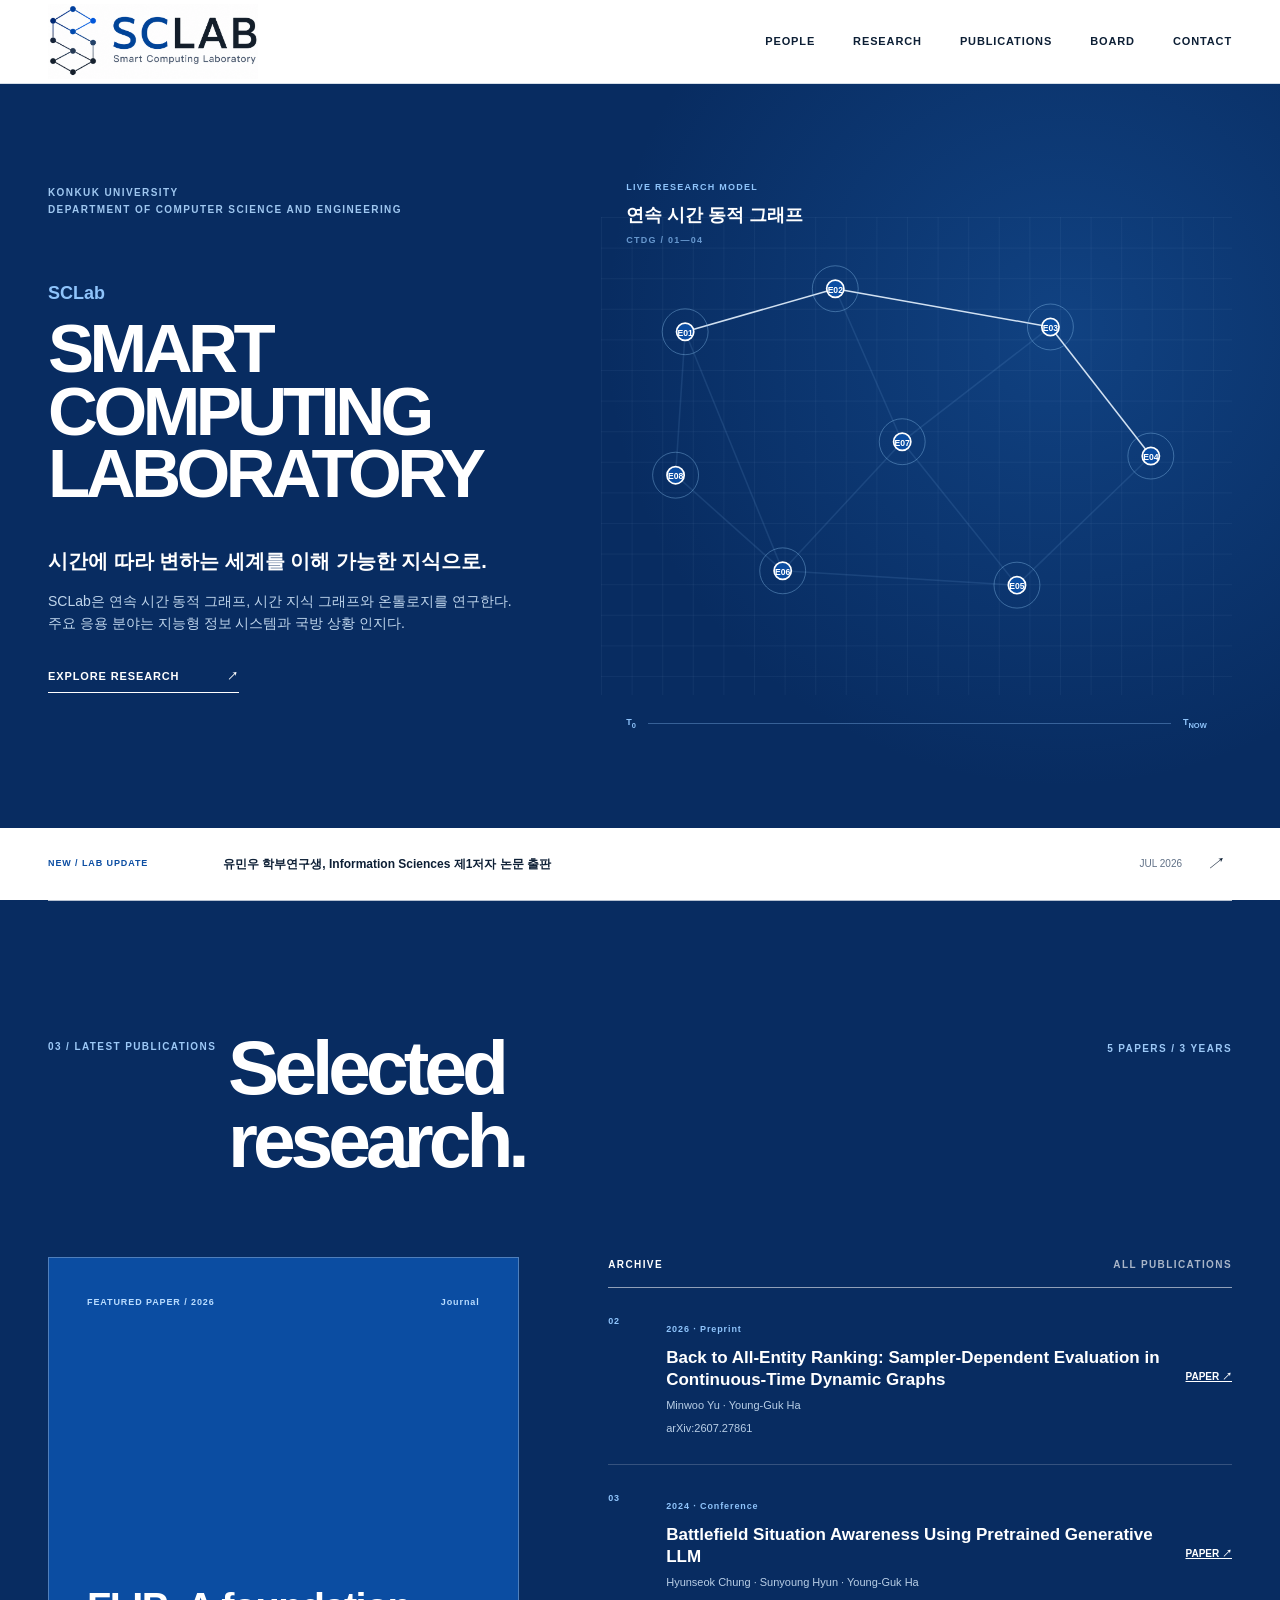
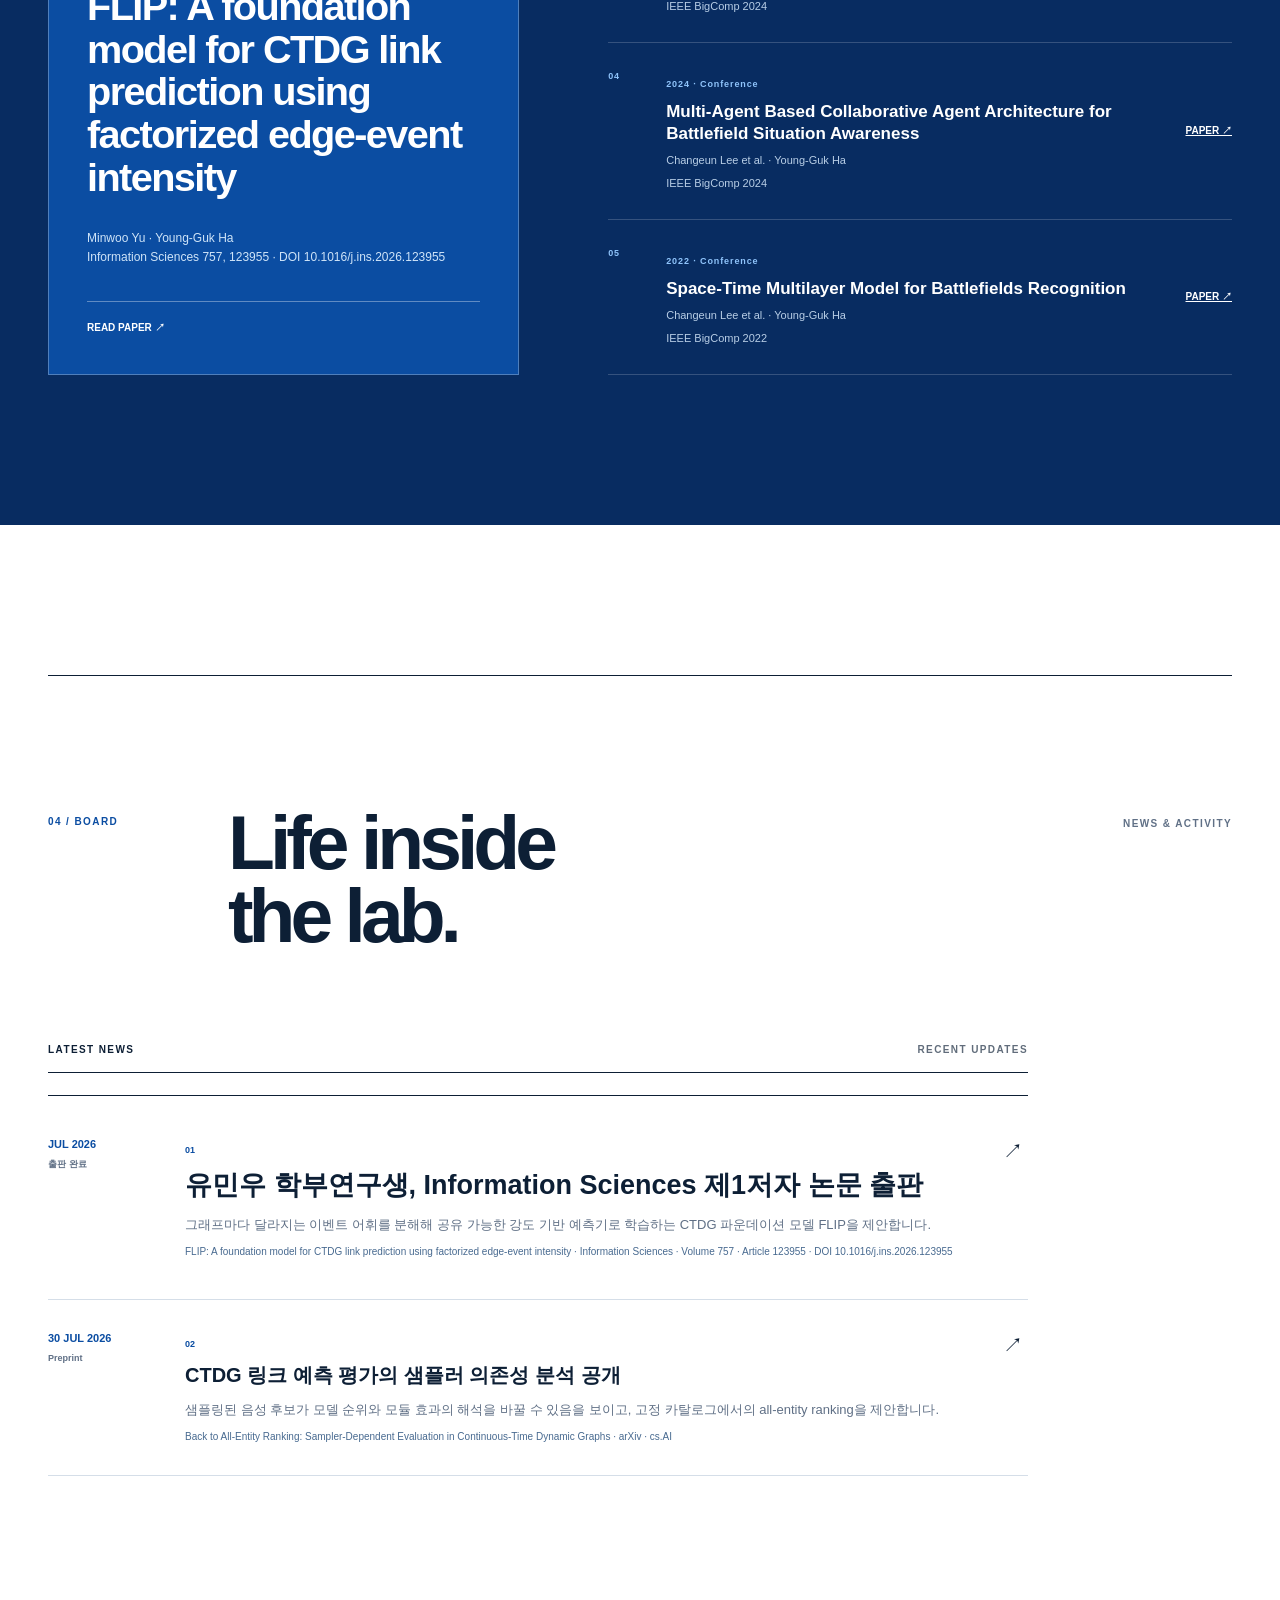
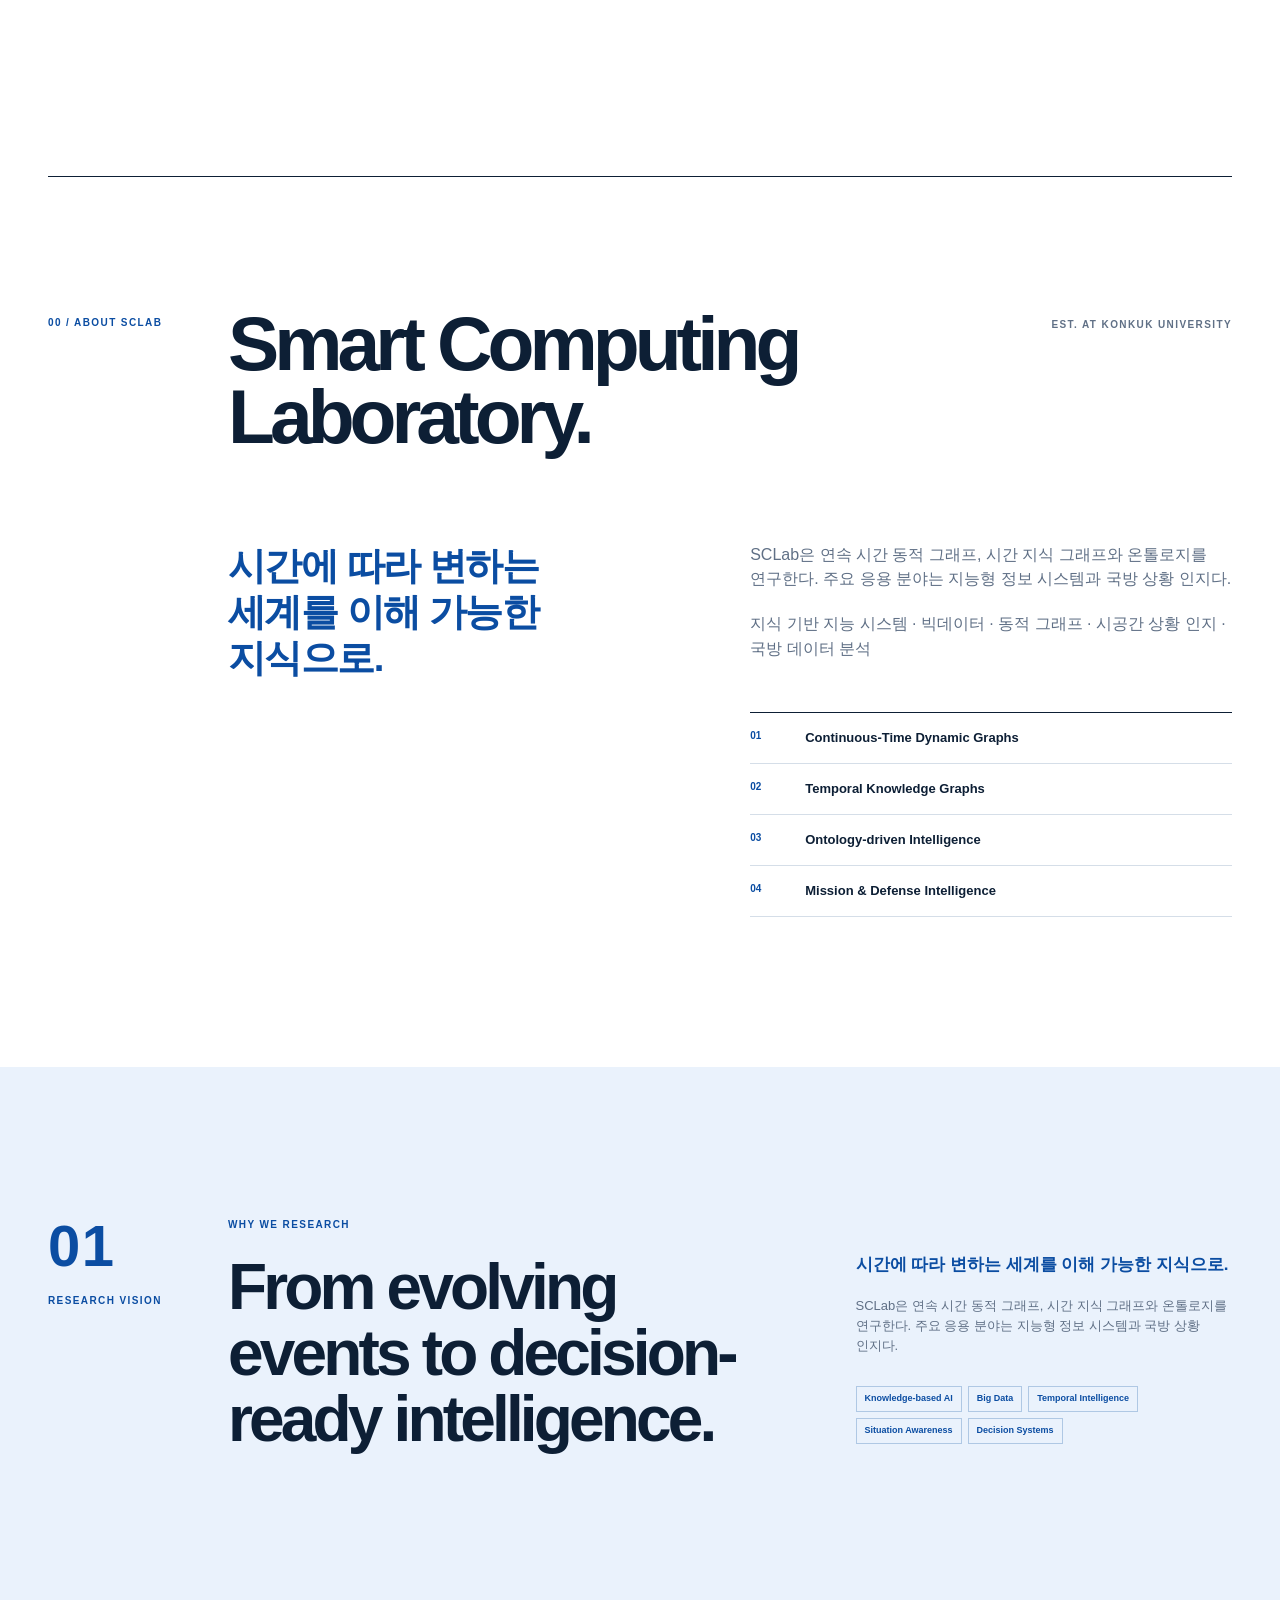
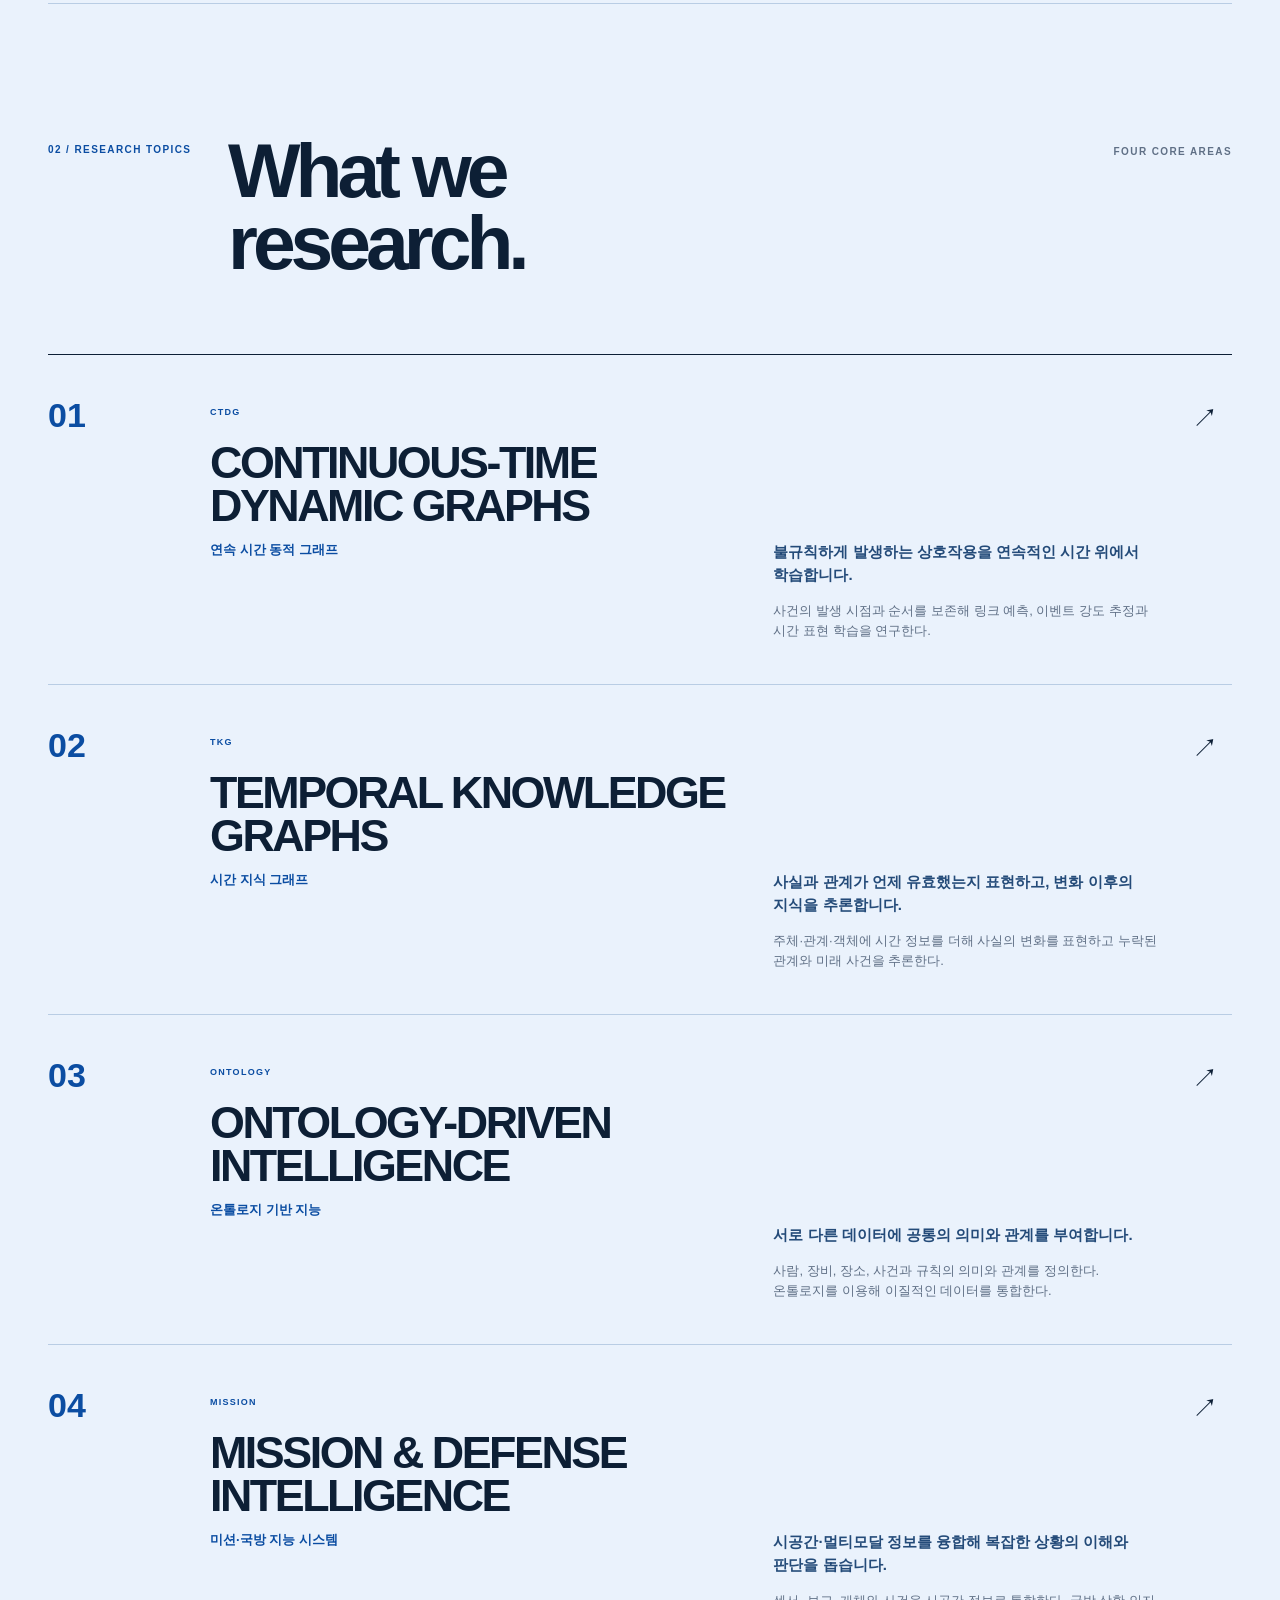
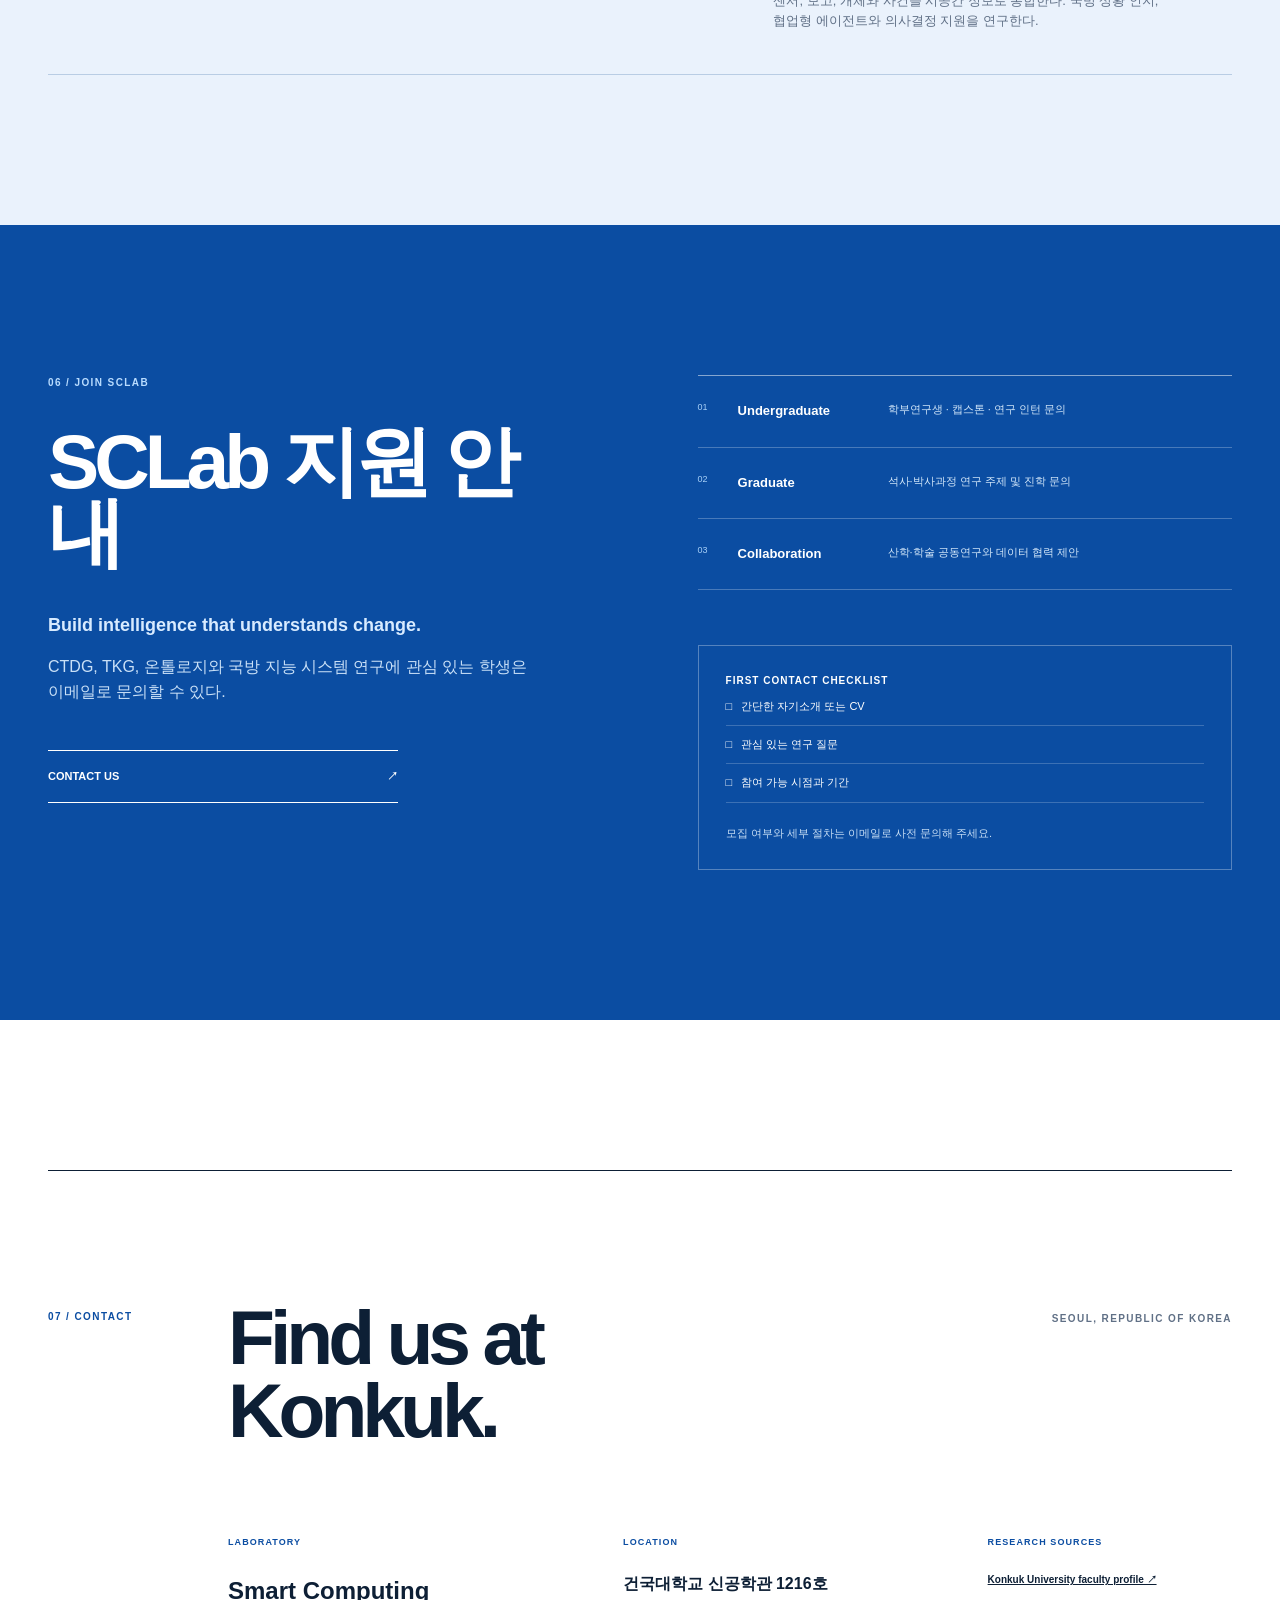
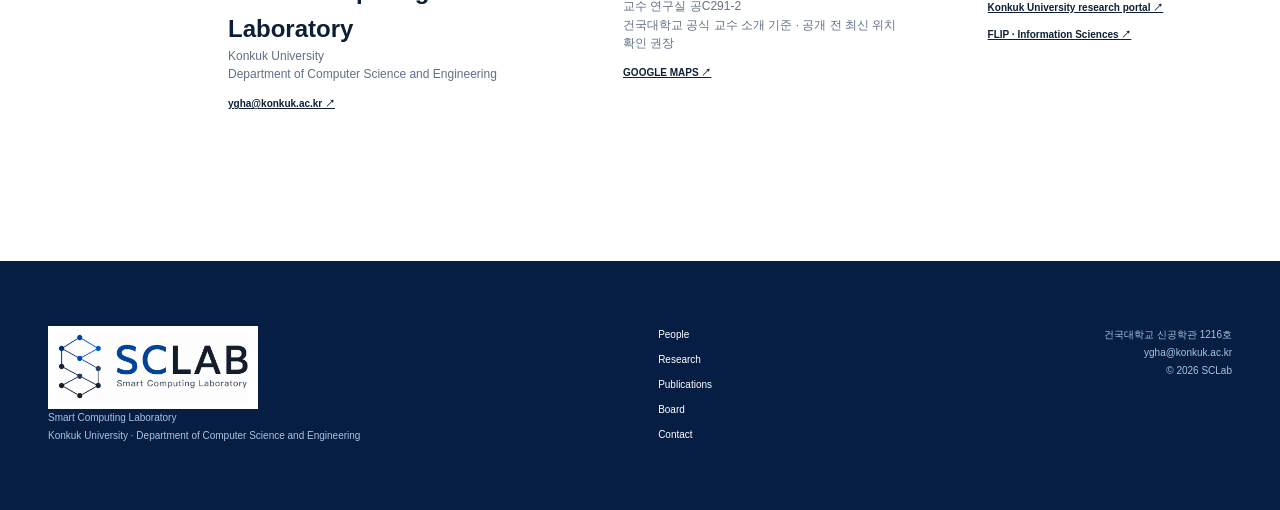
==== commit 88a1bbf1: "U" ====
--- a/index.html
+++ b/index.html
@@ -11,16 +11,16 @@
     <link rel="stylesheet" href="./compact.css" />
     <link rel="stylesheet" href="./sticky.css" />
   </head>
-  <body>
+  <body class="home-page">
     <a class="skip-link" href="#main">본문으로 이동</a>
     <header class="site-header"><div class="header-inner">
-      <a class="brand" href="#top" aria-label="SCLab 홈"><img src="./resource/sclab%20%EB%A1%9C%EA%B3%A0.png" alt="Smart Computing Laboratory" /></a>
+      <a class="brand" href="./index.html" aria-label="SCLab 홈"><img src="./resource/sclab%20%EB%A1%9C%EA%B3%A0.png" alt="Smart Computing Laboratory" /></a>
       <button class="menu-button" type="button" aria-expanded="false" aria-controls="main-nav"><span>MENU</span><i></i><i></i></button>
       <nav class="main-nav" id="main-nav" aria-label="주요 메뉴">
-        <div class="nav-item"><a href="#people">PEOPLE</a><div class="nav-panel"><a href="#professor">Professor</a><a href="#members">Members</a></div></div>
-        <div class="nav-item"><a href="#vision">RESEARCH</a><div class="nav-panel"><a href="#vision">Research Vision</a><a href="#research">Research Topics</a></div></div>
-        <div class="nav-item"><a href="#publications">PUBLICATIONS</a><div class="nav-panel"><a href="#publications">Papers</a></div></div>
-        <div class="nav-item"><a href="#board">BOARD</a><div class="nav-panel"><a href="#news">News</a><a href="#seminar">Seminar</a><a href="#gallery">Gallery</a></div></div>
+        <div class="nav-item"><a href="./people.html">PEOPLE</a><div class="nav-panel"><a href="./people.html#professor">Professor</a><a href="./people.html#members">Members</a></div></div>
+        <div class="nav-item"><a href="./research.html">RESEARCH</a><div class="nav-panel"><a href="./research.html#vision">Research Vision</a><a href="./research.html#research">Research Topics</a></div></div>
+        <div class="nav-item"><a href="./publications.html">PUBLICATIONS</a><div class="nav-panel"><a href="./publications.html#publications">Papers</a></div></div>
+        <div class="nav-item"><a href="./board.html">BOARD</a><div class="nav-panel"><a href="./board.html#news">News</a><a href="./board.html#seminar">Seminar</a><a href="./board.html#gallery">Gallery</a></div></div>
         <div class="nav-item"><a href="#contact">CONTACT</a><div class="nav-panel"><a href="#join">Join Us</a><a href="#location">Location</a></div></div>
       </nav>
     </div></header>
@@ -32,7 +32,7 @@
             <p class="eyebrow">KONKUK UNIVERSITY<br />DEPARTMENT OF COMPUTER SCIENCE AND ENGINEERING</p>
             <div class="hero-title"><span>SCLab</span><h1>SMART COMPUTING<br />LABORATORY</h1></div>
             <p class="hero-tagline" data-hero-tagline></p><p class="hero-description" data-hero-description></p>
-            <a class="text-link light" href="#research">EXPLORE RESEARCH <span>↘</span></a>
+            <a class="text-link light" href="./research.html">EXPLORE RESEARCH <span>↗</span></a>
           </div>
           <div class="hero-graph" aria-label="Continuous-Time Dynamic Graph visualization">
             <div class="graph-head"><span>LIVE RESEARCH MODEL</span><strong data-demo-title>연속 시간 동적 그래프</strong><em>CTDG / 01—04</em></div>
@@ -43,16 +43,14 @@
         <a class="latest-news" data-latest-news href="#news"><span>NEW / <b>LAB UPDATE</b></span><strong></strong><time></time><i>↗</i></a>
       </section>
 
-      <section class="about section-shell" id="about" data-about></section>
-      <section class="research-block" id="vision"><div class="section-shell vision" data-vision></div>
-        <div class="section-shell research" id="research"><div class="section-heading"><p>02 / RESEARCH TOPICS</p><h2>What we<br />research.</h2><span>FOUR CORE AREAS</span></div><div class="research-list" data-research-grid></div></div>
-      </section>
       <section class="publications" id="publications"><div class="section-shell"><div class="section-heading inverse"><p>03 / LATEST PUBLICATIONS</p><h2>Selected<br />research.</h2><span data-publication-count></span></div><div class="publication-layout" data-publication-list></div></div></section>
       <section class="board section-shell" id="board"><div class="section-heading"><p>04 / BOARD</p><h2>Life inside<br />the lab.</h2><span>NEWS & ACTIVITY</span></div><div class="board-layout">
         <div class="news-column" id="news"><div class="subhead"><h3>LATEST NEWS</h3><span>RECENT UPDATES</span></div><div class="news-feed" data-news-list></div></div>
         <aside class="activity-column"><section id="seminar"><div class="subhead"><h3>LATEST SEMINAR</h3><span>ARCHIVE</span></div><div class="empty-state"><b>SEMINAR ARCHIVE</b><p>등록된 세미나 정보가 없습니다.</p></div></section><section id="gallery"><div class="subhead"><h3>LAB GALLERY</h3><span>ARCHIVE</span></div><div class="gallery-placeholder"><span>SCLab</span><p>등록된 갤러리 이미지가 없습니다.</p></div></section></aside>
       </div></section>
-      <section class="people" id="people"><div class="section-shell"><div class="section-heading"><p>05 / PEOPLE</p><h2>The people<br />behind SCLab.</h2><span>FACULTY & RESEARCHERS</span></div><div class="professor-profile" id="professor" data-professor></div><div class="member-directory" id="members" data-people></div></div></section>
+      <section class="about section-shell" id="about" data-about></section>
+      <section class="research-block" id="vision"><div class="section-shell vision" data-vision></div><div class="section-shell research" id="research"><div class="section-heading"><p>02 / RESEARCH TOPICS</p><h2>What we<br />research.</h2><span>FOUR CORE AREAS</span></div><div class="research-list" data-research-grid></div></div></section>
+      <section class="people" id="people" hidden><div class="section-shell"><div data-professor></div><div data-people></div></div></section>
       <section class="join" id="join"><div class="section-shell join-layout" data-join></div></section>
       <section class="contact section-shell" id="contact"><div id="location" data-contact></div></section>
     </main>
--- a/style.css
+++ b/style.css
@@ -8,3 +8,4 @@
 @media(max-width:960px){:root{--shell:calc(100% - 48px)}.site-header{height:74px}.brand img{width:180px}.menu-button{display:flex;margin-left:auto;padding:8px 0;flex-direction:column;align-items:flex-end;gap:5px;border:0;background:transparent;color:var(--ink);font-size:9px;font-weight:800}.menu-button i{display:block;width:28px;height:1px;background:var(--ink)}.main-nav{position:fixed;top:74px;right:0;left:0;display:none;height:auto;padding:25px 24px;align-items:stretch;flex-direction:column;gap:0;border-bottom:1px solid var(--line);background:#fff}.main-nav.is-open{display:flex}.nav-item{display:block;height:auto;padding:12px 0;border-bottom:1px solid var(--line)}.nav-panel{position:static;display:none;width:auto;padding:10px 0 0 18px;border:0;box-shadow:none;opacity:1;transform:none}.nav-item:hover .nav-panel,.nav-item:focus-within .nav-panel{display:grid}.hero-layout{grid-template-columns:1fr;min-height:0;padding:90px 0 120px}.hero-copy{padding:0}.hero-graph{min-height:560px}.section-heading{grid-template-columns:120px 1fr}.section-heading>span{display:none}.about-body{margin-left:120px}.vision{grid-template-columns:120px 1fr}.vision-notes{grid-column:2}.research-entry{grid-template-columns:70px 1fr}.topic-copy{grid-column:2}.research-entry>i{grid-column:3;grid-row:1}.publication-layout,.professor-profile,.join-layout{grid-template-columns:1fr}.board-layout{grid-template-columns:1fr}.activity-column{grid-template-columns:1fr 1fr}.member-group{grid-template-columns:200px 1fr}.contact-grid{margin-left:120px;grid-template-columns:1fr 1fr}.contact-grid>div:last-child{grid-column:1/-1}.site-footer{grid-template-columns:1fr 1fr}.site-footer>div:last-child{grid-column:1/-1;text-align:left}}
 @media(max-width:600px){:root{--shell:calc(100% - 32px)}.hero-layout{padding-top:62px}.hero-title{margin-top:42px}.hero h1{font-size:43px}.hero-tagline{margin-top:30px;font-size:17px}.hero-graph{min-height:420px}.latest-news{padding:0 16px;grid-template-columns:70px 1fr 18px;gap:10px}.latest-news span b,.latest-news time{display:none}.section-heading{padding-top:80px;grid-template-columns:1fr;gap:22px}.section-heading h2{font-size:49px}.about{padding-bottom:85px}.about-body{grid-template-columns:1fr;margin:55px 0 0;gap:35px}.vision{padding:85px 0;grid-template-columns:1fr;gap:35px}.vision-index span{font-size:45px}.vision-statement,.vision-notes{grid-column:auto;padding:0}.research{padding-bottom:85px}.research-list{margin-top:50px}.research-entry{min-height:0;padding:30px 0;grid-template-columns:45px 1fr 25px;gap:13px}.topic-title h3{font-size:29px}.topic-copy{grid-column:2/-1}.publications{padding-bottom:85px}.publication-layout{margin-top:55px}.featured-paper{min-height:470px;padding:26px}.publication-row{grid-template-columns:28px 1fr}.publication-row a{grid-column:2}.board,.people,.contact,.join{padding:85px 0}.board-layout,.professor-profile{margin-top:55px}.activity-column{grid-template-columns:1fr}.professor-mark{min-height:430px}.professor-mark>span{font-size:120px}.member-directory{margin-top:70px}.member-group{grid-template-columns:1fr;gap:20px}.member-group article{grid-template-columns:32px 1fr 1fr}.member-group article em{display:none}.join-tracks article{grid-template-columns:30px 1fr}.join-tracks article p{grid-column:2;margin-top:7px}.contact-grid{margin:55px 0 0;grid-template-columns:1fr}.contact-grid>div:last-child{grid-column:auto}.site-footer{padding:48px 16px;grid-template-columns:1fr}.site-footer>div:last-child{grid-column:auto}}
 @media(prefers-reduced-motion:reduce){html{scroll-behavior:auto}*{transition:none!important}}
+.home-page .activity-column{display:none}.home-page .board-layout{grid-template-columns:1fr}.home-page .news-column{max-width:980px}.page-hero{padding:105px 0 115px;color:#fff;background:var(--dark)}.page-hero p{color:#9dc9f7;font-size:10px;font-weight:800;letter-spacing:.14em}.page-hero h1{margin:32px 0 0;font-size:clamp(58px,8vw,118px);line-height:.9;letter-spacing:-.07em}.page-hero a{display:inline-block;margin-top:45px;padding-bottom:6px;border-bottom:1px solid;font-size:10px;font-weight:800;text-decoration:none}.subpage-section{padding-bottom:150px}.subpage-section>.section-shell>.section-heading,.subpage-section.section-shell>.section-heading{padding-top:110px}.year-archive{margin-top:80px}.year-archive>section{display:grid;padding:35px 0;grid-template-columns:180px 1fr;border-top:1px solid rgba(255,255,255,.55)}.year-archive>section>h3{margin:0;color:#9dc9f7;font-size:42px}.data-note{display:grid;margin-top:70px;padding:28px 0;grid-template-columns:180px 1fr;border-top:1px solid var(--ink);border-bottom:1px solid #b9cde4}.data-note span{color:var(--blue);font-size:10px;font-weight:800;letter-spacing:.12em}.data-note p{margin:0;color:var(--muted);font-size:13px}@media(max-width:600px){.page-hero{padding:75px 0 80px}.year-archive>section,.data-note{grid-template-columns:1fr;gap:25px}.subpage-section{padding-bottom:85px}}
